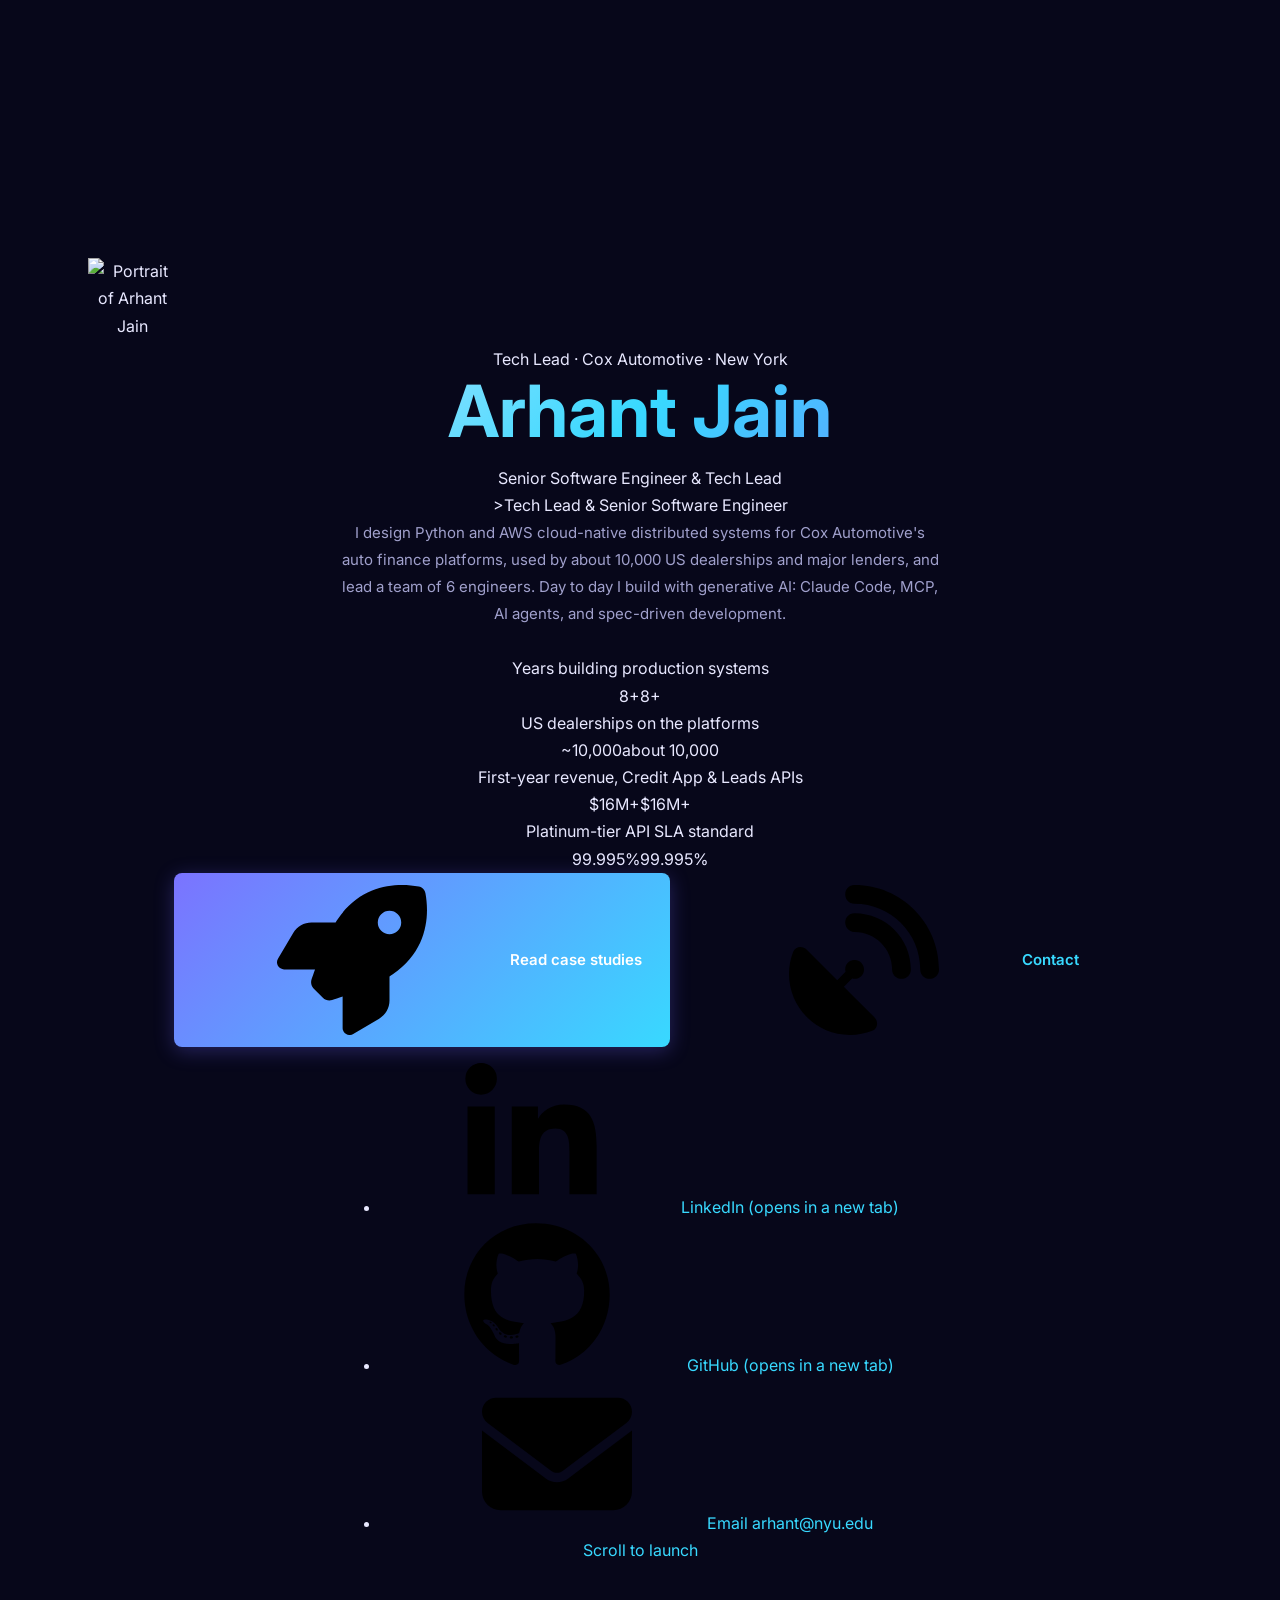
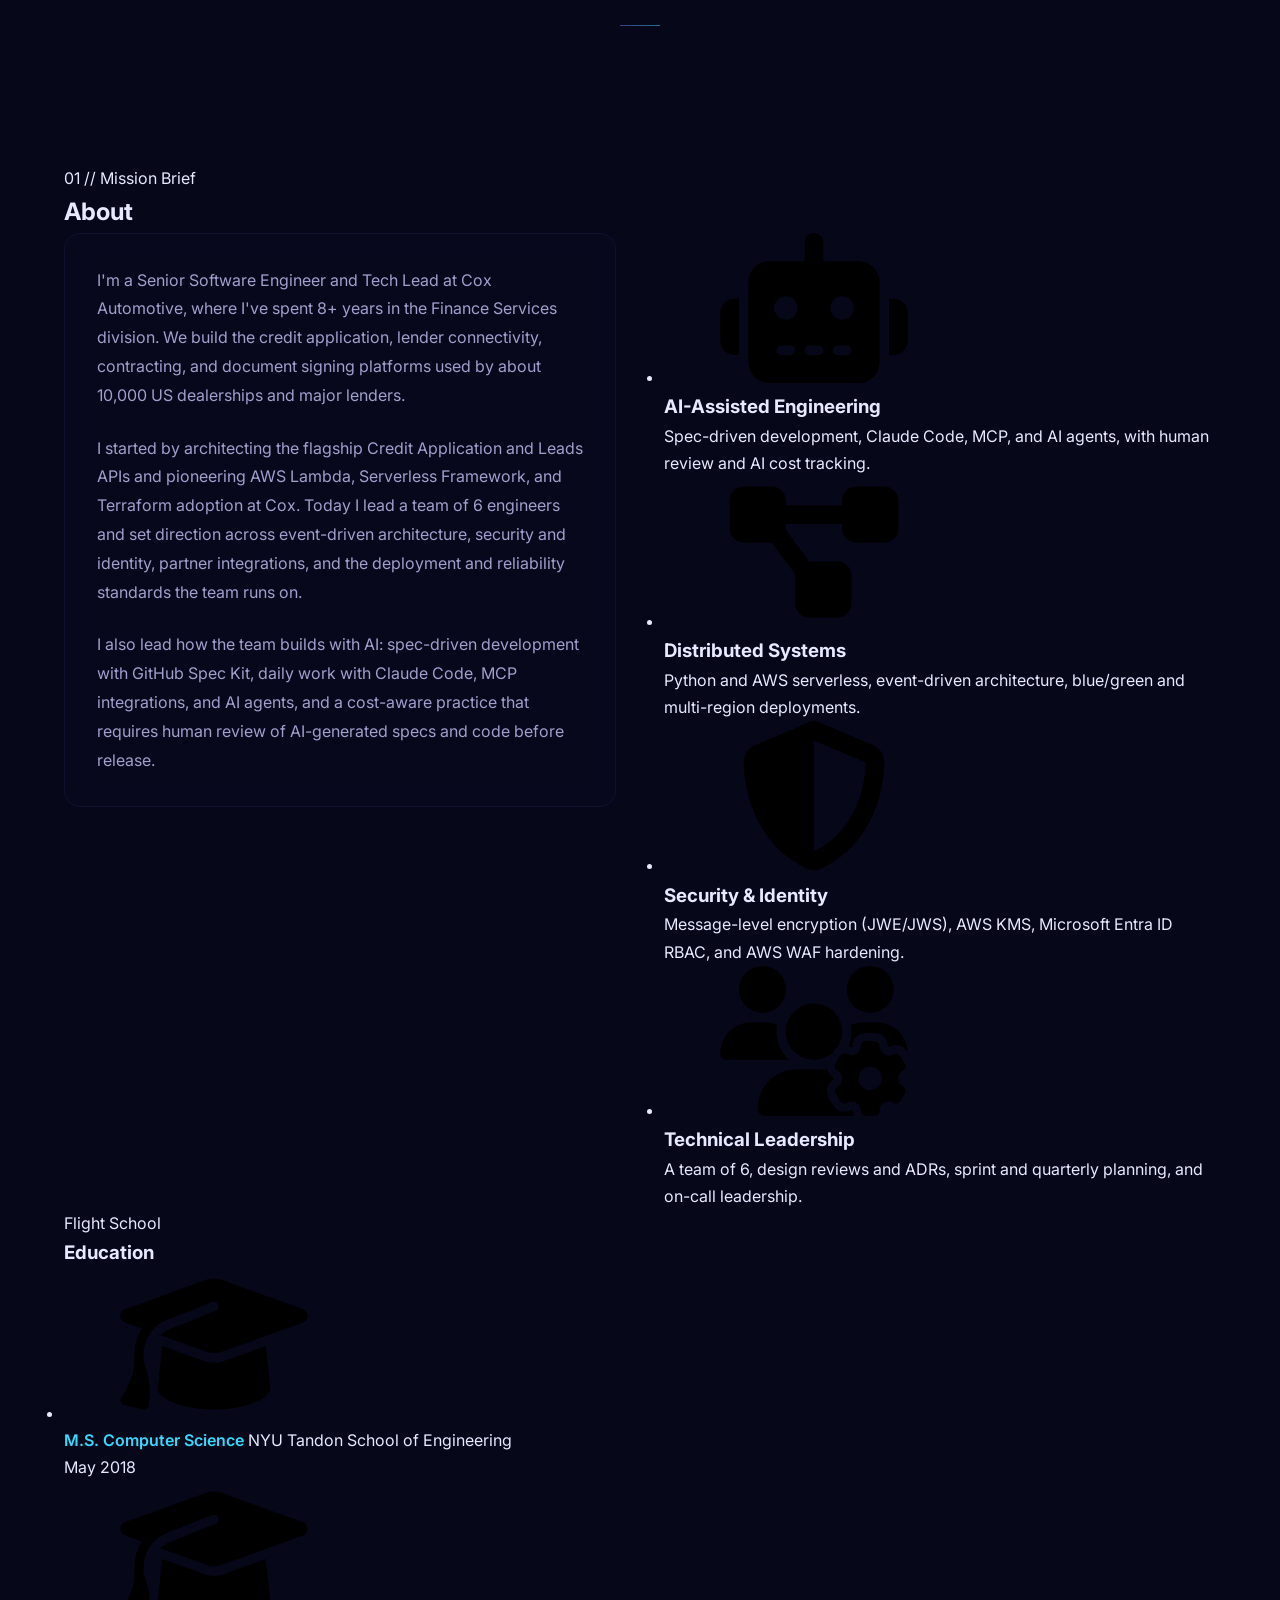
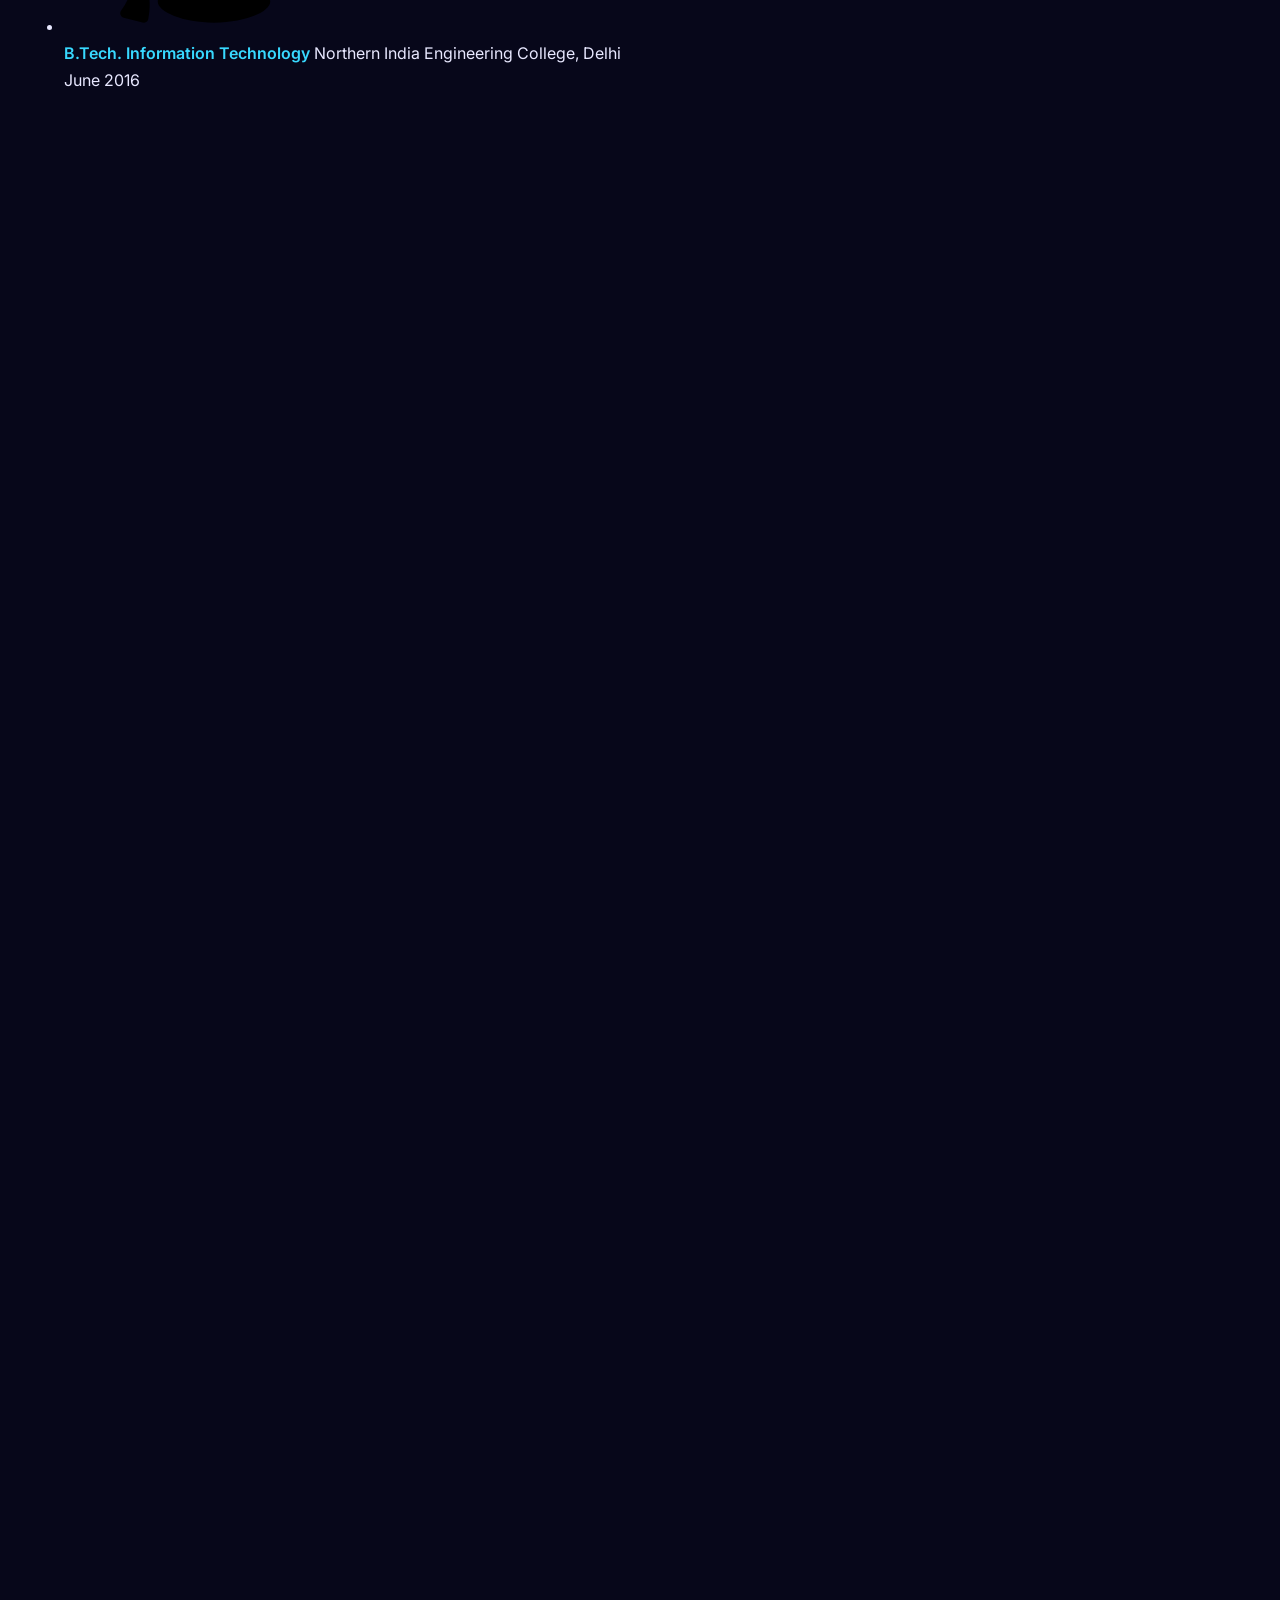
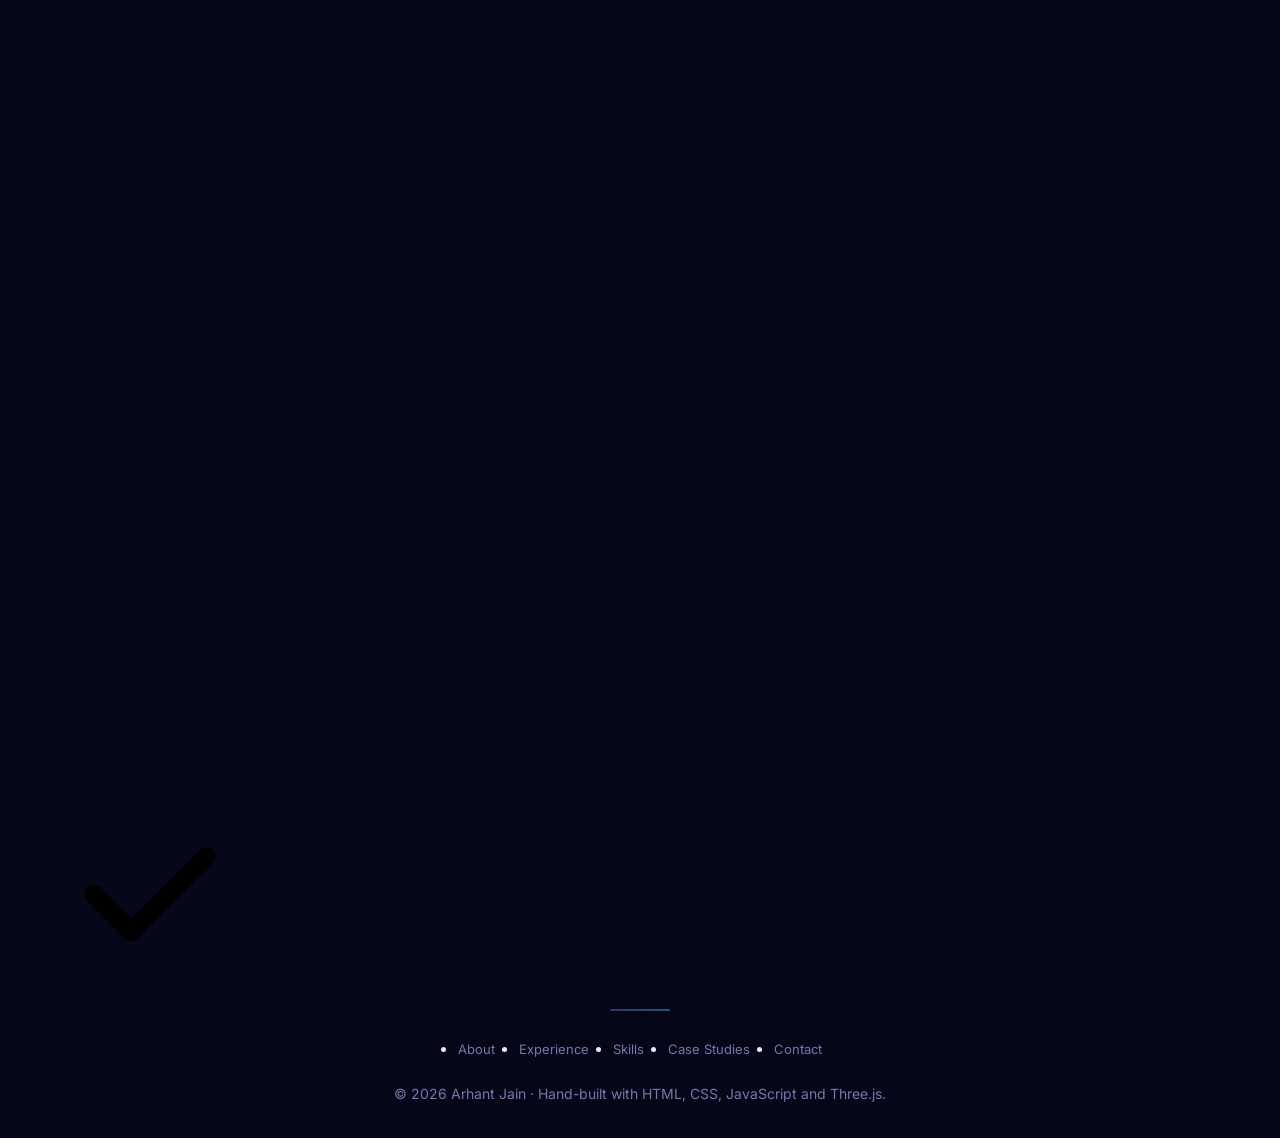
==== index.html @ b200b204 "Redesign portfolio: cinematic 3D space journey + 2026 resume refresh Redesign portfolio: cinematic 3" ====
<!DOCTYPE html>
<html lang="en">
<head>
    <meta charset="UTF-8">
    <meta name="viewport" content="width=device-width, initial-scale=1">
    <title>Arhant Jain | Senior Software Engineer &amp; Tech Lead</title>
    <meta name="description" content="Arhant Jain is a Senior Software Engineer and Tech Lead at Cox Automotive building Python and AWS distributed systems and leading AI-assisted engineering.">
    <meta name="author" content="Arhant Jain">
    <link rel="canonical" href="https://arhant.github.io/">
    <meta name="theme-color" content="#07071a">
    <meta name="color-scheme" content="dark">

    <!-- Open Graph / social -->
    <meta property="og:type" content="profile">
    <meta property="og:site_name" content="Arhant Jain">
    <meta property="og:locale" content="en_US">
    <meta property="og:url" content="https://arhant.github.io/">
    <meta property="og:title" content="Arhant Jain | Senior Software Engineer &amp; Tech Lead">
    <meta property="og:description" content="Python and AWS distributed systems for auto finance platforms used by about 10,000 US dealerships. Tech lead for a team of 6, hands-on with AI-assisted engineering.">
    <meta property="og:image" content="https://arhant.github.io/og-image.jpg">
    <meta property="og:image:width" content="1200">
    <meta property="og:image:height" content="630">
    <meta property="og:image:alt" content="Arhant Jain, Senior Software Engineer and Tech Lead, over a planet rising in space">
    <meta property="profile:first_name" content="Arhant">
    <meta property="profile:last_name" content="Jain">
    <meta name="twitter:card" content="summary_large_image">
    <meta name="twitter:image:alt" content="Arhant Jain, Senior Software Engineer and Tech Lead, over a planet rising in space">

    <link rel="icon" href="favicon.svg" type="image/svg+xml">
    <link rel="icon" href="favicon.png" sizes="32x32" type="image/png">
    <link rel="apple-touch-icon" href="apple-touch-icon.png">

    <!-- Motion mode is decided before first paint: lite never downloads the 3D scene -->
    <script>
        (function (d) {
            var m = null;
            try { m = localStorage.getItem('motion'); } catch (e) {}
            if (m !== 'full' && m !== 'lite') {
                var reduce = window.matchMedia && matchMedia('(prefers-reduced-motion: reduce)').matches;
                var save = navigator.connection && navigator.connection.saveData;
                m = (reduce || save) ? 'lite' : 'full';
            }
            d.documentElement.classList.add('js');
            d.documentElement.dataset.motion = m;
        })(document);
    </script>

    <link rel="preconnect" href="https://fonts.googleapis.com">
    <link rel="preconnect" href="https://fonts.gstatic.com" crossorigin>
    <link href="https://fonts.googleapis.com/css2?family=Inter:wght@400..700&amp;family=JetBrains+Mono:wght@400..700&amp;display=swap" rel="stylesheet">
    <link rel="stylesheet" href="css/style.css">

    <script type="importmap">
        {
            "imports": {
                "three": "./js/vendor/three/three.module.min.js",
                "three/addons/": "./js/vendor/three/addons/"
            }
        }
    </script>
    <script type="module" src="js/main.js"></script>

    <script type="application/ld+json">
        {
            "@context": "https://schema.org",
            "@type": "Person",
            "name": "Arhant Jain",
            "url": "https://arhant.github.io/",
            "image": "https://arhant.github.io/img/arhant-jain-480.jpg",
            "jobTitle": "Senior Software Engineer, Tech Lead",
            "worksFor": { "@type": "Organization", "name": "Cox Automotive" },
            "alumniOf": [
                { "@type": "CollegeOrUniversity", "name": "NYU Tandon School of Engineering" },
                { "@type": "CollegeOrUniversity", "name": "Northern India Engineering College" }
            ],
            "sameAs": ["https://www.linkedin.com/in/arhant-jain", "https://github.com/arhant"],
            "knowsAbout": ["Python", "Amazon Web Services", "Distributed systems", "Event-driven architecture",
                "AI-assisted software engineering", "Model Context Protocol", "Microsoft Entra ID", "Terraform"]
        }
    </script>

    <!-- Google Analytics: the deploy workflow replaces the placeholder with the
         GA_MEASUREMENT_ID repository secret. Left unreplaced (local dev), GA stays off. -->
    <script>
        (function () {
            var id = '__GA_MEASUREMENT_ID__';
            if (!/^G-[A-Z0-9]+$/.test(id)) return;
            var s = document.createElement('script');
            s.async = true;
            s.src = 'https://www.googletagmanager.com/gtag/js?id=' + id;
            document.head.appendChild(s);
            window.dataLayer = window.dataLayer || [];
            window.gtag = function () { window.dataLayer.push(arguments); };
            window.gtag('js', new Date());
            window.gtag('config', id);
        })();
    </script>
</head>
<body>
    <svg xmlns="http://www.w3.org/2000/svg" class="sprite" aria-hidden="true" focusable="false">
      <!-- Icons: Font Awesome Free 6.5.1 by @fontawesome, https://fontawesome.com, CC BY 4.0 -->
      <symbol id="i-bars" viewBox="0 0 448 512"><path d="M0 96C0 78.3 14.3 64 32 64H416c17.7 0 32 14.3 32 32s-14.3 32-32 32H32C14.3 128 0 113.7 0 96zM0 256c0-17.7 14.3-32 32-32H416c17.7 0 32 14.3 32 32s-14.3 32-32 32H32c-17.7 0-32-14.3-32-32zM448 416c0 17.7-14.3 32-32 32H32c-17.7 0-32-14.3-32-32s14.3-32 32-32H416c17.7 0 32 14.3 32 32z"/></symbol>
      <symbol id="i-calendar" viewBox="0 0 448 512"><path d="M96 32V64H48C21.5 64 0 85.5 0 112v48H448V112c0-26.5-21.5-48-48-48H352V32c0-17.7-14.3-32-32-32s-32 14.3-32 32V64H160V32c0-17.7-14.3-32-32-32S96 14.3 96 32zM448 192H0V464c0 26.5 21.5 48 48 48H400c26.5 0 48-21.5 48-48V192z"/></symbol>
      <symbol id="i-chart-line" viewBox="0 0 512 512"><path d="M64 64c0-17.7-14.3-32-32-32S0 46.3 0 64V400c0 44.2 35.8 80 80 80H480c17.7 0 32-14.3 32-32s-14.3-32-32-32H80c-8.8 0-16-7.2-16-16V64zm406.6 86.6c12.5-12.5 12.5-32.8 0-45.3s-32.8-12.5-45.3 0L320 210.7l-57.4-57.4c-12.5-12.5-32.8-12.5-45.3 0l-112 112c-12.5 12.5-12.5 32.8 0 45.3s32.8 12.5 45.3 0L240 221.3l57.4 57.4c12.5 12.5 32.8 12.5 45.3 0l128-128z"/></symbol>
      <symbol id="i-check" viewBox="0 0 448 512"><path d="M438.6 105.4c12.5 12.5 12.5 32.8 0 45.3l-256 256c-12.5 12.5-32.8 12.5-45.3 0l-128-128c-12.5-12.5-12.5-32.8 0-45.3s32.8-12.5 45.3 0L160 338.7 393.4 105.4c12.5-12.5 32.8-12.5 45.3 0z"/></symbol>
      <symbol id="i-chevron-down" viewBox="0 0 512 512"><path d="M233.4 406.6c12.5 12.5 32.8 12.5 45.3 0l192-192c12.5-12.5 12.5-32.8 0-45.3s-32.8-12.5-45.3 0L256 338.7 86.6 169.4c-12.5-12.5-32.8-12.5-45.3 0s-12.5 32.8 0 45.3l192 192z"/></symbol>
      <symbol id="i-cloud" viewBox="0 0 640 512"><path d="M0 336c0 79.5 64.5 144 144 144H512c70.7 0 128-57.3 128-128c0-61.9-44-113.6-102.4-125.4c4.1-10.7 6.4-22.4 6.4-34.6c0-53-43-96-96-96c-19.7 0-38.1 6-53.3 16.2C367 64.2 315.3 32 256 32C167.6 32 96 103.6 96 192c0 2.7 .1 5.4 .2 8.1C40.2 219.8 0 273.2 0 336z"/></symbol>
      <symbol id="i-code" viewBox="0 0 640 512"><path d="M392.8 1.2c-17-4.9-34.7 5-39.6 22l-128 448c-4.9 17 5 34.7 22 39.6s34.7-5 39.6-22l128-448c4.9-17-5-34.7-22-39.6zm80.6 120.1c-12.5 12.5-12.5 32.8 0 45.3L562.7 256l-89.4 89.4c-12.5 12.5-12.5 32.8 0 45.3s32.8 12.5 45.3 0l112-112c12.5-12.5 12.5-32.8 0-45.3l-112-112c-12.5-12.5-32.8-12.5-45.3 0zm-306.7 0c-12.5-12.5-32.8-12.5-45.3 0l-112 112c-12.5 12.5-12.5 32.8 0 45.3l112 112c12.5 12.5 32.8 12.5 45.3 0s12.5-32.8 0-45.3L77.3 256l89.4-89.4c12.5-12.5 12.5-32.8 0-45.3z"/></symbol>
      <symbol id="i-copy" viewBox="0 0 448 512"><path d="M208 0H332.1c12.7 0 24.9 5.1 33.9 14.1l67.9 67.9c9 9 14.1 21.2 14.1 33.9V336c0 26.5-21.5 48-48 48H208c-26.5 0-48-21.5-48-48V48c0-26.5 21.5-48 48-48zM48 128h80v64H64V448H256V416h64v48c0 26.5-21.5 48-48 48H48c-26.5 0-48-21.5-48-48V176c0-26.5 21.5-48 48-48z"/></symbol>
      <symbol id="i-diagram-project" viewBox="0 0 576 512"><path d="M0 80C0 53.5 21.5 32 48 32h96c26.5 0 48 21.5 48 48V96H384V80c0-26.5 21.5-48 48-48h96c26.5 0 48 21.5 48 48v96c0 26.5-21.5 48-48 48H432c-26.5 0-48-21.5-48-48V160H192v16c0 1.7-.1 3.4-.3 5L272 288h96c26.5 0 48 21.5 48 48v96c0 26.5-21.5 48-48 48H272c-26.5 0-48-21.5-48-48V336c0-1.7 .1-3.4 .3-5L144 224H48c-26.5 0-48-21.5-48-48V80z"/></symbol>
      <symbol id="i-envelope" viewBox="0 0 512 512"><path d="M48 64C21.5 64 0 85.5 0 112c0 15.1 7.1 29.3 19.2 38.4L236.8 313.6c11.4 8.5 27 8.5 38.4 0L492.8 150.4c12.1-9.1 19.2-23.3 19.2-38.4c0-26.5-21.5-48-48-48H48zM0 176V384c0 35.3 28.7 64 64 64H448c35.3 0 64-28.7 64-64V176L294.4 339.2c-22.8 17.1-54 17.1-76.8 0L0 176z"/></symbol>
      <symbol id="i-feather" viewBox="0 0 512 512"><path d="M278.5 215.6L23 471c-9.4 9.4-9.4 24.6 0 33.9s24.6 9.4 33.9 0l57-57h68c49.7 0 97.9-14.4 139-41c11.1-7.2 5.5-23-7.8-23c-5.1 0-9.2-4.1-9.2-9.2c0-4.1 2.7-7.6 6.5-8.8l81-24.3c2.5-.8 4.8-2.1 6.7-4l22.4-22.4c10.1-10.1 2.9-27.3-11.3-27.3l-32.2 0c-5.1 0-9.2-4.1-9.2-9.2c0-4.1 2.7-7.6 6.5-8.8l112-33.6c4-1.2 7.4-3.9 9.3-7.7C506.4 207.6 512 184.1 512 160c0-41-16.3-80.3-45.3-109.3l-5.5-5.5C432.3 16.3 393 0 352 0s-80.3 16.3-109.3 45.3L139 149C91 197 64 262.1 64 330v55.3L253.6 195.8c6.2-6.2 16.4-6.2 22.6 0c5.4 5.4 6.1 13.6 2.2 19.8z"/></symbol>
      <symbol id="i-gears" viewBox="0 0 640 512"><path d="M308.5 135.3c7.1-6.3 9.9-16.2 6.2-25c-2.3-5.3-4.8-10.5-7.6-15.5L304 89.4c-3-5-6.3-9.9-9.8-14.6c-5.7-7.6-15.7-10.1-24.7-7.1l-28.2 9.3c-10.7-8.8-23-16-36.2-20.9L199 27.1c-1.9-9.3-9.1-16.7-18.5-17.8C173.9 8.4 167.2 8 160.4 8h-.7c-6.8 0-13.5 .4-20.1 1.2c-9.4 1.1-16.6 8.6-18.5 17.8L115 56.1c-13.3 5-25.5 12.1-36.2 20.9L50.5 67.8c-9-3-19-.5-24.7 7.1c-3.5 4.7-6.8 9.6-9.9 14.6l-3 5.3c-2.8 5-5.3 10.2-7.6 15.6c-3.7 8.7-.9 18.6 6.2 25l22.2 19.8C32.6 161.9 32 168.9 32 176s.6 14.1 1.7 20.9L11.5 216.7c-7.1 6.3-9.9 16.2-6.2 25c2.3 5.3 4.8 10.5 7.6 15.6l3 5.2c3 5.1 6.3 9.9 9.9 14.6c5.7 7.6 15.7 10.1 24.7 7.1l28.2-9.3c10.7 8.8 23 16 36.2 20.9l6.1 29.1c1.9 9.3 9.1 16.7 18.5 17.8c6.7 .8 13.5 1.2 20.4 1.2s13.7-.4 20.4-1.2c9.4-1.1 16.6-8.6 18.5-17.8l6.1-29.1c13.3-5 25.5-12.1 36.2-20.9l28.2 9.3c9 3 19 .5 24.7-7.1c3.5-4.7 6.8-9.5 9.8-14.6l3.1-5.4c2.8-5 5.3-10.2 7.6-15.5c3.7-8.7 .9-18.6-6.2-25l-22.2-19.8c1.1-6.8 1.7-13.8 1.7-20.9s-.6-14.1-1.7-20.9l22.2-19.8zM112 176a48 48 0 1 1 96 0 48 48 0 1 1 -96 0zM504.7 500.5c6.3 7.1 16.2 9.9 25 6.2c5.3-2.3 10.5-4.8 15.5-7.6l5.4-3.1c5-3 9.9-6.3 14.6-9.8c7.6-5.7 10.1-15.7 7.1-24.7l-9.3-28.2c8.8-10.7 16-23 20.9-36.2l29.1-6.1c9.3-1.9 16.7-9.1 17.8-18.5c.8-6.7 1.2-13.5 1.2-20.4s-.4-13.7-1.2-20.4c-1.1-9.4-8.6-16.6-17.8-18.5L583.9 307c-5-13.3-12.1-25.5-20.9-36.2l9.3-28.2c3-9 .5-19-7.1-24.7c-4.7-3.5-9.6-6.8-14.6-9.9l-5.3-3c-5-2.8-10.2-5.3-15.6-7.6c-8.7-3.7-18.6-.9-25 6.2l-19.8 22.2c-6.8-1.1-13.8-1.7-20.9-1.7s-14.1 .6-20.9 1.7l-19.8-22.2c-6.3-7.1-16.2-9.9-25-6.2c-5.3 2.3-10.5 4.8-15.6 7.6l-5.2 3c-5.1 3-9.9 6.3-14.6 9.9c-7.6 5.7-10.1 15.7-7.1 24.7l9.3 28.2c-8.8 10.7-16 23-20.9 36.2L315.1 313c-9.3 1.9-16.7 9.1-17.8 18.5c-.8 6.7-1.2 13.5-1.2 20.4s.4 13.7 1.2 20.4c1.1 9.4 8.6 16.6 17.8 18.5l29.1 6.1c5 13.3 12.1 25.5 20.9 36.2l-9.3 28.2c-3 9-.5 19 7.1 24.7c4.7 3.5 9.5 6.8 14.6 9.8l5.4 3.1c5 2.8 10.2 5.3 15.5 7.6c8.7 3.7 18.6 .9 25-6.2l19.8-22.2c6.8 1.1 13.8 1.7 20.9 1.7s14.1-.6 20.9-1.7l19.8 22.2zM464 304a48 48 0 1 1 0 96 48 48 0 1 1 0-96z"/></symbol>
      <symbol id="i-github" viewBox="0 0 496 512"><path d="M165.9 397.4c0 2-2.3 3.6-5.2 3.6-3.3.3-5.6-1.3-5.6-3.6 0-2 2.3-3.6 5.2-3.6 3-.3 5.6 1.3 5.6 3.6zm-31.1-4.5c-.7 2 1.3 4.3 4.3 4.9 2.6 1 5.6 0 6.2-2s-1.3-4.3-4.3-5.2c-2.6-.7-5.5.3-6.2 2.3zm44.2-1.7c-2.9.7-4.9 2.6-4.6 4.9.3 2 2.9 3.3 5.9 2.6 2.9-.7 4.9-2.6 4.6-4.6-.3-1.9-3-3.2-5.9-2.9zM244.8 8C106.1 8 0 113.3 0 252c0 110.9 69.8 205.8 169.5 239.2 12.8 2.3 17.3-5.6 17.3-12.1 0-6.2-.3-40.4-.3-61.4 0 0-70 15-84.7-29.8 0 0-11.4-29.1-27.8-36.6 0 0-22.9-15.7 1.6-15.4 0 0 24.9 2 38.6 25.8 21.9 38.6 58.6 27.5 72.9 20.9 2.3-16 8.8-27.1 16-33.7-55.9-6.2-112.3-14.3-112.3-110.5 0-27.5 7.6-41.3 23.6-58.9-2.6-6.5-11.1-33.3 2.6-67.9 20.9-6.5 69 27 69 27 20-5.6 41.5-8.5 62.8-8.5s42.8 2.9 62.8 8.5c0 0 48.1-33.6 69-27 13.7 34.7 5.2 61.4 2.6 67.9 16 17.7 25.8 31.5 25.8 58.9 0 96.5-58.9 104.2-114.8 110.5 9.2 7.9 17 22.9 17 46.4 0 33.7-.3 75.4-.3 83.6 0 6.5 4.6 14.4 17.3 12.1C428.2 457.8 496 362.9 496 252 496 113.3 383.5 8 244.8 8zM97.2 352.9c-1.3 1-1 3.3.7 5.2 1.6 1.6 3.9 2.3 5.2 1 1.3-1 1-3.3-.7-5.2-1.6-1.6-3.9-2.3-5.2-1zm-10.8-8.1c-.7 1.3.3 2.9 2.3 3.9 1.6 1 3.6.7 4.3-.7.7-1.3-.3-2.9-2.3-3.9-2-.6-3.6-.3-4.3.7zm32.4 35.6c-1.6 1.3-1 4.3 1.3 6.2 2.3 2.3 5.2 2.6 6.5 1 1.3-1.3.7-4.3-1.3-6.2-2.2-2.3-5.2-2.6-6.5-1zm-11.4-14.7c-1.6 1-1.6 3.6 0 5.9 1.6 2.3 4.3 3.3 5.6 2.3 1.6-1.3 1.6-3.9 0-6.2-1.4-2.3-4-3.3-5.6-2z"/></symbol>
      <symbol id="i-graduation-cap" viewBox="0 0 640 512"><path d="M320 32c-8.1 0-16.1 1.4-23.7 4.1L15.8 137.4C6.3 140.9 0 149.9 0 160s6.3 19.1 15.8 22.6l57.9 20.9C57.3 229.3 48 259.8 48 291.9v28.1c0 28.4-10.8 57.7-22.3 80.8c-6.5 13-13.9 25.8-22.5 37.6C0 442.7-.9 448.3 .9 453.4s6 8.9 11.2 10.2l64 16c4.2 1.1 8.7 .3 12.4-2s6.3-6.1 7.1-10.4c8.6-42.8 4.3-81.2-2.1-108.7C90.3 344.3 86 329.8 80 316.5V291.9c0-30.2 10.2-58.7 27.9-81.5c12.9-15.5 29.6-28 49.2-35.7l157-61.7c8.2-3.2 17.5 .8 20.7 9s-.8 17.5-9 20.7l-157 61.7c-12.4 4.9-23.3 12.4-32.2 21.6l159.6 57.6c7.6 2.7 15.6 4.1 23.7 4.1s16.1-1.4 23.7-4.1L624.2 182.6c9.5-3.4 15.8-12.5 15.8-22.6s-6.3-19.1-15.8-22.6L343.7 36.1C336.1 33.4 328.1 32 320 32zM128 408c0 35.3 86 72 192 72s192-36.7 192-72L496.7 262.6 354.5 314c-11.1 4-22.8 6-34.5 6s-23.5-2-34.5-6L143.3 262.6 128 408z"/></symbol>
      <symbol id="i-linkedin-in" viewBox="0 0 448 512"><path d="M100.28 448H7.4V148.9h92.88zM53.79 108.1C24.09 108.1 0 83.5 0 53.8a53.79 53.79 0 0 1 107.58 0c0 29.7-24.1 54.3-53.79 54.3zM447.9 448h-92.68V302.4c0-34.7-.7-79.2-48.29-79.2-48.29 0-55.69 37.7-55.69 76.7V448h-92.78V148.9h89.08v40.8h1.3c12.4-23.5 42.69-48.3 87.88-48.3 94 0 111.28 61.9 111.28 142.3V448z"/></symbol>
      <symbol id="i-location-dot" viewBox="0 0 384 512"><path d="M215.7 499.2C267 435 384 279.4 384 192C384 86 298 0 192 0S0 86 0 192c0 87.4 117 243 168.3 307.2c12.3 15.3 35.1 15.3 47.4 0zM192 128a64 64 0 1 1 0 128 64 64 0 1 1 0-128z"/></symbol>
      <symbol id="i-magnifying-glass" viewBox="0 0 512 512"><path d="M416 208c0 45.9-14.9 88.3-40 122.7L502.6 457.4c12.5 12.5 12.5 32.8 0 45.3s-32.8 12.5-45.3 0L330.7 376c-34.4 25.2-76.8 40-122.7 40C93.1 416 0 322.9 0 208S93.1 0 208 0S416 93.1 416 208zM208 352a144 144 0 1 0 0-288 144 144 0 1 0 0 288z"/></symbol>
      <symbol id="i-robot" viewBox="0 0 640 512"><path d="M320 0c17.7 0 32 14.3 32 32V96H472c39.8 0 72 32.2 72 72V440c0 39.8-32.2 72-72 72H168c-39.8 0-72-32.2-72-72V168c0-39.8 32.2-72 72-72H288V32c0-17.7 14.3-32 32-32zM208 384c-8.8 0-16 7.2-16 16s7.2 16 16 16h32c8.8 0 16-7.2 16-16s-7.2-16-16-16H208zm96 0c-8.8 0-16 7.2-16 16s7.2 16 16 16h32c8.8 0 16-7.2 16-16s-7.2-16-16-16H304zm96 0c-8.8 0-16 7.2-16 16s7.2 16 16 16h32c8.8 0 16-7.2 16-16s-7.2-16-16-16H400zM264 256a40 40 0 1 0 -80 0 40 40 0 1 0 80 0zm152 40a40 40 0 1 0 0-80 40 40 0 1 0 0 80zM48 224H64V416H48c-26.5 0-48-21.5-48-48V272c0-26.5 21.5-48 48-48zm544 0c26.5 0 48 21.5 48 48v96c0 26.5-21.5 48-48 48H576V224h16z"/></symbol>
      <symbol id="i-rocket" viewBox="0 0 512 512"><path d="M156.6 384.9L125.7 354c-8.5-8.5-11.5-20.8-7.7-32.2c3-8.9 7-20.5 11.8-33.8L24 288c-8.6 0-16.6-4.6-20.9-12.1s-4.2-16.7 .2-24.1l52.5-88.5c13-21.9 36.5-35.3 61.9-35.3l82.3 0c2.4-4 4.8-7.7 7.2-11.3C289.1-4.1 411.1-8.1 483.9 5.3c11.6 2.1 20.6 11.2 22.8 22.8c13.4 72.9 9.3 194.8-111.4 276.7c-3.5 2.4-7.3 4.8-11.3 7.2v82.3c0 25.4-13.4 49-35.3 61.9l-88.5 52.5c-7.4 4.4-16.6 4.5-24.1 .2s-12.1-12.2-12.1-20.9V380.8c-14.1 4.9-26.4 8.9-35.7 11.9c-11.2 3.6-23.4 .5-31.8-7.8zM384 168a40 40 0 1 0 0-80 40 40 0 1 0 0 80z"/></symbol>
      <symbol id="i-satellite-dish" viewBox="0 0 512 512"><path d="M192 32c0-17.7 14.3-32 32-32C383.1 0 512 128.9 512 288c0 17.7-14.3 32-32 32s-32-14.3-32-32C448 164.3 347.7 64 224 64c-17.7 0-32-14.3-32-32zM60.6 220.6L164.7 324.7l28.4-28.4c-.7-2.6-1.1-5.4-1.1-8.3c0-17.7 14.3-32 32-32s32 14.3 32 32s-14.3 32-32 32c-2.9 0-5.6-.4-8.3-1.1l-28.4 28.4L291.4 451.4c14.5 14.5 11.8 38.8-7.3 46.3C260.5 506.9 234.9 512 208 512C93.1 512 0 418.9 0 304c0-26.9 5.1-52.5 14.4-76.1c7.5-19 31.8-21.8 46.3-7.3zM224 96c106 0 192 86 192 192c0 17.7-14.3 32-32 32s-32-14.3-32-32c0-70.7-57.3-128-128-128c-17.7 0-32-14.3-32-32s14.3-32 32-32z"/></symbol>
      <symbol id="i-shield-halved" viewBox="0 0 512 512"><path d="M256 0c4.6 0 9.2 1 13.4 2.9L457.7 82.8c22 9.3 38.4 31 38.3 57.2c-.5 99.2-41.3 280.7-213.6 363.2c-16.7 8-36.1 8-52.8 0C57.3 420.7 16.5 239.2 16 140c-.1-26.2 16.3-47.9 38.3-57.2L242.7 2.9C246.8 1 251.4 0 256 0zm0 66.8V444.8C394 378 431.1 230.1 432 141.4L256 66.8l0 0z"/></symbol>
      <symbol id="i-sitemap" viewBox="0 0 576 512"><path d="M208 80c0-26.5 21.5-48 48-48h64c26.5 0 48 21.5 48 48v64c0 26.5-21.5 48-48 48h-8v40H464c30.9 0 56 25.1 56 56v32h8c26.5 0 48 21.5 48 48v64c0 26.5-21.5 48-48 48H464c-26.5 0-48-21.5-48-48V368c0-26.5 21.5-48 48-48h8V288c0-4.4-3.6-8-8-8H312v40h8c26.5 0 48 21.5 48 48v64c0 26.5-21.5 48-48 48H256c-26.5 0-48-21.5-48-48V368c0-26.5 21.5-48 48-48h8V280H112c-4.4 0-8 3.6-8 8v32h8c26.5 0 48 21.5 48 48v64c0 26.5-21.5 48-48 48H48c-26.5 0-48-21.5-48-48V368c0-26.5 21.5-48 48-48h8V288c0-30.9 25.1-56 56-56H264V192h-8c-26.5 0-48-21.5-48-48V80z"/></symbol>
      <symbol id="i-users-gear" viewBox="0 0 640 512"><path d="M144 160A80 80 0 1 0 144 0a80 80 0 1 0 0 160zm368 0A80 80 0 1 0 512 0a80 80 0 1 0 0 160zM0 298.7C0 310.4 9.6 320 21.3 320H234.7c.2 0 .4 0 .7 0c-26.6-23.5-43.3-57.8-43.3-96c0-7.6 .7-15 1.9-22.3c-13.6-6.3-28.7-9.7-44.6-9.7H106.7C47.8 192 0 239.8 0 298.7zM320 320c24 0 45.9-8.8 62.7-23.3c2.5-3.7 5.2-7.3 8-10.7c2.7-3.3 5.7-6.1 9-8.3C410 262.3 416 243.9 416 224c0-53-43-96-96-96s-96 43-96 96s43 96 96 96zm65.4 60.2c-10.3-5.9-18.1-16.2-20.8-28.2H261.3C187.7 352 128 411.7 128 485.3c0 14.7 11.9 26.7 26.7 26.7H455.2c-2.1-5.2-3.2-10.9-3.2-16.4v-3c-1.3-.7-2.7-1.5-4-2.3l-2.6 1.5c-16.8 9.7-40.5 8-54.7-9.7c-4.5-5.6-8.6-11.5-12.4-17.6l-.1-.2-.1-.2-2.4-4.1-.1-.2-.1-.2c-3.4-6.2-6.4-12.6-9-19.3c-8.2-21.2 2.2-42.6 19-52.3l2.7-1.5c0-.8 0-1.5 0-2.3s0-1.5 0-2.3l-2.7-1.5zM533.3 192H490.7c-15.9 0-31 3.5-44.6 9.7c1.3 7.2 1.9 14.7 1.9 22.3c0 17.4-3.5 33.9-9.7 49c2.5 .9 4.9 2 7.1 3.3l2.6 1.5c1.3-.8 2.6-1.6 4-2.3v-3c0-19.4 13.3-39.1 35.8-42.6c7.9-1.2 16-1.9 24.2-1.9s16.3 .6 24.2 1.9c22.5 3.5 35.8 23.2 35.8 42.6v3c1.3 .7 2.7 1.5 4 2.3l2.6-1.5c16.8-9.7 40.5-8 54.7 9.7c2.3 2.8 4.5 5.8 6.6 8.7c-2.1-57.1-49-102.7-106.6-102.7zm91.3 163.9c6.3-3.6 9.5-11.1 6.8-18c-2.1-5.5-4.6-10.8-7.4-15.9l-2.3-4c-3.1-5.1-6.5-9.9-10.2-14.5c-4.6-5.7-12.7-6.7-19-3l-2.9 1.7c-9.2 5.3-20.4 4-29.6-1.3s-16.1-14.5-16.1-25.1v-3.4c0-7.3-4.9-13.8-12.1-14.9c-6.5-1-13.1-1.5-19.9-1.5s-13.4 .5-19.9 1.5c-7.2 1.1-12.1 7.6-12.1 14.9v3.4c0 10.6-6.9 19.8-16.1 25.1s-20.4 6.6-29.6 1.3l-2.9-1.7c-6.3-3.6-14.4-2.6-19 3c-3.7 4.6-7.1 9.5-10.2 14.6l-2.3 3.9c-2.8 5.1-5.3 10.4-7.4 15.9c-2.6 6.8 .5 14.3 6.8 17.9l2.9 1.7c9.2 5.3 13.7 15.8 13.7 26.4s-4.5 21.1-13.7 26.4l-3 1.7c-6.3 3.6-9.5 11.1-6.8 17.9c2.1 5.5 4.6 10.7 7.4 15.8l2.4 4.1c3 5.1 6.4 9.9 10.1 14.5c4.6 5.7 12.7 6.7 19 3l2.9-1.7c9.2-5.3 20.4-4 29.6 1.3s16.1 14.5 16.1 25.1v3.4c0 7.3 4.9 13.8 12.1 14.9c6.5 1 13.1 1.5 19.9 1.5s13.4-.5 19.9-1.5c7.2-1.1 12.1-7.6 12.1-14.9v-3.4c0-10.6 6.9-19.8 16.1-25.1s20.4-6.6 29.6-1.3l2.9 1.7c6.3 3.6 14.4 2.6 19-3c3.7-4.6 7.1-9.4 10.1-14.5l2.4-4.2c2.8-5.1 5.3-10.3 7.4-15.8c2.6-6.8-.5-14.3-6.8-17.9l-3-1.7c-9.2-5.3-13.7-15.8-13.7-26.4s4.5-21.1 13.7-26.4l3-1.7zM472 384a40 40 0 1 1 80 0 40 40 0 1 1 -80 0z"/></symbol>
      <symbol id="i-xmark" viewBox="0 0 384 512"><path d="M342.6 150.6c12.5-12.5 12.5-32.8 0-45.3s-32.8-12.5-45.3 0L192 210.7 86.6 105.4c-12.5-12.5-32.8-12.5-45.3 0s-12.5 32.8 0 45.3L146.7 256 41.4 361.4c-12.5 12.5-12.5 32.8 0 45.3s32.8 12.5 45.3 0L192 301.3 297.4 406.6c12.5 12.5 32.8 12.5 45.3 0s12.5-32.8 0-45.3L237.3 256 342.6 150.6z"/></symbol>
      <symbol id="i-youtube" viewBox="0 0 576 512"><path d="M549.655 124.083c-6.281-23.65-24.787-42.276-48.284-48.597C458.781 64 288 64 288 64S117.22 64 74.629 75.486c-23.497 6.322-42.003 24.947-48.284 48.597-11.412 42.867-11.412 132.305-11.412 132.305s0 89.438 11.412 132.305c6.281 23.65 24.787 41.5 48.284 47.821C117.22 448 288 448 288 448s170.78 0 213.371-11.486c23.497-6.321 42.003-24.171 48.284-47.821 11.412-42.867 11.412-132.305 11.412-132.305s0-89.438-11.412-132.305zm-317.51 213.508V175.185l142.739 81.205-142.739 81.201z"/></symbol>
    </svg>

    <a href="#main" class="skip-link">Skip to content</a>

    <!-- Static space backdrop: shown in lite mode, without JS, and until the 3D scene is ready -->
    <div class="backdrop" aria-hidden="true">
        <div class="backdrop-band"></div>
        <div class="backdrop-stars backdrop-stars--near"></div>
        <div class="backdrop-stars backdrop-stars--far"></div>
    </div>
    <canvas id="space-canvas" aria-hidden="true"></canvas>

    <!-- ==================== HUD / NAVIGATION ==================== -->
    <header class="hud">
        <nav class="nav" aria-label="Primary">
            <div class="nav-inner">
                <a href="#hero" class="nav-logo" aria-label="Arhant Jain, back to top">AJ</a>
                <ul class="nav-links" role="list">
                    <li><a href="#about" data-nav="about">About</a></li>
                    <li><a href="#experience" data-nav="experience">Experience</a></li>
                    <li><a href="#skills" data-nav="skills">Skills</a></li>
                    <li><a href="#projects" data-nav="projects">Case Studies</a></li>
                    <li><a href="#contact" data-nav="contact">Contact</a></li>
                </ul>
                <div class="nav-actions">
                    <button type="button" class="hud-btn" id="palette-btn" hidden aria-keyshortcuts="Control+K Meta+K">
                        <svg class="icon" aria-hidden="true" focusable="false"><use href="#i-magnifying-glass"/></svg>
                        <kbd class="kbd-hint">Ctrl K</kbd>
                        <span class="sr-only">Open command palette</span>
                    </button>
                    <button type="button" class="hud-btn" id="motion-toggle" aria-pressed="false" hidden>
                        <svg class="icon" aria-hidden="true" focusable="false"><use href="#i-feather"/></svg>
                        <span class="hud-btn-label">Lite mode</span>
                    </button>
                    <button type="button" class="nav-toggle" aria-expanded="false" aria-controls="mobile-menu" hidden>
                        <span class="sr-only">Menu</span>
                        <svg class="icon icon-open" aria-hidden="true" focusable="false"><use href="#i-bars"/></svg>
                        <svg class="icon icon-close" aria-hidden="true" focusable="false"><use href="#i-xmark"/></svg>
                    </button>
                </div>
            </div>
            <div class="mobile-menu" id="mobile-menu">
                <ul role="list">
                    <li><a href="#about">About</a></li>
                    <li><a href="#experience">Experience</a></li>
                    <li><a href="#skills">Skills</a></li>
                    <li><a href="#projects">Case Studies</a></li>
                    <li><a href="#contact">Contact</a></li>
                </ul>
            </div>
        </nav>
        <div class="flight-track" aria-hidden="true">
            <div class="flight-fill"></div>
            <div class="flight-ship"></div>
            <ol class="flight-ticks"></ol>
        </div>
    </header>

    <main id="main" tabindex="-1">

        <!-- ==================== HERO ==================== -->
        <section id="hero" class="hero" data-scene="planet" aria-labelledby="hero-title">
            <div class="container">
                <div class="hero-panel" data-readable>
                    <div class="hero-id">
                        <div class="avatar">
                            <picture>
                                <source type="image/avif" srcset="img/arhant-jain-320.avif 320w, img/arhant-jain-480.avif 480w" sizes="(min-width: 769px) 88px, 76px">
                                <source type="image/webp" srcset="img/arhant-jain-320.webp 320w, img/arhant-jain-480.webp 480w" sizes="(min-width: 769px) 88px, 76px">
                                <img src="img/arhant-jain-320.jpg" width="88" height="88" alt="Portrait of Arhant Jain" decoding="async" fetchpriority="high">
                            </picture>
                            <span class="avatar-orbit" aria-hidden="true"></span>
                        </div>
                        <p class="mono-label">Tech Lead · Cox Automotive · New York</p>
                    </div>

                    <h1 id="hero-title" class="hero-name" tabindex="-1">Arhant Jain</h1>
                    <p class="hero-role">Senior Software Engineer &amp; Tech Lead</p>
                    <p class="hero-typer" aria-hidden="true"><span class="typer-prompt">&gt;</span><span id="typewriter">Python + AWS distributed systems</span><span class="typer-caret"></span></p>

                    <p class="hero-summary">
                        I design Python and AWS cloud-native distributed systems for Cox Automotive's auto finance
                        platforms, used by about 10,000 US dealerships and major lenders, and lead a team of 6 engineers.
                        Day to day I build with generative AI: Claude Code, MCP, AI agents, and spec-driven development.
                    </p>

                    <dl class="readouts">
                        <div class="readout">
                            <dt>Years building production systems</dt>
                            <dd><span class="readout-value" data-count data-to="8" data-suffix="+" aria-hidden="true">8+</span><span class="sr-only">8+</span></dd>
                        </div>
                        <div class="readout">
                            <dt>US dealerships on the platforms</dt>
                            <dd><span class="readout-value" data-count data-to="10000" data-prefix="~" aria-hidden="true">~10,000</span><span class="sr-only">about 10,000</span></dd>
                        </div>
                        <div class="readout">
                            <dt>First-year revenue, Credit App &amp; Leads APIs</dt>
                            <dd><span class="readout-value" data-count data-to="16" data-prefix="$" data-suffix="M+" aria-hidden="true">$16M+</span><span class="sr-only">$16M+</span></dd>
                        </div>
                        <div class="readout">
                            <dt>Platinum-tier API SLA standard</dt>
                            <dd><span class="readout-value" data-count data-to="99.995" data-from="90" data-decimals="3" data-suffix="%" aria-hidden="true">99.995%</span><span class="sr-only">99.995%</span></dd>
                        </div>
                    </dl>

                    <div class="hero-cta">
                        <a href="#projects" class="btn btn-primary">
                            <svg class="icon" aria-hidden="true" focusable="false"><use href="#i-rocket"/></svg>
                            Read case studies
                        </a>
                        <a href="#contact" class="btn btn-ghost">
                            <svg class="icon" aria-hidden="true" focusable="false"><use href="#i-satellite-dish"/></svg>
                            Contact
                        </a>
                        <ul class="social" role="list">
                            <li><a href="https://www.linkedin.com/in/arhant-jain" target="_blank" rel="noopener" data-track="linkedin"><svg class="icon" aria-hidden="true" focusable="false"><use href="#i-linkedin-in"/></svg><span class="sr-only">LinkedIn (opens in a new tab)</span></a></li>
                            <li><a href="https://github.com/arhant" target="_blank" rel="noopener" data-track="github"><svg class="icon" aria-hidden="true" focusable="false"><use href="#i-github"/></svg><span class="sr-only">GitHub (opens in a new tab)</span></a></li>
                            <li><a href="mailto:arhant@nyu.edu" data-copy-email data-track="copy_email"><svg class="icon" aria-hidden="true" focusable="false"><use href="#i-envelope"/></svg><span class="sr-only">Email arhant@nyu.edu</span></a></li>
                        </ul>
                    </div>
                </div>
            </div>
            <a href="#about" class="scroll-cue">
                <span>Scroll to launch</span>
                <span class="scroll-cue-line" aria-hidden="true"></span>
            </a>
        </section>

        <!-- ==================== 01 ABOUT ==================== -->
        <section id="about" class="section" data-scene="nebula" aria-labelledby="about-title">
            <div class="container">
                <header class="section-head" data-readable>
                    <p class="mono-label"><span class="sec-num">01</span> // Mission Brief</p>
                    <h2 id="about-title">About</h2>
                </header>

                <div class="about-grid">
                    <div class="panel about-text" data-reveal data-readable>
                        <p>
                            I'm a Senior Software Engineer and Tech Lead at Cox Automotive, where I've spent 8+ years in
                            the Finance Services division. We build the credit application, lender connectivity,
                            contracting, and document signing platforms used by about 10,000 US dealerships and major lenders.
                        </p>
                        <p>
                            I started by architecting the flagship Credit Application and Leads APIs and pioneering AWS Lambda,
                            Serverless Framework, and Terraform adoption at Cox. Today I lead a team of 6 engineers and set
                            direction across event-driven architecture, security and identity, partner integrations, and the
                            deployment and reliability standards the team runs on.
                        </p>
                        <p>
                            I also lead how the team builds with AI: spec-driven development with GitHub Spec Kit, daily work
                            with Claude Code, MCP integrations, and AI agents, and a cost-aware practice that requires human
                            review of AI-generated specs and code before release.
                        </p>
                    </div>

                    <ul class="focus-grid" role="list">
                        <li class="panel focus-card" data-reveal data-readable>
                            <svg class="icon focus-icon" aria-hidden="true" focusable="false"><use href="#i-robot"/></svg>
                            <h3>AI-Assisted Engineering</h3>
                            <p>Spec-driven development, Claude Code, MCP, and AI agents, with human review and AI cost tracking.</p>
                        </li>
                        <li class="panel focus-card" data-reveal data-readable>
                            <svg class="icon focus-icon" aria-hidden="true" focusable="false"><use href="#i-diagram-project"/></svg>
                            <h3>Distributed Systems</h3>
                            <p>Python and AWS serverless, event-driven architecture, blue/green and multi-region deployments.</p>
                        </li>
                        <li class="panel focus-card" data-reveal data-readable>
                            <svg class="icon focus-icon" aria-hidden="true" focusable="false"><use href="#i-shield-halved"/></svg>
                            <h3>Security &amp; Identity</h3>
                            <p>Message-level encryption (JWE/JWS), AWS KMS, Microsoft Entra ID RBAC, and AWS WAF hardening.</p>
                        </li>
                        <li class="panel focus-card" data-reveal data-readable>
                            <svg class="icon focus-icon" aria-hidden="true" focusable="false"><use href="#i-users-gear"/></svg>
                            <h3>Technical Leadership</h3>
                            <p>A team of 6, design reviews and ADRs, sprint and quarterly planning, and on-call leadership.</p>
                        </li>
                    </ul>
                </div>

                <div id="education" class="panel edu" data-reveal data-readable>
                    <div class="edu-head">
                        <p class="mono-label">Flight School</p>
                        <h3>Education</h3>
                    </div>
                    <ul class="edu-list" role="list">
                        <li>
                            <svg class="icon" aria-hidden="true" focusable="false"><use href="#i-graduation-cap"/></svg>
                            <div><strong>M.S. Computer Science</strong> <span>NYU Tandon School of Engineering</span></div>
                            <span class="edu-date">May 2018</span>
                        </li>
                        <li>
                            <svg class="icon" aria-hidden="true" focusable="false"><use href="#i-graduation-cap"/></svg>
                            <div><strong>B.Tech. Information Technology</strong> <span>Northern India Engineering College, Delhi</span></div>
                            <span class="edu-date">June 2016</span>
                        </li>
                    </ul>
                </div>
            </div>
        </section>

        <!-- ==================== 02 EXPERIENCE ==================== -->
        <section id="experience" class="section" data-scene="gas-giant" aria-labelledby="experience-title">
            <div class="container">
                <header class="section-head" data-readable>
                    <p class="mono-label"><span class="sec-num">02</span> // Flight Record</p>
                    <h2 id="experience-title">Experience</h2>
                </header>

                <article class="panel role" data-reveal data-readable>
                    <header class="role-head">
                        <div>
                            <h3>Senior Software Engineer, Tech Lead</h3>
                            <p class="role-org">Cox Automotive · Finance Services</p>
                        </div>
                        <div class="role-meta">
                            <span class="badge badge--live">Current</span>
                            <span><svg class="icon" aria-hidden="true" focusable="false"><use href="#i-location-dot"/></svg> New Hyde Park, NY</span>
                            <span><svg class="icon" aria-hidden="true" focusable="false"><use href="#i-calendar"/></svg> Jul 2018 – Present</span>
                        </div>
                    </header>
                    <p class="role-context">
                        Finance Services division: credit application, lender connectivity, contracting, and document signing
                        platforms for about 10,000 US dealerships and major lenders.
                    </p>

                    <div class="timeline-tools">
                        <button type="button" class="text-btn" id="expand-all" hidden>Expand all</button>
                    </div>

                    <ol class="timeline" role="list">
                        <li>
                            <details class="mission" open>
                                <summary>
                                    <span class="mission-top">
                                        <span class="mission-title">AI-Assisted Engineering &amp; Technical Leadership</span>
                                        <span class="mission-period">Now</span>
                                    </span>
                                    <span class="chips chips--metric">
                                        <span>Spec Kit: team standard</span><span>10+ microservices</span><span>Team of 6</span>
                                    </span>
                                    <svg class="icon mission-chevron" aria-hidden="true" focusable="false"><use href="#i-chevron-down"/></svg>
                                </summary>
                                <ul class="bullets">
                                    <li><strong>Led the team's adoption of AI-assisted development:</strong> introduced spec-driven development with GitHub Spec Kit and wrote the team's first specifications, now the standard way new features are planned. <a class="cs-link" href="#ml-spec-driven">Case study<span class="sr-only">: spec-driven development</span> →</a></li>
                                    <li>Use <strong>Claude Code, MCP integrations, and AI agents</strong> daily to design, build, test, and review production code across 10+ microservices.</li>
                                    <li><strong>Promote responsible, cost-aware AI use:</strong> track AI spend on enterprise dashboards, match the model to the task, and require human review of AI-generated specs and code before release.</li>
                                    <li><strong>Lead and mentor a team of 6 engineers;</strong> run sprint and quarterly planning, design reviews, and production support; work with compliance, security, and partners including AutoTrader, VinSolutions, Amazon, RouteOne, Honda, and Subaru.</li>
                                    <li>Author and review <strong>design proposals and ADRs</strong> across data platform, event-driven architecture, identity, and partner integration, including the plan to retire a legacy .NET/Oracle email service, delivered by 11 engineers.</li>
                                </ul>
                            </details>
                        </li>
                        <li>
                            <details class="mission">
                                <summary>
                                    <span class="mission-top">
                                        <span class="mission-title">Security &amp; Identity</span>
                                        <span class="mission-period">Recent</span>
                                    </span>
                                    <span class="chips chips--metric">
                                        <span>JWE/JWS for Amazon launch</span><span>45 security groups</span><span>libRefresh: 50+ repos</span>
                                    </span>
                                    <svg class="icon mission-chevron" aria-hidden="true" focusable="false"><use href="#i-chevron-down"/></svg>
                                </summary>
                                <ul class="bullets">
                                    <li><strong>Designed message-level encryption (JWE/JWS)</strong> for Finance Services APIs on top of TLS to meet <strong>Amazon's</strong> production launch security requirements; defined key management with AWS KMS, key rotation, and partner onboarding, with backward compatibility and a full automated security test suite. <a class="cs-link" href="#ml-mle">Case study<span class="sr-only">: message-level encryption</span> →</a></li>
                                    <li><strong>Leading the Settings platform identity redesign</strong> (Phase 1 role-based access control) on Microsoft Entra ID: 5 isolated environments, 9 roles per environment, 45 security groups, and MFA through conditional access. <a class="cs-link" href="#ml-rbac">Case study<span class="sr-only">: identity redesign</span> →</a></li>
                                    <li><strong>Led security hardening across public APIs:</strong> fixed third-party penetration test findings, modernized AWS WAF rules, added PII protection to logs and partner emails, and built supply chain safeguards into automated dependency updates.</li>
                                    <li>Built <strong>libRefresh</strong>, a GitHub Action that automates Python and Node dependency security updates, rolled out across <strong>50+ repositories</strong>. <a class="cs-link" href="#ml-librefresh">Case study<span class="sr-only">: libRefresh</span> →</a></li>
                                </ul>
                            </details>
                        </li>
                        <li>
                            <details class="mission">
                                <summary>
                                    <span class="mission-top">
                                        <span class="mission-title">Architecture, Integrations &amp; Reliability</span>
                                        <span class="mission-period">Recent</span>
                                    </span>
                                    <span class="chips chips--metric">
                                        <span>$730 → $80/mo target</span><span>Zero-downtime blue/green</span><span>Jenkins → GitHub Actions</span>
                                    </span>
                                    <svg class="icon mission-chevron" aria-hidden="true" focusable="false"><use href="#i-chevron-down"/></svg>
                                </summary>
                                <ul class="bullets">
                                    <li><strong>Tech lead for cross-platform deal synchronization:</strong> led a multi-service integration that keeps deal records in sync between Dealertrack and a partner platform for regulatory record keeping, now live for all dealers.</li>
                                    <li><strong>Architected an event-driven state machine</strong> for the credit decision pipeline (pre-qualification, credit bureau pull, red flag verification) with partner-driven routing and reprocessing from failure, removing manual configuration handoffs. Part of the .NET to Python serverless migration, designed to cut infrastructure cost per service from about <strong>$730 to $80 per month</strong>. <a class="cs-link" href="#ml-credit-decision">Case study<span class="sr-only">: credit decision pipeline</span> →</a></li>
                                    <li><strong>Redesigned deal lookup on the Deal Data API</strong> so partners such as RouteOne and Honda can retrieve deals by any identifier through a single schema contract.</li>
                                    <li><strong>Designed the team's blue/green deployment pattern</strong> with health-checked cutover and automated failover, now the standard for zero-downtime releases; diagnosed the root cause of a latency regression during the move to an active-active, two-region setup. <a class="cs-link" href="#ml-blue-green">Case study<span class="sr-only">: blue/green deployments</span> →</a></li>
                                    <li><strong>Resolved a high-severity production incident</strong> on the Credit Application Lambda during a partner traffic surge by tracing TCP connection resets, Lambda timeouts, and exhausted retries; shipped persistent HTTP sessions with exponential backoff and wrote the runbook now reused across services.</li>
                                    <li>Moved CI/CD from <strong>Jenkins to GitHub Actions</strong> with multi-region deployments ahead of schedule, and led the <strong>Splunk to New Relic</strong> observability migration with proactive dashboards and alerts.</li>
                                </ul>
                            </details>
                        </li>
                        <li>
                            <details class="mission">
                                <summary>
                                    <span class="mission-top">
                                        <span class="mission-title">Founding Platform Work</span>
                                        <span class="mission-period">2018 – 2021</span>
                                    </span>
                                    <span class="chips chips--metric">
                                        <span>$16M+ first year</span><span>800 dealerships</span><span>99.995% SLA</span><span>Monthly → every sprint</span>
                                    </span>
                                    <svg class="icon mission-chevron" aria-hidden="true" focusable="false"><use href="#i-chevron-down"/></svg>
                                </summary>
                                <ul class="bullets">
                                    <li><strong>Architected and shipped the flagship Credit Application and Leads APIs,</strong> connecting 800 dealerships to a centralized lender network and generating <strong>$16M+ in first-year revenue</strong>. <a class="cs-link" href="#ml-credit-app">Case study<span class="sr-only">: Credit Application and Leads APIs</span> →</a></li>
                                    <li>Built the original <strong>Deal Data API</strong>, the Deal Events and Decisions architecture behind RouteOne and Honda integrations, and a document upload service with virus scanning and two-factor authentication.</li>
                                    <li><strong>Pioneered adoption of AWS Lambda, Serverless Framework, and Terraform</strong> at Cox; introduced a CI/CD pipeline that moved production releases from monthly to every sprint (about <strong>150% more throughput</strong>).</li>
                                    <li>Set the operational standard for Finance Services APIs at a <strong>99.995% Platinum-tier SLA</strong> with automated failover, PagerDuty alerting, and resiliency game days.</li>
                                </ul>
                            </details>
                        </li>
                    </ol>
                </article>

                <article class="panel role role--compact" data-reveal data-readable>
                    <header class="role-head">
                        <div>
                            <h3>Data Analyst &amp; Lead Instructor</h3>
                            <p class="role-org">NYU Center for K12 STEM Education</p>
                        </div>
                        <div class="role-meta">
                            <span><svg class="icon" aria-hidden="true" focusable="false"><use href="#i-location-dot"/></svg> New York, NY</span>
                            <span><svg class="icon" aria-hidden="true" focusable="false"><use href="#i-calendar"/></svg> May 2017 – May 2018</span>
                        </div>
                    </header>
                    <ul class="bullets">
                        <li>Automated a 1,000+ applicant intake pipeline with Python and Google Apps Script (<strong>4x faster</strong>) and led 5 instructors teaching Arduino and C++.</li>
                    </ul>
                    <ul class="tags" role="list">
                        <li>Python</li><li>Google Apps Script</li><li>Arduino</li><li>C++</li>
                    </ul>
                </article>
            </div>
        </section>

        <!-- ==================== 03 SKILLS ==================== -->
        <section id="skills" class="section" data-scene="star" aria-labelledby="skills-title">
            <div class="container">
                <header class="section-head" data-readable>
                    <p class="mono-label"><span class="sec-num">03</span> // Onboard Systems</p>
                    <h2 id="skills-title">Skills</h2>
                </header>

                <div class="systems-grid">
                    <article class="panel system" data-reveal data-readable>
                        <header class="system-head">
                            <svg class="icon" aria-hidden="true" focusable="false"><use href="#i-code"/></svg>
                            <h3>Languages &amp; Frameworks</h3>
                            <span class="sys-code" aria-hidden="true">SYS-01</span>
                        </header>
                        <ul class="chips" role="list">
                            <li>Python</li><li>FastAPI</li><li>Django</li><li>SQLAlchemy</li><li>Pytest</li><li>SQL</li><li>REST APIs</li><li>OpenAPI</li>
                        </ul>
                    </article>
                    <article class="panel system system--wide" data-reveal data-readable>
                        <header class="system-head">
                            <svg class="icon" aria-hidden="true" focusable="false"><use href="#i-cloud"/></svg>
                            <h3>Cloud (AWS)</h3>
                            <span class="sys-code" aria-hidden="true">SYS-02</span>
                        </header>
                        <ul class="chips" role="list">
                            <li>Lambda</li><li>DynamoDB</li><li>API Gateway</li><li>SQS</li><li>S3</li><li>IAM</li><li>KMS</li><li>WAF</li><li>ECS</li><li>Fargate</li><li>CloudWatch</li><li>X-Ray</li>
                        </ul>
                    </article>
                    <article class="panel system system--wide" data-reveal data-readable>
                        <header class="system-head">
                            <svg class="icon" aria-hidden="true" focusable="false"><use href="#i-robot"/></svg>
                            <h3>AI &amp; Generative AI</h3>
                            <span class="sys-code" aria-hidden="true">SYS-03</span>
                        </header>
                        <ul class="chips" role="list">
                            <li>Claude Code</li><li>Model Context Protocol (MCP)</li><li>AI agents</li><li>LLMs</li><li>Spec-driven development (GitHub Spec Kit)</li><li>Prompt &amp; context engineering</li><li>AI-assisted code review</li><li>AI cost management</li>
                        </ul>
                    </article>
                    <article class="panel system" data-reveal data-readable>
                        <header class="system-head">
                            <svg class="icon" aria-hidden="true" focusable="false"><use href="#i-shield-halved"/></svg>
                            <h3>Security &amp; Identity</h3>
                            <span class="sys-code" aria-hidden="true">SYS-04</span>
                        </header>
                        <ul class="chips" role="list">
                            <li>Microsoft Entra ID</li><li>RBAC</li><li>MFA</li><li>OAuth 2.0</li><li>TLS</li><li>Message-level encryption (JWE/JWS)</li>
                        </ul>
                    </article>
                    <article class="panel system" data-reveal data-readable>
                        <header class="system-head">
                            <svg class="icon" aria-hidden="true" focusable="false"><use href="#i-gears"/></svg>
                            <h3>DevOps &amp; Infrastructure</h3>
                            <span class="sys-code" aria-hidden="true">SYS-05</span>
                        </header>
                        <ul class="chips" role="list">
                            <li>Terraform</li><li>GitHub Actions</li><li>Docker</li><li>Serverless Framework</li><li>Infrastructure as Code</li><li>CI/CD</li><li>Blue/green deployments</li><li>Multi-region deployments</li>
                        </ul>
                    </article>
                    <article class="panel system" data-reveal data-readable>
                        <header class="system-head">
                            <svg class="icon" aria-hidden="true" focusable="false"><use href="#i-chart-line"/></svg>
                            <h3>Observability</h3>
                            <span class="sys-code" aria-hidden="true">SYS-06</span>
                        </header>
                        <ul class="chips" role="list">
                            <li>New Relic</li><li>Splunk</li><li>PagerDuty</li><li>Distributed tracing</li><li>k6 performance testing</li><li>On-call leadership</li>
                        </ul>
                    </article>
                    <article class="panel system" data-reveal data-readable>
                        <header class="system-head">
                            <svg class="icon" aria-hidden="true" focusable="false"><use href="#i-sitemap"/></svg>
                            <h3>Practices</h3>
                            <span class="sys-code" aria-hidden="true">SYS-07</span>
                        </header>
                        <ul class="chips" role="list">
                            <li>System design</li><li>Microservices</li><li>Event-driven architecture</li><li>Architecture Decision Records (ADRs)</li><li>Agile/Scrum</li><li>Technical leadership</li><li>Mentoring</li>
                        </ul>
                    </article>
                </div>
            </div>
        </section>

        <!-- ==================== 04 MISSION LOG ==================== -->
        <section id="projects" class="section" data-scene="galaxy" aria-labelledby="projects-title">
            <div class="container">
                <header class="section-head" data-readable>
                    <p class="mono-label"><span class="sec-num">04</span> // Mission Log</p>
                    <h2 id="projects-title">Case Studies</h2>
                    <p class="section-intro">Seven missions from Cox Automotive's Finance Services platforms: the problem, the approach, and the impact.</p>
                </header>

                <ol class="missions" role="list">
                    <li class="missions-featured">
                        <article id="ml-spec-driven" class="panel case case--featured" data-reveal data-readable>
                            <header class="case-head">
                                <p class="case-code">ML-01 · AI-assisted engineering</p>
                                <h3>Spec-driven development with AI agents</h3>
                            </header>
                            <dl class="readouts readouts--compact">
                                <div class="readout"><dt>Feature planning</dt><dd>Team standard</dd></div>
                                <div class="readout"><dt>Microservices</dt><dd>10+</dd></div>
                            </dl>
                            <dl class="case-body">
                                <div><dt>Problem</dt><dd>The team needed a consistent, reviewable way to plan and build features with AI tools, with quality and cost kept under control.</dd></div>
                                <div><dt>Approach</dt><dd>Introduced spec-driven development with GitHub Spec Kit and wrote the team's first specifications. Use Claude Code, MCP integrations, and AI agents daily to design, build, test, and review production code across 10+ microservices, with human review of AI-generated specs and code before release, AI spend tracked on enterprise dashboards, and the model matched to the task.</dd></div>
                                <div><dt>Impact</dt><dd>Spec-driven development is now the standard way new features are planned.</dd></div>
                            </dl>
                            <ul class="tags" role="list"><li>Claude Code</li><li>MCP</li><li>AI agents</li><li>GitHub Spec Kit</li><li>AI cost management</li></ul>
                        </article>
                    </li>
                    <li>
                        <article id="ml-credit-decision" class="panel case" data-reveal data-readable>
                            <header class="case-head">
                                <p class="case-code">ML-02 · Architecture</p>
                                <h3>Event-driven credit decision pipeline</h3>
                            </header>
                            <dl class="readouts readouts--compact">
                                <div class="readout"><dt>Infra cost per service / month (design target)</dt><dd>$730 → $80</dd></div>
                            </dl>
                            <dl class="case-body">
                                <div><dt>Problem</dt><dd>Credit decisioning (pre-qualification, credit bureau pull, red flag verification) depended on manual configuration handoffs between steps.</dd></div>
                                <div><dt>Approach</dt><dd>Architected an event-driven state machine with partner-driven routing and reprocessing from failure, as part of the .NET to Python serverless migration.</dd></div>
                                <div><dt>Impact</dt><dd>Removed manual configuration handoffs; designed to cut infrastructure cost per service from about $730 to $80 per month.</dd></div>
                            </dl>
                            <ul class="tags" role="list"><li>Python</li><li>Serverless</li><li>Event-driven architecture</li><li>State machine</li></ul>
                        </article>
                    </li>
                    <li>
                        <article id="ml-mle" class="panel case" data-reveal data-readable>
                            <header class="case-head">
                                <p class="case-code">ML-03 · Security</p>
                                <h3>Message-level encryption for the Amazon launch</h3>
                            </header>
                            <dl class="readouts readouts--compact">
                                <div class="readout"><dt>Layered on top of TLS</dt><dd>JWE + JWS</dd></div>
                            </dl>
                            <dl class="case-body">
                                <div><dt>Problem</dt><dd>Amazon's production launch set security requirements for Finance Services APIs beyond transport-level TLS.</dd></div>
                                <div><dt>Approach</dt><dd>Designed message-level encryption (JWE/JWS) on top of TLS, and defined key management with AWS KMS, key rotation, and partner onboarding, with backward compatibility.</dd></div>
                                <div><dt>Impact</dt><dd>Designed to meet Amazon's production launch security requirements, backed by a full automated security test suite.</dd></div>
                            </dl>
                            <ul class="tags" role="list"><li>JWE/JWS</li><li>AWS KMS</li><li>TLS</li><li>Key rotation</li></ul>
                        </article>
                    </li>
                    <li>
                        <article id="ml-rbac" class="panel case" data-reveal data-readable>
                            <header class="case-head">
                                <p class="case-code">ML-04 · Identity <span class="badge badge--progress">In progress</span></p>
                                <h3>Settings platform identity redesign</h3>
                            </header>
                            <dl class="readouts readouts--compact">
                                <div class="readout"><dt>Isolated environments</dt><dd>5</dd></div>
                                <div class="readout"><dt>Roles per environment</dt><dd>9</dd></div>
                                <div class="readout"><dt>Security groups</dt><dd>45</dd></div>
                            </dl>
                            <dl class="case-body">
                                <div><dt>Problem</dt><dd>The Settings platform needed role-based access across isolated environments, with MFA enforced.</dd></div>
                                <div><dt>Approach</dt><dd>Leading Phase 1 role-based access control on Microsoft Entra ID: 5 isolated environments, 9 roles per environment, 45 security groups, and MFA through conditional access.</dd></div>
                                <div><dt>Status</dt><dd>Phase 1 in progress.</dd></div>
                            </dl>
                            <ul class="tags" role="list"><li>Microsoft Entra ID</li><li>RBAC</li><li>MFA</li><li>Conditional access</li></ul>
                        </article>
                    </li>
                    <li>
                        <article id="ml-librefresh" class="panel case" data-reveal data-readable>
                            <header class="case-head">
                                <p class="case-code">ML-05 · Supply chain security</p>
                                <h3>libRefresh</h3>
                            </header>
                            <dl class="readouts readouts--compact">
                                <div class="readout"><dt>Repositories</dt><dd>50+</dd></div>
                            </dl>
                            <dl class="case-body">
                                <div><dt>Problem</dt><dd>Keeping Python and Node dependencies patched for security across dozens of repositories was manual, repetitive work.</dd></div>
                                <div><dt>Approach</dt><dd>Built libRefresh, a GitHub Action that automates Python and Node dependency security updates, with supply chain safeguards built into the automated updates.</dd></div>
                                <div><dt>Impact</dt><dd>Rolled out across 50+ repositories.</dd></div>
                            </dl>
                            <ul class="tags" role="list"><li>GitHub Actions</li><li>Python</li><li>Node</li><li>Dependency security</li></ul>
                        </article>
                    </li>
                    <li>
                        <article id="ml-blue-green" class="panel case" data-reveal data-readable>
                            <header class="case-head">
                                <p class="case-code">ML-06 · Reliability</p>
                                <h3>Blue/green deployment standard</h3>
                            </header>
                            <dl class="readouts readouts--compact">
                                <div class="readout"><dt>Release standard</dt><dd>Zero-downtime</dd></div>
                            </dl>
                            <dl class="case-body">
                                <div><dt>Problem</dt><dd>APIs held to a 99.995% Platinum-tier SLA needed a repeatable way to release without downtime.</dd></div>
                                <div><dt>Approach</dt><dd>Designed the team's blue/green deployment pattern with health-checked cutover and automated failover, and diagnosed the root cause of a latency regression during the move to an active-active, two-region setup.</dd></div>
                                <div><dt>Impact</dt><dd>Now the team's standard for zero-downtime releases.</dd></div>
                            </dl>
                            <ul class="tags" role="list"><li>Blue/green</li><li>Multi-region</li><li>Automated failover</li><li>CI/CD</li></ul>
                        </article>
                    </li>
                    <li>
                        <article id="ml-credit-app" class="panel case" data-reveal data-readable>
                            <header class="case-head">
                                <p class="case-code">ML-07 · Founding platform, 2018 – 2021</p>
                                <h3>Credit Application &amp; Leads APIs</h3>
                            </header>
                            <dl class="readouts readouts--compact">
                                <div class="readout"><dt>First-year revenue</dt><dd>$16M+</dd></div>
                                <div class="readout"><dt>Dealerships connected</dt><dd>800</dd></div>
                            </dl>
                            <dl class="case-body">
                                <div><dt>Problem</dt><dd>Dealerships needed a single way to reach a centralized lender network with credit applications and leads.</dd></div>
                                <div><dt>Approach</dt><dd>Architected and shipped the flagship Credit Application and Leads APIs while pioneering AWS Lambda, Serverless Framework, and Terraform at Cox, and introduced a CI/CD pipeline that moved production releases from monthly to every sprint.</dd></div>
                                <div><dt>Impact</dt><dd>Connected 800 dealerships to a centralized lender network and generated $16M+ in first-year revenue.</dd></div>
                            </dl>
                            <ul class="tags" role="list"><li>REST APIs</li><li>AWS Lambda</li><li>Serverless Framework</li><li>Terraform</li></ul>
                        </article>
                    </li>
                </ol>

                <section class="panel archive" aria-labelledby="archive-title" data-reveal data-readable>
                    <h3 id="archive-title" class="archive-title">Archive · NYU, 2016 – 2018</h3>
                    <ul class="archive-list" role="list">
                        <!-- TODO: replace https://github.com/arhant with each project's repo URL -->
                        <li>
                            <a href="https://github.com/arhant" target="_blank" rel="noopener">360FITNESS<span class="sr-only"> on GitHub (opens in a new tab)</span></a>
                            <span class="archive-desc">Fitness web app with an AI chatbot, SMS alerts, and gym search.</span>
                            <span class="archive-stack">AWS · Lex · DynamoDB · Twilio</span>
                            <a class="archive-extra" href="https://www.youtube.com/watch?v=aJV5kJzVFGo" target="_blank" rel="noopener"><svg class="icon" aria-hidden="true" focusable="false"><use href="#i-youtube"/></svg> 360FITNESS demo video<span class="sr-only"> (opens in a new tab)</span></a>
                        </li>
                        <li>
                            <a href="https://github.com/arhant" target="_blank" rel="noopener">Tweet Map<span class="sr-only"> on GitHub (opens in a new tab)</span></a>
                            <span class="archive-desc">Real-time tweet heatmaps with instant search.</span>
                            <span class="archive-stack">Elasticsearch · Django · Python</span>
                        </li>
                        <li>
                            <a href="https://github.com/arhant" target="_blank" rel="noopener">NYC Crime Analysis<span class="sr-only"> on GitHub (opens in a new tab)</span></a>
                            <span class="archive-desc">Patterns across 7M+ NYPD crime records.</span>
                            <span class="archive-stack">Python · Spark · MapReduce</span>
                        </li>
                        <li>
                            <a href="https://github.com/arhant" target="_blank" rel="noopener">Tennis 360<span class="sr-only"> on GitHub (opens in a new tab)</span></a>
                            <span class="archive-desc">Swing tracking and analysis with computer vision.</span>
                            <span class="archive-stack">Python · OpenCV</span>
                        </li>
                        <li>
                            <a href="https://github.com/arhant" target="_blank" rel="noopener">Ethereum Ticketing<span class="sr-only"> on GitHub (opens in a new tab)</span></a>
                            <span class="archive-desc">Smart contracts against ticket duplication and bots.</span>
                            <span class="archive-stack">Solidity · Ethereum</span>
                        </li>
                        <li>
                            <a href="https://github.com/arhant" target="_blank" rel="noopener">Gaming Culture<span class="sr-only"> on GitHub (opens in a new tab)</span></a>
                            <span class="archive-desc">Social platform with matchmaking and team formation.</span>
                            <span class="archive-stack">Web · Matchmaking</span>
                        </li>
                    </ul>
                </section>
            </div>
        </section>

        <!-- ==================== 05 CONTACT ==================== -->
        <section id="contact" class="section section--last" data-scene="black-hole" aria-labelledby="contact-title">
            <div class="container">
                <header class="section-head section-head--center" data-readable>
                    <p class="mono-label"><span class="sec-num">05</span> // Open Channel</p>
                    <h2 id="contact-title">Contact</h2>
                </header>
                <div class="panel contact" data-reveal data-readable>
                    <p class="contact-text">
                        Happy to talk about distributed systems, AI-assisted engineering, security and identity, or growing
                        engineering teams. Email or LinkedIn is the best way to reach me.
                    </p>
                    <div class="contact-actions">
                        <a class="btn btn-primary btn-large" href="mailto:arhant@nyu.edu" data-copy-email data-track="copy_email">
                            <svg class="icon" aria-hidden="true" focusable="false"><use href="#i-envelope"/></svg>
                            <span class="email-text">arhant@nyu.edu</span>
                            <svg class="icon email-copy-icon" aria-hidden="true" focusable="false"><use href="#i-copy"/></svg>
                        </a>
                    </div>
                    <ul class="contact-links" role="list">
                        <li><a class="btn btn-ghost" href="https://www.linkedin.com/in/arhant-jain" target="_blank" rel="noopener" data-track="linkedin"><svg class="icon" aria-hidden="true" focusable="false"><use href="#i-linkedin-in"/></svg> LinkedIn<span class="sr-only"> (opens in a new tab)</span></a></li>
                        <li><a class="btn btn-ghost" href="https://github.com/arhant" target="_blank" rel="noopener" data-track="github"><svg class="icon" aria-hidden="true" focusable="false"><use href="#i-github"/></svg> GitHub<span class="sr-only"> (opens in a new tab)</span></a></li>
                    </ul>
                </div>
            </div>
        </section>
    </main>

    <a href="#hero" class="back-to-top" id="back-to-top">
        <svg class="icon" aria-hidden="true" focusable="false"><use href="#i-rocket"/></svg>
        <span class="sr-only">Return to launch (back to top)</span>
    </a>

    <!-- Copy confirmation: the toast is visual only; screen readers hear the live region -->
    <div class="toast" id="toast" aria-hidden="true">
        <svg class="icon" aria-hidden="true" focusable="false"><use href="#i-check"/></svg>
        <span class="toast-msg"></span>
        <span class="toast-detail"></span>
    </div>
    <p class="sr-only" id="live-status" role="status" aria-live="polite"></p>

    <footer class="footer">
        <nav aria-label="Footer">
            <ul class="footer-links" role="list">
                <li><a href="#about">About</a></li>
                <li><a href="#experience">Experience</a></li>
                <li><a href="#skills">Skills</a></li>
                <li><a href="#projects">Case Studies</a></li>
                <li><a href="#contact">Contact</a></li>
            </ul>
        </nav>
        <p>© 2026 Arhant Jain · Hand-built with HTML, CSS, JavaScript and Three.js.</p>
    </footer>
</body>
</html>
---- css/style.css ----
/* ========================================
   ARHANT JAIN - SPACE THEME PORTFOLIO
   ======================================== */

/* ---------- CSS Variables ---------- */
:root {
    --bg-primary: #07071a;
    --bg-secondary: #0b0b28;
    --bg-card: rgba(10, 10, 35, 0.4);
    --bg-card-hover: rgba(18, 18, 50, 0.5);
    --text-primary: #e8e8ff;
    --text-secondary: #a0a0cc;
    --text-muted: #7878aa;
    --accent-1: #7b73ff;
    --accent-2: #38d9ff;
    --accent-3: #ff7bab;
    --accent-gradient: linear-gradient(135deg, #7b73ff 0%, #38d9ff 100%);
    --accent-gradient-2: linear-gradient(135deg, #ff7bab 0%, #7b73ff 100%);
    --border-color: rgba(123, 115, 255, 0.12);
    --border-glow: rgba(123, 115, 255, 0.25);
    --glass-bg: rgba(12, 12, 40, 0.6);
    --glass-border: rgba(123, 115, 255, 0.08);
    --shadow-glow: 0 0 30px rgba(123, 115, 255, 0.12);
    --shadow-card: 0 8px 32px rgba(0, 0, 0, 0.4);
    --font-primary: 'Inter', -apple-system, BlinkMacSystemFont, sans-serif;
    --font-mono: 'JetBrains Mono', 'Fira Code', monospace;
    --nav-height: 70px;
    --container-max: 1200px;
    --transition: 0.3s cubic-bezier(0.4, 0, 0.2, 1);
}

/* ---------- Reset & Base ---------- */
*, *::before, *::after { box-sizing: border-box; margin: 0; padding: 0; }

html {
    scroll-behavior: smooth;
    scroll-padding-top: var(--nav-height);
    -webkit-text-size-adjust: 100%;
}

body {
    font-family: var(--font-primary);
    background: var(--bg-primary);
    color: var(--text-primary);
    line-height: 1.7;
    overflow-x: hidden;
    -webkit-font-smoothing: antialiased;
}

::selection {
    background: var(--accent-1);
    color: #fff;
}

a { color: var(--accent-2); text-decoration: none; transition: color var(--transition); }
a:hover { color: var(--accent-1); }
strong { color: var(--accent-2); font-weight: 600; }
img { max-width: 100%; display: block; }

.container {
    max-width: var(--container-max);
    margin: 0 auto;
    padding: 0 24px;
}

/* ---------- Loading Screen ---------- */
#loader {
    position: fixed;
    inset: 0;
    z-index: 10000;
    background: var(--bg-primary);
    display: flex;
    align-items: center;
    justify-content: center;
    transition: opacity 0.6s, visibility 0.6s;
}

#loader.hidden {
    opacity: 0;
    visibility: hidden;
}

.loader-content { text-align: center; }

.loader-ring {
    width: 50px;
    height: 50px;
    border: 3px solid var(--border-color);
    border-top-color: var(--accent-2);
    border-radius: 50%;
    animation: spin 1s linear infinite;
    margin: 0 auto 16px;
}

.loader-text {
    font-family: var(--font-mono);
    font-size: 14px;
    color: var(--text-secondary);
}

.loader-dots::after {
    content: '';
    animation: dots 1.5s steps(4, end) infinite;
}

@keyframes spin { to { transform: rotate(360deg); } }
@keyframes dots {
    0% { content: ''; }
    25% { content: '.'; }
    50% { content: '..'; }
    75% { content: '...'; }
}

/* ---------- Three.js Canvas ---------- */
#space-canvas {
    position: fixed;
    top: 0;
    left: 0;
    width: 100%;
    height: 100%;
    z-index: 0;
    pointer-events: none;
}

/* ---------- Navigation ---------- */
.nav {
    position: fixed;
    top: 0;
    left: 0;
    right: 0;
    z-index: 1000;
    padding: 0 24px;
    transition: background var(--transition), box-shadow var(--transition);
}

.nav.scrolled {
    background: rgba(7, 7, 26, 0.92);
    backdrop-filter: blur(20px);
    -webkit-backdrop-filter: blur(20px);
    box-shadow: 0 1px 0 var(--border-color);
}

.nav-inner {
    max-width: var(--container-max);
    margin: 0 auto;
    height: var(--nav-height);
    display: flex;
    align-items: center;
    justify-content: space-between;
}

.nav-logo {
    font-family: var(--font-mono);
    font-size: 20px;
    font-weight: 700;
    background: var(--accent-gradient);
    -webkit-background-clip: text;
    -webkit-text-fill-color: transparent;
    background-clip: text;
}

.nav-links { display: flex; gap: 32px; }

.nav-link {
    font-size: 14px;
    font-weight: 500;
    color: var(--text-secondary);
    position: relative;
    padding: 4px 0;
    transition: color var(--transition);
}

.nav-link:hover, .nav-link.active {
    color: var(--accent-2);
}

.nav-link::after {
    content: '';
    position: absolute;
    bottom: -2px;
    left: 0;
    width: 0;
    height: 2px;
    background: var(--accent-gradient);
    transition: width var(--transition);
}

.nav-link:hover::after, .nav-link.active::after { width: 100%; }

/* Hamburger */
.nav-toggle {
    display: none;
    background: none;
    border: none;
    cursor: pointer;
    padding: 8px;
    flex-direction: column;
    gap: 5px;
}

.nav-toggle span {
    width: 24px;
    height: 2px;
    background: var(--text-primary);
    transition: var(--transition);
    display: block;
}

.nav-toggle.active span:nth-child(1) { transform: rotate(45deg) translate(5px, 5px); }
.nav-toggle.active span:nth-child(2) { opacity: 0; }
.nav-toggle.active span:nth-child(3) { transform: rotate(-45deg) translate(5px, -5px); }

/* Mobile Menu */
.mobile-menu {
    position: fixed;
    top: var(--nav-height);
    left: 0;
    right: 0;
    background: rgba(7, 7, 26, 0.95);
    backdrop-filter: blur(20px);
    padding: 24px;
    display: flex;
    flex-direction: column;
    gap: 16px;
    z-index: 999;
    transform: translateY(-100%);
    opacity: 0;
    transition: transform var(--transition), opacity var(--transition);
    pointer-events: none;
}

.mobile-menu.open {
    transform: translateY(0);
    opacity: 1;
    pointer-events: auto;
}

.mobile-link {
    font-size: 18px;
    color: var(--text-secondary);
    padding: 12px 0;
    border-bottom: 1px solid var(--border-color);
}

/* ---------- Buttons ---------- */
.btn {
    display: inline-flex;
    align-items: center;
    gap: 8px;
    padding: 12px 28px;
    border-radius: 8px;
    font-size: 15px;
    font-weight: 600;
    cursor: pointer;
    transition: all var(--transition);
    border: none;
    text-decoration: none;
}

.btn-primary {
    background: var(--accent-gradient);
    color: #fff;
    box-shadow: 0 4px 20px rgba(108, 99, 255, 0.3);
}

.btn-primary:hover {
    transform: translateY(-2px);
    box-shadow: 0 8px 30px rgba(108, 99, 255, 0.5);
    color: #fff;
}

.btn-outline {
    background: transparent;
    color: var(--accent-2);
    border: 1px solid var(--accent-2);
}

.btn-outline:hover {
    background: rgba(0, 212, 255, 0.1);
    transform: translateY(-2px);
    color: var(--accent-2);
}

.btn-large { padding: 16px 40px; font-size: 16px; }

/* ---------- HERO ---------- */
.hero {
    min-height: 100vh;
    display: flex;
    flex-direction: column;
    align-items: center;
    justify-content: center;
    padding: 100px 24px 60px;
    position: relative;
    z-index: 1;
    text-align: center;
    max-width: var(--container-max);
    margin: 0 auto;
}

/* Profile image on top */
.hero-image {
    position: relative;
    width: 160px;
    height: 160px;
    margin-bottom: 32px;
    animation: fadeIn 0.8s ease both;
    order: -1;
}

.profile-img {
    width: 100%;
    height: 100%;
    object-fit: cover;
    border-radius: 50%;
    border: 2px solid rgba(123, 115, 255, 0.3);
    position: relative;
    z-index: 2;
    transition: transform 0.4s ease, box-shadow 0.4s ease;
}

.profile-img:hover {
    transform: scale(1.05);
    box-shadow: 0 0 40px rgba(123, 115, 255, 0.25);
}

.image-orbit {
    position: absolute;
    inset: -15px;
    z-index: 1;
}

.orbit-ring {
    position: absolute;
    inset: 0;
    border-radius: 50%;
    border: 1px solid rgba(123, 115, 255, 0.12);
}

.orbit-ring:nth-child(1) {
    inset: -8px;
    animation: orbit 20s linear infinite;
    border-color: rgba(123, 115, 255, 0.18);
}
.orbit-ring:nth-child(2) {
    inset: -20px;
    animation: orbit 28s linear infinite reverse;
    border-color: rgba(56, 217, 255, 0.12);
}
.orbit-ring:nth-child(3) {
    inset: -32px;
    animation: orbit 36s linear infinite;
    border-color: rgba(255, 123, 171, 0.08);
}

.orbit-ring::before {
    content: '';
    position: absolute;
    width: 5px;
    height: 5px;
    border-radius: 50%;
    top: 50%;
    left: -2.5px;
}
.orbit-ring:nth-child(1)::before { background: var(--accent-1); box-shadow: 0 0 8px var(--accent-1); }
.orbit-ring:nth-child(2)::before { background: var(--accent-2); box-shadow: 0 0 8px var(--accent-2); }
.orbit-ring:nth-child(3)::before { background: var(--accent-3); box-shadow: 0 0 8px var(--accent-3); }

@keyframes orbit { to { transform: rotate(360deg); } }

/* Hero text content */
.hero-content {
    max-width: 700px;
    background: rgba(7, 7, 26, 0.35);
    backdrop-filter: blur(12px);
    -webkit-backdrop-filter: blur(12px);
    border: 1px solid rgba(123, 115, 255, 0.06);
    border-radius: 24px;
    padding: 44px 40px;
}

.hero-badge {
    display: inline-block;
    padding: 6px 18px;
    border-radius: 20px;
    font-size: 13px;
    font-weight: 500;
    color: var(--accent-2);
    border: 1px solid rgba(56, 217, 255, 0.25);
    background: rgba(56, 217, 255, 0.05);
    margin-bottom: 20px;
    animation: fadeInUp 0.8s ease both;
}

.hero-greeting {
    display: block;
    font-size: 15px;
    font-weight: 400;
    color: var(--accent-2);
    font-family: var(--font-mono);
    margin-bottom: 4px;
    letter-spacing: 1px;
}

.hero-name {
    font-size: clamp(40px, 7vw, 72px);
    font-weight: 700;
    line-height: 1.05;
    margin-bottom: 16px;
    background: linear-gradient(135deg, var(--text-primary) 0%, var(--accent-2) 50%, var(--accent-1) 100%);
    -webkit-background-clip: text;
    -webkit-text-fill-color: transparent;
    background-clip: text;
    animation: fadeInUp 0.8s ease 0.1s both;
}

.hero-title {
    font-size: clamp(16px, 2.5vw, 22px);
    font-weight: 300;
    color: var(--text-secondary);
    margin-bottom: 20px;
    min-height: 30px;
    animation: fadeInUp 0.8s ease 0.2s both;
}

.typewriter-cursor {
    animation: blink 1s step-end infinite;
    color: var(--accent-2);
}

@keyframes blink { 50% { opacity: 0; } }

.hero-summary {
    font-size: 15px;
    color: var(--text-secondary);
    line-height: 1.8;
    margin-bottom: 28px;
    max-width: 600px;
    margin-left: auto;
    margin-right: auto;
    animation: fadeInUp 0.8s ease 0.3s both;
}

.hero-stats {
    display: flex;
    gap: 32px;
    justify-content: center;
    margin-bottom: 32px;
    animation: fadeInUp 0.8s ease 0.4s both;
}

.stat { text-align: center; }

.stat-number {
    font-size: 32px;
    font-weight: 700;
    background: var(--accent-gradient);
    -webkit-background-clip: text;
    -webkit-text-fill-color: transparent;
    background-clip: text;
}

.stat-suffix {
    font-size: 20px;
    font-weight: 700;
    background: var(--accent-gradient);
    -webkit-background-clip: text;
    -webkit-text-fill-color: transparent;
    background-clip: text;
}

.stat-label {
    display: block;
    font-size: 11px;
    color: var(--text-muted);
    text-transform: uppercase;
    letter-spacing: 1px;
    margin-top: 4px;
}

.hero-cta {
    display: flex;
    gap: 16px;
    justify-content: center;
    flex-wrap: wrap;
    animation: fadeInUp 0.8s ease 0.5s both;
}

/* Scroll Indicator */
.scroll-indicator {
    position: absolute;
    bottom: 32px;
    left: 50%;
    transform: translateX(-50%);
    text-align: center;
    animation: fadeIn 1s ease 1s both;
    background: rgba(7, 7, 26, 0.5);
    backdrop-filter: blur(8px);
    -webkit-backdrop-filter: blur(8px);
    padding: 10px 20px 14px;
    border-radius: 20px;
    border: 1px solid rgba(123, 115, 255, 0.1);
}

.scroll-indicator span {
    font-size: 12px;
    color: var(--text-secondary);
    letter-spacing: 2px;
    text-transform: uppercase;
    font-weight: 500;
}

.scroll-arrow {
    width: 16px;
    height: 16px;
    margin: 8px auto 0;
    border-right: 2px solid var(--accent-2);
    border-bottom: 2px solid var(--accent-2);
    transform: rotate(45deg);
    animation: scrollBounce 2s infinite;
}

@keyframes scrollBounce {
    0%, 100% { transform: rotate(45deg) translate(0, 0); opacity: 0.5; }
    50% { transform: rotate(45deg) translate(5px, 5px); opacity: 1; }
}

/* ---------- Sections Common ---------- */
.section {
    padding: 140px 0;
    position: relative;
    z-index: 1;
}

/* No section-level backdrop — let space show between cards */
.section > .container {
    position: relative;
}

.section-title {
    font-size: clamp(28px, 4vw, 36px);
    font-weight: 700;
    margin-bottom: 48px;
    display: inline-block;
    background: rgba(7, 7, 26, 0.35);
    backdrop-filter: blur(8px);
    -webkit-backdrop-filter: blur(8px);
    padding: 12px 24px;
    border-radius: 12px;
    border: 1px solid rgba(123, 115, 255, 0.05);
}

.section-number {
    font-family: var(--font-mono);
    font-size: 18px;
    color: var(--accent-2);
    margin-right: 12px;
}

.section-subtitle {
    color: var(--text-secondary);
    font-size: 16px;
    margin-top: -32px;
    margin-bottom: 40px;
}

/* ---------- Scroll Animations ---------- */
.reveal {
    opacity: 0;
    transform: translateY(30px);
    transition: opacity 0.6s ease, transform 0.6s ease;
}

.reveal.visible {
    opacity: 1;
    transform: translateY(0);
}

/* ---------- ABOUT ---------- */
.about-grid {
    display: grid;
    grid-template-columns: 1fr 1fr;
    gap: 48px;
    align-items: start;
}

.about-text {
    background: var(--bg-card);
    backdrop-filter: blur(12px);
    -webkit-backdrop-filter: blur(12px);
    border: 1px solid var(--glass-border);
    border-radius: 16px;
    padding: 32px;
}

.about-text p {
    color: var(--text-secondary);
    margin-bottom: 24px;
    font-size: 16px;
    line-height: 1.8;
}

.about-text p:last-child { margin-bottom: 0; }

.about-highlights {
    display: grid;
    grid-template-columns: 1fr 1fr;
    gap: 16px;
}

.highlight-card {
    background: var(--bg-card);
    backdrop-filter: blur(12px);
    -webkit-backdrop-filter: blur(12px);
    border: 1px solid var(--glass-border);
    border-radius: 12px;
    padding: 24px;
    transition: all var(--transition);
}

.highlight-card:hover {
    background: var(--bg-card-hover);
    border-color: var(--border-glow);
    transform: translateY(-4px);
    box-shadow: var(--shadow-glow);
}

.highlight-card i {
    font-size: 24px;
    background: var(--accent-gradient);
    -webkit-background-clip: text;
    -webkit-text-fill-color: transparent;
    background-clip: text;
    margin-bottom: 12px;
}

.highlight-card h3 {
    font-size: 14px;
    font-weight: 600;
    margin-bottom: 8px;
}

.highlight-card p {
    font-size: 13px;
    color: var(--text-muted);
    line-height: 1.5;
}

/* ---------- EXPERIENCE ---------- */
.exp-card {
    background: var(--bg-card);
    backdrop-filter: blur(12px);
    -webkit-backdrop-filter: blur(12px);
    border: 1px solid var(--glass-border);
    border-radius: 16px;
    padding: 40px;
    margin-bottom: 40px;
    transition: border-color var(--transition);
}

.exp-card:hover {
    border-color: var(--border-glow);
}

.exp-card-main {
    border-left: 3px solid var(--accent-1);
}

.exp-header {
    display: flex;
    justify-content: space-between;
    align-items: flex-start;
    margin-bottom: 16px;
    flex-wrap: wrap;
    gap: 12px;
}

.exp-role {
    font-size: 22px;
    font-weight: 700;
    margin-bottom: 6px;
}

.exp-company {
    color: var(--accent-2);
    font-size: 15px;
    margin-bottom: 4px;
}

.exp-company i, .exp-meta i {
    margin-right: 6px;
    width: 16px;
    text-align: center;
}

.exp-meta {
    font-size: 13px;
    color: var(--text-muted);
}

.exp-divider {
    margin: 0 12px;
    color: var(--border-color);
}

.exp-badge {
    background: var(--accent-gradient);
    color: #fff;
    padding: 4px 14px;
    border-radius: 20px;
    font-size: 12px;
    font-weight: 600;
    white-space: nowrap;
}

.exp-desc {
    color: var(--text-secondary);
    font-size: 15px;
    margin-bottom: 24px;
    padding-bottom: 24px;
    border-bottom: 1px solid var(--border-color);
}

.exp-impacts {
    display: grid;
    grid-template-columns: 1fr;
    gap: 32px;
    margin-bottom: 28px;
}

.impact-group { margin-bottom: 8px; }

.impact-title {
    font-size: 15px;
    font-weight: 600;
    margin-bottom: 12px;
    color: var(--text-primary);
}

.impact-title i {
    color: var(--accent-2);
    margin-right: 8px;
    width: 18px;
    text-align: center;
}

.impact-list {
    list-style: none;
    padding: 0;
}

.impact-list li {
    position: relative;
    padding-left: 20px;
    margin-bottom: 14px;
    font-size: 15px;
    color: var(--text-secondary);
    line-height: 1.7;
}

.impact-list li::before {
    content: '';
    position: absolute;
    left: 0;
    top: 10px;
    width: 6px;
    height: 6px;
    border-radius: 50%;
    background: var(--accent-1);
}

.exp-tech {
    display: flex;
    flex-wrap: wrap;
    gap: 8px;
    padding-top: 20px;
    border-top: 1px solid var(--border-color);
}

.tech-tag {
    padding: 4px 12px;
    border-radius: 4px;
    font-size: 12px;
    font-family: var(--font-mono);
    background: rgba(108, 99, 255, 0.1);
    color: var(--accent-2);
    border: 1px solid rgba(108, 99, 255, 0.15);
}

/* ---------- SKILLS ---------- */
.skills-grid {
    display: grid;
    grid-template-columns: repeat(3, 1fr);
    gap: 24px;
}

.skill-card {
    background: var(--bg-card);
    backdrop-filter: blur(12px);
    -webkit-backdrop-filter: blur(12px);
    border: 1px solid var(--glass-border);
    border-radius: 16px;
    padding: 28px;
    transition: all var(--transition);
    position: relative;
    overflow: hidden;
}

.skill-card::before {
    content: '';
    position: absolute;
    top: 0;
    left: 0;
    right: 0;
    height: 3px;
    background: var(--accent-gradient);
    opacity: 0;
    transition: opacity var(--transition);
}

.skill-card:hover {
    transform: translateY(-6px);
    border-color: var(--border-glow);
    box-shadow: var(--shadow-glow);
}

.skill-card:hover::before { opacity: 1; }

.skill-icon {
    font-size: 32px;
    margin-bottom: 16px;
    background: var(--accent-gradient);
    -webkit-background-clip: text;
    -webkit-text-fill-color: transparent;
    background-clip: text;
}

.skill-card h3 {
    font-size: 16px;
    font-weight: 600;
    margin-bottom: 16px;
}

.skill-items {
    display: flex;
    flex-wrap: wrap;
    gap: 8px;
}

.skill-item {
    padding: 4px 10px;
    border-radius: 4px;
    font-size: 13px;
    background: rgba(255, 255, 255, 0.03);
    color: var(--text-secondary);
    border: 1px solid var(--border-color);
    transition: all var(--transition);
}

.skill-item.proficient {
    background: rgba(108, 99, 255, 0.1);
    color: var(--accent-2);
    border-color: rgba(108, 99, 255, 0.2);
}

.skill-item:hover {
    background: rgba(108, 99, 255, 0.15);
    border-color: var(--accent-1);
    color: var(--text-primary);
}

/* ---------- PROJECTS ---------- */
.projects-grid {
    display: grid;
    grid-template-columns: repeat(3, 1fr);
    gap: 24px;
}

.project-card {
    background: var(--bg-card);
    backdrop-filter: blur(12px);
    -webkit-backdrop-filter: blur(12px);
    border: 1px solid var(--glass-border);
    border-radius: 16px;
    padding: 28px;
    display: flex;
    flex-direction: column;
    transition: all var(--transition);
    position: relative;
}

.project-card:hover {
    transform: translateY(-6px);
    border-color: var(--border-glow);
    box-shadow: var(--shadow-glow);
}

.project-top {
    display: flex;
    justify-content: space-between;
    align-items: center;
    margin-bottom: 20px;
}

.project-icon {
    font-size: 28px;
    color: var(--accent-2);
}

.project-links {
    display: flex;
    gap: 12px;
}

.project-links a {
    color: var(--text-muted);
    font-size: 18px;
    transition: color var(--transition);
}

.project-links a:hover { color: var(--accent-2); }

.project-card h3 {
    font-size: 18px;
    font-weight: 600;
    margin-bottom: 12px;
}

.project-card p {
    font-size: 14px;
    color: var(--text-secondary);
    line-height: 1.6;
    flex: 1;
    margin-bottom: 20px;
}

.project-tech {
    display: flex;
    flex-wrap: wrap;
    gap: 6px;
    margin-top: auto;
}

.project-tech span {
    font-size: 12px;
    font-family: var(--font-mono);
    color: var(--text-muted);
}

.project-tech span + span::before {
    content: ' / ';
    color: var(--border-color);
}

/* ---------- EDUCATION ---------- */
.edu-timeline {
    position: relative;
    padding-left: 40px;
}

.edu-timeline::before {
    content: '';
    position: absolute;
    left: 15px;
    top: 0;
    bottom: 0;
    width: 2px;
    background: var(--border-color);
}

.edu-card {
    position: relative;
    display: flex;
    gap: 24px;
    margin-bottom: 40px;
    align-items: flex-start;
}

.edu-icon {
    position: absolute;
    left: -40px;
    width: 32px;
    height: 32px;
    border-radius: 50%;
    background: var(--bg-primary);
    border: 2px solid var(--accent-1);
    display: flex;
    align-items: center;
    justify-content: center;
    z-index: 2;
}

.edu-icon i {
    font-size: 12px;
    color: var(--accent-2);
}

.edu-content {
    background: var(--bg-card);
    backdrop-filter: blur(12px);
    -webkit-backdrop-filter: blur(12px);
    border: 1px solid var(--glass-border);
    border-radius: 12px;
    padding: 24px;
    flex: 1;
    transition: all var(--transition);
}

.edu-content:hover {
    border-color: var(--border-glow);
    box-shadow: var(--shadow-glow);
}

.edu-content h3 {
    font-size: 18px;
    font-weight: 600;
    margin-bottom: 6px;
}

.edu-school {
    color: var(--accent-2);
    font-size: 14px;
    margin-bottom: 8px;
}

.edu-meta {
    display: flex;
    gap: 24px;
    font-size: 13px;
    color: var(--text-muted);
    margin-bottom: 12px;
}

.edu-meta i { margin-right: 6px; }

.edu-desc {
    font-size: 14px;
    color: var(--text-secondary);
    line-height: 1.6;
}

/* ---------- CONTACT ---------- */
.contact {
    text-align: center;
    padding-bottom: 60px;
}

.contact .section-title { text-align: center; display: block; }
.contact > .container { max-width: 700px; }

.contact-content {
    background: var(--bg-card);
    backdrop-filter: blur(12px);
    -webkit-backdrop-filter: blur(12px);
    border: 1px solid var(--glass-border);
    border-radius: 16px;
    padding: 40px;
}

.contact-content {
    max-width: 600px;
    margin: 0 auto;
}

.contact-text {
    font-size: 16px;
    color: var(--text-secondary);
    line-height: 1.8;
    margin-bottom: 36px;
}

.contact-links {
    display: flex;
    justify-content: center;
    gap: 16px;
    margin-bottom: 36px;
    flex-wrap: wrap;
}

.contact-card {
    display: flex;
    flex-direction: column;
    align-items: center;
    gap: 8px;
    padding: 20px 28px;
    background: var(--bg-card);
    border: 1px solid var(--glass-border);
    border-radius: 12px;
    transition: all var(--transition);
    min-width: 100px;
}

.contact-card:hover {
    transform: translateY(-4px);
    border-color: var(--border-glow);
    box-shadow: var(--shadow-glow);
    color: var(--accent-2);
}

.contact-card i { font-size: 24px; }
.contact-card span { font-size: 13px; color: var(--text-secondary); }

/* ---------- FOOTER ---------- */
.footer {
    text-align: center;
    padding: 32px 24px;
    position: relative;
    z-index: 1;
    background: rgba(7, 7, 26, 0.4);
    backdrop-filter: blur(10px);
    -webkit-backdrop-filter: blur(10px);
}

.footer p {
    font-size: 14px;
    color: var(--text-muted);
}

.footer-sub {
    font-size: 12px;
    margin-top: 4px;
    color: var(--text-muted);
    opacity: 0.6;
}

/* ---------- Animations ---------- */
@keyframes fadeIn {
    from { opacity: 0; }
    to { opacity: 1; }
}

@keyframes fadeInUp {
    from { opacity: 0; transform: translateY(20px); }
    to { opacity: 1; transform: translateY(0); }
}

/* ---------- Responsive ---------- */
@media (max-width: 1024px) {
    .hero { padding-top: 90px; }
    .hero-content { padding: 32px 24px; }
    .hero-image { width: 130px; height: 130px; }

    .about-grid { grid-template-columns: 1fr; }
    /* exp-impacts already single column */
    .skills-grid { grid-template-columns: repeat(2, 1fr); }
    .projects-grid { grid-template-columns: repeat(2, 1fr); }
}

@media (max-width: 768px) {
    .nav-links { display: none; }
    .nav-toggle { display: flex; }

    .hero { padding-top: 90px; min-height: auto; padding-bottom: 40px; }
    .hero-image { width: 120px; height: 120px; }
    .hero-stats { gap: 20px; }
    .stat-number { font-size: 26px; }

    .section { padding: 50px 0; margin-bottom: 24px; }
    .section-title { margin-bottom: 32px; }

    /* More transparent cards on mobile — let the space shine through */
    .exp-card, .skill-card, .project-card, .highlight-card, .edu-card {
        background: rgba(10, 10, 35, 0.3);
        backdrop-filter: blur(6px);
        -webkit-backdrop-filter: blur(6px);
    }
    .about-text, .exp-desc, .contact-text { background: transparent; }

    .exp-card { padding: 24px; }
    .exp-role { font-size: 18px; }
    .skills-grid { grid-template-columns: 1fr; }
    .projects-grid { grid-template-columns: 1fr; }

    /* Show scroll indicator on mobile — reflow below hero content instead of absolute overlap */
    .scroll-indicator {
        display: block !important;
        position: relative;
        bottom: auto;
        left: auto;
        transform: none;
        margin: 24px auto 0;
        font-size: 11px;
        padding: 8px 16px 10px;
        text-align: center;
        width: fit-content;
    }
}

@media (max-width: 480px) {
    .hero-name { font-size: 36px; }
    .hero-stats { gap: 16px; }
    .hero-cta { flex-direction: column; align-items: center; }
    .btn { width: 100%; justify-content: center; }
    .contact-links { flex-direction: column; align-items: center; }
    .about-highlights { grid-template-columns: 1fr; }
    .edu-meta { flex-direction: column; gap: 8px; }

    /* Even more transparent on small phones */
    .exp-card, .skill-card, .project-card, .highlight-card, .edu-card {
        background: rgba(10, 10, 35, 0.25);
        backdrop-filter: blur(4px);
        -webkit-backdrop-filter: blur(4px);
    }

    .section { margin-bottom: 32px; }
}

/* ---------- Cursor Glow on Cards ---------- */
.project-card::after,
.highlight-card::after {
    content: '';
    position: absolute;
    inset: 0;
    border-radius: inherit;
    background: radial-gradient(
        300px circle at var(--glow-x, 50%) var(--glow-y, 50%),
        rgba(108, 99, 255, 0.06),
        transparent 60%
    );
    pointer-events: none;
    z-index: 0;
}

.project-card > *, .highlight-card > * {
    position: relative;
    z-index: 1;
}

.highlight-card, .project-card {
    position: relative;
    overflow: hidden;
}

/* ---------- Section Divider Stars ---------- */
.section::before {
    content: '';
    position: absolute;
    top: 0;
    left: 50%;
    transform: translateX(-50%);
    width: 40px;
    height: 1px;
    background: var(--accent-gradient);
    opacity: 0.5;
}

/* ---------- Skip Link (Accessibility) ---------- */
.skip-link {
    position: fixed;
    top: -100%;
    left: 16px;
    z-index: 99999;
    padding: 8px 16px;
    background: var(--accent-1);
    color: #fff;
    border-radius: 0 0 8px 8px;
    font-size: 14px;
    transition: top 0.2s;
}
.skip-link:focus { top: 0; }

/* ---------- Scroll Progress Bar ---------- */
#scroll-progress {
    position: fixed;
    top: 0;
    left: 0;
    height: 3px;
    width: 0%;
    background: var(--accent-gradient);
    z-index: 10001;
    transition: none;
    border-radius: 0 2px 2px 0;
    box-shadow: 0 0 8px rgba(123, 115, 255, 0.4);
}

/* ---------- Back to Top ---------- */
#back-to-top {
    position: fixed;
    bottom: 32px;
    right: 32px;
    width: 48px;
    height: 48px;
    border-radius: 50%;
    border: 1px solid var(--border-glow);
    background: rgba(7, 7, 26, 0.7);
    backdrop-filter: blur(10px);
    color: var(--accent-2);
    font-size: 18px;
    cursor: pointer;
    z-index: 999;
    opacity: 0;
    transform: translateY(20px);
    pointer-events: none;
    transition: all var(--transition);
    display: flex;
    align-items: center;
    justify-content: center;
}
#back-to-top.visible {
    opacity: 1;
    transform: translateY(0);
    pointer-events: auto;
}
#back-to-top:hover {
    background: rgba(123, 115, 255, 0.2);
    border-color: var(--accent-1);
    transform: translateY(-4px);
    box-shadow: 0 4px 20px rgba(123, 115, 255, 0.3);
}

/* ---------- Custom Cursor Glow ---------- */
#cursor-glow {
    position: fixed;
    width: 24px;
    height: 24px;
    border-radius: 50%;
    background: radial-gradient(circle, rgba(123, 115, 255, 0.3) 0%, transparent 70%);
    pointer-events: none;
    z-index: 99998;
    mix-blend-mode: screen;
    opacity: 0;
    transition: width 0.3s, height 0.3s, opacity 0.3s;
    transform: translate(-50%, -50%);
}
#cursor-glow.active { opacity: 1; }
#cursor-glow.hovering {
    width: 48px;
    height: 48px;
    background: radial-gradient(circle, rgba(56, 217, 255, 0.25) 0%, transparent 70%);
}

/* ---------- Click Sparkles ---------- */
.sparkle {
    position: fixed;
    width: 4px;
    height: 4px;
    border-radius: 50%;
    pointer-events: none;
    z-index: 99997;
    animation: sparkle-burst 0.6s ease-out forwards;
}
@keyframes sparkle-burst {
    0% { opacity: 1; transform: translate(0, 0) scale(1); }
    100% { opacity: 0; transform: translate(var(--sx), var(--sy)) scale(0); }
}

/* ---------- Skill Proficiency Pulse ---------- */
.skill-item.proficient {
    position: relative;
    animation: proficiency-pulse 3s ease-in-out infinite;
}
.skill-item.proficient::before {
    content: '\2605 ';
    font-size: 10px;
}
@keyframes proficiency-pulse {
    0%, 100% { box-shadow: 0 0 0 rgba(123, 115, 255, 0); }
    50% { box-shadow: 0 0 10px rgba(123, 115, 255, 0.2); }
}

/* ---------- Project Card Hover Overlay ---------- */
.project-card::before {
    content: 'View Project \2192';
    position: absolute;
    bottom: 0;
    left: 0;
    right: 0;
    height: 0%;
    background: linear-gradient(to top, rgba(123, 115, 255, 0.15), transparent);
    display: flex;
    align-items: flex-end;
    justify-content: center;
    padding-bottom: 16px;
    font-size: 13px;
    font-weight: 500;
    color: var(--accent-2);
    letter-spacing: 1px;
    border-radius: 0 0 16px 16px;
    overflow: hidden;
    opacity: 0;
    transition: all 0.4s ease;
    z-index: 3;
    pointer-events: none;
}
.project-card:hover::before {
    height: 35%;
    opacity: 1;
}

/* ---------- Stat Hover Glow ---------- */
.stat {
    padding: 12px 16px;
    border-radius: 12px;
    transition: all var(--transition);
    cursor: default;
}
.stat:hover {
    background: rgba(123, 115, 255, 0.06);
    transform: translateY(-4px);
    box-shadow: 0 4px 20px rgba(123, 115, 255, 0.15);
}

/* ---------- Section Title Hover ---------- */
.section-title {
    transition: letter-spacing 0.4s ease;
    cursor: default;
}
.section-title:hover {
    letter-spacing: 1px;
}

/* ---------- Copy Email Toast ---------- */
.copy-toast {
    position: absolute;
    top: -28px;
    left: 50%;
    transform: translateX(-50%) translateY(4px);
    background: var(--accent-1);
    color: #fff;
    padding: 4px 12px;
    border-radius: 6px;
    font-size: 12px;
    font-weight: 600;
    white-space: nowrap;
    opacity: 0;
    pointer-events: none;
    transition: all 0.3s ease;
}
.copy-toast.show {
    opacity: 1;
    transform: translateX(-50%) translateY(0);
}
.contact-card { position: relative; }

/* ---------- Footer Enhancement ---------- */
.footer-links {
    display: flex;
    justify-content: center;
    gap: 24px;
    margin-bottom: 20px;
    flex-wrap: wrap;
}
.footer-links a {
    font-size: 13px;
    color: var(--text-muted);
    transition: color var(--transition);
}
.footer-links a:hover { color: var(--accent-2); }

.footer::before {
    content: '';
    display: block;
    width: 60px;
    height: 2px;
    background: var(--accent-gradient);
    margin: 0 auto 24px;
    border-radius: 2px;
    opacity: 0.4;
}

/* ---------- Focus Visible (Accessibility) ---------- */
a:focus-visible,
button:focus-visible,
.btn:focus-visible,
.nav-link:focus-visible,
.contact-card:focus-visible,
.skill-card:focus-visible {
    outline: 2px solid var(--accent-2);
    outline-offset: 3px;
    border-radius: 4px;
}

/* ---------- Warp Speed (fast scroll hides content) ---------- */
.warp-speed .section,
.warp-speed .hero-content,
.warp-speed .hero-image,
.warp-speed .nav,
.warp-speed .scroll-indicator,
.warp-speed #back-to-top,
.warp-speed #scroll-progress {
    opacity: 0 !important;
    transition: opacity 0.3s ease !important;
}

.warp-speed-exit .section,
.warp-speed-exit .hero-content,
.warp-speed-exit .hero-image,
.warp-speed-exit .nav,
.warp-speed-exit .scroll-indicator,
.warp-speed-exit #back-to-top,
.warp-speed-exit #scroll-progress {
    transition: opacity 0.8s ease 0.1s !important;
}

/* ---------- Reduced Motion ---------- */
@media (prefers-reduced-motion: reduce) {
    *, *::before, *::after {
        animation-duration: 0.01ms !important;
        animation-iteration-count: 1 !important;
        transition-duration: 0.01ms !important;
    }
    html { scroll-behavior: auto; }
}
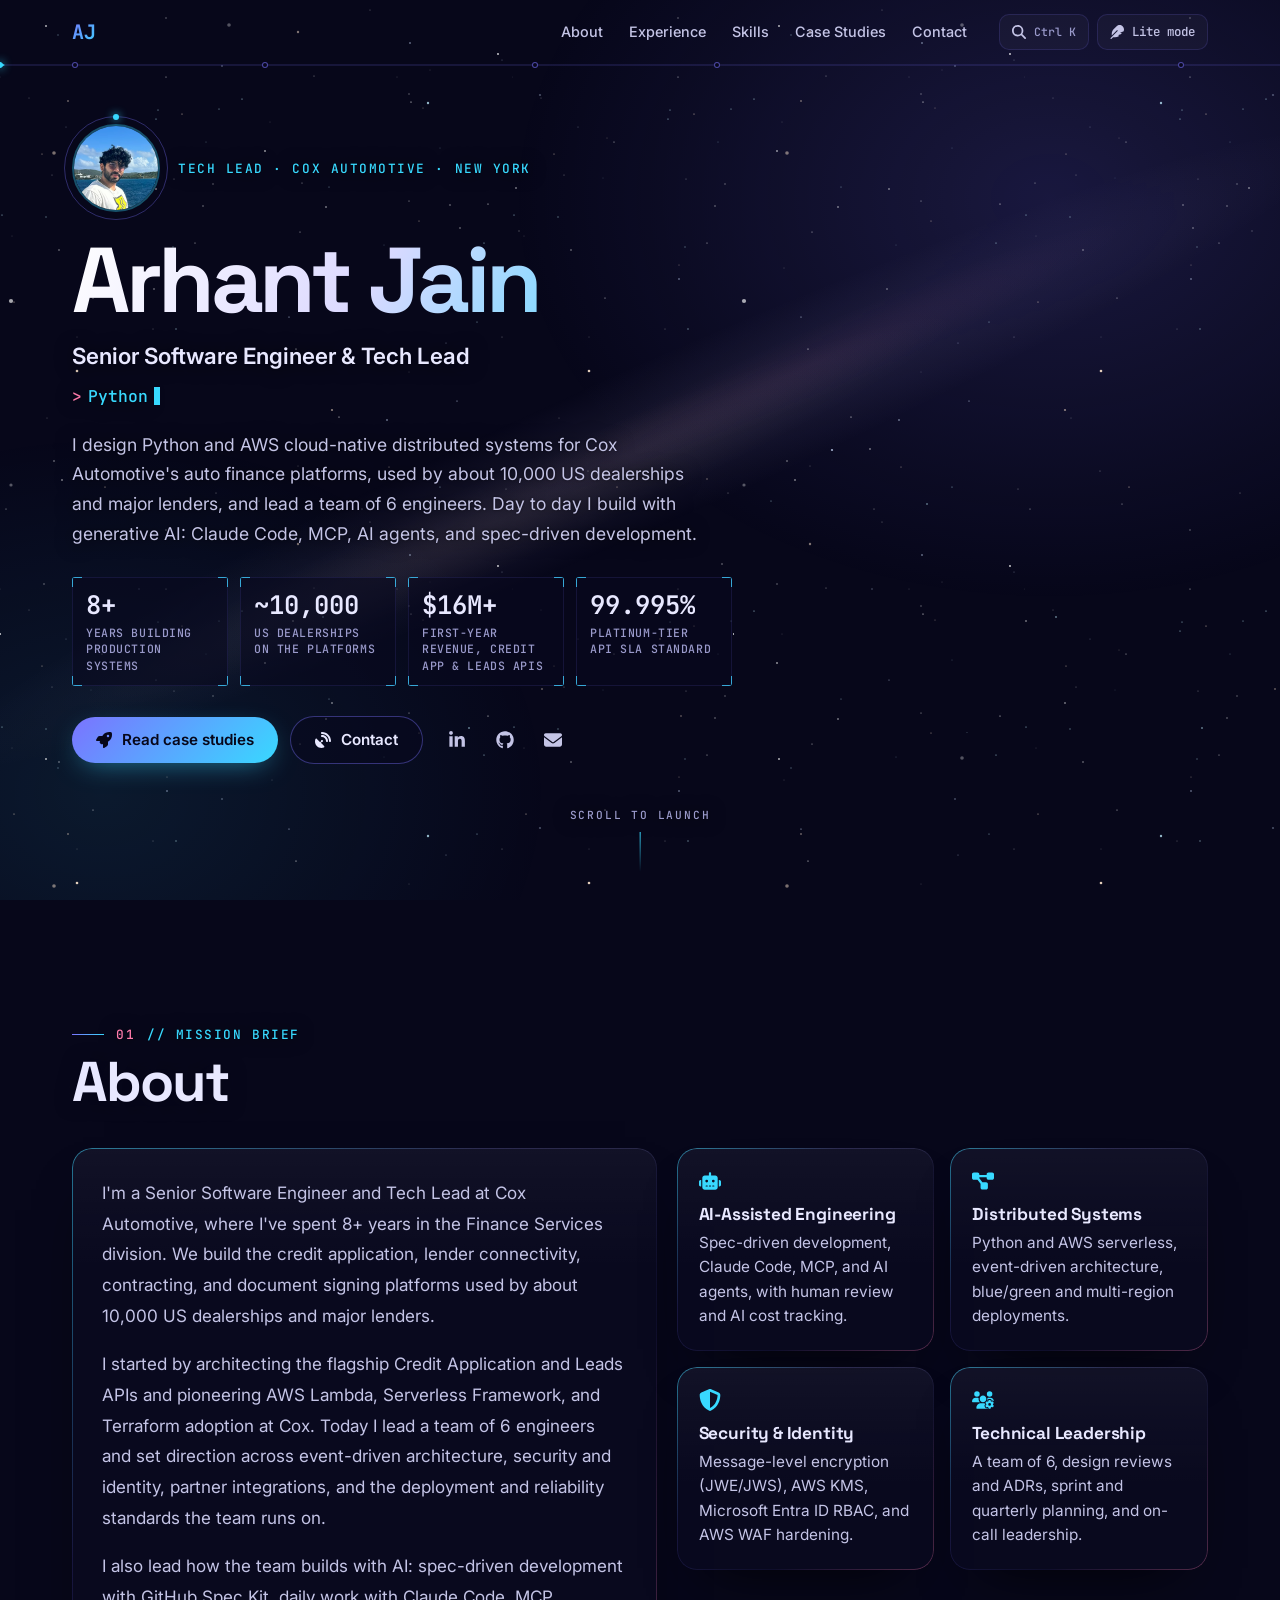
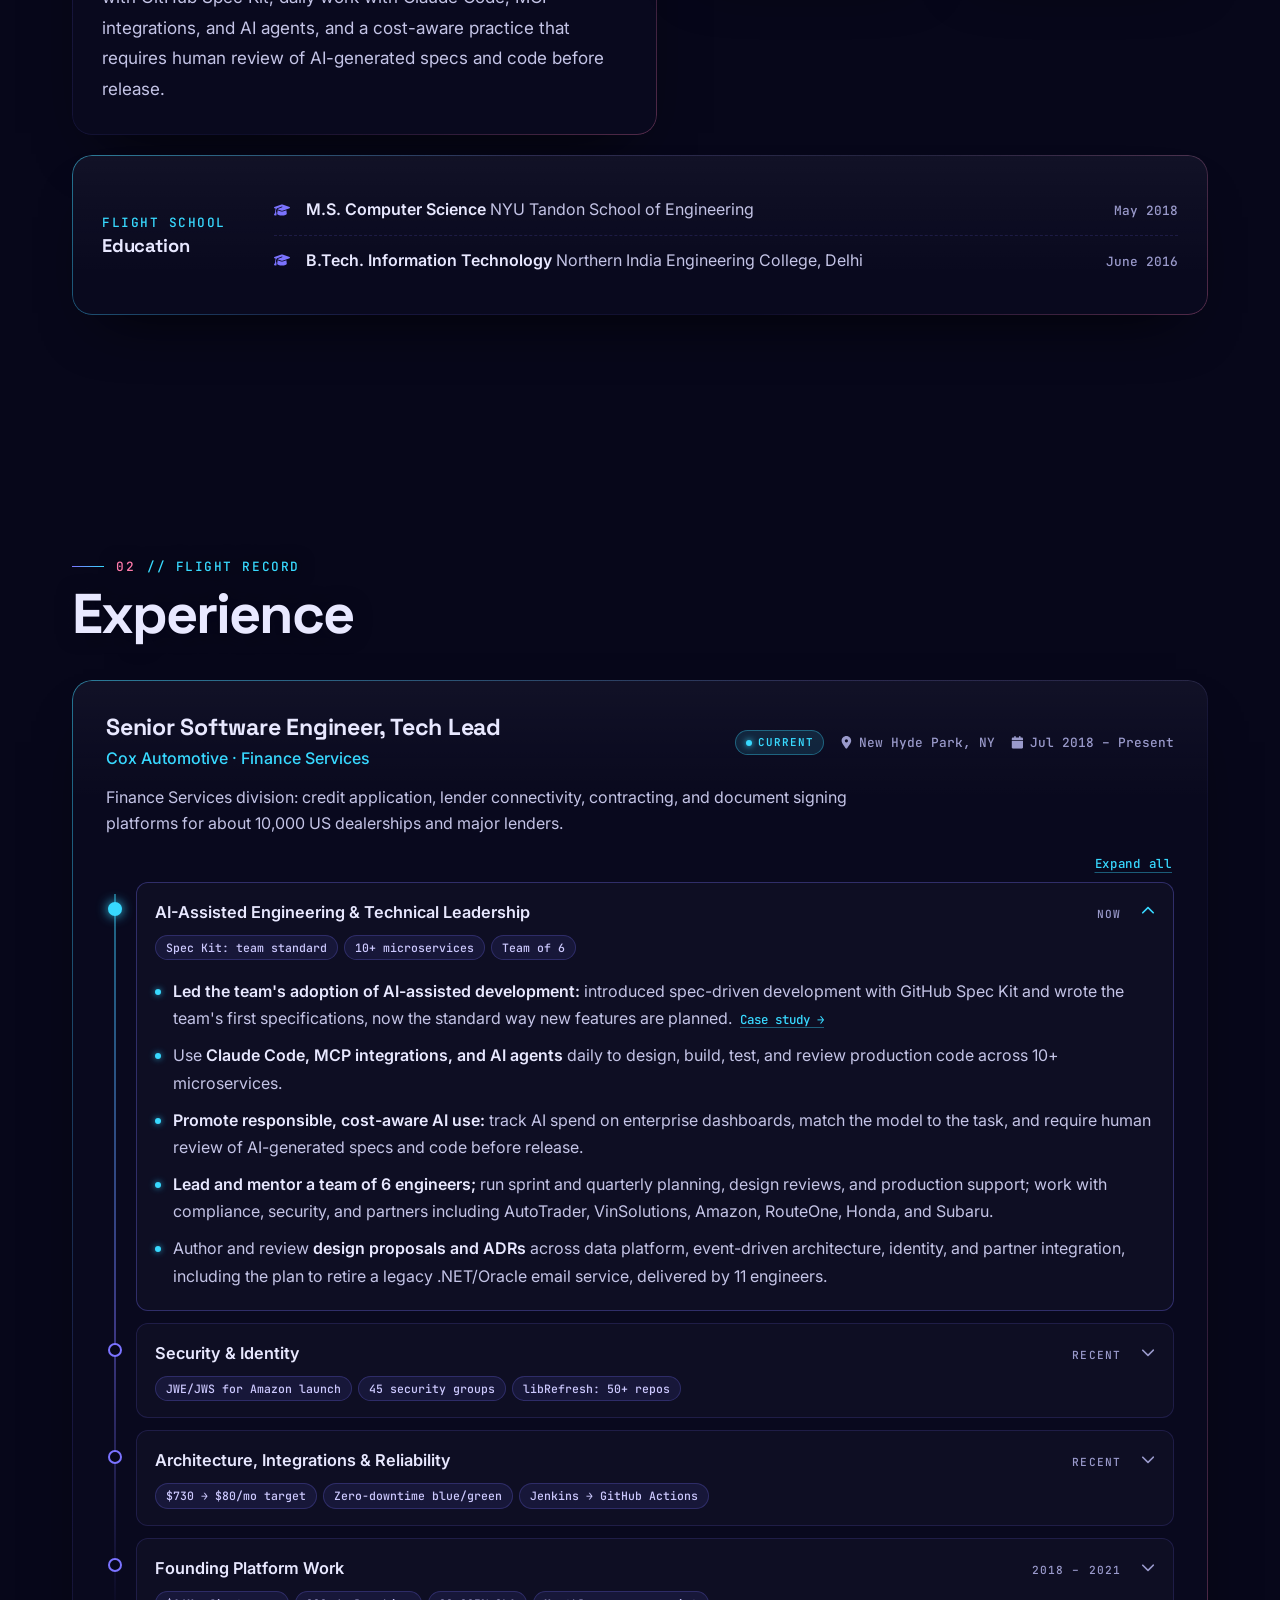
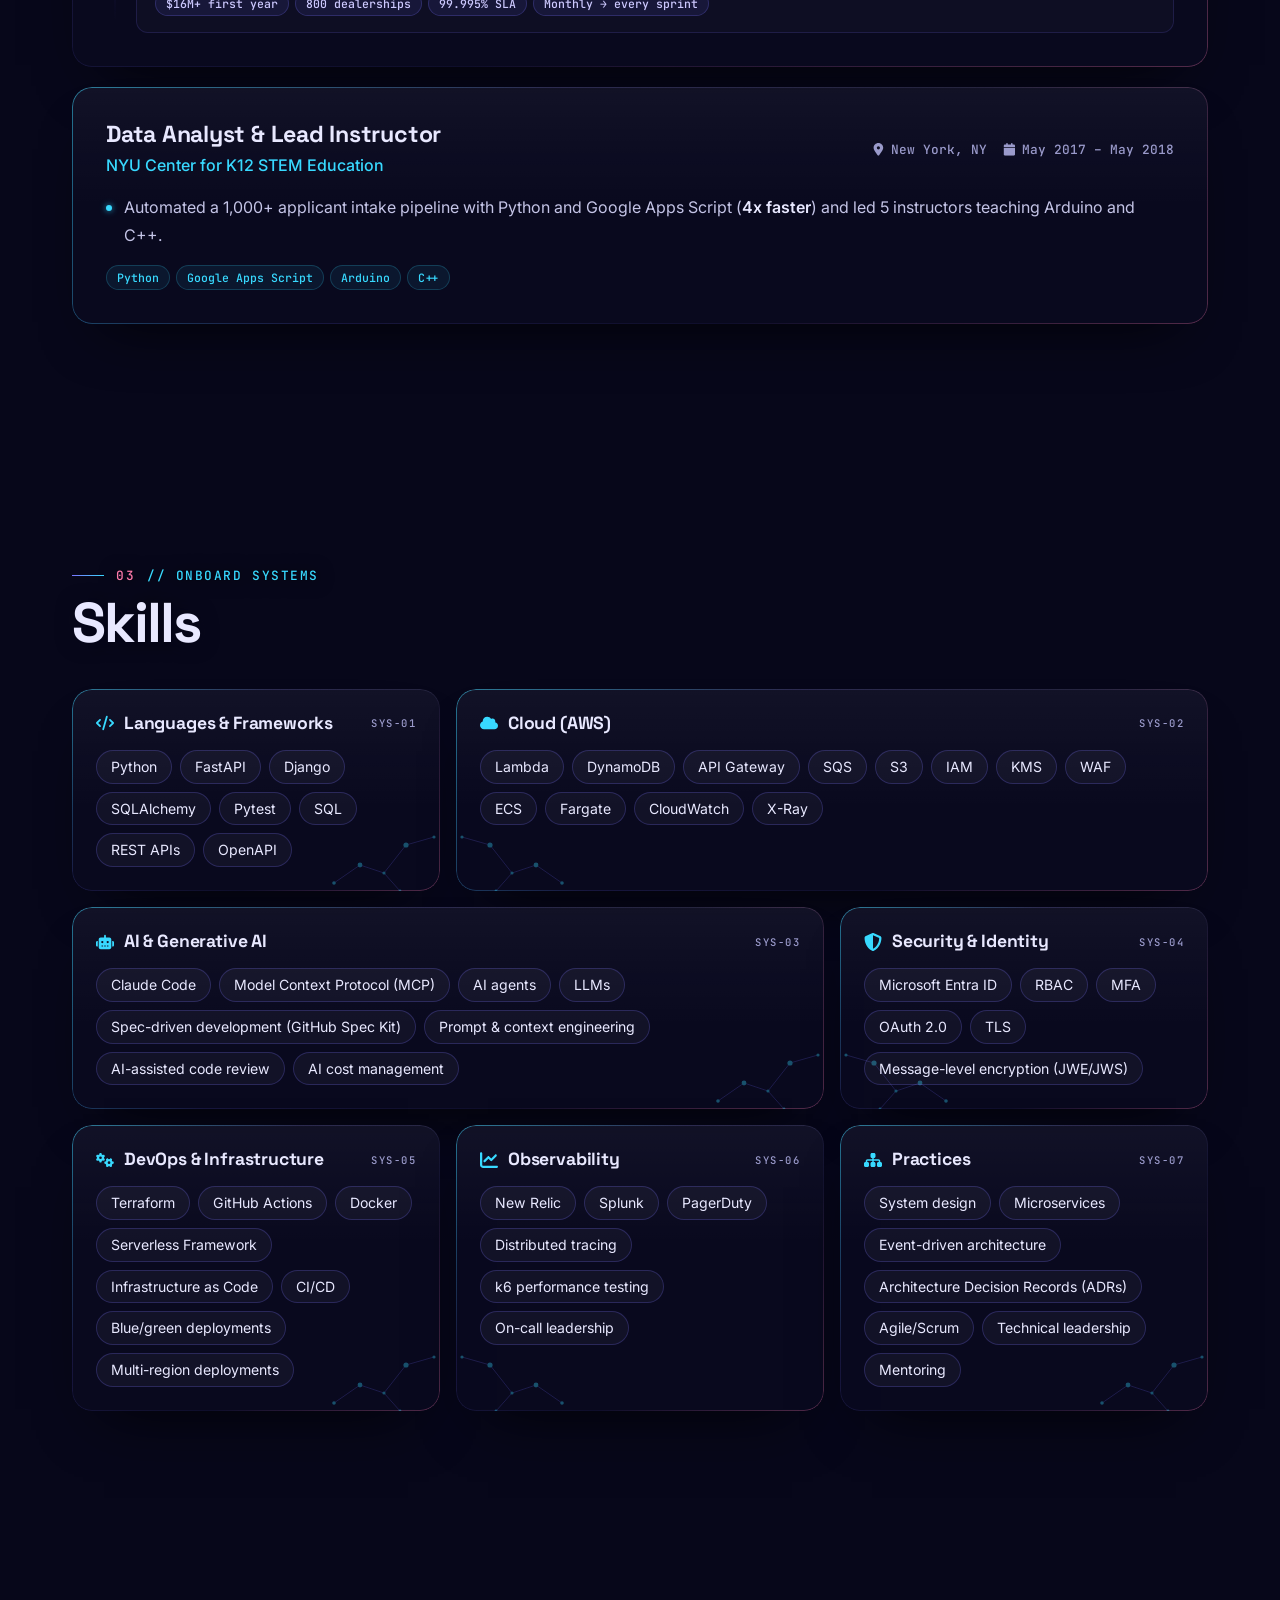
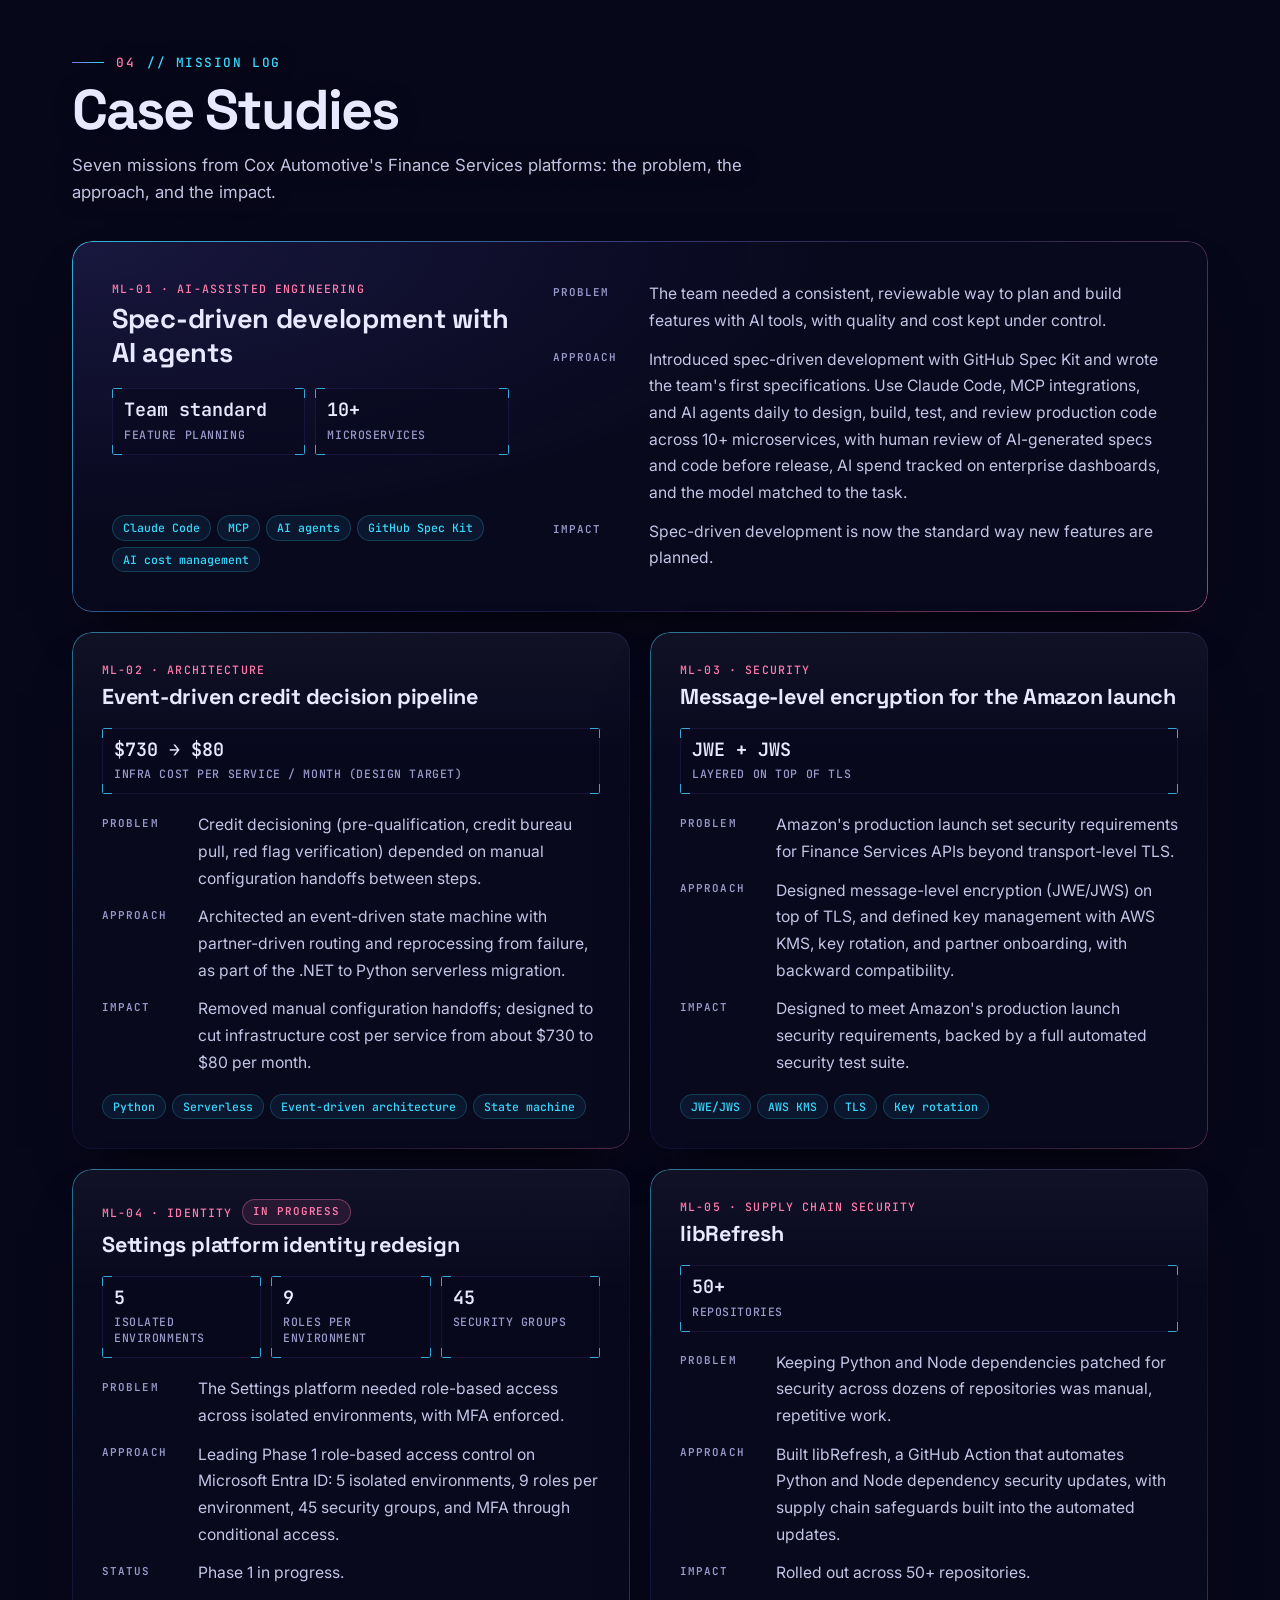
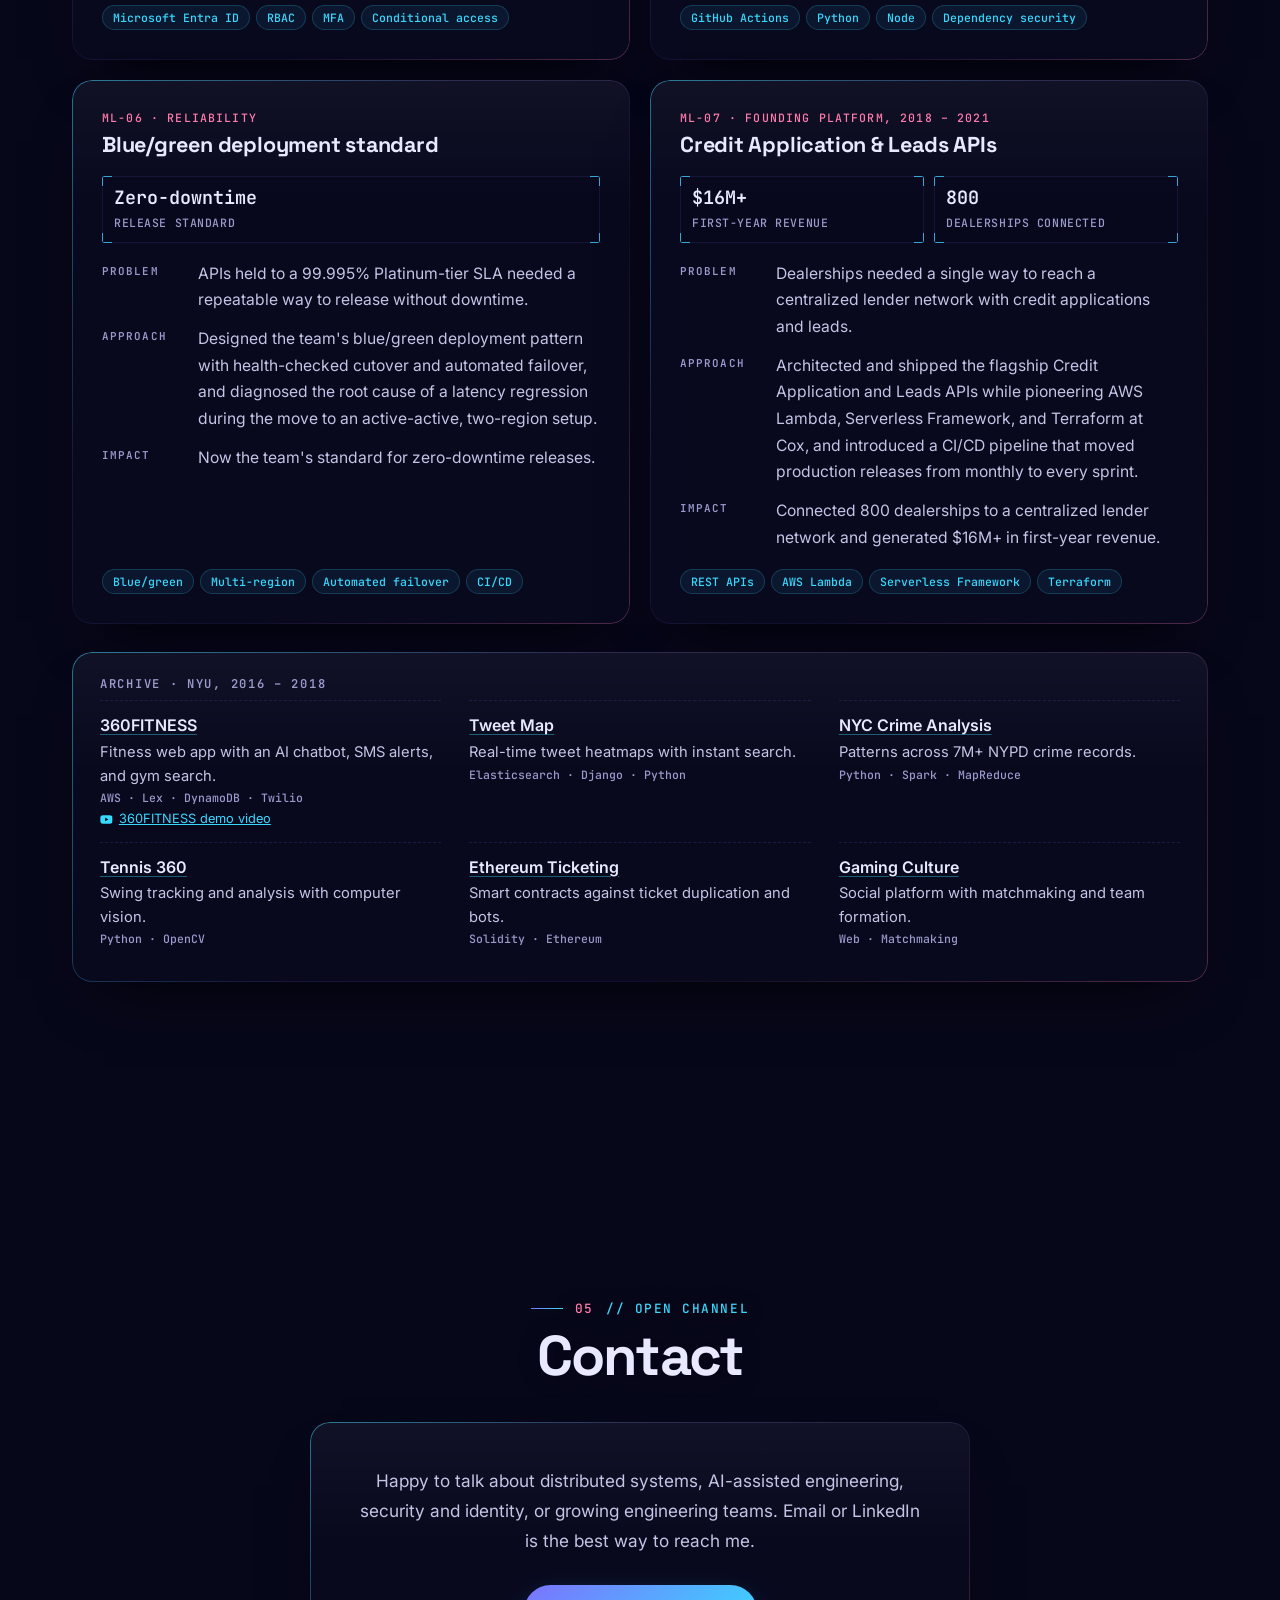
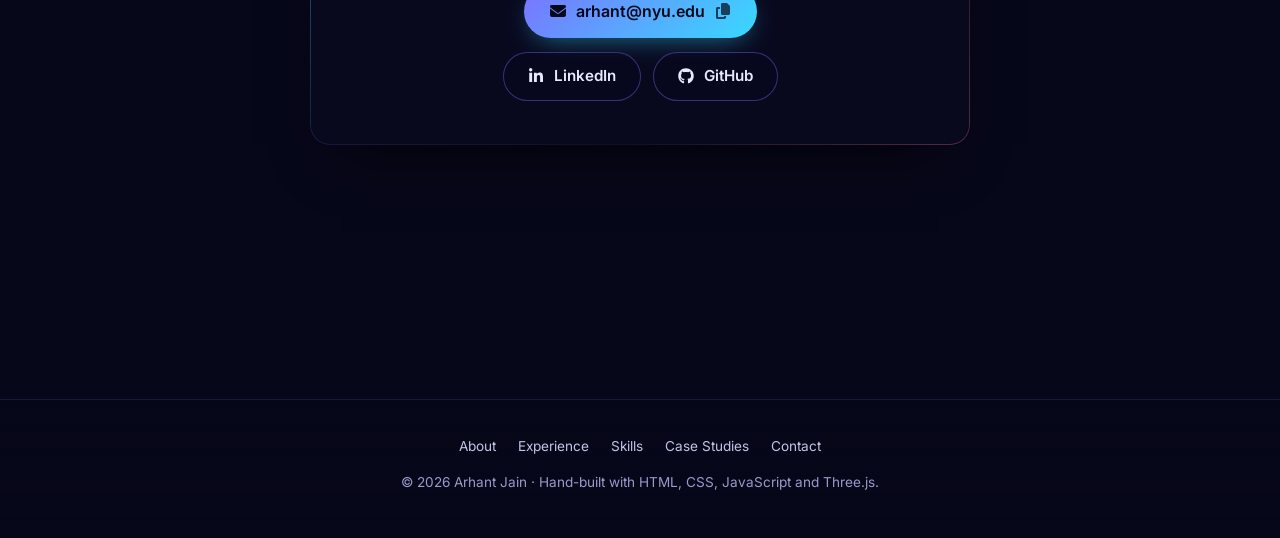
==== commit 95aaa44a: "Readability pass, more space elements, fix squares and layout Fixes - The inline icon sprite took a " ====
--- a/index.html
+++ b/index.html
@@ -47,7 +47,7 @@
 
     <link rel="preconnect" href="https://fonts.googleapis.com">
     <link rel="preconnect" href="https://fonts.gstatic.com" crossorigin>
-    <link href="https://fonts.googleapis.com/css2?family=Inter:wght@400..700&amp;family=JetBrains+Mono:wght@400..700&amp;display=swap" rel="stylesheet">
+    <link href="https://fonts.googleapis.com/css2?family=Inter:wght@400..700&amp;family=JetBrains+Mono:wght@400..700&amp;family=Space+Grotesk:wght@500..700&amp;display=swap" rel="stylesheet">
     <link rel="stylesheet" href="css/style.css">
 
     <script type="importmap">
@@ -97,7 +97,7 @@
     </script>
 </head>
 <body>
-    <svg xmlns="http://www.w3.org/2000/svg" class="sprite" aria-hidden="true" focusable="false">
+    <svg xmlns="http://www.w3.org/2000/svg" class="sprite" width="0" height="0" aria-hidden="true" focusable="false">
       <!-- Icons: Font Awesome Free 6.5.1 by @fontawesome, https://fontawesome.com, CC BY 4.0 -->
       <symbol id="i-bars" viewBox="0 0 448 512"><path d="M0 96C0 78.3 14.3 64 32 64H416c17.7 0 32 14.3 32 32s-14.3 32-32 32H32C14.3 128 0 113.7 0 96zM0 256c0-17.7 14.3-32 32-32H416c17.7 0 32 14.3 32 32s-14.3 32-32 32H32c-17.7 0-32-14.3-32-32zM448 416c0 17.7-14.3 32-32 32H32c-17.7 0-32-14.3-32-32s14.3-32 32-32H416c17.7 0 32 14.3 32 32z"/></symbol>
       <symbol id="i-calendar" viewBox="0 0 448 512"><path d="M96 32V64H48C21.5 64 0 85.5 0 112v48H448V112c0-26.5-21.5-48-48-48H352V32c0-17.7-14.3-32-32-32s-32 14.3-32 32V64H160V32c0-17.7-14.3-32-32-32S96 14.3 96 32zM448 192H0V464c0 26.5 21.5 48 48 48H400c26.5 0 48-21.5 48-48V192z"/></symbol>
--- a/css/style.css
+++ b/css/style.css
@@ -1,1503 +1,1180 @@
-/* ========================================
-   ARHANT JAIN - SPACE THEME PORTFOLIO
-   ======================================== */
-
-/* ---------- CSS Variables ---------- */
-:root {
-    --bg-primary: #07071a;
-    --bg-secondary: #0b0b28;
-    --bg-card: rgba(10, 10, 35, 0.4);
-    --bg-card-hover: rgba(18, 18, 50, 0.5);
-    --text-primary: #e8e8ff;
-    --text-secondary: #a0a0cc;
-    --text-muted: #7878aa;
-    --accent-1: #7b73ff;
-    --accent-2: #38d9ff;
-    --accent-3: #ff7bab;
-    --accent-gradient: linear-gradient(135deg, #7b73ff 0%, #38d9ff 100%);
-    --accent-gradient-2: linear-gradient(135deg, #ff7bab 0%, #7b73ff 100%);
-    --border-color: rgba(123, 115, 255, 0.12);
-    --border-glow: rgba(123, 115, 255, 0.25);
-    --glass-bg: rgba(12, 12, 40, 0.6);
-    --glass-border: rgba(123, 115, 255, 0.08);
-    --shadow-glow: 0 0 30px rgba(123, 115, 255, 0.12);
-    --shadow-card: 0 8px 32px rgba(0, 0, 0, 0.4);
-    --font-primary: 'Inter', -apple-system, BlinkMacSystemFont, sans-serif;
-    --font-mono: 'JetBrains Mono', 'Fira Code', monospace;
-    --nav-height: 70px;
-    --container-max: 1200px;
-    --transition: 0.3s cubic-bezier(0.4, 0, 0.2, 1);
+/* ==========================================================================
+   Arhant Jain: portfolio
+   Layers: reset → tokens → base → layout → components → motion → utilities.
+   All non-essential animation lives under html[data-motion="full"], so lite
+   mode, no-JS and prefers-reduced-motion all get the calm version by default.
+   ========================================================================== */
+
+@layer reset, tokens, base, layout, components, motion, utilities;
+
+/* Registered so the backdrop's per-section glow can transition smoothly */
+@property --glow-a { syntax: '<color>'; inherits: true; initial-value: rgb(123 115 255 / 0.16); }
+@property --glow-b { syntax: '<color>'; inherits: true; initial-value: rgb(56 217 255 / 0.09); }
+
+/* ==================== RESET ==================== */
+@layer reset {
+    *, *::before, *::after { box-sizing: border-box; margin: 0; padding: 0; }
+    [hidden] { display: none !important; }
+    svg.sprite { position: absolute; width: 0; height: 0; overflow: hidden; }
+    ul[role="list"], ol[role="list"] { list-style: none; }
+    img, picture, svg, canvas { display: block; max-width: 100%; }
+    button { font: inherit; color: inherit; background: none; border: 0; cursor: pointer; }
+    a { color: inherit; }
+    dd { margin: 0; }
 }
 
-/* ---------- Reset & Base ---------- */
-*, *::before, *::after { box-sizing: border-box; margin: 0; padding: 0; }
-
-html {
-    scroll-behavior: smooth;
-    scroll-padding-top: var(--nav-height);
-    -webkit-text-size-adjust: 100%;
+/* ==================== TOKENS ==================== */
+@layer tokens {
+    :root {
+        --bg: #07071a;
+        --surface: rgb(10 10 32 / 0.86);
+        --surface-raised: rgb(14 14 42 / 0.9);
+        --surface-inset: rgb(255 255 255 / 0.025);
+
+        --text: #e8e8ff;
+        --text-2: #c4c4e6;
+        --text-muted: #9a9acb;
+
+        --accent-1-rgb: 123 115 255;
+        --accent-2-rgb: 56 217 255;
+        --accent-3-rgb: 255 123 171;
+        --accent-1: rgb(var(--accent-1-rgb));
+        --accent-2: rgb(var(--accent-2-rgb));
+        --accent-3: rgb(var(--accent-3-rgb));
+        --gradient: linear-gradient(135deg, var(--accent-1), var(--accent-2));
+
+        --border: rgb(var(--accent-1-rgb) / 0.16);
+        --edge: linear-gradient(135deg,
+            rgb(var(--accent-2-rgb) / 0.5),
+            rgb(var(--accent-1-rgb) / 0.14) 35%,
+            rgb(var(--accent-1-rgb) / 0.06) 65%,
+            rgb(var(--accent-3-rgb) / 0.3));
+
+        --font: 'Inter', system-ui, -apple-system, 'Segoe UI', Roboto, sans-serif;
+        --display: 'Space Grotesk', 'Inter', system-ui, sans-serif;
+        --mono: 'JetBrains Mono', ui-monospace, 'Cascadia Code', Consolas, monospace;
+
+        --nav-h: 64px;
+        --container: 1200px;
+        --gutter: clamp(16px, 4vw, 32px);
+        --radius: 20px;
+        --ease: cubic-bezier(0.4, 0, 0.2, 1);
+        --ease-out: cubic-bezier(0.16, 1, 0.3, 1);
+
+        --stars-near: url("data:image/svg+xml,%3Csvg xmlns='http://www.w3.org/2000/svg' width='512' height='512'%3E%3Cg fill='%23fff'%3E%3Ccircle cx='166' cy='77' r='0.6' opacity='0.70'/%3E%3Ccircle cx='298' cy='466' r='0.4' opacity='0.62'/%3E%3Ccircle cx='46' cy='217' r='0.7' opacity='0.50' fill='%23bfefff'/%3E%3Ccircle cx='298' cy='32' r='1.2' opacity='0.49' fill='%23ffe6cf'/%3E%3Ccircle cx='440' cy='148' r='0.4' opacity='0.55' fill='%23bfefff'/%3E%3Ccircle cx='93' cy='298' r='0.6' opacity='0.71'/%3E%3Ccircle cx='289' cy='317' r='0.6' opacity='0.86' fill='%23cfe0ff'/%3E%3Ccircle cx='300' cy='232' r='0.5' opacity='0.80'/%3E%3Ccircle cx='42' cy='154' r='0.6' opacity='0.64' fill='%23ffe6cf'/%3E%3Ccircle cx='502' cy='60' r='0.5' opacity='0.45' fill='%23cfe0ff'/%3E%3Ccircle cx='216' cy='493' r='0.4' opacity='0.86'/%3E%3Ccircle cx='174' cy='179' r='0.6' opacity='0.39'/%3E%3Ccircle cx='484' cy='243' r='0.6' opacity='0.81' fill='%23bfefff'/%3E%3Ccircle cx='296' cy='349' r='0.6' opacity='0.93'/%3E%3Ccircle cx='12' cy='236' r='0.4' opacity='0.39'/%3E%3Ccircle cx='66' cy='127' r='0.5' opacity='0.40' fill='%23cfe0ff'/%3E%3Ccircle cx='206' cy='142' r='0.4' opacity='0.71' fill='%23bfefff'/%3E%3Ccircle cx='213' cy='184' r='0.7' opacity='0.45'/%3E%3Ccircle cx='77' cy='337' r='0.4' opacity='0.47'/%3E%3Ccircle cx='2' cy='215' r='0.5' opacity='0.97' fill='%23bfefff'/%3E%3Ccircle cx='440' cy='487' r='0.6' opacity='0.65' fill='%23bfefff'/%3E%3Ccircle cx='409' cy='201' r='0.5' opacity='0.76'/%3E%3Ccircle cx='98' cy='504' r='0.5' opacity='0.74'/%3E%3Ccircle cx='0' cy='77' r='0.4' opacity='0.37'/%3E%3Ccircle cx='314' cy='76' r='0.5' opacity='0.59'/%3E%3Ccircle cx='59' cy='250' r='0.8' opacity='0.55'/%3E%3Ccircle cx='52' cy='175' r='0.5' opacity='0.45'/%3E%3Ccircle cx='105' cy='487' r='0.5' opacity='0.94' fill='%23ffe6cf'/%3E%3Ccircle cx='153' cy='329' r='0.4' opacity='0.69'/%3E%3Ccircle cx='182' cy='114' r='0.6' opacity='0.76' fill='%23ffe6cf'/%3E%3Ccircle cx='415' cy='504' r='0.7' opacity='0.88' fill='%23bfefff'/%3E%3Ccircle cx='411' cy='102' r='0.6' opacity='0.99'/%3E%3Ccircle cx='242' cy='99' r='0.6' opacity='0.88' fill='%23bfefff'/%3E%3Ccircle cx='506' cy='489' r='0.5' opacity='0.50'/%3E%3Ccircle cx='173' cy='247' r='0.8' opacity='0.35' fill='%23bfefff'/%3E%3Ccircle cx='176' cy='329' r='0.7' opacity='0.60' fill='%23bfefff'/%3E%3Ccircle cx='384' cy='245' r='0.4' opacity='0.57' fill='%23bfefff'/%3E%3Ccircle cx='203' cy='206' r='0.8' opacity='0.46'/%3E%3Ccircle cx='14' cy='302' r='0.6' opacity='0.75' fill='%23ffe6cf'/%3E%3Ccircle cx='502' cy='337' r='0.5' opacity='0.44'/%3E%3Ccircle cx='409' cy='372' r='0.4' opacity='0.44'/%3E%3Ccircle cx='423' cy='108' r='0.5' opacity='0.51' fill='%23ffe6cf'/%3E%3Ccircle cx='167' cy='279' r='0.7' opacity='0.83' fill='%23cfe0ff'/%3E%3Ccircle cx='339' cy='417' r='0.6' opacity='0.92'/%3E%3Ccircle cx='272' cy='268' r='0.4' opacity='0.47'/%3E%3Ccircle cx='397' cy='77' r='0.4' opacity='0.43'/%3E%3Ccircle cx='167' cy='265' r='0.6' opacity='0.42' fill='%23ffe6cf'/%3E%3Ccircle cx='29' cy='98' r='0.4' opacity='0.64'/%3E%3Ccircle cx='389' cy='467' r='0.5' opacity='0.68' fill='%23ffe6cf'/%3E%3Ccircle cx='102' cy='142' r='0.6' opacity='0.68'/%3E%3Ccircle cx='358' cy='449' r='0.8' opacity='0.71'/%3E%3Ccircle cx='430' cy='70' r='0.4' opacity='0.40'/%3E%3Ccircle cx='219' cy='109' r='0.5' opacity='0.86' fill='%23bfefff'/%3E%3Ccircle cx='329' cy='187' r='0.5' opacity='0.65' fill='%23bfefff'/%3E%3Ccircle cx='488' cy='204' r='0.6' opacity='0.89'/%3E%3Ccircle cx='362' cy='509' r='0.5' opacity='0.58'/%3E%3Ccircle cx='370' cy='10' r='0.6' opacity='0.36'/%3E%3Ccircle cx='265' cy='151' r='0.8' opacity='0.95'/%3E%3Ccircle cx='498' cy='54' r='0.9' opacity='0.86'/%3E%3Ccircle cx='387' cy='420' r='0.7' opacity='0.96' fill='%23cfe0ff'/%3E%3Ccircle cx='76' cy='471' r='0.6' opacity='0.41'/%3E%3Ccircle cx='409' cy='94' r='0.8' opacity='0.36'/%3E%3Ccircle cx='410' cy='43' r='0.7' opacity='0.91' fill='%23cfe0ff'/%3E%3Ccircle cx='6' cy='509' r='0.5' opacity='0.75'/%3E%3Ccircle cx='270' cy='122' r='0.4' opacity='0.38'/%3E%3Ccircle cx='477' cy='322' r='0.6' opacity='0.64' fill='%23bfefff'/%3E%3Ccircle cx='91' cy='178' r='0.4' opacity='0.36' fill='%23bfefff'/%3E%3Ccircle cx='259' cy='501' r='0.6' opacity='0.64' fill='%23bfefff'/%3E%3Ccircle cx='419' cy='221' r='0.6' opacity='0.61' fill='%23ffe6cf'/%3E%3Ccircle cx='158' cy='110' r='0.5' opacity='0.92' fill='%23bfefff'/%3E%3Ccircle cx='326' cy='207' r='1.0' opacity='0.43'/%3E%3Ccircle cx='320' cy='450' r='1.1' opacity='0.78' fill='%23cfe0ff'/%3E%3Ccircle cx='446' cy='343' r='0.5' opacity='0.54' fill='%23cfe0ff'/%3E%3Ccircle cx='95' cy='138' r='0.4' opacity='0.56' fill='%23ffe6cf'/%3E%3Ccircle cx='166' cy='18' r='0.7' opacity='0.47'/%3E%3Ccircle cx='195' cy='243' r='0.6' opacity='0.68'/%3E%3Ccircle cx='47' cy='418' r='0.4' opacity='0.61'/%3E%3Ccircle cx='156' cy='119' r='0.6' opacity='0.84' fill='%23bfefff'/%3E%3Ccircle cx='457' cy='401' r='0.6' opacity='0.82' fill='%23cfe0ff'/%3E%3Ccircle cx='77' cy='371' r='1.3' opacity='0.89' fill='%23ffe6cf'/%3E%3C/g%3E%3C/svg%3E");
+        --stars-far: url("data:image/svg+xml,%3Csvg xmlns='http://www.w3.org/2000/svg' width='733' height='733'%3E%3Cg fill='%23fff'%3E%3Ccircle cx='332' cy='410' r='1.1' opacity='0.68' fill='%23ffe6cf'/%3E%3Ccircle cx='139' cy='589' r='0.8' opacity='0.47' fill='%23cfe0ff'/%3E%3Ccircle cx='222' cy='66' r='1.0' opacity='0.38' fill='%23cfe0ff'/%3E%3Ccircle cx='707' cy='479' r='0.9' opacity='0.36' fill='%23ffe6cf'/%3E%3Ccircle cx='46' cy='26' r='1.0' opacity='0.86'/%3E%3Ccircle cx='323' cy='617' r='0.9' opacity='0.67' fill='%23bfefff'/%3E%3Ccircle cx='62' cy='480' r='0.8' opacity='0.96'/%3E%3Ccircle cx='519' cy='231' r='0.7' opacity='0.40'/%3E%3Ccircle cx='293' cy='621' r='0.8' opacity='0.90'/%3E%3Ccircle cx='156' cy='680' r='0.6' opacity='0.81' fill='%23cfe0ff'/%3E%3Ccircle cx='54' cy='461' r='1.0' opacity='0.41'/%3E%3Ccircle cx='11' cy='301' r='2.1' opacity='0.81'/%3E%3Ccircle cx='44' cy='584' r='0.7' opacity='0.64'/%3E%3Ccircle cx='722' cy='564' r='0.8' opacity='0.61'/%3E%3Ccircle cx='0' cy='634' r='1.1' opacity='1.00'/%3E%3Ccircle cx='154' cy='289' r='1.0' opacity='0.42'/%3E%3Ccircle cx='156' cy='189' r='1.0' opacity='0.54'/%3E%3Ccircle cx='54' cy='153' r='1.8' opacity='0.59' fill='%23ffe6cf'/%3E%3Ccircle cx='332' cy='703' r='0.8' opacity='0.91'/%3E%3Ccircle cx='460' cy='228' r='0.7' opacity='0.82'/%3E%3Ccircle cx='542' cy='689' r='0.7' opacity='0.92' fill='%23ffe6cf'/%3E%3Ccircle cx='58' cy='35' r='0.7' opacity='0.52' fill='%23bfefff'/%3E%3Ccircle cx='516' cy='188' r='1.0' opacity='0.54'/%3E%3Ccircle cx='681' cy='716' r='0.7' opacity='0.77' fill='%23ffe6cf'/%3E%3Ccircle cx='450' cy='205' r='1.1' opacity='0.36'/%3E%3Ccircle cx='302' cy='183' r='0.6' opacity='0.70'/%3E%3Ccircle cx='68' cy='101' r='0.8' opacity='0.83' fill='%23ffe6cf'/%3E%3Ccircle cx='428' cy='103' r='1.2' opacity='0.94' fill='%23bfefff'/%3E%3Ccircle cx='229' cy='25' r='1.8' opacity='0.39'/%3E%3Ccircle cx='234' cy='733' r='0.6' opacity='0.83' fill='%23bfefff'/%3E%3Ccircle cx='540' cy='95' r='1.1' opacity='0.41' fill='%23cfe0ff'/%3E%3Ccircle cx='660' cy='639' r='0.8' opacity='0.91' fill='%23ffe6cf'/%3E%3Ccircle cx='11' cy='485' r='1.6' opacity='0.40'/%3E%3Ccircle cx='469' cy='728' r='1.0' opacity='0.60' fill='%23bfefff'/%3E%3C/g%3E%3C/svg%3E");
+    }
+
+    html[data-section="about"]      { --glow-a: rgb(255 123 171 / 0.15); --glow-b: rgb(56 217 255 / 0.10); }
+    html[data-section="experience"] { --glow-a: rgb(232 176 120 / 0.12); --glow-b: rgb(123 115 255 / 0.12); }
+    html[data-section="skills"]     { --glow-a: rgb(150 205 255 / 0.18); --glow-b: rgb(56 217 255 / 0.08); }
+    html[data-section="projects"]   { --glow-a: rgb(160 140 255 / 0.16); --glow-b: rgb(255 123 171 / 0.10); }
+    html[data-section="contact"]    { --glow-a: rgb(255 168 96 / 0.12);  --glow-b: rgb(123 115 255 / 0.08); }
+
+    @media (prefers-reduced-transparency: reduce) {
+        :root { --surface: rgb(9 9 30); --surface-raised: rgb(14 14 42); }
+    }
 }
 
-body {
-    font-family: var(--font-primary);
-    background: var(--bg-primary);
-    color: var(--text-primary);
-    line-height: 1.7;
-    overflow-x: hidden;
-    -webkit-font-smoothing: antialiased;
+/* ==================== BASE ==================== */
+@layer base {
+    html {
+        /* Only <html> gets a background so the fixed canvas (z-index -1) is never covered by body. */
+        background: var(--bg);
+        color: var(--text);
+        font-family: var(--font);
+        font-size: 100%;
+        line-height: 1.6;
+        -webkit-font-smoothing: antialiased;
+        -moz-osx-font-smoothing: grayscale;
+        text-size-adjust: 100%;
+        scroll-padding-top: calc(var(--nav-h) + 16px);
+    }
+
+    body { min-height: 100vh; overflow-x: hidden; }
+
+    ::selection { background: var(--accent-2); color: var(--bg); }
+
+    h1, h2, h3 { line-height: 1.2; font-weight: 700; color: var(--text); font-family: var(--display); letter-spacing: -0.01em; }
+    strong { color: var(--text); font-weight: 600; }
+    p a, dd a, li > a:not([class]) { text-decoration: underline; text-underline-offset: 3px; }
+
+    .icon { width: 1em; height: 1em; fill: currentColor; flex-shrink: 0; }
+
+    :focus-visible { outline: 2px solid var(--accent-2); outline-offset: 3px; border-radius: 4px; }
+    main:focus, h1:focus { outline: none; }
+
+    kbd { font-family: var(--mono); }
 }
 
-::selection {
-    background: var(--accent-1);
-    color: #fff;
+/* ==================== LAYOUT ==================== */
+@layer layout {
+    .container { width: 100%; max-width: var(--container); margin-inline: auto; padding-inline: var(--gutter); }
+
+    .section { position: relative; padding-block: clamp(88px, 13vh, 150px); }
+    .section--last { min-height: 100svh; display: flex; align-items: center; padding-bottom: clamp(120px, 20vh, 200px); }
+    .section--last > .container { width: 100%; }
+
+    .section-head { margin-bottom: 36px; max-width: 760px; }
+    .section-head--center { text-align: center; margin-inline: auto; }
+    .section-head h2 { font-size: clamp(2.3rem, 5vw, 3.5rem); letter-spacing: -0.035em; margin-top: 10px; line-height: 1.05; }
+    .section-intro { color: var(--text-2); font-size: 1.05rem; margin-top: 12px; max-width: 62ch; }
 }
 
-a { color: var(--accent-2); text-decoration: none; transition: color var(--transition); }
-a:hover { color: var(--accent-1); }
-strong { color: var(--accent-2); font-weight: 600; }
-img { max-width: 100%; display: block; }
-
-.container {
-    max-width: var(--container-max);
-    margin: 0 auto;
-    padding: 0 24px;
+/* ==================== COMPONENTS ==================== */
+@layer components {
+
+    /* ---------- Space backdrop + canvas ---------- */
+    .backdrop {
+        position: fixed;
+        inset: 0;
+        z-index: -2;
+        overflow: hidden;
+        background:
+            radial-gradient(60vmax 45vmax at 82% 22%, var(--glow-a), transparent 70%),
+            radial-gradient(50vmax 40vmax at 8% 88%, var(--glow-b), transparent 70%);
+        transition: --glow-a 1.4s var(--ease), --glow-b 1.4s var(--ease);
+    }
+    .backdrop-band {
+        position: absolute;
+        inset: -40%;
+        transform: rotate(-24deg);
+        background:
+            radial-gradient(ellipse 48% 7% at 50% 50%, rgb(200 190 255 / 0.10), transparent 70%),
+            radial-gradient(ellipse 30% 4% at 44% 50.5%, rgb(255 214 180 / 0.07), transparent 70%),
+            radial-gradient(ellipse 22% 3% at 58% 49.5%, rgb(var(--accent-3-rgb) / 0.05), transparent 70%);
+    }
+    .backdrop-stars { position: absolute; inset: 0; background-repeat: repeat; }
+    .backdrop-stars--near { background-image: var(--stars-near); }
+    .backdrop-stars--far { background-image: var(--stars-far); opacity: 0.8; }
+
+    #space-canvas {
+        position: fixed;
+        inset: 0;
+        width: 100%;
+        height: 100%;
+        z-index: -1;
+        opacity: 0;
+        pointer-events: none;
+        transition: opacity 1.4s var(--ease);
+    }
+    html[data-motion="full"].scene-ready #space-canvas { opacity: 1; }
+    html[data-motion="full"].scene-ready .backdrop { visibility: hidden; transition: visibility 0s 1.5s; }
+
+    /* Low tier has no post-processing: a CSS vignette stands in */
+    html[data-space-tier="low"][data-motion="full"].scene-ready body::after {
+        content: '';
+        position: fixed;
+        inset: 0;
+        z-index: -1;
+        pointer-events: none;
+        background: radial-gradient(ellipse at 50% 45%, transparent 50%, rgb(7 7 26 / 0.6));
+    }
+
+    /* ---------- Skip link ---------- */
+    .skip-link {
+        position: fixed;
+        top: 12px;
+        left: 12px;
+        z-index: 1000;
+        padding: 10px 16px;
+        border-radius: 8px;
+        background: var(--accent-2);
+        color: var(--bg);
+        font-weight: 600;
+        text-decoration: none;
+        translate: 0 -200%;
+    }
+    .skip-link:focus { translate: 0 0; }
+
+    /* ---------- HUD / Navigation ---------- */
+    .hud { position: fixed; inset: 0 0 auto; z-index: 100; }
+
+    .nav {
+        position: relative;
+        height: var(--nav-h);
+        border-bottom: 1px solid transparent;
+        transition: background-color 0.3s var(--ease), border-color 0.3s var(--ease);
+    }
+    .hud.is-scrolled .nav,
+    html:not(.js) .nav,
+    .nav.menu-open {
+        background: rgb(7 7 26 / 0.74);
+        -webkit-backdrop-filter: blur(14px) saturate(140%);
+        backdrop-filter: blur(14px) saturate(140%);
+        border-bottom-color: var(--border);
+    }
+
+    .nav-inner {
+        height: 100%;
+        max-width: var(--container);
+        margin-inline: auto;
+        padding-inline: var(--gutter);
+        display: flex;
+        align-items: center;
+        gap: 20px;
+    }
+
+    .nav-logo {
+        font-family: var(--mono);
+        font-weight: 700;
+        font-size: 1.25rem;
+        letter-spacing: 0.02em;
+        text-decoration: none;
+        background: var(--gradient);
+        -webkit-background-clip: text;
+        background-clip: text;
+        color: transparent;
+    }
+
+    .nav-links { display: flex; gap: 2px; margin-left: auto; }
+    .nav-links a {
+        position: relative;
+        display: block;
+        padding: 8px 12px;
+        border-radius: 8px;
+        color: var(--text-2);
+        font-size: 0.9rem;
+        font-weight: 500;
+        text-decoration: none;
+        transition: color 0.2s var(--ease), background-color 0.2s var(--ease);
+    }
+    .nav-links a:hover { color: var(--text); background: rgb(255 255 255 / 0.04); }
+    .nav-links a[aria-current] { color: var(--text); }
+    .nav-links a[aria-current]::after {
+        content: '';
+        position: absolute;
+        left: 50%;
+        bottom: 1px;
+        width: 4px;
+        height: 4px;
+        border-radius: 50%;
+        translate: -50% 0;
+        background: var(--accent-2);
+        box-shadow: 0 0 8px var(--accent-2);
+    }
+
+    .nav-actions { display: flex; align-items: center; gap: 8px; }
+
+    .hud-btn {
+        display: inline-flex;
+        align-items: center;
+        gap: 8px;
+        height: 36px;
+        padding-inline: 12px;
+        border: 1px solid var(--border);
+        border-radius: 10px;
+        background: rgb(255 255 255 / 0.03);
+        color: var(--text-2);
+        font: 500 0.78rem var(--mono);
+        white-space: nowrap;
+        transition: color 0.2s var(--ease), border-color 0.2s var(--ease), background-color 0.2s var(--ease);
+    }
+    .hud-btn:hover { color: var(--text); border-color: rgb(var(--accent-2-rgb) / 0.4); }
+    .hud-btn .icon { width: 14px; height: 14px; }
+    .hud-btn[aria-pressed="true"] {
+        color: var(--accent-2);
+        border-color: rgb(var(--accent-2-rgb) / 0.5);
+        background: rgb(var(--accent-2-rgb) / 0.08);
+    }
+    .kbd-hint { font-size: 0.72rem; color: var(--text-muted); }
+
+    .nav-toggle {
+        display: none;
+        width: 44px;
+        height: 44px;
+        place-items: center;
+        border-radius: 10px;
+        color: var(--text);
+    }
+    .nav-toggle .icon { width: 20px; height: 20px; }
+    .nav-toggle .icon-close,
+    .nav-toggle[aria-expanded="true"] .icon-open { display: none; }
+    .nav-toggle[aria-expanded="true"] .icon-close { display: block; }
+
+    .mobile-menu { display: none; }
+
+    /* Flight track: page progress with a waypoint per section */
+    .flight-track {
+        position: relative;
+        height: 2px;
+        background: rgb(var(--accent-1-rgb) / 0.14);
+    }
+    html:not(.js) .flight-track { display: none; }
+    .flight-fill {
+        position: absolute;
+        inset: 0;
+        transform-origin: 0 50%;
+        transform: scaleX(0);
+        background: var(--gradient);
+        box-shadow: 0 0 10px rgb(var(--accent-2-rgb) / 0.6);
+    }
+    .flight-ship {
+        position: absolute;
+        top: -4px;
+        left: 0;
+        width: 10px;
+        height: 10px;
+        transform: translateX(-5px);
+        clip-path: polygon(0 0, 100% 50%, 0 100%, 25% 50%);
+        background: var(--accent-2);
+        filter: drop-shadow(0 0 4px var(--accent-2));
+    }
+    .flight-ticks { position: absolute; inset: 0; list-style: none; }
+    .flight-ticks li {
+        position: absolute;
+        top: -2px;
+        width: 6px;
+        height: 6px;
+        margin-left: -3px;
+        border-radius: 50%;
+        background: var(--bg);
+        border: 1px solid rgb(var(--accent-1-rgb) / 0.6);
+        transition: background-color 0.3s var(--ease), box-shadow 0.3s var(--ease), border-color 0.3s var(--ease);
+    }
+    .flight-ticks li.is-passed { background: var(--accent-1); border-color: var(--accent-1); }
+    .flight-ticks li.is-active {
+        background: var(--accent-2);
+        border-color: var(--accent-2);
+        box-shadow: 0 0 10px var(--accent-2);
+    }
+    .is-warping .flight-fill { box-shadow: 0 0 18px var(--accent-2), 0 0 32px rgb(var(--accent-1-rgb) / 0.8); }
+
+    /* ---------- Shared: labels, panels, chips, readouts, buttons ---------- */
+    .mono-label {
+        font: 500 0.8rem var(--mono);
+        letter-spacing: 0.12em;
+        text-transform: uppercase;
+        color: var(--accent-2);
+    }
+    .sec-num { color: var(--accent-3); }
+    .section-head .mono-label { display: inline-flex; align-items: center; gap: 12px; }
+    .section-head .mono-label::before { content: ''; width: 32px; height: 1px; background: var(--gradient); }
+
+    /* Text that sits straight on the scene gets a soft dark halo */
+    .hero-panel .mono-label, .hero-role, .hero-typer, .hero-summary, .section-head, .scroll-cue {
+        text-shadow: 0 1px 18px rgb(7 7 26 / 0.85), 0 0 3px rgb(7 7 26 / 0.6);
+    }
+
+    .panel {
+        position: relative;
+        isolation: isolate;
+        padding: 30px;
+        border-radius: var(--radius);
+        background: linear-gradient(180deg, rgb(255 255 255 / 0.04), rgb(255 255 255 / 0) 120px), var(--surface);
+        box-shadow: inset 0 1px 0 rgb(255 255 255 / 0.06), 0 30px 60px -32px rgb(0 0 0 / 0.85);
+    }
+    .panel::before {
+        content: '';
+        position: absolute;
+        inset: 0;
+        z-index: -1;
+        padding: 1px;
+        border-radius: inherit;
+        background: var(--edge);
+        -webkit-mask: linear-gradient(#000 0 0) content-box, linear-gradient(#000 0 0);
+        -webkit-mask-composite: xor;
+        mask: linear-gradient(#000 0 0) content-box exclude, linear-gradient(#000 0 0);
+        pointer-events: none;
+    }
+
+    .chips { display: flex; flex-wrap: wrap; gap: 8px; list-style: none; }
+    .chips li {
+        padding: 6px 14px;
+        border-radius: 999px;
+        border: 1px solid rgb(var(--accent-1-rgb) / 0.24);
+        background: rgb(255 255 255 / 0.045);
+        color: var(--text);
+        font-size: 0.88rem;
+        line-height: 1.4;
+    }
+    .chips--metric { gap: 6px; }
+    .chips--metric span {
+        padding: 3px 10px;
+        border-radius: 999px;
+        border: 1px solid rgb(var(--accent-1-rgb) / 0.24);
+        background: rgb(var(--accent-1-rgb) / 0.1);
+        color: #cdc9ff;
+        font: 500 0.72rem/1.5 var(--mono);
+    }
+
+    .tags { display: flex; flex-wrap: wrap; gap: 6px; list-style: none; }
+    .tags li {
+        padding: 3px 10px;
+        border-radius: 999px;
+        border: 1px solid rgb(var(--accent-2-rgb) / 0.2);
+        background: rgb(var(--accent-2-rgb) / 0.07);
+        color: var(--accent-2);
+        font: 500 0.72rem/1.5 var(--mono);
+    }
+
+    .badge {
+        display: inline-flex;
+        align-items: center;
+        gap: 6px;
+        padding: 3px 10px;
+        border-radius: 999px;
+        font: 600 0.68rem/1.6 var(--mono);
+        letter-spacing: 0.08em;
+        text-transform: uppercase;
+    }
+    .badge--live {
+        color: var(--accent-2);
+        background: rgb(var(--accent-2-rgb) / 0.12);
+        border: 1px solid rgb(var(--accent-2-rgb) / 0.35);
+    }
+    .badge--live::before {
+        content: '';
+        width: 6px;
+        height: 6px;
+        border-radius: 50%;
+        background: var(--accent-2);
+        box-shadow: 0 0 6px var(--accent-2);
+    }
+    .badge--progress {
+        color: var(--accent-3);
+        background: rgb(var(--accent-3-rgb) / 0.1);
+        border: 1px solid rgb(var(--accent-3-rgb) / 0.35);
+    }
+
+    /* Mission-control readout with corner brackets */
+    .readouts { display: grid; grid-template-columns: repeat(4, minmax(0, 1fr)); gap: 12px; }
+    .readout {
+        --bracket: rgb(var(--accent-2-rgb) / 0.8);
+        display: flex;
+        flex-direction: column;
+        gap: 6px;
+        padding: 14px 14px 12px;
+        border-radius: 3px;
+        background:
+            linear-gradient(var(--bracket), var(--bracket)) 0 0 / 10px 1px,
+            linear-gradient(var(--bracket), var(--bracket)) 0 0 / 1px 10px,
+            linear-gradient(var(--bracket), var(--bracket)) 100% 0 / 10px 1px,
+            linear-gradient(var(--bracket), var(--bracket)) 100% 0 / 1px 10px,
+            linear-gradient(var(--bracket), var(--bracket)) 0 100% / 10px 1px,
+            linear-gradient(var(--bracket), var(--bracket)) 0 100% / 1px 10px,
+            linear-gradient(var(--bracket), var(--bracket)) 100% 100% / 10px 1px,
+            linear-gradient(var(--bracket), var(--bracket)) 100% 100% / 1px 10px,
+            rgb(9 9 30 / 0.6);
+        background-repeat: no-repeat;
+        box-shadow: inset 0 0 0 1px rgb(var(--accent-1-rgb) / 0.12);
+    }
+    .readout dt {
+        order: 2;
+        color: var(--text-muted);
+        font: 500 0.72rem/1.4 var(--mono);
+        letter-spacing: 0.05em;
+        text-transform: uppercase;
+    }
+    .readout dd {
+        order: 1;
+        color: var(--text);
+        font: 600 clamp(1.25rem, 2.2vw, 1.6rem)/1.1 var(--mono);
+        font-variant-numeric: tabular-nums;
+        white-space: nowrap;
+    }
+    .readout-value { display: inline-block; }
+    .readouts--compact { grid-template-columns: repeat(auto-fit, minmax(110px, 1fr)); gap: 10px; }
+    .readouts--compact .readout { padding: 12px; }
+    .readouts--compact dd { font-size: 1.15rem; white-space: normal; }
+
+    .btn {
+        display: inline-flex;
+        align-items: center;
+        justify-content: center;
+        gap: 10px;
+        min-height: 44px;
+        padding: 11px 24px;
+        border-radius: 999px;
+        font-size: 0.95rem;
+        font-weight: 600;
+        text-decoration: none;
+        transition: transform 0.2s var(--ease), box-shadow 0.2s var(--ease),
+                    border-color 0.2s var(--ease), color 0.2s var(--ease), background-color 0.2s var(--ease);
+    }
+    .btn .icon { width: 16px; height: 16px; }
+    .btn-primary {
+        background: var(--gradient);
+        color: var(--bg);
+        box-shadow: 0 8px 28px -10px rgb(var(--accent-2-rgb) / 0.6);
+    }
+    .btn-primary:hover { transform: translateY(-2px); box-shadow: 0 14px 34px -10px rgb(var(--accent-2-rgb) / 0.75); }
+    .btn-ghost {
+        border: 1px solid rgb(var(--accent-1-rgb) / 0.4);
+        background: rgb(9 9 30 / 0.55);
+        color: var(--text);
+    }
+    .btn-ghost:hover { border-color: var(--accent-2); color: var(--accent-2); }
+    .btn-large { padding: 14px 26px; font-size: 1rem; }
+
+    .text-btn {
+        font: 500 0.78rem var(--mono);
+        letter-spacing: 0.06em;
+        color: var(--accent-2);
+        padding: 6px 2px;
+        text-decoration: underline;
+        text-underline-offset: 4px;
+        text-decoration-color: rgb(var(--accent-2-rgb) / 0.4);
+    }
+
+    /* ---------- Hero ---------- */
+    .hero {
+        position: relative;
+        min-height: 100svh;
+        display: flex;
+        align-items: center;
+        padding-block: calc(var(--nav-h) + 36px) 112px;
+    }
+    .hero-panel { max-width: 660px; }
+    .hero-id { display: flex; align-items: center; gap: 18px; margin-bottom: 22px; }
+
+    .avatar { position: relative; width: 88px; height: 88px; flex-shrink: 0; }
+    .avatar img {
+        width: 100%;
+        height: 100%;
+        object-fit: cover;
+        border-radius: 50%;
+        border: 2px solid rgb(var(--accent-2-rgb) / 0.35);
+    }
+    .avatar-orbit {
+        position: absolute;
+        inset: -8px;
+        border-radius: 50%;
+        border: 1px solid rgb(var(--accent-1-rgb) / 0.35);
+    }
+    .avatar-orbit::after {
+        content: '';
+        position: absolute;
+        top: -3px;
+        left: 50%;
+        width: 6px;
+        height: 6px;
+        margin-left: -3px;
+        border-radius: 50%;
+        background: var(--accent-2);
+        box-shadow: 0 0 8px var(--accent-2);
+    }
+
+    .hero-name {
+        font-size: clamp(3rem, 8vw, 5.75rem);
+        font-weight: 700;
+        line-height: 1;
+        letter-spacing: -0.045em;
+        background: linear-gradient(120deg, #ffffff 0%, #dcd9ff 45%, var(--accent-2) 100%);
+        -webkit-background-clip: text;
+        background-clip: text;
+        color: transparent;
+    }
+    .hero-role { margin-top: 12px; font-size: clamp(1.1rem, 2.2vw, 1.4rem); font-weight: 600; }
+    .hero-typer {
+        display: flex;
+        align-items: center;
+        gap: 0.6ch;
+        min-height: 1.7em;
+        margin-top: 8px;
+        color: var(--accent-2);
+        font: 500 clamp(0.88rem, 1.6vw, 1.02rem) var(--mono);
+        white-space: nowrap;
+    }
+    .typer-prompt { color: var(--accent-3); }
+    .typer-caret { width: 0.55ch; height: 1.1em; background: var(--accent-2); }
+    .hero-summary { margin-top: 20px; max-width: 58ch; color: var(--text-2); font-size: 1.1rem; line-height: 1.7; }
+    .hero .readouts { margin-top: 28px; }
+
+    .hero-cta { display: flex; flex-wrap: wrap; align-items: center; gap: 12px; margin-top: 30px; }
+    .social { display: flex; gap: 4px; }
+    .social a {
+        display: grid;
+        place-items: center;
+        width: 44px;
+        height: 44px;
+        border-radius: 12px;
+        border: 1px solid transparent;
+        color: var(--text-2);
+        transition: color 0.2s var(--ease), border-color 0.2s var(--ease);
+    }
+    .social a:hover { color: var(--accent-2); border-color: var(--border); }
+    .social .icon { width: 18px; height: 18px; }
+
+    .scroll-cue {
+        position: absolute;
+        left: 50%;
+        bottom: 28px;
+        translate: -50% 0;
+        display: flex;
+        flex-direction: column;
+        align-items: center;
+        gap: 10px;
+        color: var(--text-muted);
+        font: 500 0.7rem var(--mono);
+        letter-spacing: 0.16em;
+        text-transform: uppercase;
+        text-decoration: none;
+    }
+    .scroll-cue:hover { color: var(--accent-2); }
+    @media (max-height: 760px) { .scroll-cue { display: none; } }
+    .scroll-cue-line {
+        width: 1px;
+        height: 40px;
+        transform-origin: top;
+        background: linear-gradient(var(--accent-2), transparent);
+    }
+
+    /* ---------- About ---------- */
+    .about-grid { display: grid; grid-template-columns: 1.1fr 1fr; gap: 20px; align-items: start; }
+    .about-text p { color: var(--text-2); font-size: 1.07rem; line-height: 1.8; }
+    .about-text p + p { margin-top: 1em; }
+
+    .focus-grid { display: grid; grid-template-columns: 1fr 1fr; gap: 16px; }
+    .focus-card { padding: 22px; }
+    .focus-icon { width: 22px; height: 22px; color: var(--accent-2); }
+    .focus-card h3 { margin: 12px 0 6px; font-size: 1.08rem; }
+    .focus-card p { color: var(--text-2); font-size: 0.96rem; line-height: 1.6; }
+
+    .edu {
+        display: grid;
+        grid-template-columns: auto 1fr;
+        align-items: center;
+        gap: 16px 48px;
+        margin-top: 20px;
+    }
+    .edu-head h3 { margin-top: 4px; font-size: 1.15rem; }
+    .edu-list li {
+        display: grid;
+        grid-template-columns: 18px 1fr auto;
+        align-items: baseline;
+        gap: 14px;
+        padding: 12px 0;
+        border-bottom: 1px dashed var(--border);
+    }
+    .edu-list li:last-child { border-bottom: 0; }
+    .edu-list .icon { color: var(--accent-1); align-self: center; }
+    .edu-list span { color: var(--text-2); }
+    .edu-list .edu-date { color: var(--text-muted); font: 500 0.8rem var(--mono); white-space: nowrap; }
+
+    /* ---------- Experience: mission timeline ---------- */
+    .role { padding: clamp(22px, 3vw, 34px); }
+    .role + .role { margin-top: 20px; }
+    .role-head { display: flex; flex-wrap: wrap; justify-content: space-between; gap: 12px 24px; }
+    .role-head h3 { font-size: 1.45rem; }
+    .role-org { margin-top: 4px; color: var(--accent-2); font-weight: 500; }
+    .role-meta {
+        display: flex;
+        flex-wrap: wrap;
+        align-items: center;
+        gap: 8px 16px;
+        color: var(--text-muted);
+        font: 500 0.8rem var(--mono);
+    }
+    .role-meta > span:not(.badge) { display: inline-flex; align-items: center; gap: 6px; }
+    .role-context { margin-top: 14px; color: var(--text-2); max-width: 80ch; }
+
+    .timeline-tools { display: flex; justify-content: flex-end; margin-top: 12px; min-height: 8px; }
+
+    .timeline { position: relative; display: grid; gap: 12px; margin-top: 4px; padding-left: 30px; }
+    .timeline::before {
+        content: '';
+        position: absolute;
+        left: 8px;
+        top: 12px;
+        bottom: 12px;
+        width: 2px;
+        background: linear-gradient(var(--accent-2), var(--accent-1) 60%, transparent);
+        opacity: 0.45;
+    }
+    .timeline > li { position: relative; }
+    .timeline > li::before {
+        content: '';
+        position: absolute;
+        left: -28px;
+        top: 20px;
+        width: 14px;
+        height: 14px;
+        border-radius: 50%;
+        background: var(--bg);
+        border: 2px solid var(--accent-1);
+        transition: background-color 0.3s var(--ease), box-shadow 0.3s var(--ease), border-color 0.3s var(--ease);
+    }
+    .timeline > li:has(.mission[open])::before {
+        background: var(--accent-2);
+        border-color: var(--accent-2);
+        box-shadow: 0 0 12px var(--accent-2);
+    }
+
+    .mission {
+        border: 1px solid var(--border);
+        border-radius: 12px;
+        background: var(--surface-inset);
+        transition: border-color 0.2s var(--ease), background-color 0.2s var(--ease);
+    }
+    .mission:hover, .mission[open] { border-color: rgb(var(--accent-1-rgb) / 0.32); }
+    .mission summary {
+        position: relative;
+        display: flex;
+        flex-direction: column;
+        gap: 10px;
+        padding: 16px 52px 16px 18px;
+        cursor: pointer;
+        list-style: none;
+        border-radius: 12px;
+    }
+    .mission summary::-webkit-details-marker { display: none; }
+    .mission-top { display: flex; flex-wrap: wrap; justify-content: space-between; align-items: baseline; gap: 4px 12px; }
+    .mission-title { font-weight: 600; font-size: 1.02rem; }
+    .mission-period {
+        color: var(--text-muted);
+        font: 500 0.7rem var(--mono);
+        letter-spacing: 0.1em;
+        text-transform: uppercase;
+        white-space: nowrap;
+    }
+    .mission-chevron {
+        position: absolute;
+        right: 18px;
+        top: 21px;
+        width: 14px;
+        height: 14px;
+        color: var(--text-muted);
+        transition: rotate 0.3s var(--ease);
+    }
+    .mission[open] .mission-chevron { rotate: 180deg; color: var(--accent-2); }
+
+    .bullets { display: grid; gap: 10px; list-style: none; }
+    .mission .bullets { padding: 2px 22px 20px 18px; }
+    .bullets li { position: relative; padding-left: 18px; color: var(--text-2); font-size: 1rem; line-height: 1.7; }
+    .bullets li::before {
+        content: '';
+        position: absolute;
+        left: 0;
+        top: 0.68em;
+        width: 6px;
+        height: 6px;
+        border-radius: 50%;
+        background: var(--accent-2);
+        box-shadow: 0 0 6px rgb(var(--accent-2-rgb) / 0.8);
+    }
+    .cs-link {
+        margin-left: 4px;
+        color: var(--accent-2);
+        font: 500 0.78rem var(--mono);
+        white-space: nowrap;
+        text-decoration: underline;
+        text-underline-offset: 3px;
+        text-decoration-color: rgb(var(--accent-2-rgb) / 0.4);
+    }
+    .cs-link:hover { text-decoration-color: currentColor; }
+
+    .role--compact .bullets { margin-top: 16px; }
+    .role--compact .tags { margin-top: 16px; }
+
+    /* ---------- Skills: onboard systems ---------- */
+    .systems-grid { display: grid; grid-template-columns: repeat(3, minmax(0, 1fr)); gap: 16px; }
+    .system { padding: 24px; overflow: hidden; }
+    .system--wide { grid-column: span 2; }
+    .system::after {
+        /* Decorative constellation glyph */
+        content: '';
+        position: absolute;
+        right: -6px;
+        bottom: -10px;
+        z-index: -1;
+        width: 120px;
+        height: 80px;
+        opacity: 0.35;
+        background: url("data:image/svg+xml,%3Csvg xmlns='http://www.w3.org/2000/svg' viewBox='0 0 120 80'%3E%3Cg stroke='%237b73ff' stroke-width='.8' fill='none' opacity='.7'%3E%3Cpath d='M8 62 34 44 58 52 80 24 108 16M58 52 74 70'/%3E%3C/g%3E%3Cg fill='%2338d9ff'%3E%3Ccircle cx='8' cy='62' r='1.8'/%3E%3Ccircle cx='34' cy='44' r='2.4'/%3E%3Ccircle cx='58' cy='52' r='1.6'/%3E%3Ccircle cx='80' cy='24' r='2.6'/%3E%3Ccircle cx='108' cy='16' r='1.6'/%3E%3Ccircle cx='74' cy='70' r='1.4'/%3E%3C/g%3E%3C/svg%3E") no-repeat center / contain;
+    }
+    .system:nth-child(even)::after { transform: scaleX(-1); right: auto; left: -6px; }
+    .system-head { display: flex; align-items: center; gap: 10px; margin-bottom: 16px; }
+    .system-head .icon { width: 18px; height: 18px; color: var(--accent-2); }
+    .system-head h3 { font-size: 1.1rem; }
+    .sys-code { margin-left: auto; color: var(--text-muted); font: 500 0.66rem var(--mono); letter-spacing: 0.14em; }
+
+    /* ---------- Mission Log: case studies ---------- */
+    .missions { display: grid; grid-template-columns: repeat(2, minmax(0, 1fr)); gap: 20px; }
+    .missions > li { display: flex; }
+    .missions-featured { grid-column: 1 / -1; }
+
+    .case { display: flex; flex-direction: column; gap: 18px; width: 100%; overflow: hidden; }
+    .case-code {
+        display: flex;
+        flex-wrap: wrap;
+        align-items: center;
+        gap: 10px;
+        color: var(--accent-3);
+        font: 500 0.72rem var(--mono);
+        letter-spacing: 0.1em;
+        text-transform: uppercase;
+    }
+    .case-head h3 { margin-top: 6px; font-size: 1.35rem; line-height: 1.25; }
+    .case-body { display: grid; gap: 12px; }
+    .case-body > div { display: grid; grid-template-columns: 84px minmax(0, 1fr); gap: 12px; }
+    .case-body dt {
+        padding-top: 0.3em;
+        color: var(--text-muted);
+        font: 600 0.68rem var(--mono);
+        letter-spacing: 0.1em;
+        text-transform: uppercase;
+    }
+    .case-body dd { color: var(--text-2); font-size: 0.98rem; line-height: 1.7; }
+    .case .tags { margin-top: auto; }
+
+    .case--featured {
+        display: grid;
+        grid-template-columns: minmax(0, 1fr) minmax(0, 1.55fr);
+        grid-template-rows: auto auto 1fr;
+        gap: 18px 44px;
+        padding: clamp(24px, 3.4vw, 40px);
+        --edge: linear-gradient(135deg, rgb(var(--accent-2-rgb) / 0.8), rgb(var(--accent-1-rgb) / 0.3) 40%,
+                                rgb(var(--accent-1-rgb) / 0.12) 60%, rgb(var(--accent-3-rgb) / 0.6));
+        background:
+            radial-gradient(120% 140% at 0% 0%, rgb(var(--accent-1-rgb) / 0.14), transparent 55%),
+            var(--surface);
+    }
+    .case--featured .case-head,
+    .case--featured .readouts,
+    .case--featured .tags { grid-column: 1; }
+    .case--featured .case-body { grid-column: 2; grid-row: 1 / span 3; align-content: start; }
+    .case--featured .case-head h3 { font-size: clamp(1.35rem, 2.4vw, 1.7rem); }
+    .case--featured .tags { align-self: end; }
+
+    /* Pointer spotlight (enabled in the motion layer only) */
+    .case::after {
+        content: '';
+        position: absolute;
+        inset: 0;
+        z-index: -1;
+        border-radius: inherit;
+        background: radial-gradient(420px circle at var(--mx, 50%) var(--my, 50%), rgb(var(--accent-2-rgb) / 0.08), transparent 60%);
+        opacity: 0;
+        transition: opacity 0.3s var(--ease);
+        pointer-events: none;
+    }
+
+    .archive { margin-top: 28px; padding: 24px 28px; }
+    .archive-title {
+        margin-bottom: 8px;
+        color: var(--text-muted);
+        font: 600 0.76rem var(--mono);
+        letter-spacing: 0.14em;
+        text-transform: uppercase;
+    }
+    .archive-list { display: grid; grid-template-columns: repeat(3, minmax(0, 1fr)); gap: 0 28px; }
+    .archive-list li { display: flex; flex-direction: column; gap: 2px; padding: 12px 0; border-top: 1px dashed var(--border); }
+    .archive-list li > a:first-child {
+        align-self: flex-start;
+        color: var(--text);
+        font-weight: 600;
+        text-decoration-color: rgb(var(--accent-2-rgb) / 0.4);
+    }
+    .archive-list li > a:first-child:hover { color: var(--accent-2); }
+    .archive-desc { color: var(--text-2); font-size: 0.92rem; }
+    .archive-stack { color: var(--text-muted); font: 500 0.72rem var(--mono); }
+    .archive-extra {
+        display: inline-flex;
+        align-items: center;
+        gap: 6px;
+        align-self: flex-start;
+        margin-top: 2px;
+        color: var(--accent-2);
+        font-size: 0.8rem;
+    }
+
+    /* ---------- Contact ---------- */
+    .contact { max-width: 660px; margin-inline: auto; padding: clamp(28px, 4vw, 44px); text-align: center; }
+    .contact-text { color: var(--text-2); font-size: 1.08rem; line-height: 1.75; }
+    .contact-actions { display: flex; flex-wrap: wrap; justify-content: center; gap: 12px; margin-top: 28px; }
+    .contact-links { display: flex; flex-wrap: wrap; justify-content: center; gap: 12px; margin-top: 14px; }
+    .email-copy-icon { display: none; opacity: 0.7; }
+    html.js .email-copy-icon { display: inline-block; }
+
+    /* ---------- Toast ---------- */
+    .toast {
+        position: fixed;
+        left: 50%;
+        bottom: max(28px, env(safe-area-inset-bottom));
+        z-index: 200;
+        display: flex;
+        align-items: center;
+        gap: 10px;
+        max-width: calc(100vw - 32px);
+        padding: 12px 18px;
+        border-radius: 12px;
+        border: 1px solid rgb(var(--accent-2-rgb) / 0.45);
+        background: var(--surface-raised);
+        box-shadow: 0 18px 40px -12px rgb(0 0 0 / 0.75), 0 0 28px -8px rgb(var(--accent-2-rgb) / 0.5);
+        color: var(--text);
+        font-size: 0.92rem;
+        font-weight: 500;
+        translate: -50% 0;
+        opacity: 0;
+        visibility: hidden;
+        pointer-events: none;
+        transition: opacity 0.25s var(--ease), visibility 0.25s, translate 0.3s var(--ease-out);
+    }
+    .toast.is-visible { opacity: 1; visibility: visible; }
+    .toast .icon { width: 16px; height: 16px; color: var(--accent-2); }
+    .toast-detail { color: var(--text-muted); font: 500 0.8rem var(--mono); }
+    .toast-detail:empty { display: none; }
+
+    /* ---------- Back to top + footer ---------- */
+    .back-to-top {
+        position: fixed;
+        right: max(20px, env(safe-area-inset-right));
+        bottom: max(20px, env(safe-area-inset-bottom));
+        z-index: 90;
+        display: grid;
+        place-items: center;
+        width: 48px;
+        height: 48px;
+        border-radius: 14px;
+        border: 1px solid var(--border);
+        background: var(--surface-raised);
+        color: var(--accent-2);
+        transition: opacity 0.3s var(--ease), visibility 0.3s, translate 0.3s var(--ease), border-color 0.2s var(--ease);
+    }
+    .back-to-top .icon { width: 18px; height: 18px; rotate: -45deg; }
+    .back-to-top:hover { border-color: var(--accent-2); }
+    html.js .back-to-top:not(.is-visible) { opacity: 0; visibility: hidden; translate: 0 12px; }
+
+    .footer {
+        padding: 36px var(--gutter) 44px;
+        border-top: 1px solid var(--border);
+        background: linear-gradient(transparent, rgb(7 7 26 / 0.85));
+        color: var(--text-muted);
+        font-size: 0.85rem;
+        text-align: center;
+    }
+    .footer-links { display: flex; flex-wrap: wrap; justify-content: center; gap: 6px 22px; margin-bottom: 14px; }
+    .footer-links a { color: var(--text-2); text-decoration: none; }
+    .footer-links a:hover { color: var(--accent-2); }
+
+    /* ---------- Command palette ---------- */
+    .palette {
+        width: min(640px, calc(100vw - 32px));
+        max-height: min(560px, calc(100vh - 120px));
+        margin: 12vh auto auto;
+        padding: 0;
+        border: 0;
+        border-radius: var(--radius);
+        background: var(--surface-raised);
+        color: var(--text);
+        box-shadow: 0 30px 80px -20px rgb(0 0 0 / 0.8), 0 0 0 1px rgb(var(--accent-2-rgb) / 0.25);
+        overflow: hidden;
+    }
+    .palette::backdrop {
+        background: rgb(7 7 26 / 0.6);
+        -webkit-backdrop-filter: blur(6px);
+        backdrop-filter: blur(6px);
+    }
+    .palette-inner { display: flex; flex-direction: column; max-height: inherit; }
+    .palette-search {
+        display: flex;
+        align-items: center;
+        gap: 12px;
+        padding: 14px 18px;
+        border-bottom: 1px solid var(--border);
+    }
+    .palette-search .icon { width: 16px; height: 16px; color: var(--accent-2); }
+    .palette-search input {
+        flex: 1;
+        min-width: 0;
+        border: 0;
+        background: none;
+        color: var(--text);
+        font: 500 1rem var(--font);
+        outline: none;
+    }
+    .palette-search input::placeholder { color: var(--text-muted); }
+    .palette kbd {
+        padding: 2px 6px;
+        border: 1px solid var(--border);
+        border-radius: 5px;
+        color: var(--text-muted);
+        font-size: 0.7rem;
+    }
+    .palette-list { flex: 1; overflow-y: auto; padding: 8px; list-style: none; }
+    .palette-group {
+        padding: 10px 10px 4px;
+        color: var(--text-muted);
+        font: 600 0.66rem var(--mono);
+        letter-spacing: 0.14em;
+        text-transform: uppercase;
+    }
+    .palette-item {
+        display: flex;
+        justify-content: space-between;
+        gap: 16px;
+        padding: 10px 12px;
+        border-radius: 10px;
+        color: var(--text-2);
+        cursor: pointer;
+    }
+    .palette-item[aria-selected="true"] { background: rgb(var(--accent-2-rgb) / 0.1); color: var(--text); box-shadow: inset 2px 0 0 var(--accent-2); }
+    .palette-hint-text { color: var(--text-muted); font: 500 0.72rem var(--mono); white-space: nowrap; }
+    .palette-empty { padding: 18px 12px; color: var(--text-muted); }
+    .palette-foot {
+        display: flex;
+        align-items: center;
+        gap: 6px;
+        padding: 10px 18px;
+        border-top: 1px solid var(--border);
+        color: var(--text-muted);
+        font-size: 0.75rem;
+    }
+    .palette-foot kbd + kbd { margin-left: -2px; }
+
+    /* ---------- Responsive ---------- */
+    @media (max-width: 1024px) {
+        .about-grid { grid-template-columns: 1fr; }
+        .systems-grid { grid-template-columns: repeat(2, minmax(0, 1fr)); }
+        .system--wide { grid-column: auto; }
+        .case--featured { grid-template-columns: 1fr; grid-template-rows: none; }
+        .case--featured .case-head, .case--featured .readouts, .case--featured .tags,
+        .case--featured .case-body { grid-column: 1; grid-row: auto; }
+        .archive-list { grid-template-columns: repeat(2, minmax(0, 1fr)); }
+    }
+
+    @media (max-width: 860px) {
+        .nav-links { display: none; }
+        .nav-actions { margin-left: auto; }
+        html.js .nav-toggle { display: inline-grid; }
+        html:not(.js) .nav-links { display: flex; margin-left: auto; overflow-x: auto; }
+        .mobile-menu {
+            display: block;
+            position: absolute;
+            top: 100%;
+            left: 0;
+            right: 0;
+            padding: 8px var(--gutter) 20px;
+            border-bottom: 1px solid var(--border);
+            background: rgb(7 7 26 / 0.97);
+            opacity: 0;
+            visibility: hidden;
+            transform: translateY(-8px);
+            transition: opacity 0.25s var(--ease), transform 0.25s var(--ease), visibility 0.25s;
+        }
+        .nav.menu-open .mobile-menu { opacity: 1; visibility: visible; transform: none; }
+        .mobile-menu a {
+            display: block;
+            padding: 14px 4px;
+            border-bottom: 1px solid rgb(var(--accent-1-rgb) / 0.1);
+            color: var(--text);
+            font-size: 1.05rem;
+            font-weight: 500;
+            text-decoration: none;
+        }
+        .mobile-menu a[aria-current] { color: var(--accent-2); }
+        .hud-btn-label, .kbd-hint { display: none; }
+        .hud-btn { width: 40px; height: 40px; justify-content: center; padding: 0; }
+        .hud-btn .icon { width: 16px; height: 16px; }
+    }
+
+    @media (max-width: 768px) {
+        .readouts { grid-template-columns: repeat(2, minmax(0, 1fr)); }
+        .missions { grid-template-columns: 1fr; }
+        .missions-featured { grid-column: auto; }
+        .edu { grid-template-columns: 1fr; }
+        .avatar { width: 76px; height: 76px; }
+    }
+
+    @media (max-width: 560px) {
+        .systems-grid, .focus-grid, .archive-list { grid-template-columns: 1fr; }
+        .hero { padding-bottom: 100px; }
+        .hero-typer { min-height: 1.7em; font-size: 0.85rem; }
+        .case-body > div { grid-template-columns: 1fr; gap: 2px; }
+        .edu-list li { grid-template-columns: 18px 1fr; }
+        .edu-list .edu-date { grid-column: 2; }
+        .panel { padding: 22px; }
+        .timeline { padding-left: 24px; }
+        .timeline > li::before { left: -24px; }
+        .timeline::before { left: 5px; }
+        .mission summary { padding-right: 44px; }
+    }
+
+    /* ---------- Forced colors + print ---------- */
+    @media (forced-colors: active) {
+        .hero-name, .nav-logo {
+            background: none;
+            -webkit-text-fill-color: currentColor;
+            color: CanvasText;
+        }
+        .panel::before { display: none; }
+        .panel, .mission, .readout { border: 1px solid CanvasText; }
+    }
+
+    @media print {
+        .backdrop, #space-canvas, .hud, .back-to-top, .scroll-cue, .skip-link, .timeline-tools { display: none !important; }
+        html { background: #fff; color: #000; }
+        .hero { min-height: 0; padding-top: 0; }
+        .hero-name { background: none; color: #000; -webkit-text-fill-color: #000; }
+        .panel { background: none; border: 1px solid #bbb; break-inside: avoid; }
+        .panel::before, .system::after { display: none; }
+        h1, h2, h3, strong, .hero-role { color: #000; }
+        p, li, dd, .bullets li, .case-body dd, .about-text p { color: #222; }
+        .section { padding-block: 24px; }
+        .section--last { min-height: 0; }
+    }
 }
 
-/* ---------- Loading Screen ---------- */
-#loader {
-    position: fixed;
-    inset: 0;
-    z-index: 10000;
-    background: var(--bg-primary);
-    display: flex;
-    align-items: center;
-    justify-content: center;
-    transition: opacity 0.6s, visibility 0.6s;
+/* ==================== MOTION (full mode only) ==================== */
+@layer motion {
+    html[data-motion="full"] { scroll-behavior: smooth; }
+
+    @keyframes reveal { from { opacity: 0; translate: 0 24px; } to { opacity: 1; translate: 0 0; } }
+    html.reveal-ready[data-motion="full"] [data-reveal]:not(.is-revealed) { opacity: 0; translate: 0 24px; }
+    html.reveal-ready[data-motion="full"] [data-reveal].is-revealed {
+        animation: reveal 0.7s var(--ease-out) var(--reveal-delay, 0ms) both;
+    }
+
+    @keyframes spin { to { rotate: 360deg; } }
+    html[data-motion="full"] .avatar-orbit { animation: spin 14s linear infinite; }
+    html[data-motion="full"] .toast:not(.is-visible) { translate: -50% 16px; }
+
+    @keyframes blink { 50% { opacity: 0; } }
+    html[data-motion="full"] .typer-caret { animation: blink 1.05s steps(1) infinite; }
+
+    @keyframes pulse { 50% { box-shadow: 0 0 2px var(--accent-2); opacity: 0.55; } }
+    html[data-motion="full"] .badge--live::before { animation: pulse 2s var(--ease) infinite; }
+
+    @keyframes cue { 0% { transform: scaleY(0); opacity: 1; } 70% { transform: scaleY(1); opacity: 1; } 100% { transform: scaleY(1); opacity: 0; } }
+    html[data-motion="full"] .scroll-cue-line { animation: cue 2.2s var(--ease-out) infinite; }
+
+    @supports selector(::details-content) {
+        html[data-motion="full"] { interpolate-size: allow-keywords; }
+        html[data-motion="full"] .mission::details-content {
+            block-size: 0;
+            overflow-y: clip;
+            transition: block-size 0.35s var(--ease), content-visibility 0.35s allow-discrete;
+        }
+        html[data-motion="full"] .mission[open]::details-content { block-size: auto; }
+    }
+
+    @media (hover: hover) and (pointer: fine) {
+        html[data-motion="full"] .case:hover::after { opacity: 1; }
+        html[data-motion="full"] .panel.case,
+        html[data-motion="full"] .panel.system,
+        html[data-motion="full"] .panel.focus-card { transition: transform 0.25s var(--ease); }
+        html[data-motion="full"] .panel.case:hover,
+        html[data-motion="full"] .panel.focus-card:hover { transform: translateY(-3px); }
+    }
+
+    /* Warp: content almost disappears while the scene streaks past; the HUD stays visible */
+    main, .footer { transition: opacity 0.6s var(--ease); }
+    html[data-motion="full"].is-warping main,
+    html[data-motion="full"].is-warping .footer { opacity: 0.04; transition-duration: 0.2s; }
 }
 
-#loader.hidden {
-    opacity: 0;
-    visibility: hidden;
+/* ==================== UTILITIES ==================== */
+@layer utilities {
+    .sr-only {
+        position: absolute !important;
+        width: 1px !important;
+        height: 1px !important;
+        padding: 0 !important;
+        margin: -1px !important;
+        overflow: hidden !important;
+        clip: rect(0 0 0 0) !important;
+        white-space: nowrap !important;
+        border: 0 !important;
+    }
 }
-
-.loader-content { text-align: center; }
-
-.loader-ring {
-    width: 50px;
-    height: 50px;
-    border: 3px solid var(--border-color);
-    border-top-color: var(--accent-2);
-    border-radius: 50%;
-    animation: spin 1s linear infinite;
-    margin: 0 auto 16px;
-}
-
-.loader-text {
-    font-family: var(--font-mono);
-    font-size: 14px;
-    color: var(--text-secondary);
-}
-
-.loader-dots::after {
-    content: '';
-    animation: dots 1.5s steps(4, end) infinite;
-}
-
-@keyframes spin { to { transform: rotate(360deg); } }
-@keyframes dots {
-    0% { content: ''; }
-    25% { content: '.'; }
-    50% { content: '..'; }
-    75% { content: '...'; }
-}
-
-/* ---------- Three.js Canvas ---------- */
-#space-canvas {
-    position: fixed;
-    top: 0;
-    left: 0;
-    width: 100%;
-    height: 100%;
-    z-index: 0;
-    pointer-events: none;
-}
-
-/* ---------- Navigation ---------- */
-.nav {
-    position: fixed;
-    top: 0;
-    left: 0;
-    right: 0;
-    z-index: 1000;
-    padding: 0 24px;
-    transition: background var(--transition), box-shadow var(--transition);
-}
-
-.nav.scrolled {
-    background: rgba(7, 7, 26, 0.92);
-    backdrop-filter: blur(20px);
-    -webkit-backdrop-filter: blur(20px);
-    box-shadow: 0 1px 0 var(--border-color);
-}
-
-.nav-inner {
-    max-width: var(--container-max);
-    margin: 0 auto;
-    height: var(--nav-height);
-    display: flex;
-    align-items: center;
-    justify-content: space-between;
-}
-
-.nav-logo {
-    font-family: var(--font-mono);
-    font-size: 20px;
-    font-weight: 700;
-    background: var(--accent-gradient);
-    -webkit-background-clip: text;
-    -webkit-text-fill-color: transparent;
-    background-clip: text;
-}
-
-.nav-links { display: flex; gap: 32px; }
-
-.nav-link {
-    font-size: 14px;
-    font-weight: 500;
-    color: var(--text-secondary);
-    position: relative;
-    padding: 4px 0;
-    transition: color var(--transition);
-}
-
-.nav-link:hover, .nav-link.active {
-    color: var(--accent-2);
-}
-
-.nav-link::after {
-    content: '';
-    position: absolute;
-    bottom: -2px;
-    left: 0;
-    width: 0;
-    height: 2px;
-    background: var(--accent-gradient);
-    transition: width var(--transition);
-}
-
-.nav-link:hover::after, .nav-link.active::after { width: 100%; }
-
-/* Hamburger */
-.nav-toggle {
-    display: none;
-    background: none;
-    border: none;
-    cursor: pointer;
-    padding: 8px;
-    flex-direction: column;
-    gap: 5px;
-}
-
-.nav-toggle span {
-    width: 24px;
-    height: 2px;
-    background: var(--text-primary);
-    transition: var(--transition);
-    display: block;
-}
-
-.nav-toggle.active span:nth-child(1) { transform: rotate(45deg) translate(5px, 5px); }
-.nav-toggle.active span:nth-child(2) { opacity: 0; }
-.nav-toggle.active span:nth-child(3) { transform: rotate(-45deg) translate(5px, -5px); }
-
-/* Mobile Menu */
-.mobile-menu {
-    position: fixed;
-    top: var(--nav-height);
-    left: 0;
-    right: 0;
-    background: rgba(7, 7, 26, 0.95);
-    backdrop-filter: blur(20px);
-    padding: 24px;
-    display: flex;
-    flex-direction: column;
-    gap: 16px;
-    z-index: 999;
-    transform: translateY(-100%);
-    opacity: 0;
-    transition: transform var(--transition), opacity var(--transition);
-    pointer-events: none;
-}
-
-.mobile-menu.open {
-    transform: translateY(0);
-    opacity: 1;
-    pointer-events: auto;
-}
-
-.mobile-link {
-    font-size: 18px;
-    color: var(--text-secondary);
-    padding: 12px 0;
-    border-bottom: 1px solid var(--border-color);
-}
-
-/* ---------- Buttons ---------- */
-.btn {
-    display: inline-flex;
-    align-items: center;
-    gap: 8px;
-    padding: 12px 28px;
-    border-radius: 8px;
-    font-size: 15px;
-    font-weight: 600;
-    cursor: pointer;
-    transition: all var(--transition);
-    border: none;
-    text-decoration: none;
-}
-
-.btn-primary {
-    background: var(--accent-gradient);
-    color: #fff;
-    box-shadow: 0 4px 20px rgba(108, 99, 255, 0.3);
-}
-
-.btn-primary:hover {
-    transform: translateY(-2px);
-    box-shadow: 0 8px 30px rgba(108, 99, 255, 0.5);
-    color: #fff;
-}
-
-.btn-outline {
-    background: transparent;
-    color: var(--accent-2);
-    border: 1px solid var(--accent-2);
-}
-
-.btn-outline:hover {
-    background: rgba(0, 212, 255, 0.1);
-    transform: translateY(-2px);
-    color: var(--accent-2);
-}
-
-.btn-large { padding: 16px 40px; font-size: 16px; }
-
-/* ---------- HERO ---------- */
-.hero {
-    min-height: 100vh;
-    display: flex;
-    flex-direction: column;
-    align-items: center;
-    justify-content: center;
-    padding: 100px 24px 60px;
-    position: relative;
-    z-index: 1;
-    text-align: center;
-    max-width: var(--container-max);
-    margin: 0 auto;
-}
-
-/* Profile image on top */
-.hero-image {
-    position: relative;
-    width: 160px;
-    height: 160px;
-    margin-bottom: 32px;
-    animation: fadeIn 0.8s ease both;
-    order: -1;
-}
-
-.profile-img {
-    width: 100%;
-    height: 100%;
-    object-fit: cover;
-    border-radius: 50%;
-    border: 2px solid rgba(123, 115, 255, 0.3);
-    position: relative;
-    z-index: 2;
-    transition: transform 0.4s ease, box-shadow 0.4s ease;
-}
-
-.profile-img:hover {
-    transform: scale(1.05);
-    box-shadow: 0 0 40px rgba(123, 115, 255, 0.25);
-}
-
-.image-orbit {
-    position: absolute;
-    inset: -15px;
-    z-index: 1;
-}
-
-.orbit-ring {
-    position: absolute;
-    inset: 0;
-    border-radius: 50%;
-    border: 1px solid rgba(123, 115, 255, 0.12);
-}
-
-.orbit-ring:nth-child(1) {
-    inset: -8px;
-    animation: orbit 20s linear infinite;
-    border-color: rgba(123, 115, 255, 0.18);
-}
-.orbit-ring:nth-child(2) {
-    inset: -20px;
-    animation: orbit 28s linear infinite reverse;
-    border-color: rgba(56, 217, 255, 0.12);
-}
-.orbit-ring:nth-child(3) {
-    inset: -32px;
-    animation: orbit 36s linear infinite;
-    border-color: rgba(255, 123, 171, 0.08);
-}
-
-.orbit-ring::before {
-    content: '';
-    position: absolute;
-    width: 5px;
-    height: 5px;
-    border-radius: 50%;
-    top: 50%;
-    left: -2.5px;
-}
-.orbit-ring:nth-child(1)::before { background: var(--accent-1); box-shadow: 0 0 8px var(--accent-1); }
-.orbit-ring:nth-child(2)::before { background: var(--accent-2); box-shadow: 0 0 8px var(--accent-2); }
-.orbit-ring:nth-child(3)::before { background: var(--accent-3); box-shadow: 0 0 8px var(--accent-3); }
-
-@keyframes orbit { to { transform: rotate(360deg); } }
-
-/* Hero text content */
-.hero-content {
-    max-width: 700px;
-    background: rgba(7, 7, 26, 0.35);
-    backdrop-filter: blur(12px);
-    -webkit-backdrop-filter: blur(12px);
-    border: 1px solid rgba(123, 115, 255, 0.06);
-    border-radius: 24px;
-    padding: 44px 40px;
-}
-
-.hero-badge {
-    display: inline-block;
-    padding: 6px 18px;
-    border-radius: 20px;
-    font-size: 13px;
-    font-weight: 500;
-    color: var(--accent-2);
-    border: 1px solid rgba(56, 217, 255, 0.25);
-    background: rgba(56, 217, 255, 0.05);
-    margin-bottom: 20px;
-    animation: fadeInUp 0.8s ease both;
-}
-
-.hero-greeting {
-    display: block;
-    font-size: 15px;
-    font-weight: 400;
-    color: var(--accent-2);
-    font-family: var(--font-mono);
-    margin-bottom: 4px;
-    letter-spacing: 1px;
-}
-
-.hero-name {
-    font-size: clamp(40px, 7vw, 72px);
-    font-weight: 700;
-    line-height: 1.05;
-    margin-bottom: 16px;
-    background: linear-gradient(135deg, var(--text-primary) 0%, var(--accent-2) 50%, var(--accent-1) 100%);
-    -webkit-background-clip: text;
-    -webkit-text-fill-color: transparent;
-    background-clip: text;
-    animation: fadeInUp 0.8s ease 0.1s both;
-}
-
-.hero-title {
-    font-size: clamp(16px, 2.5vw, 22px);
-    font-weight: 300;
-    color: var(--text-secondary);
-    margin-bottom: 20px;
-    min-height: 30px;
-    animation: fadeInUp 0.8s ease 0.2s both;
-}
-
-.typewriter-cursor {
-    animation: blink 1s step-end infinite;
-    color: var(--accent-2);
-}
-
-@keyframes blink { 50% { opacity: 0; } }
-
-.hero-summary {
-    font-size: 15px;
-    color: var(--text-secondary);
-    line-height: 1.8;
-    margin-bottom: 28px;
-    max-width: 600px;
-    margin-left: auto;
-    margin-right: auto;
-    animation: fadeInUp 0.8s ease 0.3s both;
-}
-
-.hero-stats {
-    display: flex;
-    gap: 32px;
-    justify-content: center;
-    margin-bottom: 32px;
-    animation: fadeInUp 0.8s ease 0.4s both;
-}
-
-.stat { text-align: center; }
-
-.stat-number {
-    font-size: 32px;
-    font-weight: 700;
-    background: var(--accent-gradient);
-    -webkit-background-clip: text;
-    -webkit-text-fill-color: transparent;
-    background-clip: text;
-}
-
-.stat-suffix {
-    font-size: 20px;
-    font-weight: 700;
-    background: var(--accent-gradient);
-    -webkit-background-clip: text;
-    -webkit-text-fill-color: transparent;
-    background-clip: text;
-}
-
-.stat-label {
-    display: block;
-    font-size: 11px;
-    color: var(--text-muted);
-    text-transform: uppercase;
-    letter-spacing: 1px;
-    margin-top: 4px;
-}
-
-.hero-cta {
-    display: flex;
-    gap: 16px;
-    justify-content: center;
-    flex-wrap: wrap;
-    animation: fadeInUp 0.8s ease 0.5s both;
-}
-
-/* Scroll Indicator */
-.scroll-indicator {
-    position: absolute;
-    bottom: 32px;
-    left: 50%;
-    transform: translateX(-50%);
-    text-align: center;
-    animation: fadeIn 1s ease 1s both;
-    background: rgba(7, 7, 26, 0.5);
-    backdrop-filter: blur(8px);
-    -webkit-backdrop-filter: blur(8px);
-    padding: 10px 20px 14px;
-    border-radius: 20px;
-    border: 1px solid rgba(123, 115, 255, 0.1);
-}
-
-.scroll-indicator span {
-    font-size: 12px;
-    color: var(--text-secondary);
-    letter-spacing: 2px;
-    text-transform: uppercase;
-    font-weight: 500;
-}
-
-.scroll-arrow {
-    width: 16px;
-    height: 16px;
-    margin: 8px auto 0;
-    border-right: 2px solid var(--accent-2);
-    border-bottom: 2px solid var(--accent-2);
-    transform: rotate(45deg);
-    animation: scrollBounce 2s infinite;
-}
-
-@keyframes scrollBounce {
-    0%, 100% { transform: rotate(45deg) translate(0, 0); opacity: 0.5; }
-    50% { transform: rotate(45deg) translate(5px, 5px); opacity: 1; }
-}
-
-/* ---------- Sections Common ---------- */
-.section {
-    padding: 140px 0;
-    position: relative;
-    z-index: 1;
-}
-
-/* No section-level backdrop — let space show between cards */
-.section > .container {
-    position: relative;
-}
-
-.section-title {
-    font-size: clamp(28px, 4vw, 36px);
-    font-weight: 700;
-    margin-bottom: 48px;
-    display: inline-block;
-    background: rgba(7, 7, 26, 0.35);
-    backdrop-filter: blur(8px);
-    -webkit-backdrop-filter: blur(8px);
-    padding: 12px 24px;
-    border-radius: 12px;
-    border: 1px solid rgba(123, 115, 255, 0.05);
-}
-
-.section-number {
-    font-family: var(--font-mono);
-    font-size: 18px;
-    color: var(--accent-2);
-    margin-right: 12px;
-}
-
-.section-subtitle {
-    color: var(--text-secondary);
-    font-size: 16px;
-    margin-top: -32px;
-    margin-bottom: 40px;
-}
-
-/* ---------- Scroll Animations ---------- */
-.reveal {
-    opacity: 0;
-    transform: translateY(30px);
-    transition: opacity 0.6s ease, transform 0.6s ease;
-}
-
-.reveal.visible {
-    opacity: 1;
-    transform: translateY(0);
-}
-
-/* ---------- ABOUT ---------- */
-.about-grid {
-    display: grid;
-    grid-template-columns: 1fr 1fr;
-    gap: 48px;
-    align-items: start;
-}
-
-.about-text {
-    background: var(--bg-card);
-    backdrop-filter: blur(12px);
-    -webkit-backdrop-filter: blur(12px);
-    border: 1px solid var(--glass-border);
-    border-radius: 16px;
-    padding: 32px;
-}
-
-.about-text p {
-    color: var(--text-secondary);
-    margin-bottom: 24px;
-    font-size: 16px;
-    line-height: 1.8;
-}
-
-.about-text p:last-child { margin-bottom: 0; }
-
-.about-highlights {
-    display: grid;
-    grid-template-columns: 1fr 1fr;
-    gap: 16px;
-}
-
-.highlight-card {
-    background: var(--bg-card);
-    backdrop-filter: blur(12px);
-    -webkit-backdrop-filter: blur(12px);
-    border: 1px solid var(--glass-border);
-    border-radius: 12px;
-    padding: 24px;
-    transition: all var(--transition);
-}
-
-.highlight-card:hover {
-    background: var(--bg-card-hover);
-    border-color: var(--border-glow);
-    transform: translateY(-4px);
-    box-shadow: var(--shadow-glow);
-}
-
-.highlight-card i {
-    font-size: 24px;
-    background: var(--accent-gradient);
-    -webkit-background-clip: text;
-    -webkit-text-fill-color: transparent;
-    background-clip: text;
-    margin-bottom: 12px;
-}
-
-.highlight-card h3 {
-    font-size: 14px;
-    font-weight: 600;
-    margin-bottom: 8px;
-}
-
-.highlight-card p {
-    font-size: 13px;
-    color: var(--text-muted);
-    line-height: 1.5;
-}
-
-/* ---------- EXPERIENCE ---------- */
-.exp-card {
-    background: var(--bg-card);
-    backdrop-filter: blur(12px);
-    -webkit-backdrop-filter: blur(12px);
-    border: 1px solid var(--glass-border);
-    border-radius: 16px;
-    padding: 40px;
-    margin-bottom: 40px;
-    transition: border-color var(--transition);
-}
-
-.exp-card:hover {
-    border-color: var(--border-glow);
-}
-
-.exp-card-main {
-    border-left: 3px solid var(--accent-1);
-}
-
-.exp-header {
-    display: flex;
-    justify-content: space-between;
-    align-items: flex-start;
-    margin-bottom: 16px;
-    flex-wrap: wrap;
-    gap: 12px;
-}
-
-.exp-role {
-    font-size: 22px;
-    font-weight: 700;
-    margin-bottom: 6px;
-}
-
-.exp-company {
-    color: var(--accent-2);
-    font-size: 15px;
-    margin-bottom: 4px;
-}
-
-.exp-company i, .exp-meta i {
-    margin-right: 6px;
-    width: 16px;
-    text-align: center;
-}
-
-.exp-meta {
-    font-size: 13px;
-    color: var(--text-muted);
-}
-
-.exp-divider {
-    margin: 0 12px;
-    color: var(--border-color);
-}
-
-.exp-badge {
-    background: var(--accent-gradient);
-    color: #fff;
-    padding: 4px 14px;
-    border-radius: 20px;
-    font-size: 12px;
-    font-weight: 600;
-    white-space: nowrap;
-}
-
-.exp-desc {
-    color: var(--text-secondary);
-    font-size: 15px;
-    margin-bottom: 24px;
-    padding-bottom: 24px;
-    border-bottom: 1px solid var(--border-color);
-}
-
-.exp-impacts {
-    display: grid;
-    grid-template-columns: 1fr;
-    gap: 32px;
-    margin-bottom: 28px;
-}
-
-.impact-group { margin-bottom: 8px; }
-
-.impact-title {
-    font-size: 15px;
-    font-weight: 600;
-    margin-bottom: 12px;
-    color: var(--text-primary);
-}
-
-.impact-title i {
-    color: var(--accent-2);
-    margin-right: 8px;
-    width: 18px;
-    text-align: center;
-}
-
-.impact-list {
-    list-style: none;
-    padding: 0;
-}
-
-.impact-list li {
-    position: relative;
-    padding-left: 20px;
-    margin-bottom: 14px;
-    font-size: 15px;
-    color: var(--text-secondary);
-    line-height: 1.7;
-}
-
-.impact-list li::before {
-    content: '';
-    position: absolute;
-    left: 0;
-    top: 10px;
-    width: 6px;
-    height: 6px;
-    border-radius: 50%;
-    background: var(--accent-1);
-}
-
-.exp-tech {
-    display: flex;
-    flex-wrap: wrap;
-    gap: 8px;
-    padding-top: 20px;
-    border-top: 1px solid var(--border-color);
-}
-
-.tech-tag {
-    padding: 4px 12px;
-    border-radius: 4px;
-    font-size: 12px;
-    font-family: var(--font-mono);
-    background: rgba(108, 99, 255, 0.1);
-    color: var(--accent-2);
-    border: 1px solid rgba(108, 99, 255, 0.15);
-}
-
-/* ---------- SKILLS ---------- */
-.skills-grid {
-    display: grid;
-    grid-template-columns: repeat(3, 1fr);
-    gap: 24px;
-}
-
-.skill-card {
-    background: var(--bg-card);
-    backdrop-filter: blur(12px);
-    -webkit-backdrop-filter: blur(12px);
-    border: 1px solid var(--glass-border);
-    border-radius: 16px;
-    padding: 28px;
-    transition: all var(--transition);
-    position: relative;
-    overflow: hidden;
-}
-
-.skill-card::before {
-    content: '';
-    position: absolute;
-    top: 0;
-    left: 0;
-    right: 0;
-    height: 3px;
-    background: var(--accent-gradient);
-    opacity: 0;
-    transition: opacity var(--transition);
-}
-
-.skill-card:hover {
-    transform: translateY(-6px);
-    border-color: var(--border-glow);
-    box-shadow: var(--shadow-glow);
-}
-
-.skill-card:hover::before { opacity: 1; }
-
-.skill-icon {
-    font-size: 32px;
-    margin-bottom: 16px;
-    background: var(--accent-gradient);
-    -webkit-background-clip: text;
-    -webkit-text-fill-color: transparent;
-    background-clip: text;
-}
-
-.skill-card h3 {
-    font-size: 16px;
-    font-weight: 600;
-    margin-bottom: 16px;
-}
-
-.skill-items {
-    display: flex;
-    flex-wrap: wrap;
-    gap: 8px;
-}
-
-.skill-item {
-    padding: 4px 10px;
-    border-radius: 4px;
-    font-size: 13px;
-    background: rgba(255, 255, 255, 0.03);
-    color: var(--text-secondary);
-    border: 1px solid var(--border-color);
-    transition: all var(--transition);
-}
-
-.skill-item.proficient {
-    background: rgba(108, 99, 255, 0.1);
-    color: var(--accent-2);
-    border-color: rgba(108, 99, 255, 0.2);
-}
-
-.skill-item:hover {
-    background: rgba(108, 99, 255, 0.15);
-    border-color: var(--accent-1);
-    color: var(--text-primary);
-}
-
-/* ---------- PROJECTS ---------- */
-.projects-grid {
-    display: grid;
-    grid-template-columns: repeat(3, 1fr);
-    gap: 24px;
-}
-
-.project-card {
-    background: var(--bg-card);
-    backdrop-filter: blur(12px);
-    -webkit-backdrop-filter: blur(12px);
-    border: 1px solid var(--glass-border);
-    border-radius: 16px;
-    padding: 28px;
-    display: flex;
-    flex-direction: column;
-    transition: all var(--transition);
-    position: relative;
-}
-
-.project-card:hover {
-    transform: translateY(-6px);
-    border-color: var(--border-glow);
-    box-shadow: var(--shadow-glow);
-}
-
-.project-top {
-    display: flex;
-    justify-content: space-between;
-    align-items: center;
-    margin-bottom: 20px;
-}
-
-.project-icon {
-    font-size: 28px;
-    color: var(--accent-2);
-}
-
-.project-links {
-    display: flex;
-    gap: 12px;
-}
-
-.project-links a {
-    color: var(--text-muted);
-    font-size: 18px;
-    transition: color var(--transition);
-}
-
-.project-links a:hover { color: var(--accent-2); }
-
-.project-card h3 {
-    font-size: 18px;
-    font-weight: 600;
-    margin-bottom: 12px;
-}
-
-.project-card p {
-    font-size: 14px;
-    color: var(--text-secondary);
-    line-height: 1.6;
-    flex: 1;
-    margin-bottom: 20px;
-}
-
-.project-tech {
-    display: flex;
-    flex-wrap: wrap;
-    gap: 6px;
-    margin-top: auto;
-}
-
-.project-tech span {
-    font-size: 12px;
-    font-family: var(--font-mono);
-    color: var(--text-muted);
-}
-
-.project-tech span + span::before {
-    content: ' / ';
-    color: var(--border-color);
-}
-
-/* ---------- EDUCATION ---------- */
-.edu-timeline {
-    position: relative;
-    padding-left: 40px;
-}
-
-.edu-timeline::before {
-    content: '';
-    position: absolute;
-    left: 15px;
-    top: 0;
-    bottom: 0;
-    width: 2px;
-    background: var(--border-color);
-}
-
-.edu-card {
-    position: relative;
-    display: flex;
-    gap: 24px;
-    margin-bottom: 40px;
-    align-items: flex-start;
-}
-
-.edu-icon {
-    position: absolute;
-    left: -40px;
-    width: 32px;
-    height: 32px;
-    border-radius: 50%;
-    background: var(--bg-primary);
-    border: 2px solid var(--accent-1);
-    display: flex;
-    align-items: center;
-    justify-content: center;
-    z-index: 2;
-}
-
-.edu-icon i {
-    font-size: 12px;
-    color: var(--accent-2);
-}
-
-.edu-content {
-    background: var(--bg-card);
-    backdrop-filter: blur(12px);
-    -webkit-backdrop-filter: blur(12px);
-    border: 1px solid var(--glass-border);
-    border-radius: 12px;
-    padding: 24px;
-    flex: 1;
-    transition: all var(--transition);
-}
-
-.edu-content:hover {
-    border-color: var(--border-glow);
-    box-shadow: var(--shadow-glow);
-}
-
-.edu-content h3 {
-    font-size: 18px;
-    font-weight: 600;
-    margin-bottom: 6px;
-}
-
-.edu-school {
-    color: var(--accent-2);
-    font-size: 14px;
-    margin-bottom: 8px;
-}
-
-.edu-meta {
-    display: flex;
-    gap: 24px;
-    font-size: 13px;
-    color: var(--text-muted);
-    margin-bottom: 12px;
-}
-
-.edu-meta i { margin-right: 6px; }
-
-.edu-desc {
-    font-size: 14px;
-    color: var(--text-secondary);
-    line-height: 1.6;
-}
-
-/* ---------- CONTACT ---------- */
-.contact {
-    text-align: center;
-    padding-bottom: 60px;
-}
-
-.contact .section-title { text-align: center; display: block; }
-.contact > .container { max-width: 700px; }
-
-.contact-content {
-    background: var(--bg-card);
-    backdrop-filter: blur(12px);
-    -webkit-backdrop-filter: blur(12px);
-    border: 1px solid var(--glass-border);
-    border-radius: 16px;
-    padding: 40px;
-}
-
-.contact-content {
-    max-width: 600px;
-    margin: 0 auto;
-}
-
-.contact-text {
-    font-size: 16px;
-    color: var(--text-secondary);
-    line-height: 1.8;
-    margin-bottom: 36px;
-}
-
-.contact-links {
-    display: flex;
-    justify-content: center;
-    gap: 16px;
-    margin-bottom: 36px;
-    flex-wrap: wrap;
-}
-
-.contact-card {
-    display: flex;
-    flex-direction: column;
-    align-items: center;
-    gap: 8px;
-    padding: 20px 28px;
-    background: var(--bg-card);
-    border: 1px solid var(--glass-border);
-    border-radius: 12px;
-    transition: all var(--transition);
-    min-width: 100px;
-}
-
-.contact-card:hover {
-    transform: translateY(-4px);
-    border-color: var(--border-glow);
-    box-shadow: var(--shadow-glow);
-    color: var(--accent-2);
-}
-
-.contact-card i { font-size: 24px; }
-.contact-card span { font-size: 13px; color: var(--text-secondary); }
-
-/* ---------- FOOTER ---------- */
-.footer {
-    text-align: center;
-    padding: 32px 24px;
-    position: relative;
-    z-index: 1;
-    background: rgba(7, 7, 26, 0.4);
-    backdrop-filter: blur(10px);
-    -webkit-backdrop-filter: blur(10px);
-}
-
-.footer p {
-    font-size: 14px;
-    color: var(--text-muted);
-}
-
-.footer-sub {
-    font-size: 12px;
-    margin-top: 4px;
-    color: var(--text-muted);
-    opacity: 0.6;
-}
-
-/* ---------- Animations ---------- */
-@keyframes fadeIn {
-    from { opacity: 0; }
-    to { opacity: 1; }
-}
-
-@keyframes fadeInUp {
-    from { opacity: 0; transform: translateY(20px); }
-    to { opacity: 1; transform: translateY(0); }
-}
-
-/* ---------- Responsive ---------- */
-@media (max-width: 1024px) {
-    .hero { padding-top: 90px; }
-    .hero-content { padding: 32px 24px; }
-    .hero-image { width: 130px; height: 130px; }
-
-    .about-grid { grid-template-columns: 1fr; }
-    /* exp-impacts already single column */
-    .skills-grid { grid-template-columns: repeat(2, 1fr); }
-    .projects-grid { grid-template-columns: repeat(2, 1fr); }
-}
-
-@media (max-width: 768px) {
-    .nav-links { display: none; }
-    .nav-toggle { display: flex; }
-
-    .hero { padding-top: 90px; min-height: auto; padding-bottom: 40px; }
-    .hero-image { width: 120px; height: 120px; }
-    .hero-stats { gap: 20px; }
-    .stat-number { font-size: 26px; }
-
-    .section { padding: 50px 0; margin-bottom: 24px; }
-    .section-title { margin-bottom: 32px; }
-
-    /* More transparent cards on mobile — let the space shine through */
-    .exp-card, .skill-card, .project-card, .highlight-card, .edu-card {
-        background: rgba(10, 10, 35, 0.3);
-        backdrop-filter: blur(6px);
-        -webkit-backdrop-filter: blur(6px);
-    }
-    .about-text, .exp-desc, .contact-text { background: transparent; }
-
-    .exp-card { padding: 24px; }
-    .exp-role { font-size: 18px; }
-    .skills-grid { grid-template-columns: 1fr; }
-    .projects-grid { grid-template-columns: 1fr; }
-
-    /* Show scroll indicator on mobile — reflow below hero content instead of absolute overlap */
-    .scroll-indicator {
-        display: block !important;
-        position: relative;
-        bottom: auto;
-        left: auto;
-        transform: none;
-        margin: 24px auto 0;
-        font-size: 11px;
-        padding: 8px 16px 10px;
-        text-align: center;
-        width: fit-content;
-    }
-}
-
-@media (max-width: 480px) {
-    .hero-name { font-size: 36px; }
-    .hero-stats { gap: 16px; }
-    .hero-cta { flex-direction: column; align-items: center; }
-    .btn { width: 100%; justify-content: center; }
-    .contact-links { flex-direction: column; align-items: center; }
-    .about-highlights { grid-template-columns: 1fr; }
-    .edu-meta { flex-direction: column; gap: 8px; }
-
-    /* Even more transparent on small phones */
-    .exp-card, .skill-card, .project-card, .highlight-card, .edu-card {
-        background: rgba(10, 10, 35, 0.25);
-        backdrop-filter: blur(4px);
-        -webkit-backdrop-filter: blur(4px);
-    }
-
-    .section { margin-bottom: 32px; }
-}
-
-/* ---------- Cursor Glow on Cards ---------- */
-.project-card::after,
-.highlight-card::after {
-    content: '';
-    position: absolute;
-    inset: 0;
-    border-radius: inherit;
-    background: radial-gradient(
-        300px circle at var(--glow-x, 50%) var(--glow-y, 50%),
-        rgba(108, 99, 255, 0.06),
-        transparent 60%
-    );
-    pointer-events: none;
-    z-index: 0;
-}
-
-.project-card > *, .highlight-card > * {
-    position: relative;
-    z-index: 1;
-}
-
-.highlight-card, .project-card {
-    position: relative;
-    overflow: hidden;
-}
-
-/* ---------- Section Divider Stars ---------- */
-.section::before {
-    content: '';
-    position: absolute;
-    top: 0;
-    left: 50%;
-    transform: translateX(-50%);
-    width: 40px;
-    height: 1px;
-    background: var(--accent-gradient);
-    opacity: 0.5;
-}
-
-/* ---------- Skip Link (Accessibility) ---------- */
-.skip-link {
-    position: fixed;
-    top: -100%;
-    left: 16px;
-    z-index: 99999;
-    padding: 8px 16px;
-    background: var(--accent-1);
-    color: #fff;
-    border-radius: 0 0 8px 8px;
-    font-size: 14px;
-    transition: top 0.2s;
-}
-.skip-link:focus { top: 0; }
-
-/* ---------- Scroll Progress Bar ---------- */
-#scroll-progress {
-    position: fixed;
-    top: 0;
-    left: 0;
-    height: 3px;
-    width: 0%;
-    background: var(--accent-gradient);
-    z-index: 10001;
-    transition: none;
-    border-radius: 0 2px 2px 0;
-    box-shadow: 0 0 8px rgba(123, 115, 255, 0.4);
-}
-
-/* ---------- Back to Top ---------- */
-#back-to-top {
-    position: fixed;
-    bottom: 32px;
-    right: 32px;
-    width: 48px;
-    height: 48px;
-    border-radius: 50%;
-    border: 1px solid var(--border-glow);
-    background: rgba(7, 7, 26, 0.7);
-    backdrop-filter: blur(10px);
-    color: var(--accent-2);
-    font-size: 18px;
-    cursor: pointer;
-    z-index: 999;
-    opacity: 0;
-    transform: translateY(20px);
-    pointer-events: none;
-    transition: all var(--transition);
-    display: flex;
-    align-items: center;
-    justify-content: center;
-}
-#back-to-top.visible {
-    opacity: 1;
-    transform: translateY(0);
-    pointer-events: auto;
-}
-#back-to-top:hover {
-    background: rgba(123, 115, 255, 0.2);
-    border-color: var(--accent-1);
-    transform: translateY(-4px);
-    box-shadow: 0 4px 20px rgba(123, 115, 255, 0.3);
-}
-
-/* ---------- Custom Cursor Glow ---------- */
-#cursor-glow {
-    position: fixed;
-    width: 24px;
-    height: 24px;
-    border-radius: 50%;
-    background: radial-gradient(circle, rgba(123, 115, 255, 0.3) 0%, transparent 70%);
-    pointer-events: none;
-    z-index: 99998;
-    mix-blend-mode: screen;
-    opacity: 0;
-    transition: width 0.3s, height 0.3s, opacity 0.3s;
-    transform: translate(-50%, -50%);
-}
-#cursor-glow.active { opacity: 1; }
-#cursor-glow.hovering {
-    width: 48px;
-    height: 48px;
-    background: radial-gradient(circle, rgba(56, 217, 255, 0.25) 0%, transparent 70%);
-}
-
-/* ---------- Click Sparkles ---------- */
-.sparkle {
-    position: fixed;
-    width: 4px;
-    height: 4px;
-    border-radius: 50%;
-    pointer-events: none;
-    z-index: 99997;
-    animation: sparkle-burst 0.6s ease-out forwards;
-}
-@keyframes sparkle-burst {
-    0% { opacity: 1; transform: translate(0, 0) scale(1); }
-    100% { opacity: 0; transform: translate(var(--sx), var(--sy)) scale(0); }
-}
-
-/* ---------- Skill Proficiency Pulse ---------- */
-.skill-item.proficient {
-    position: relative;
-    animation: proficiency-pulse 3s ease-in-out infinite;
-}
-.skill-item.proficient::before {
-    content: '\2605 ';
-    font-size: 10px;
-}
-@keyframes proficiency-pulse {
-    0%, 100% { box-shadow: 0 0 0 rgba(123, 115, 255, 0); }
-    50% { box-shadow: 0 0 10px rgba(123, 115, 255, 0.2); }
-}
-
-/* ---------- Project Card Hover Overlay ---------- */
-.project-card::before {
-    content: 'View Project \2192';
-    position: absolute;
-    bottom: 0;
-    left: 0;
-    right: 0;
-    height: 0%;
-    background: linear-gradient(to top, rgba(123, 115, 255, 0.15), transparent);
-    display: flex;
-    align-items: flex-end;
-    justify-content: center;
-    padding-bottom: 16px;
-    font-size: 13px;
-    font-weight: 500;
-    color: var(--accent-2);
-    letter-spacing: 1px;
-    border-radius: 0 0 16px 16px;
-    overflow: hidden;
-    opacity: 0;
-    transition: all 0.4s ease;
-    z-index: 3;
-    pointer-events: none;
-}
-.project-card:hover::before {
-    height: 35%;
-    opacity: 1;
-}
-
-/* ---------- Stat Hover Glow ---------- */
-.stat {
-    padding: 12px 16px;
-    border-radius: 12px;
-    transition: all var(--transition);
-    cursor: default;
-}
-.stat:hover {
-    background: rgba(123, 115, 255, 0.06);
-    transform: translateY(-4px);
-    box-shadow: 0 4px 20px rgba(123, 115, 255, 0.15);
-}
-
-/* ---------- Section Title Hover ---------- */
-.section-title {
-    transition: letter-spacing 0.4s ease;
-    cursor: default;
-}
-.section-title:hover {
-    letter-spacing: 1px;
-}
-
-/* ---------- Copy Email Toast ---------- */
-.copy-toast {
-    position: absolute;
-    top: -28px;
-    left: 50%;
-    transform: translateX(-50%) translateY(4px);
-    background: var(--accent-1);
-    color: #fff;
-    padding: 4px 12px;
-    border-radius: 6px;
-    font-size: 12px;
-    font-weight: 600;
-    white-space: nowrap;
-    opacity: 0;
-    pointer-events: none;
-    transition: all 0.3s ease;
-}
-.copy-toast.show {
-    opacity: 1;
-    transform: translateX(-50%) translateY(0);
-}
-.contact-card { position: relative; }
-
-/* ---------- Footer Enhancement ---------- */
-.footer-links {
-    display: flex;
-    justify-content: center;
-    gap: 24px;
-    margin-bottom: 20px;
-    flex-wrap: wrap;
-}
-.footer-links a {
-    font-size: 13px;
-    color: var(--text-muted);
-    transition: color var(--transition);
-}
-.footer-links a:hover { color: var(--accent-2); }
-
-.footer::before {
-    content: '';
-    display: block;
-    width: 60px;
-    height: 2px;
-    background: var(--accent-gradient);
-    margin: 0 auto 24px;
-    border-radius: 2px;
-    opacity: 0.4;
-}
-
-/* ---------- Focus Visible (Accessibility) ---------- */
-a:focus-visible,
-button:focus-visible,
-.btn:focus-visible,
-.nav-link:focus-visible,
-.contact-card:focus-visible,
-.skill-card:focus-visible {
-    outline: 2px solid var(--accent-2);
-    outline-offset: 3px;
-    border-radius: 4px;
-}
-
-/* ---------- Warp Speed (fast scroll hides content) ---------- */
-.warp-speed .section,
-.warp-speed .hero-content,
-.warp-speed .hero-image,
-.warp-speed .nav,
-.warp-speed .scroll-indicator,
-.warp-speed #back-to-top,
-.warp-speed #scroll-progress {
-    opacity: 0 !important;
-    transition: opacity 0.3s ease !important;
-}
-
-.warp-speed-exit .section,
-.warp-speed-exit .hero-content,
-.warp-speed-exit .hero-image,
-.warp-speed-exit .nav,
-.warp-speed-exit .scroll-indicator,
-.warp-speed-exit #back-to-top,
-.warp-speed-exit #scroll-progress {
-    transition: opacity 0.8s ease 0.1s !important;
-}
-
-/* ---------- Reduced Motion ---------- */
-@media (prefers-reduced-motion: reduce) {
-    *, *::before, *::after {
-        animation-duration: 0.01ms !important;
-        animation-iteration-count: 1 !important;
-        transition-duration: 0.01ms !important;
-    }
-    html { scroll-behavior: auto; }
-}
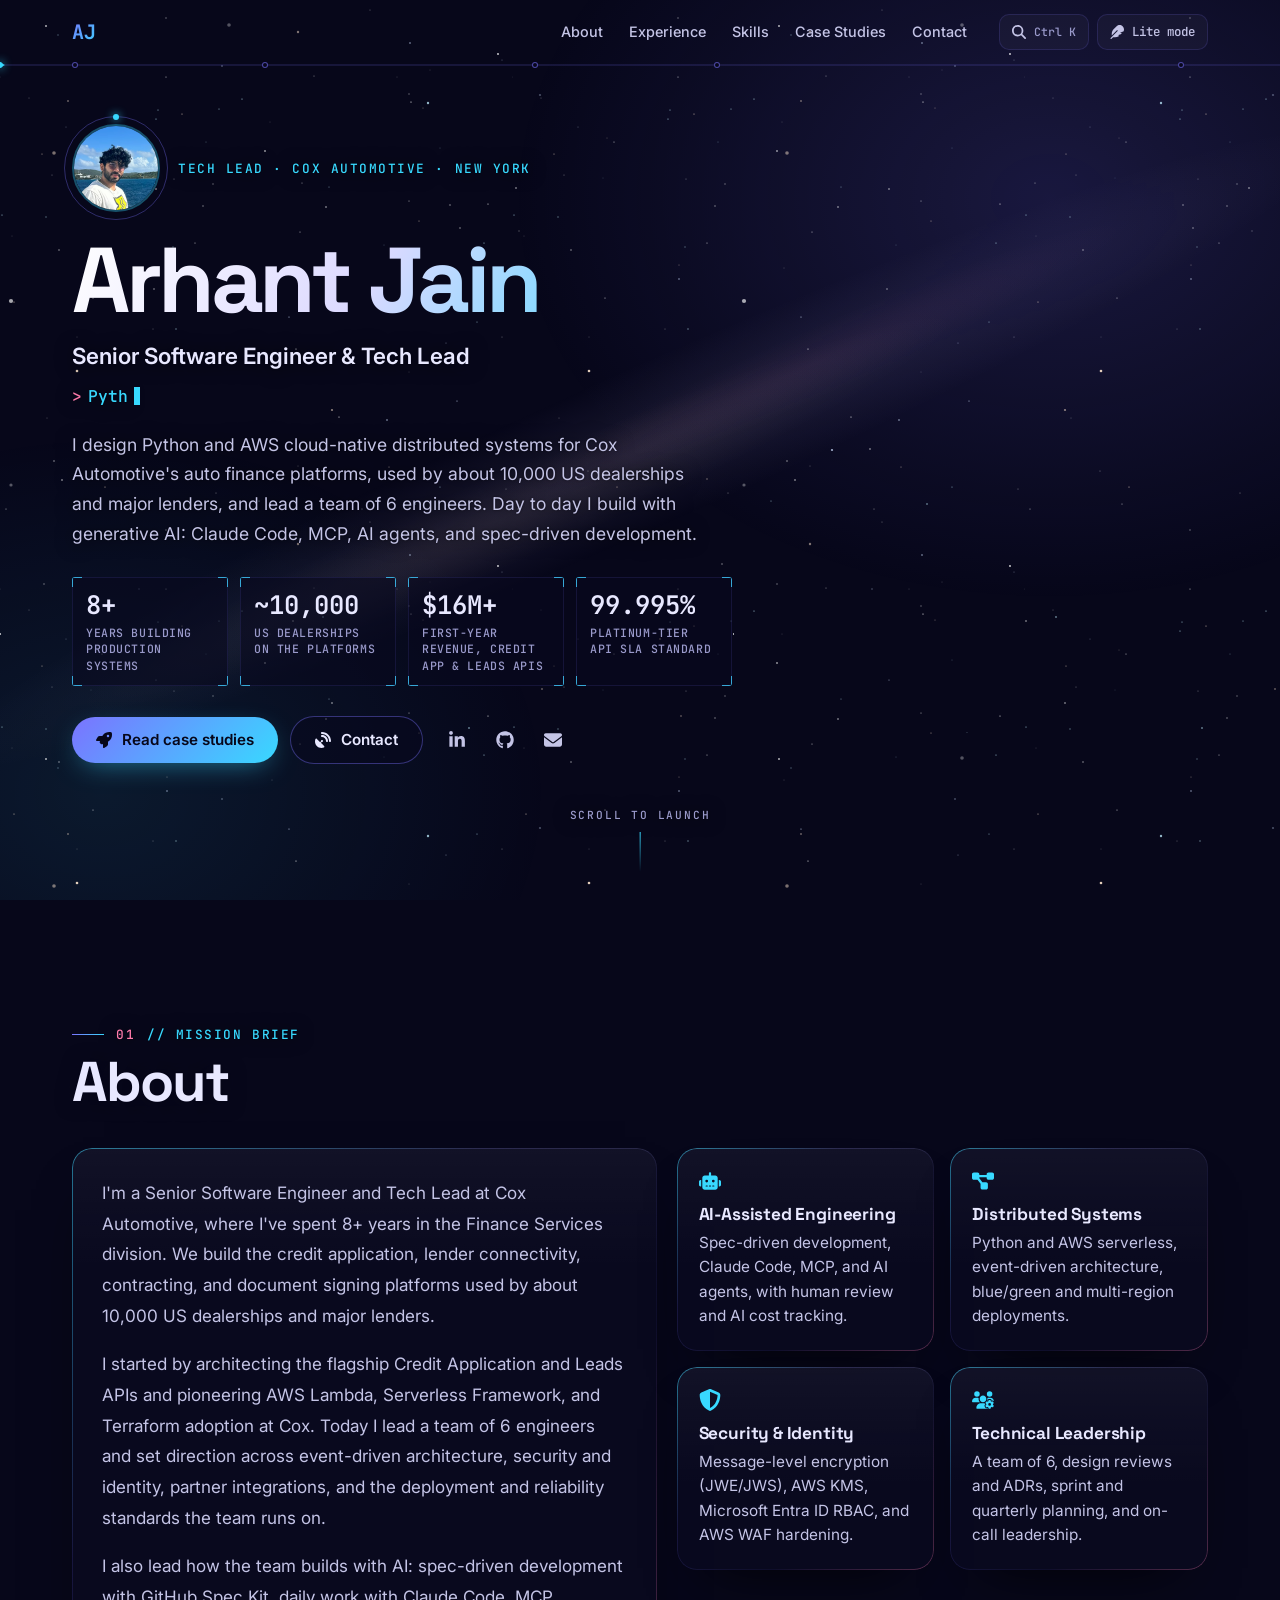
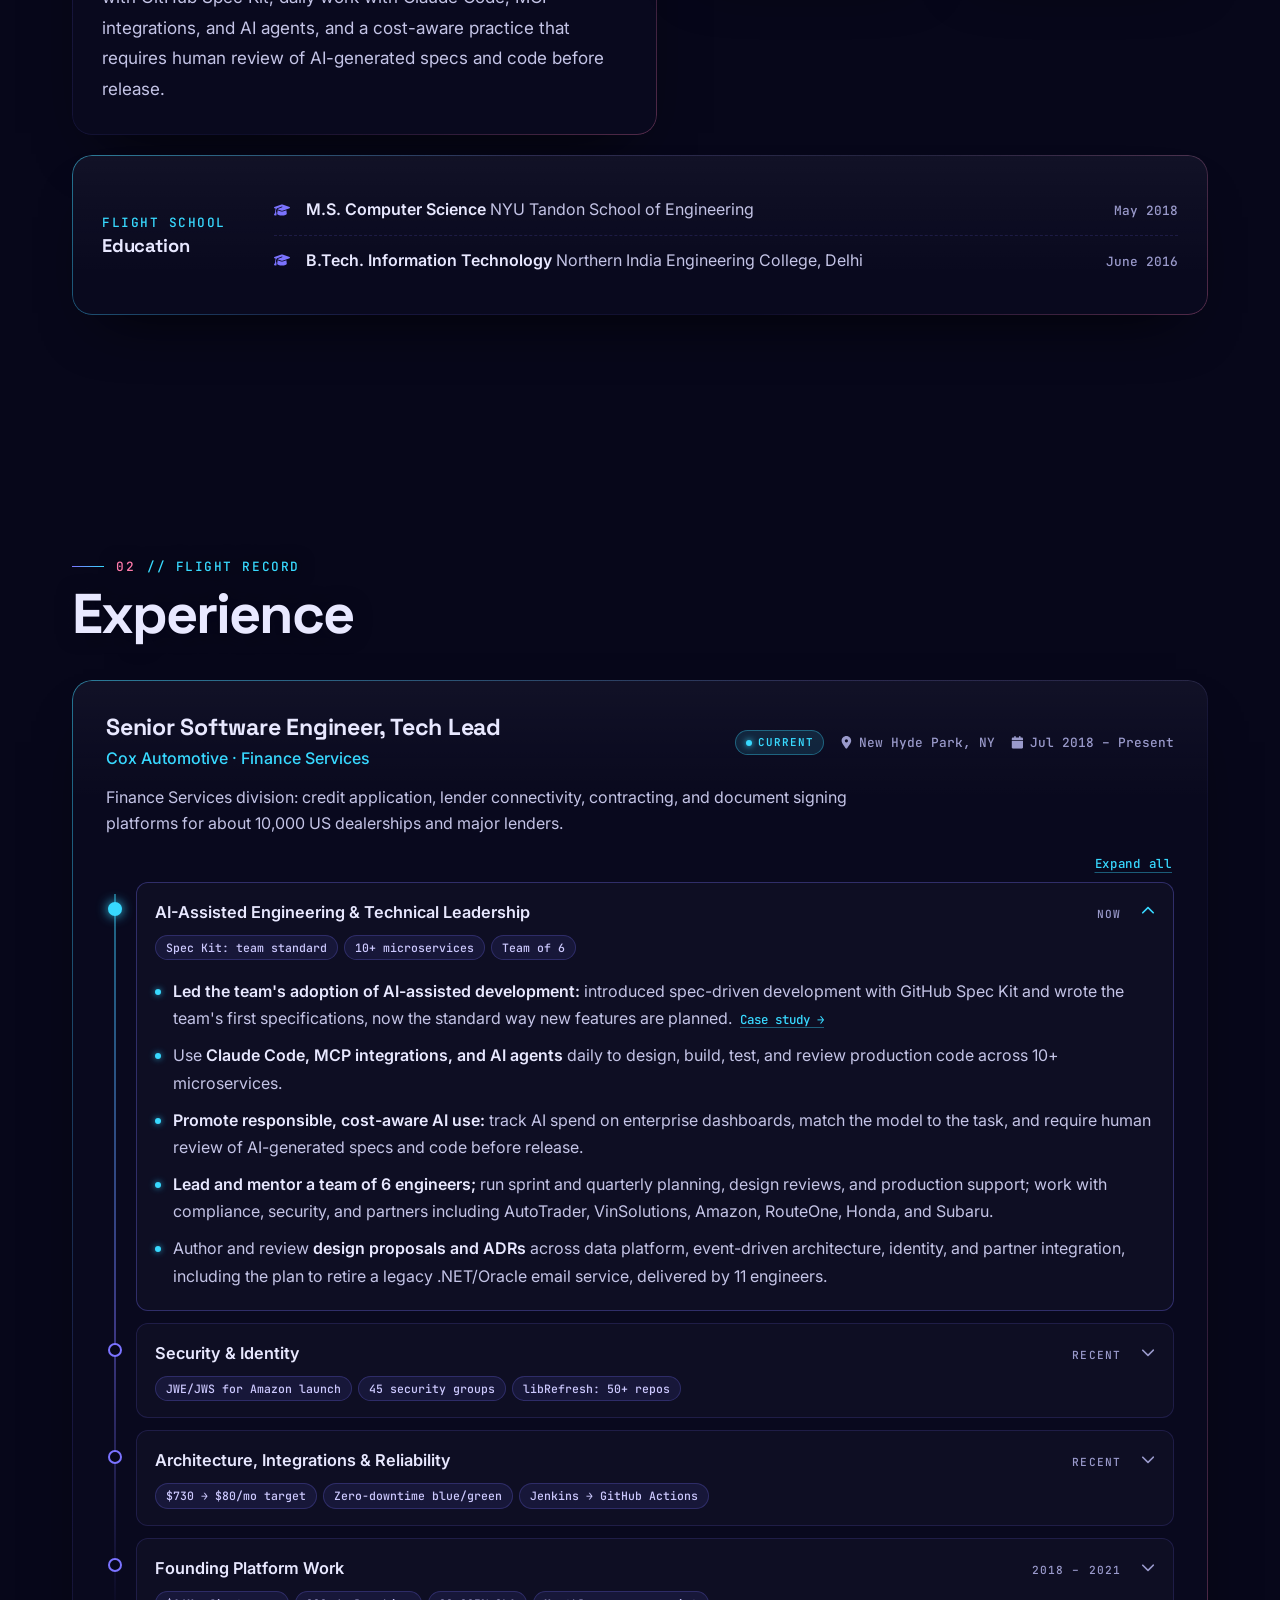
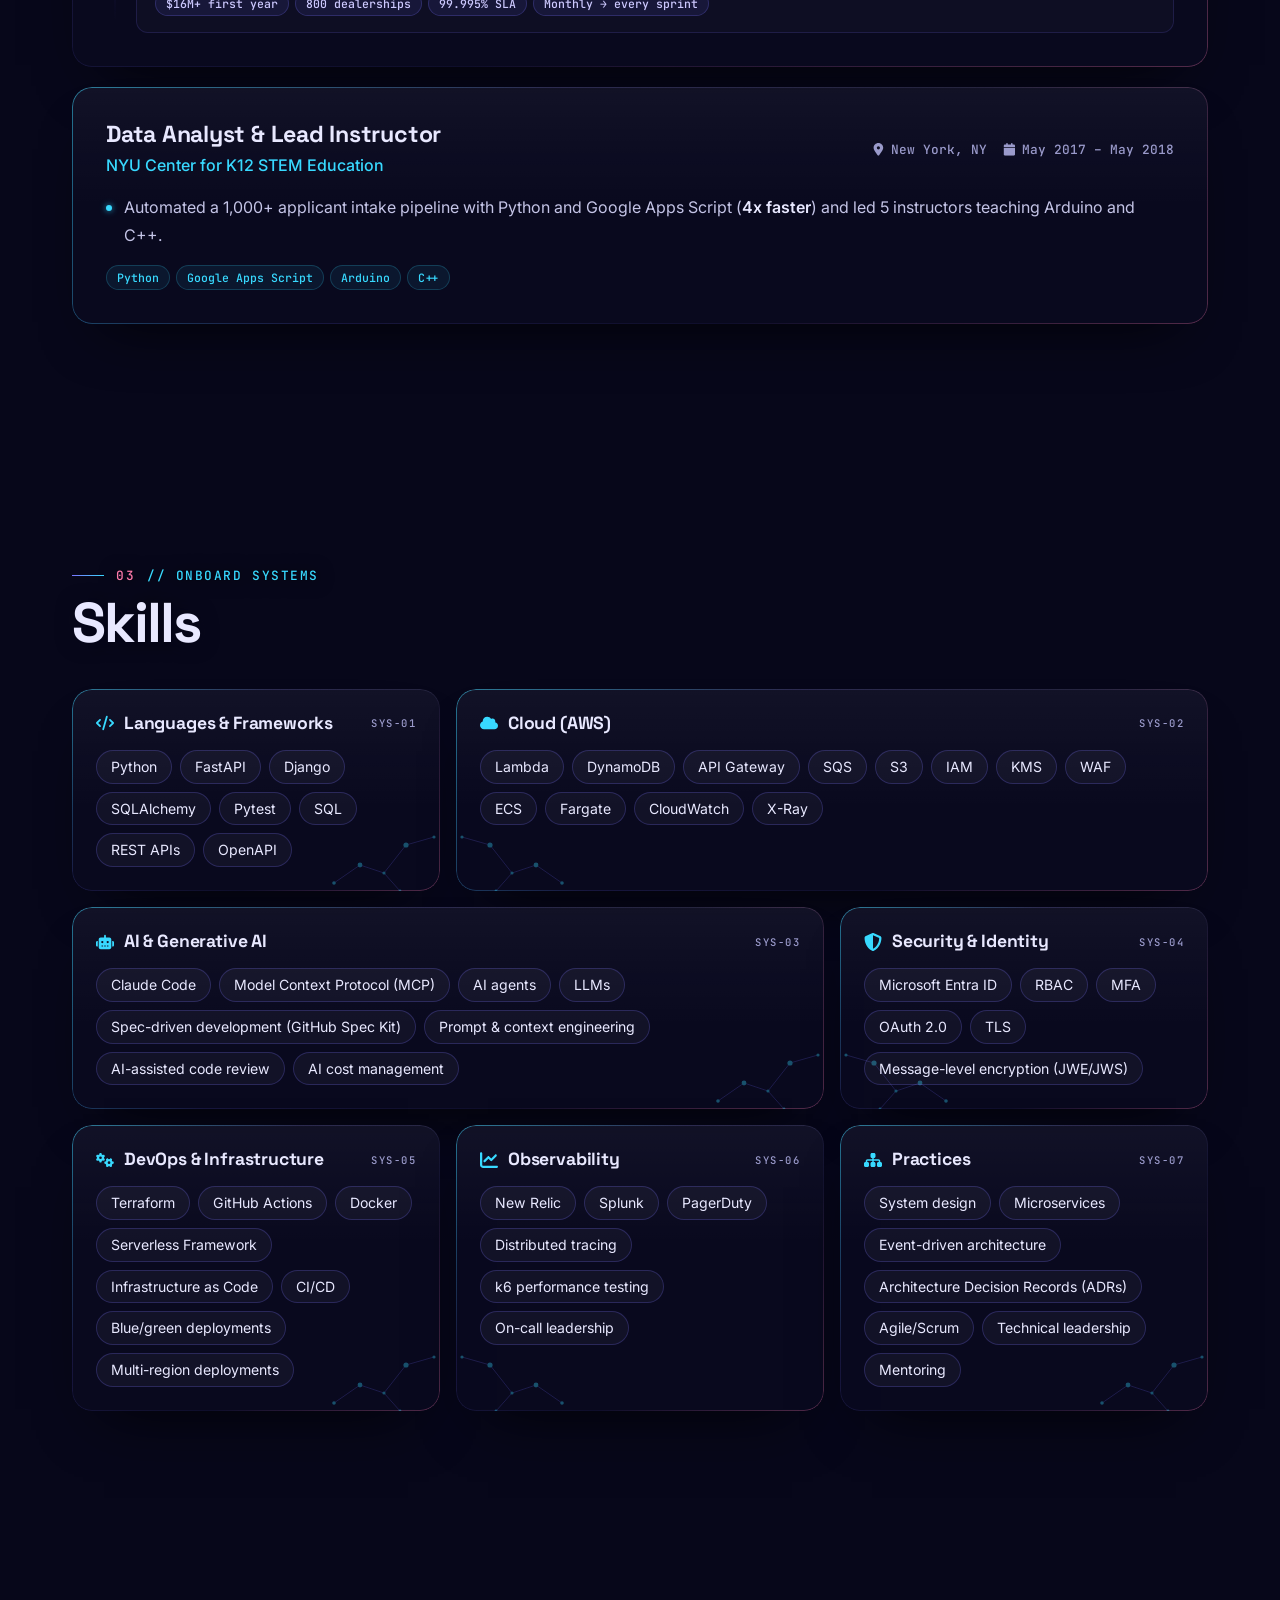
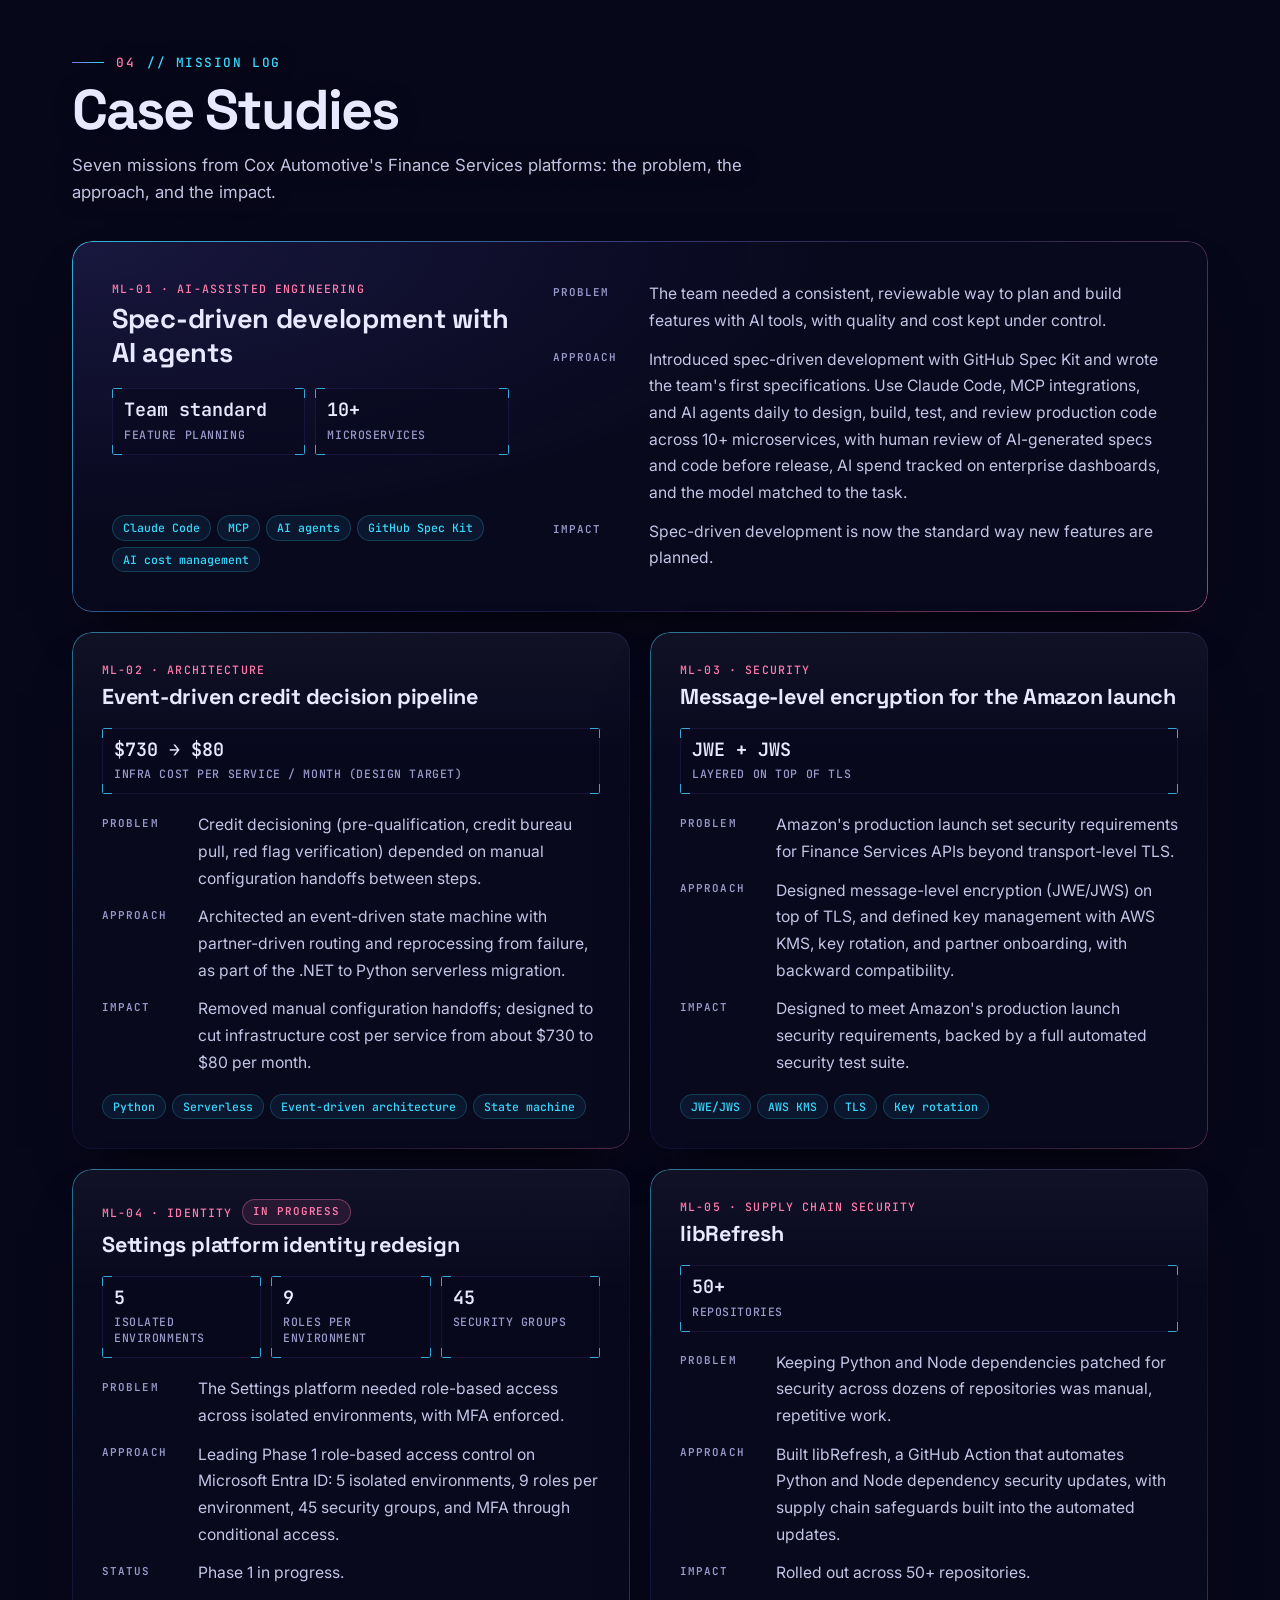
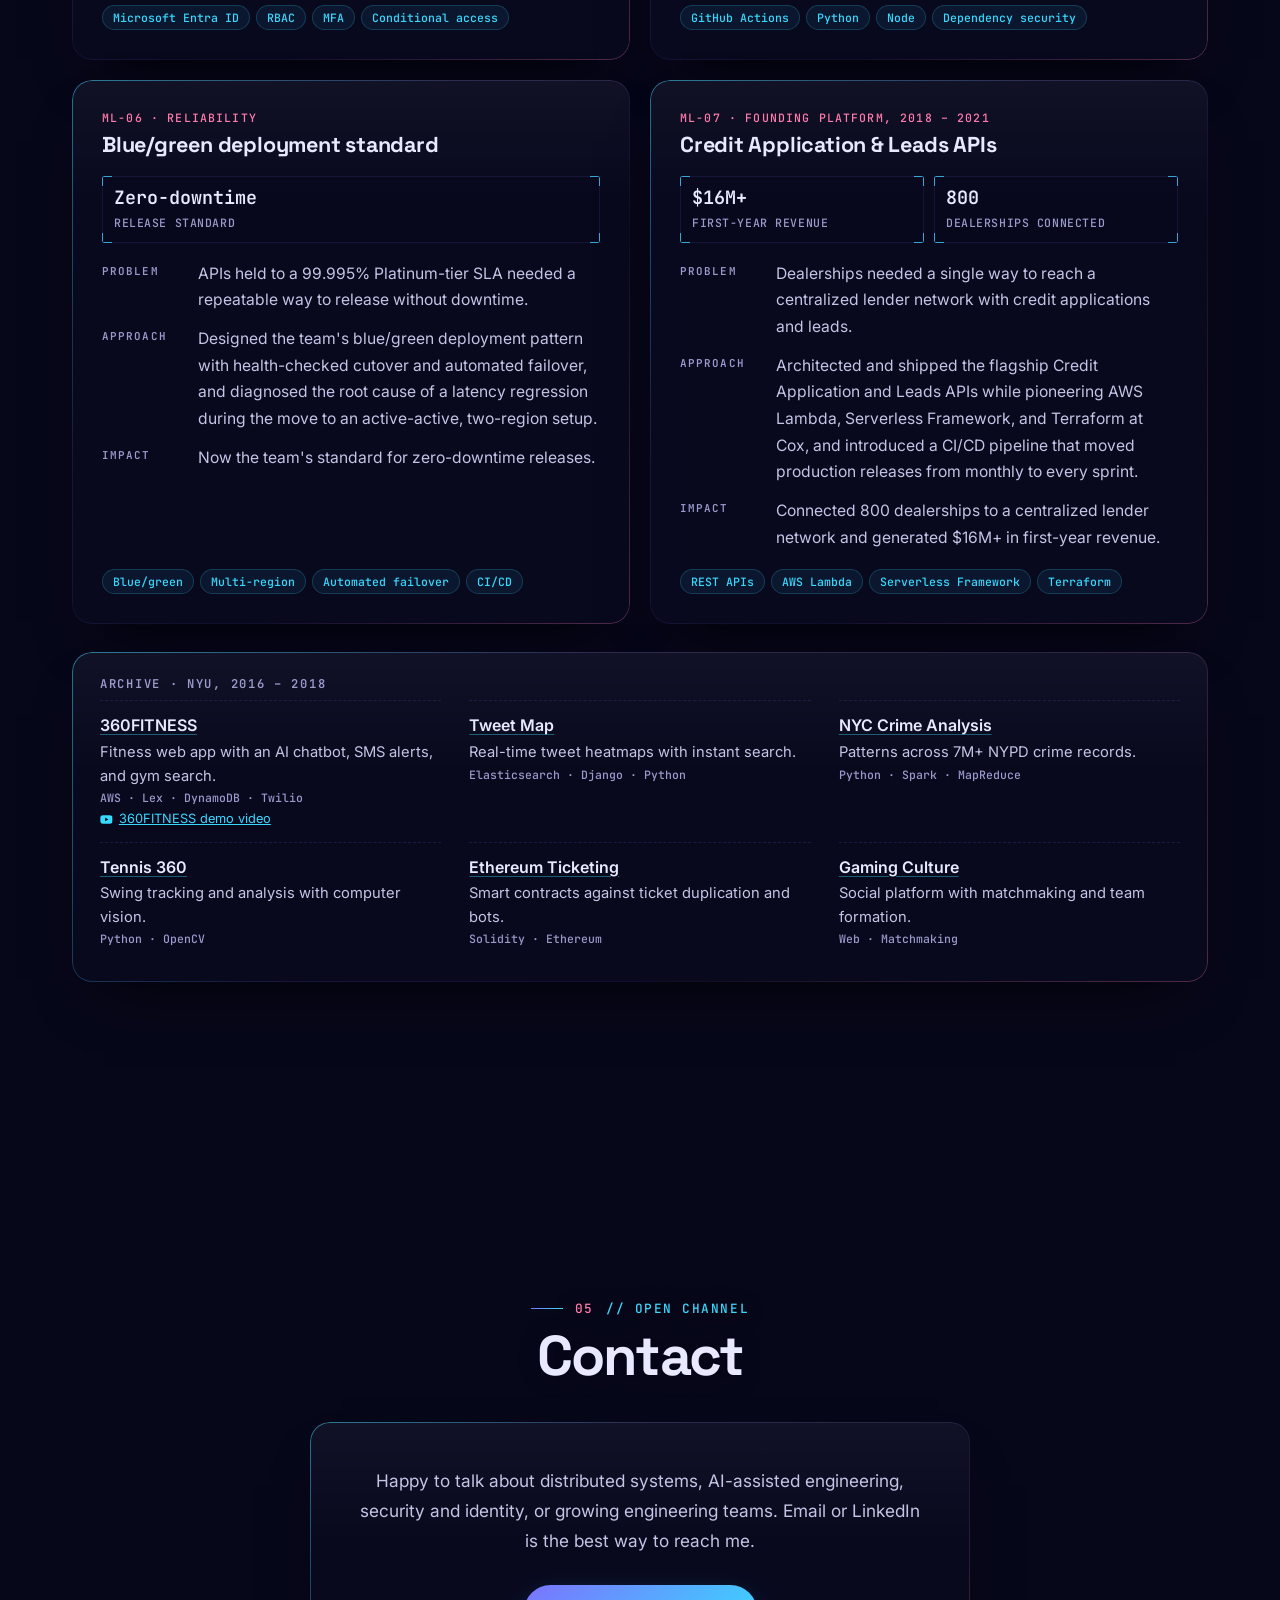
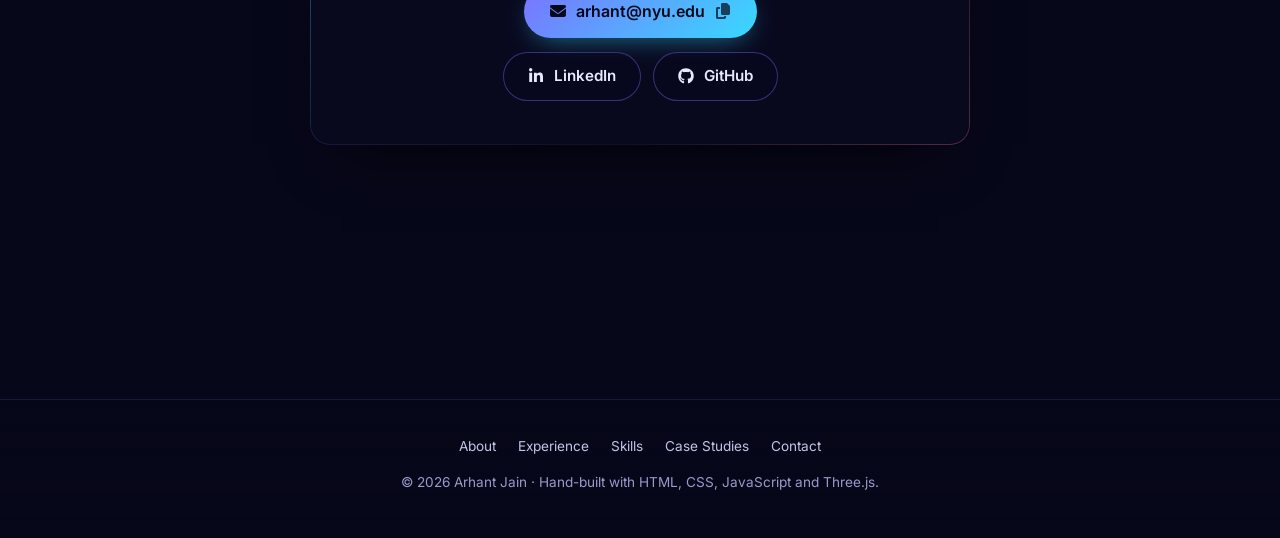
==== commit 439ac074: "Add event-horizon plunge; fix scene dying after idle and lite toggle Event horizon - Keep scrolling " ====
--- a/index.html
+++ b/index.html
@@ -761,6 +761,29 @@
     </div>
     <p class="sr-only" id="live-status" role="status" aria-live="polite"></p>
 
+    <!-- Event-horizon plunge (full motion only): keep scrolling at the very bottom to fall in -->
+    <p class="plunge-hint" id="plunge-hint" aria-hidden="true">Keep scrolling to cross the event horizon</p>
+    <div class="plunge-hud" id="plunge-hud" aria-hidden="true">
+        <span class="plunge-phase" id="plunge-phase">Free fall</span>
+        <span class="plunge-r" id="plunge-r">r = 19.4 r<sub>s</sub></span>
+        <span class="plunge-v" id="plunge-v">v = 0.23 c</span>
+        <span class="plunge-exit">Click, tap or press Esc to return</span>
+    </div>
+    <div class="plunge-end" id="plunge-end" role="dialog" aria-labelledby="plunge-end-title" hidden>
+        <div class="plunge-end-inner">
+            <p class="mono-label"><span class="sec-num">r &rarr; 0</span> // Singularity</p>
+            <h2 id="plunge-end-title">You crossed the event horizon.</h2>
+            <p>Past the horizon every path leads inward, and nothing gets back out. Messages to me still do.</p>
+            <div class="contact-actions">
+                <button type="button" class="btn btn-primary" data-plunge-exit>Fly back out</button>
+                <a class="btn btn-ghost" href="mailto:arhant@nyu.edu" data-copy-email data-track="copy_email">
+                    <svg class="icon" aria-hidden="true" focusable="false"><use href="#i-envelope"/></svg>
+                    <span>arhant@nyu.edu</span>
+                </a>
+            </div>
+        </div>
+    </div>
+
     <footer class="footer">
         <nav aria-label="Footer">
             <ul class="footer-links" role="list">
--- a/css/style.css
+++ b/css/style.css
@@ -1022,6 +1022,78 @@
         font-size: 0.75rem;
     }
     .palette-foot kbd + kbd { margin-left: -2px; }
+
+    /* ---------- Event-horizon plunge ---------- */
+    .plunge-hint {
+        position: fixed;
+        left: 50%;
+        bottom: max(22px, env(safe-area-inset-bottom));
+        z-index: 95;
+        padding: 8px 16px;
+        border-radius: 999px;
+        border: 1px solid rgb(var(--accent-2-rgb) / 0.35);
+        background: rgb(7 7 26 / 0.65);
+        color: var(--accent-2);
+        font: 500 0.74rem var(--mono);
+        letter-spacing: 0.12em;
+        text-transform: uppercase;
+        white-space: nowrap;
+        translate: -50% 0;
+        opacity: 0;
+        visibility: hidden;
+        pointer-events: none;
+        transition: opacity 0.4s var(--ease), visibility 0.4s;
+    }
+    .plunge-hint.is-visible { opacity: 1; visibility: visible; }
+
+    html.is-plunging { overflow: hidden; overscroll-behavior: none; }
+    html.is-plunging main,
+    html.is-plunging .footer,
+    html.is-plunging .hud,
+    html.is-plunging .back-to-top,
+    html.is-plunging .plunge-hint {
+        opacity: 0 !important;
+        pointer-events: none;
+        transition: opacity 0.9s var(--ease) !important;
+    }
+
+    .plunge-hud {
+        position: fixed;
+        left: max(var(--gutter), env(safe-area-inset-left));
+        bottom: max(24px, env(safe-area-inset-bottom));
+        z-index: 120;
+        display: grid;
+        gap: 4px;
+        color: var(--text-2);
+        font: 500 0.8rem var(--mono);
+        letter-spacing: 0.04em;
+        text-shadow: 0 1px 12px #000, 0 0 2px #000;
+        opacity: 0;
+        visibility: hidden;
+        pointer-events: none;
+        transition: opacity 0.8s var(--ease) 0.4s, visibility 0.8s 0.4s;
+    }
+    html.is-plunging .plunge-hud { opacity: 1; visibility: visible; }
+    .plunge-phase { color: var(--accent-2); font-size: 0.72rem; letter-spacing: 0.16em; text-transform: uppercase; }
+    .plunge-r { color: var(--text); font-size: 1.05rem; font-variant-numeric: tabular-nums; }
+    .plunge-v { font-variant-numeric: tabular-nums; }
+    .plunge-exit { margin-top: 10px; color: var(--text-muted); font-size: 0.7rem; }
+
+    .plunge-end {
+        position: fixed;
+        inset: 0;
+        z-index: 130;
+        display: grid;
+        place-items: center;
+        padding: var(--gutter);
+        text-align: center;
+        opacity: 0;
+        transition: opacity 1.4s var(--ease);
+    }
+    .plunge-end.is-visible { opacity: 1; }
+    .plunge-end-inner { max-width: 580px; }
+    .plunge-end h2 { margin: 12px 0 14px; font-size: clamp(2rem, 5vw, 3.1rem); letter-spacing: -0.03em; }
+    .plunge-end p:not(.mono-label) { color: var(--text-2); font-size: 1.08rem; line-height: 1.7; }
 
     /* ---------- Responsive ---------- */
     @media (max-width: 1024px) {
@@ -1127,6 +1199,8 @@
     }
 
     @keyframes spin { to { rotate: 360deg; } }
+    @keyframes bob { 50% { translate: -50% 5px; } }
+    html[data-motion="full"] .plunge-hint.is-visible { animation: bob 2.4s var(--ease) infinite; }
     html[data-motion="full"] .avatar-orbit { animation: spin 14s linear infinite; }
     html[data-motion="full"] .toast:not(.is-visible) { translate: -50% 16px; }
 
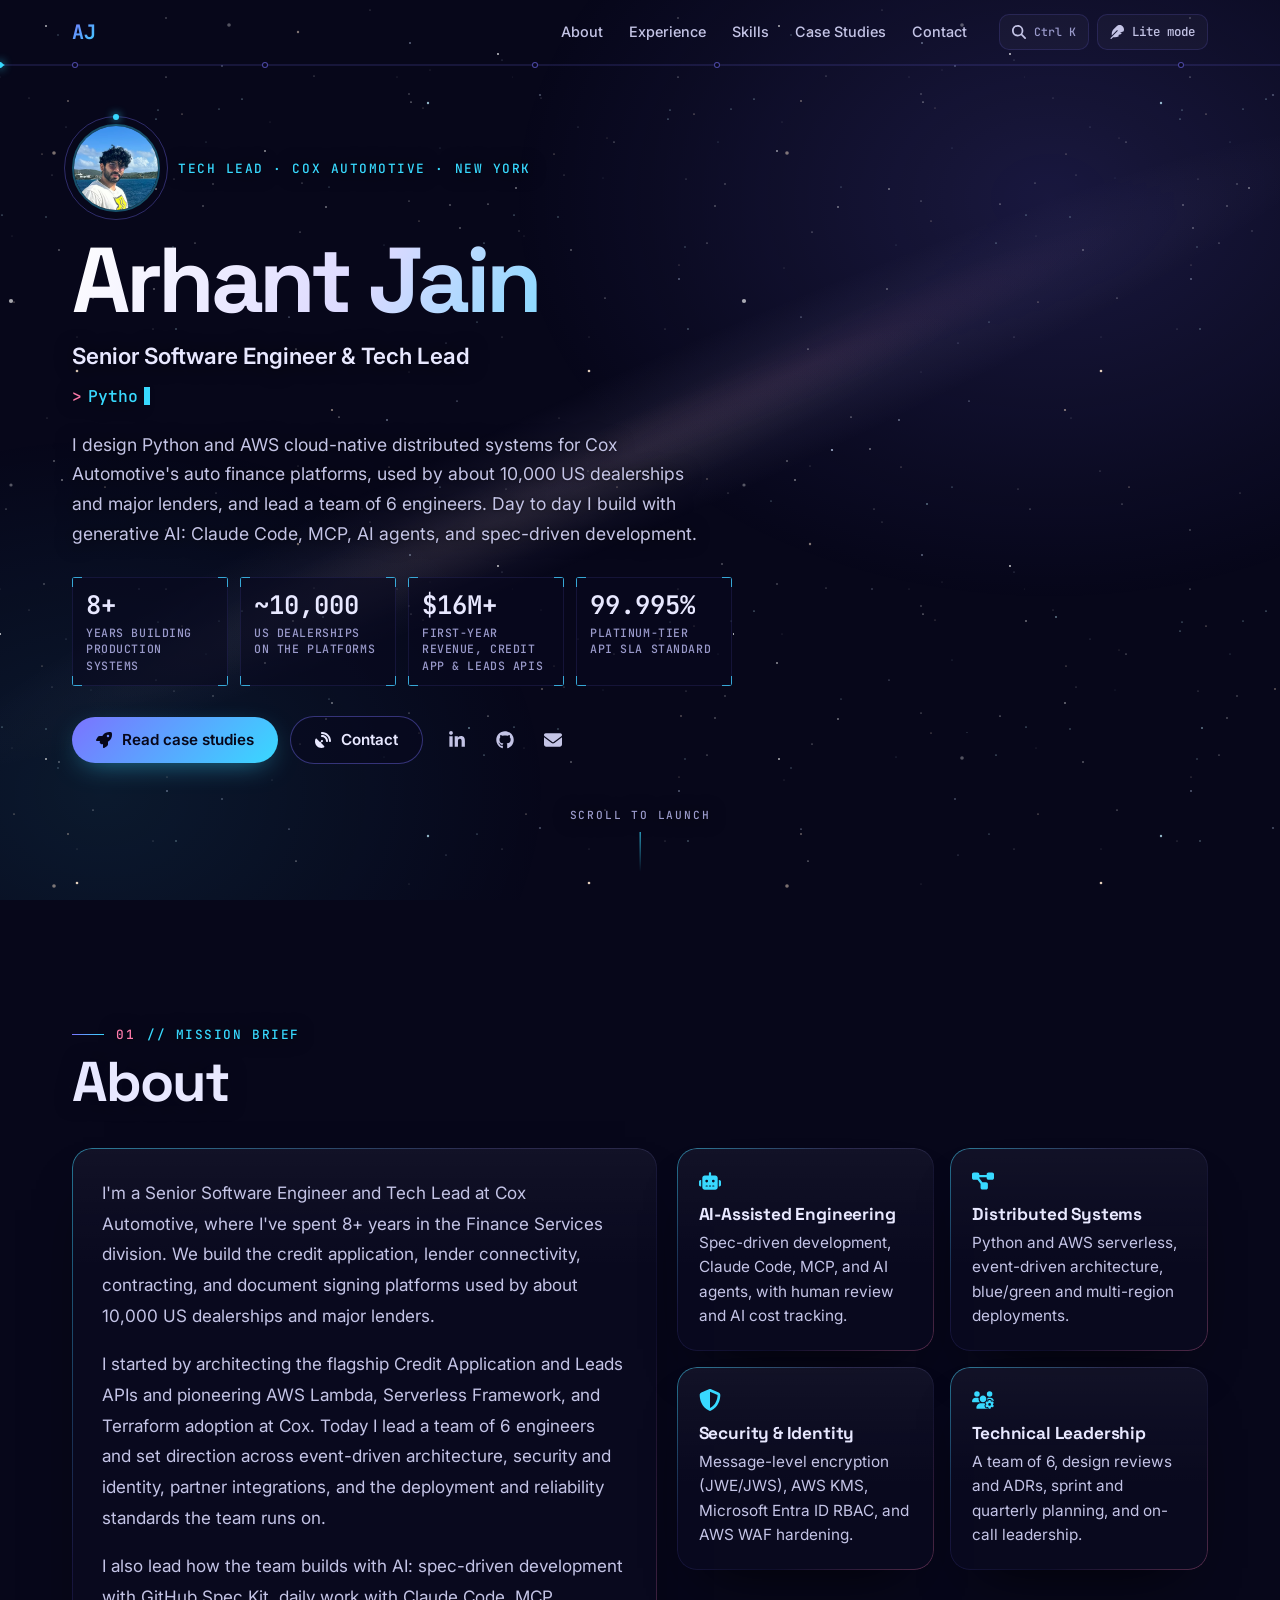
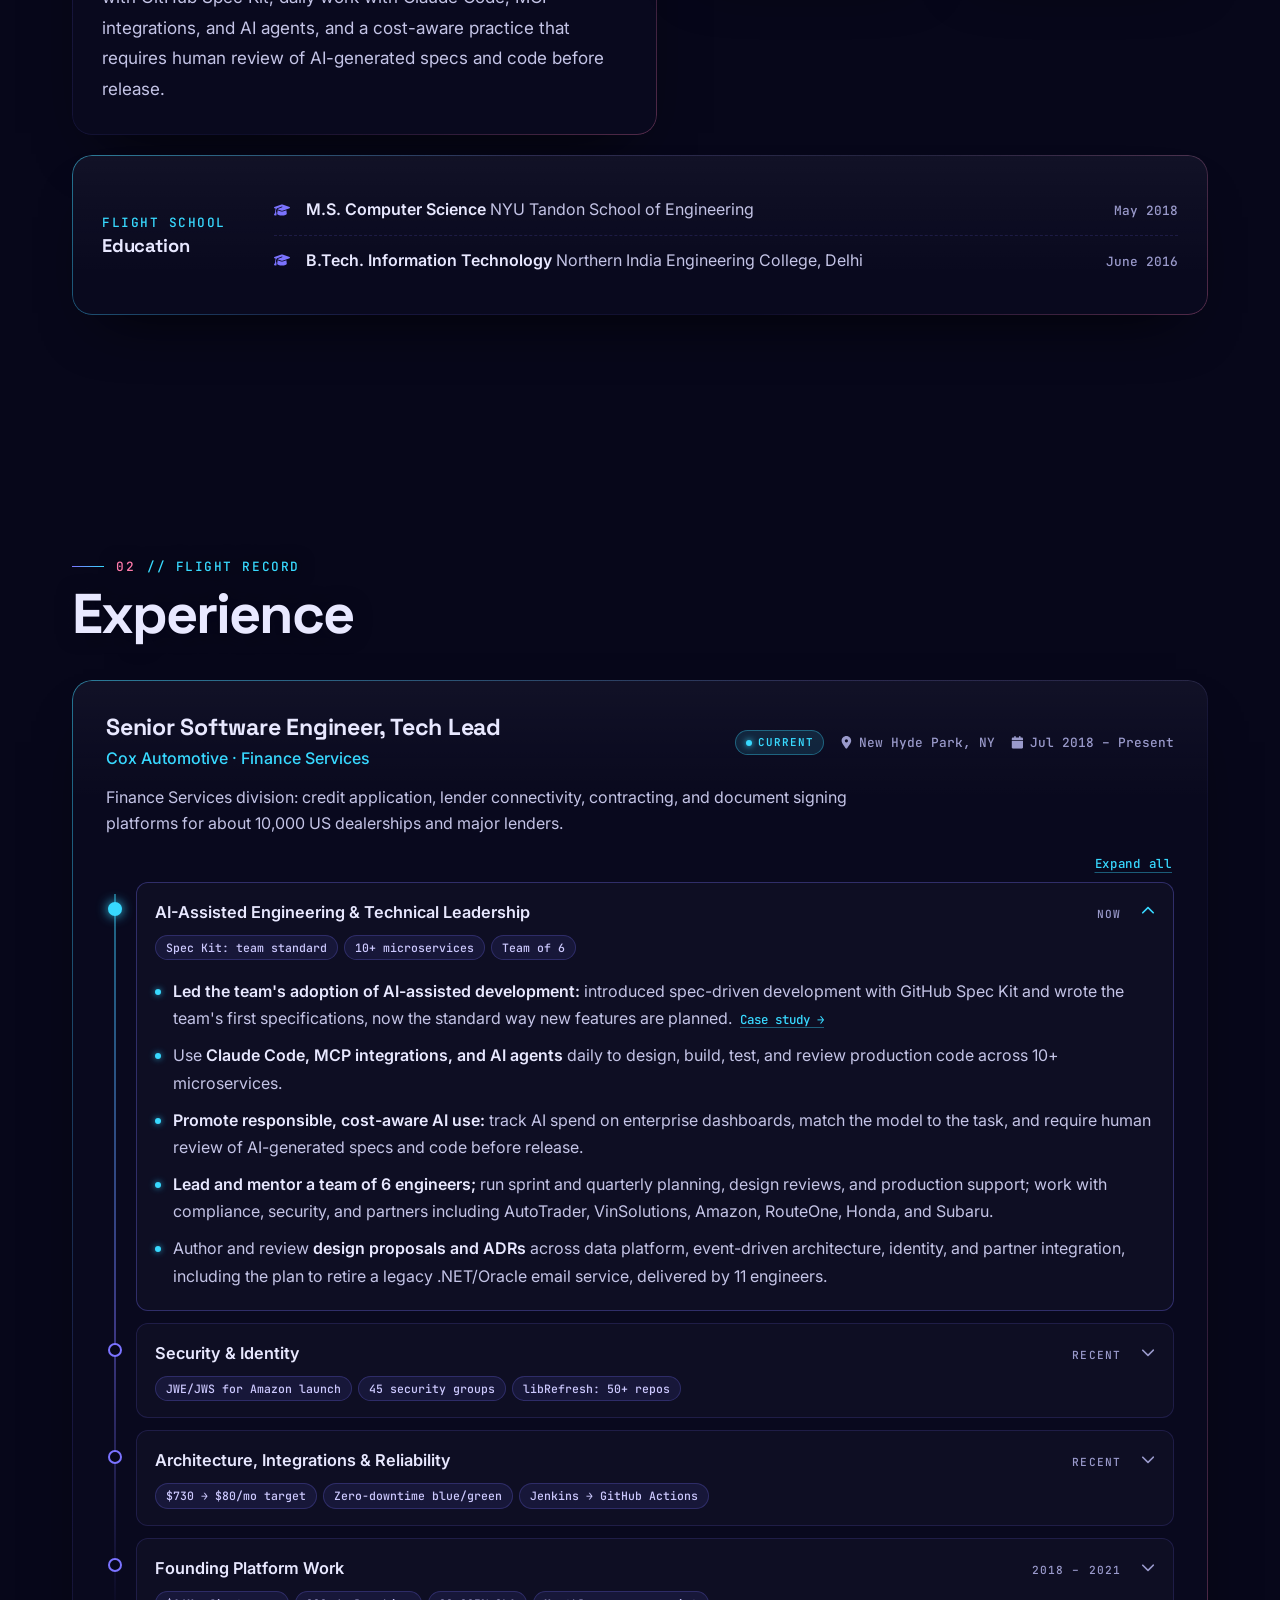
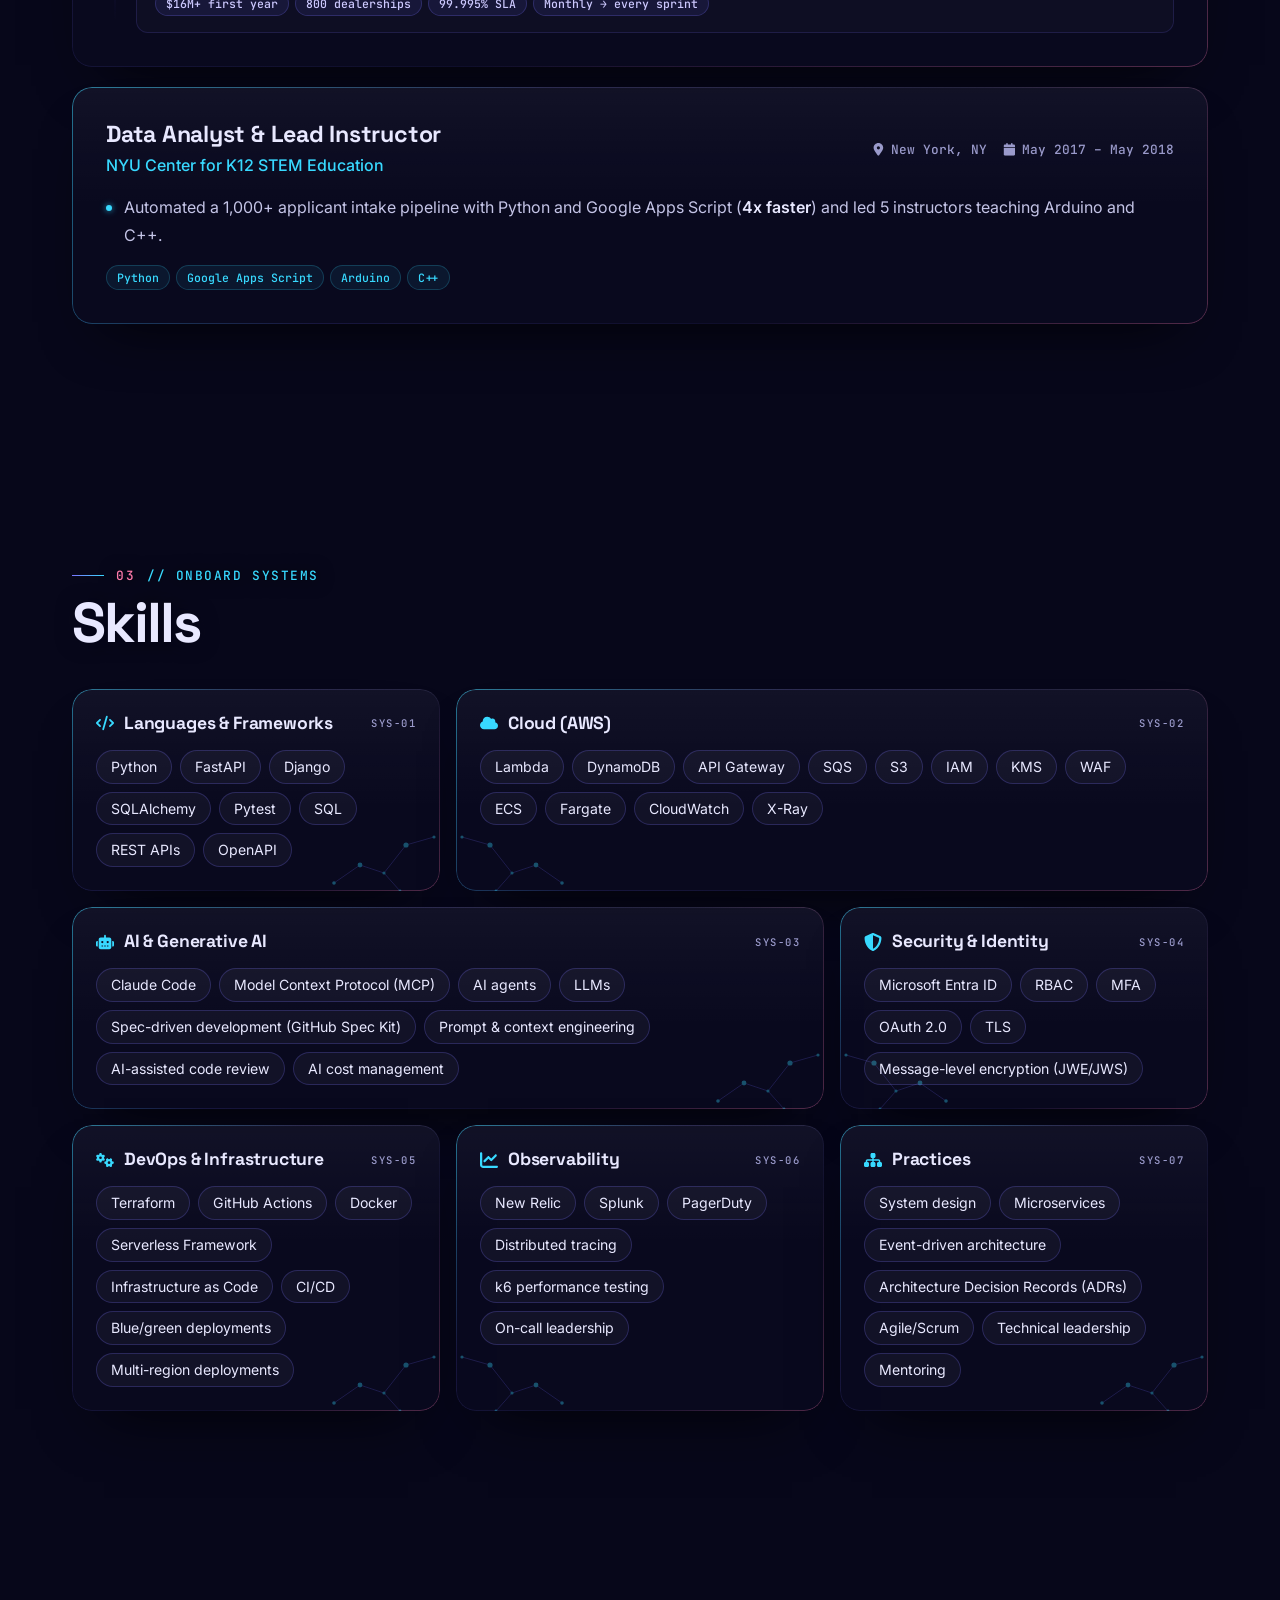
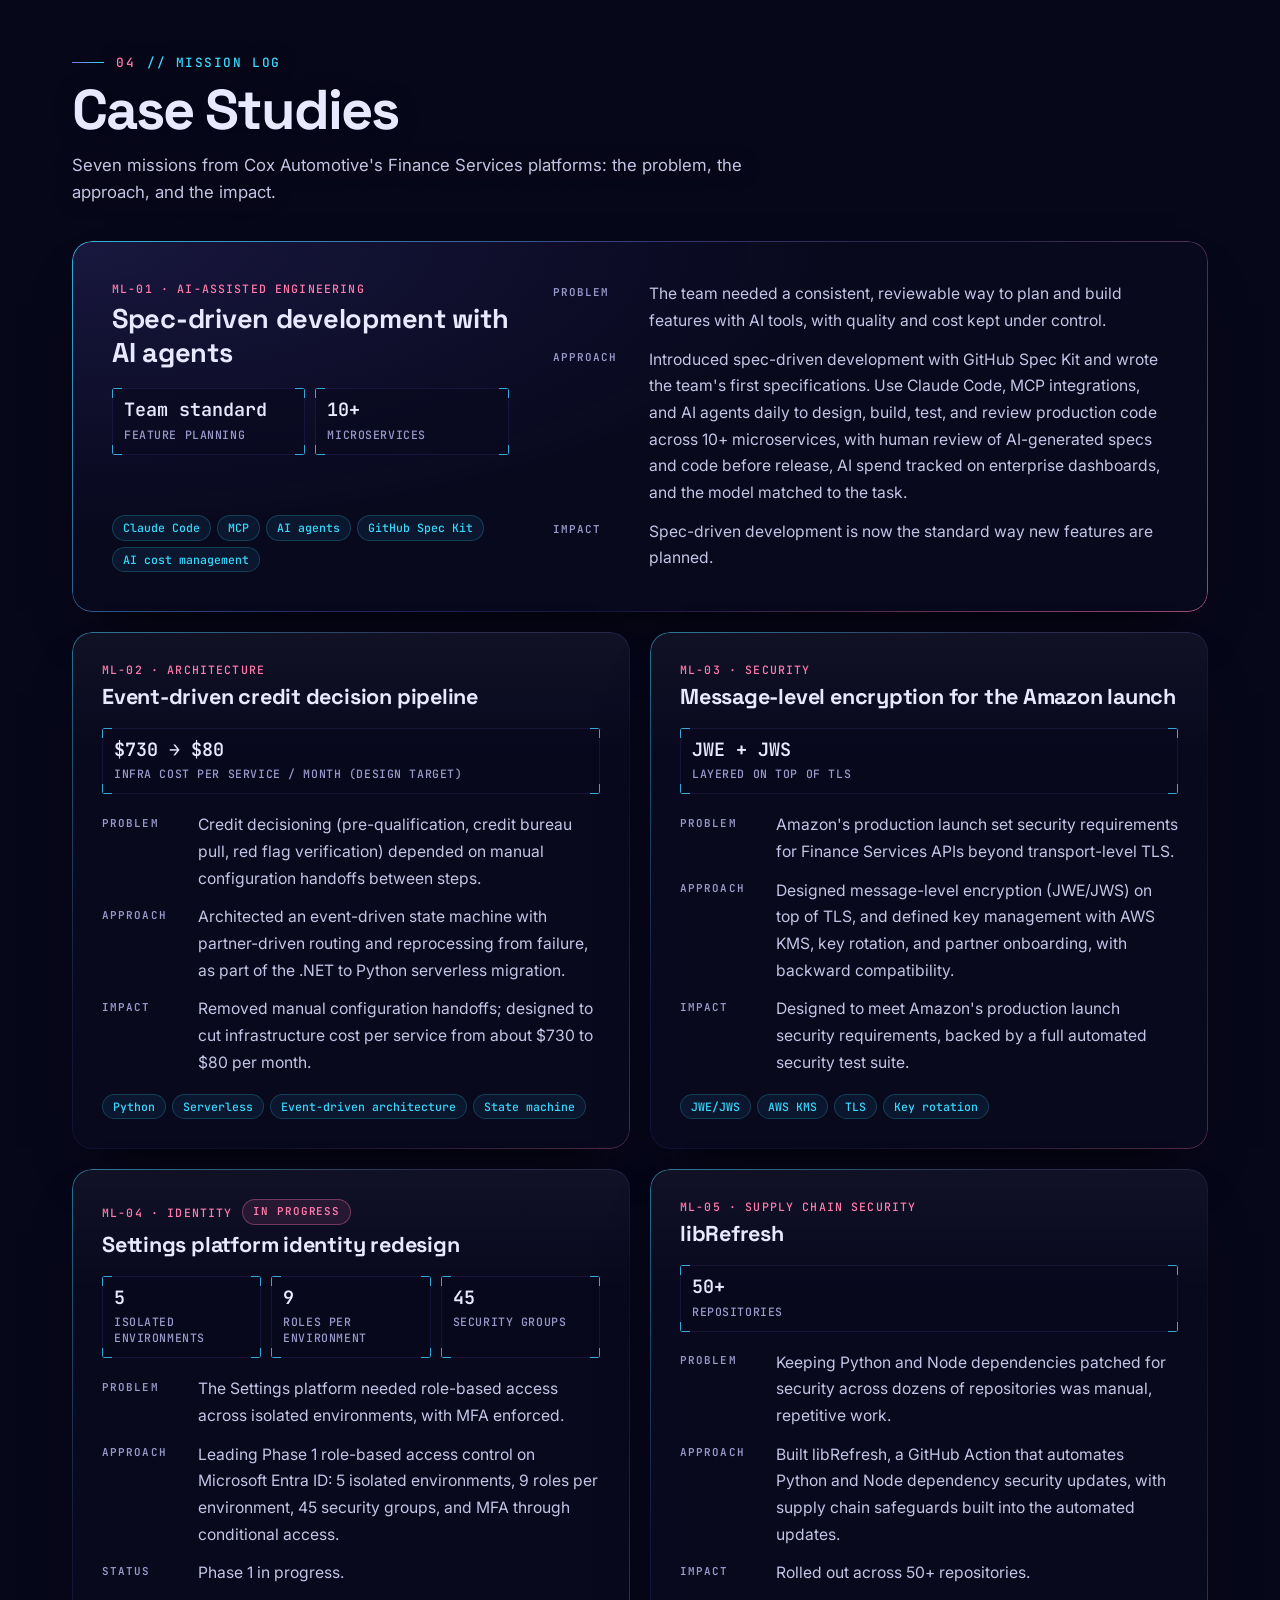
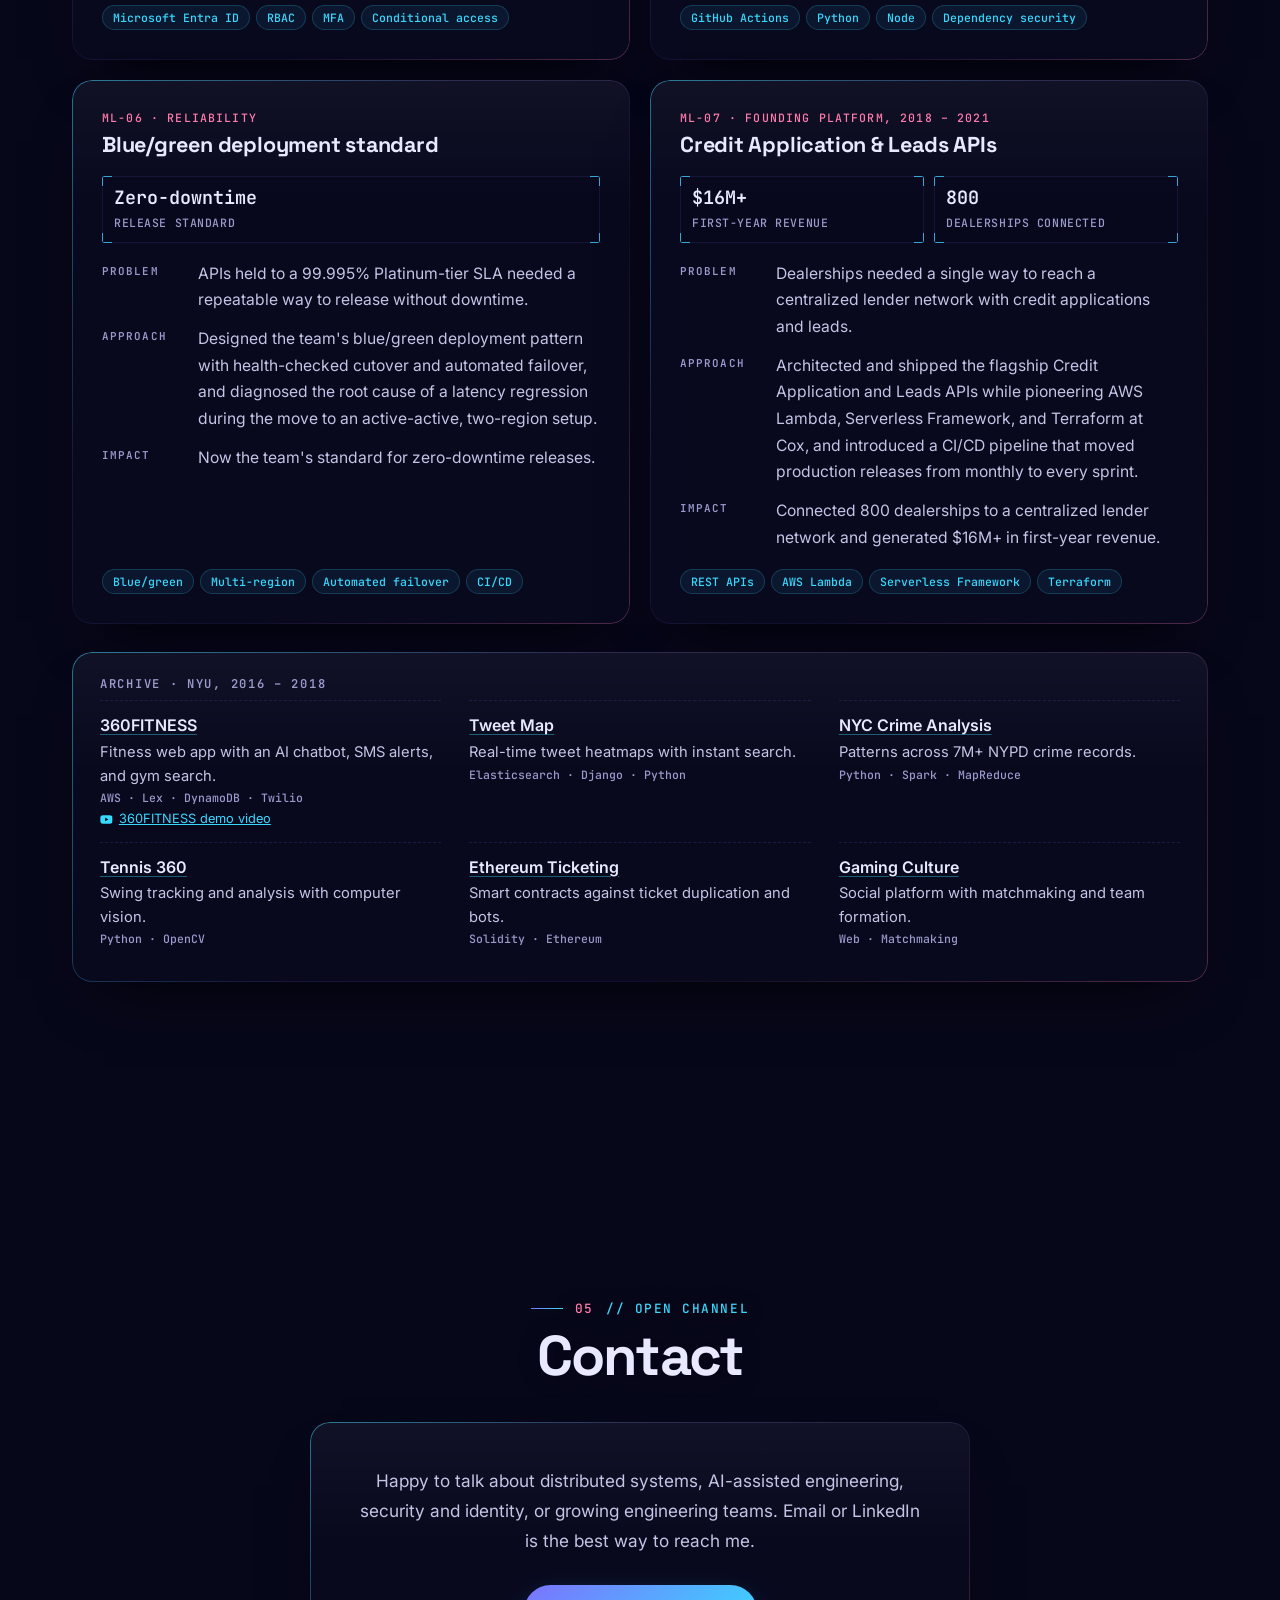
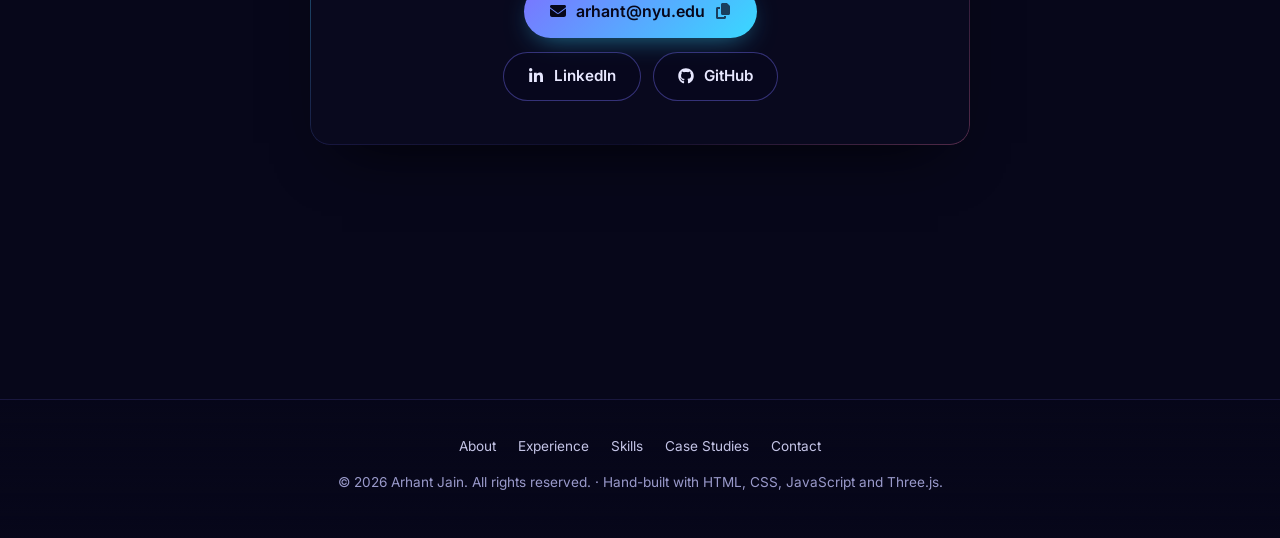
==== commit fb678008: "Add all-rights-reserved license and third-party notices - LICENSE: copyright notice reserving all ri" ====
--- a/index.html
+++ b/index.html
@@ -794,7 +794,7 @@
                 <li><a href="#contact">Contact</a></li>
             </ul>
         </nav>
-        <p>© 2026 Arhant Jain · Hand-built with HTML, CSS, JavaScript and Three.js.</p>
+        <p>© 2026 Arhant Jain. All rights reserved. · Hand-built with HTML, CSS, JavaScript and Three.js.</p>
     </footer>
 </body>
 </html>
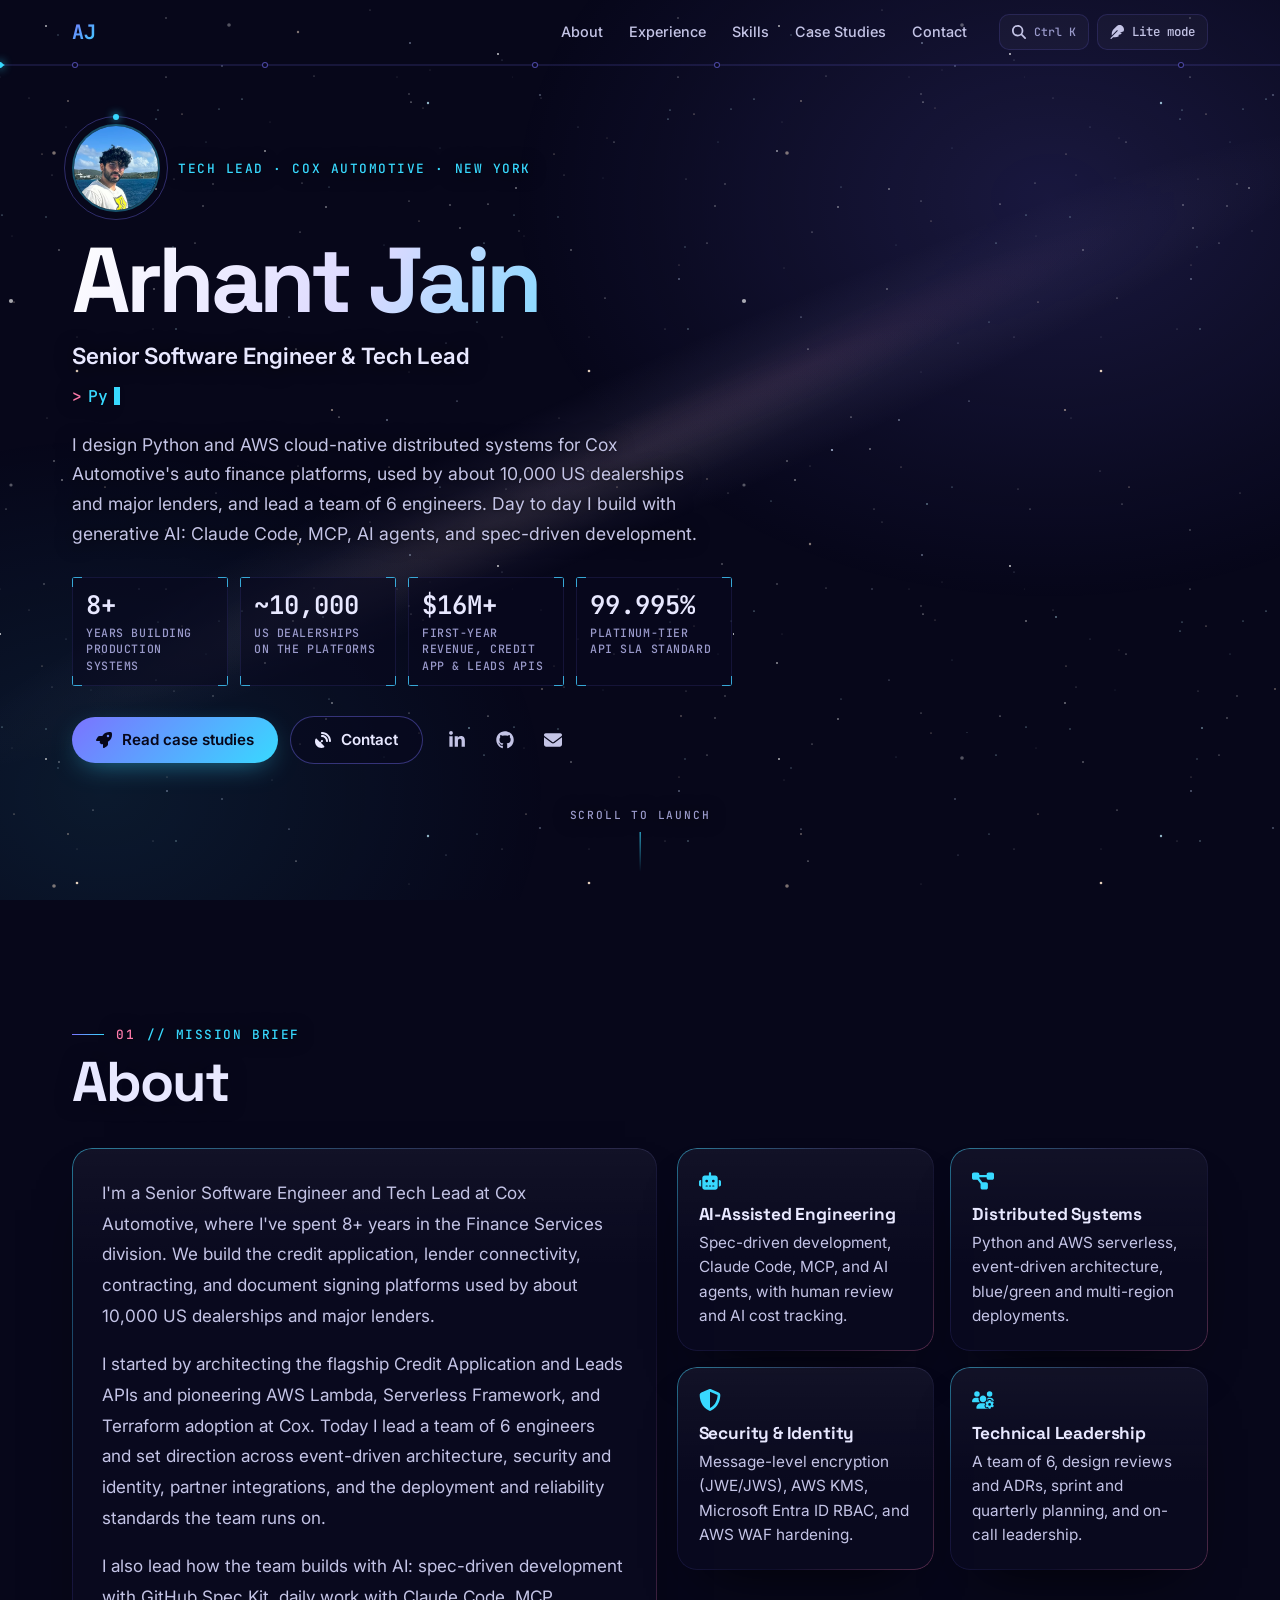
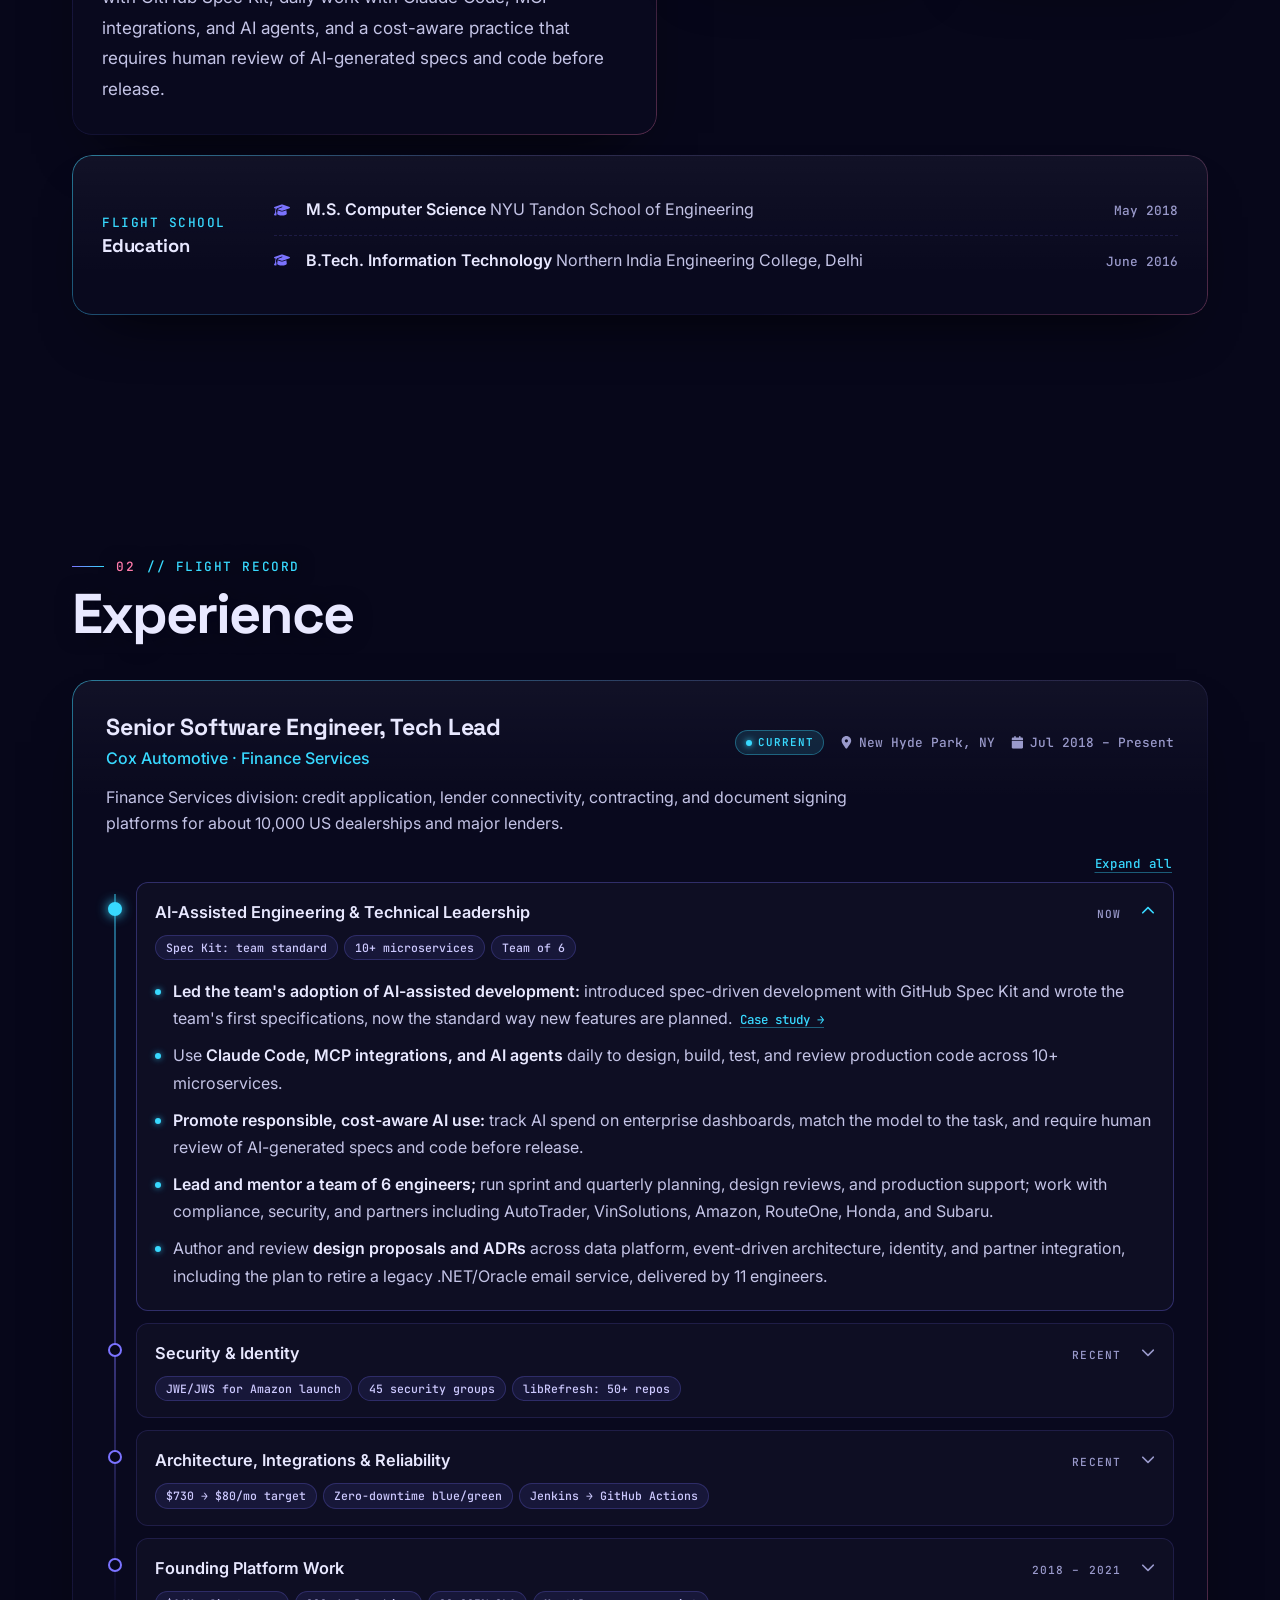
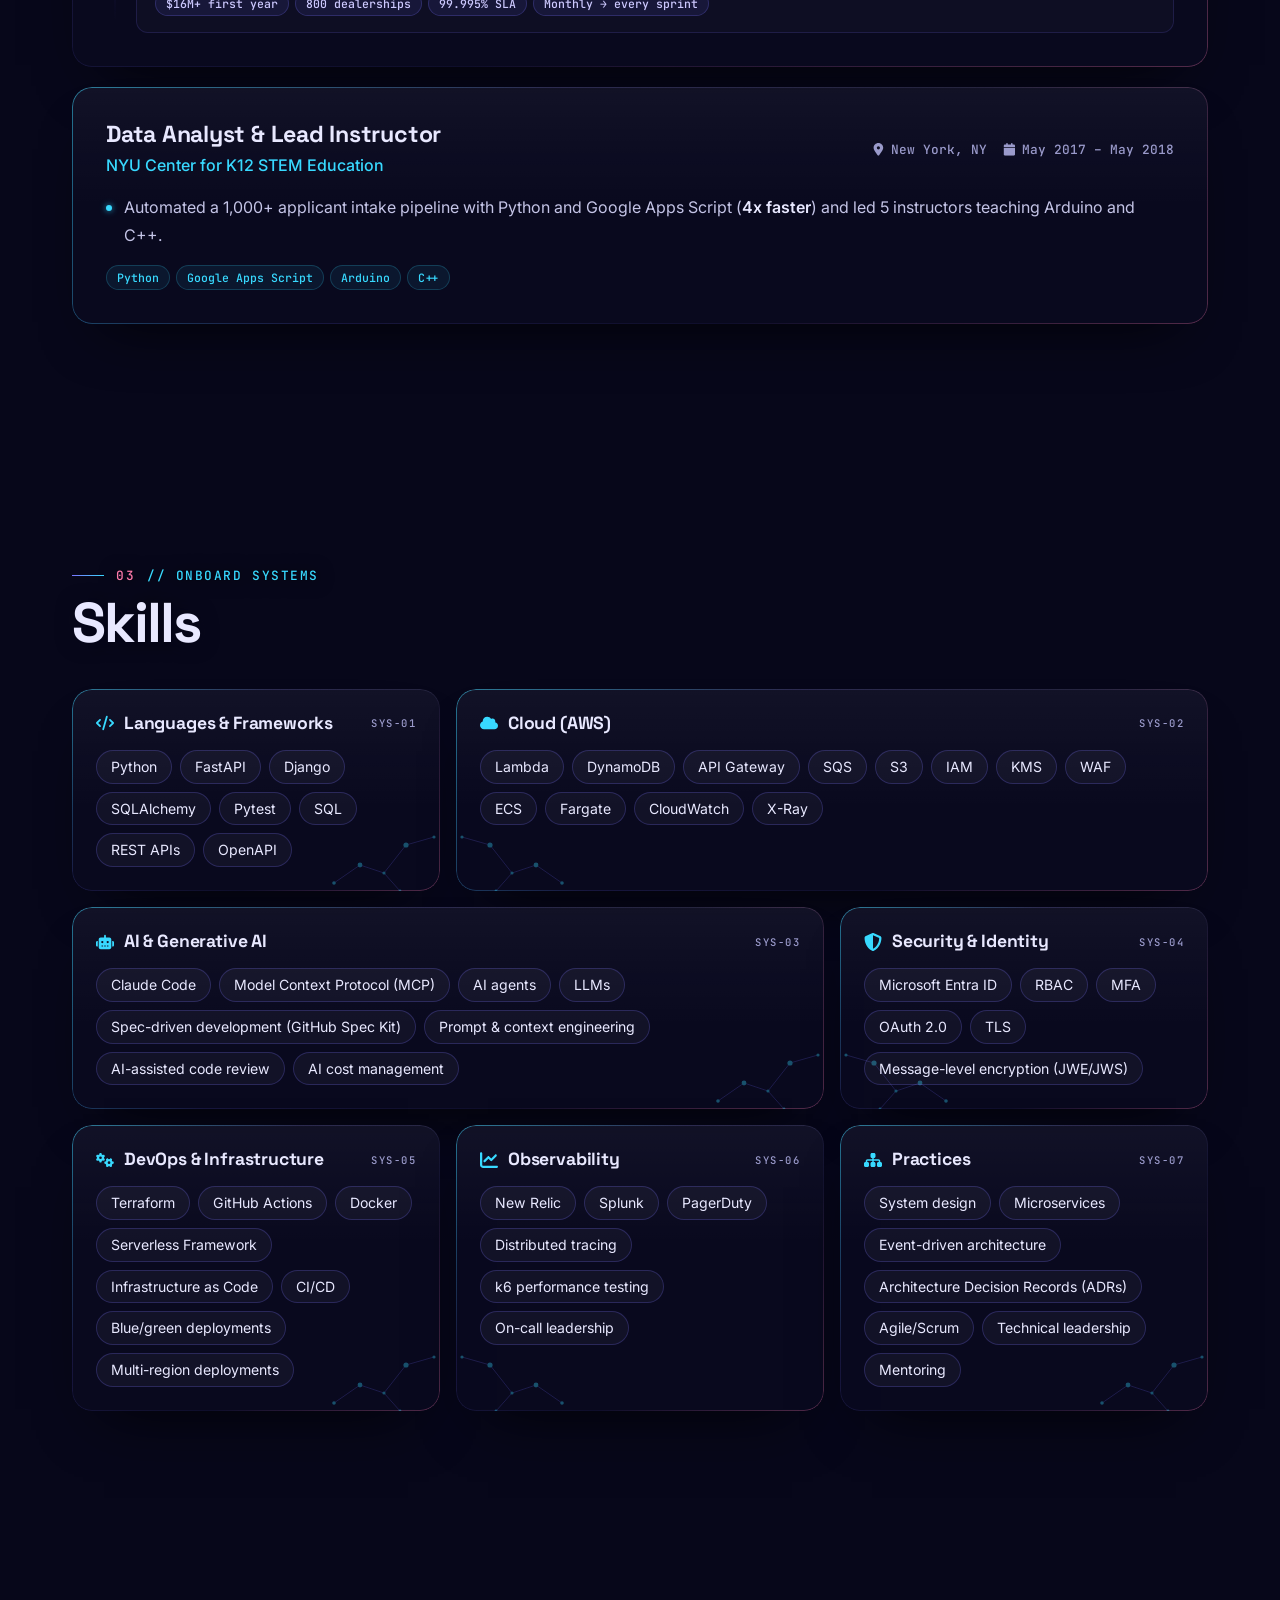
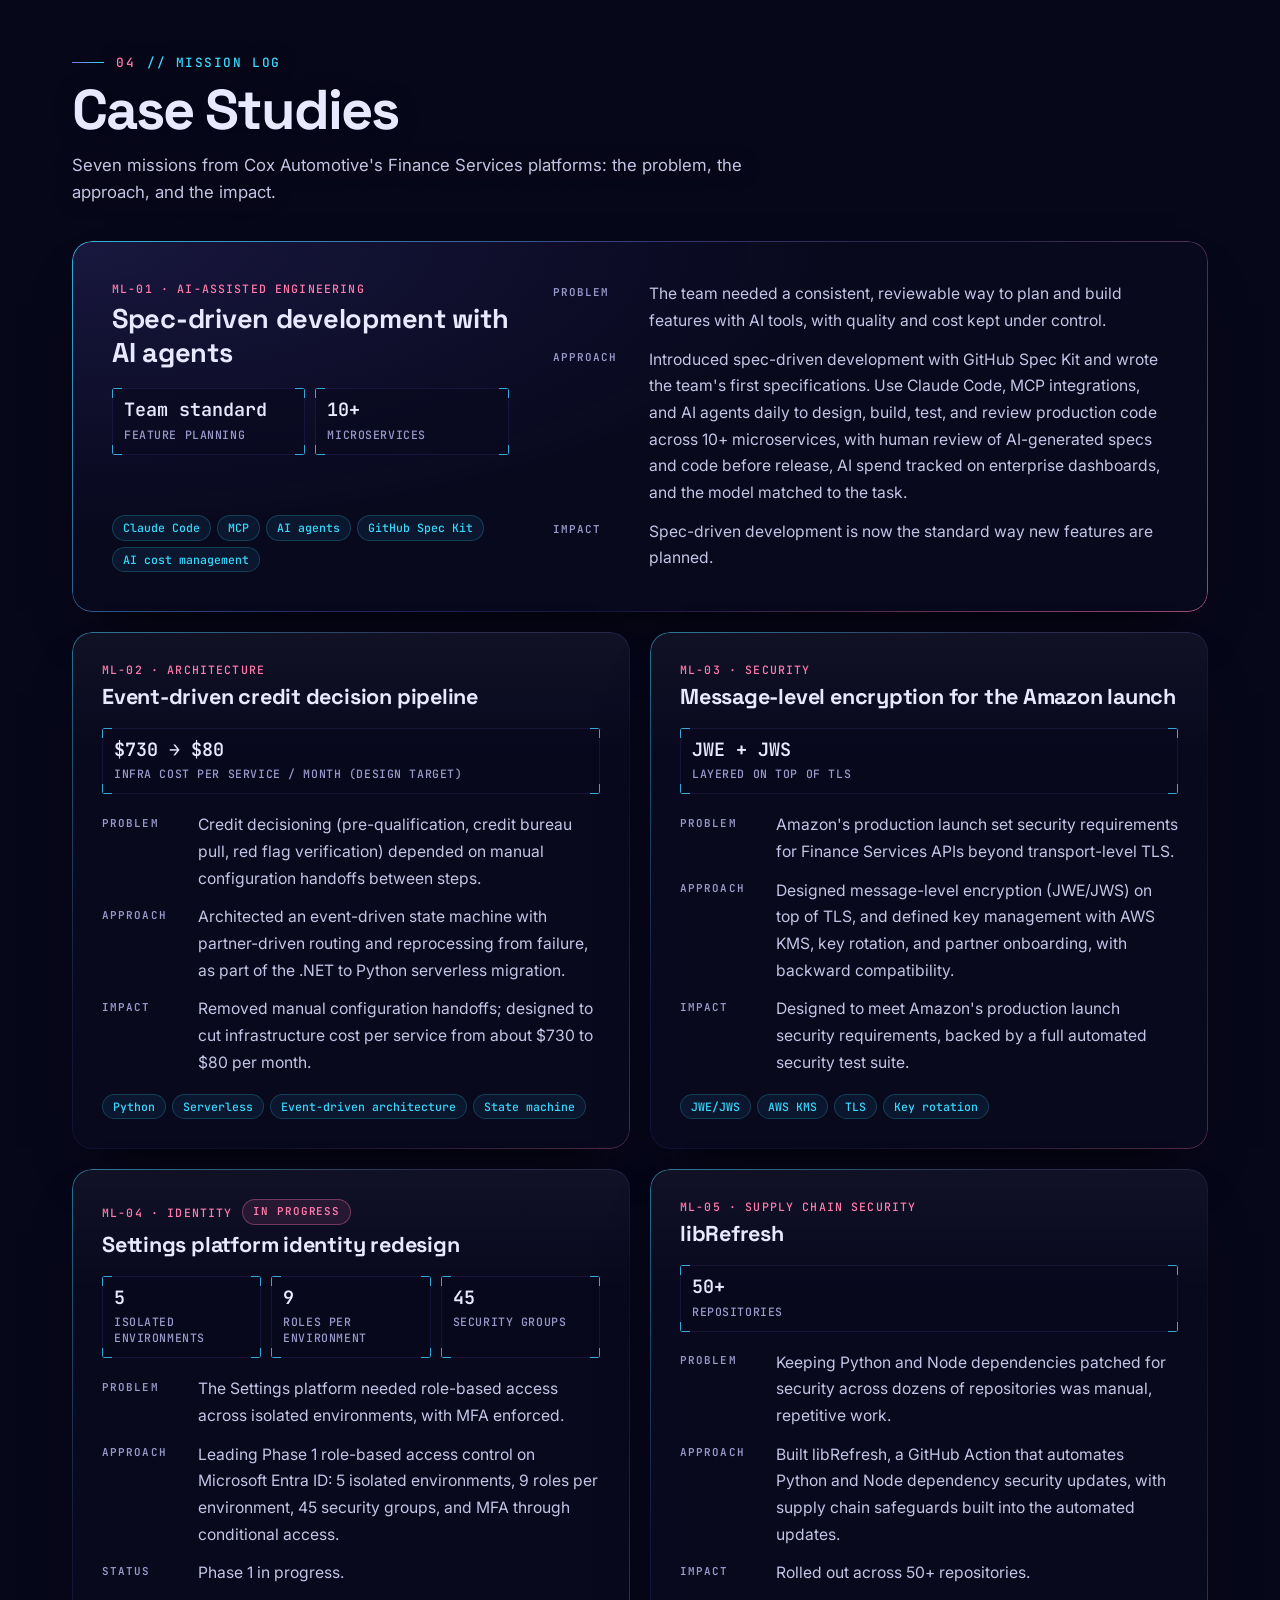
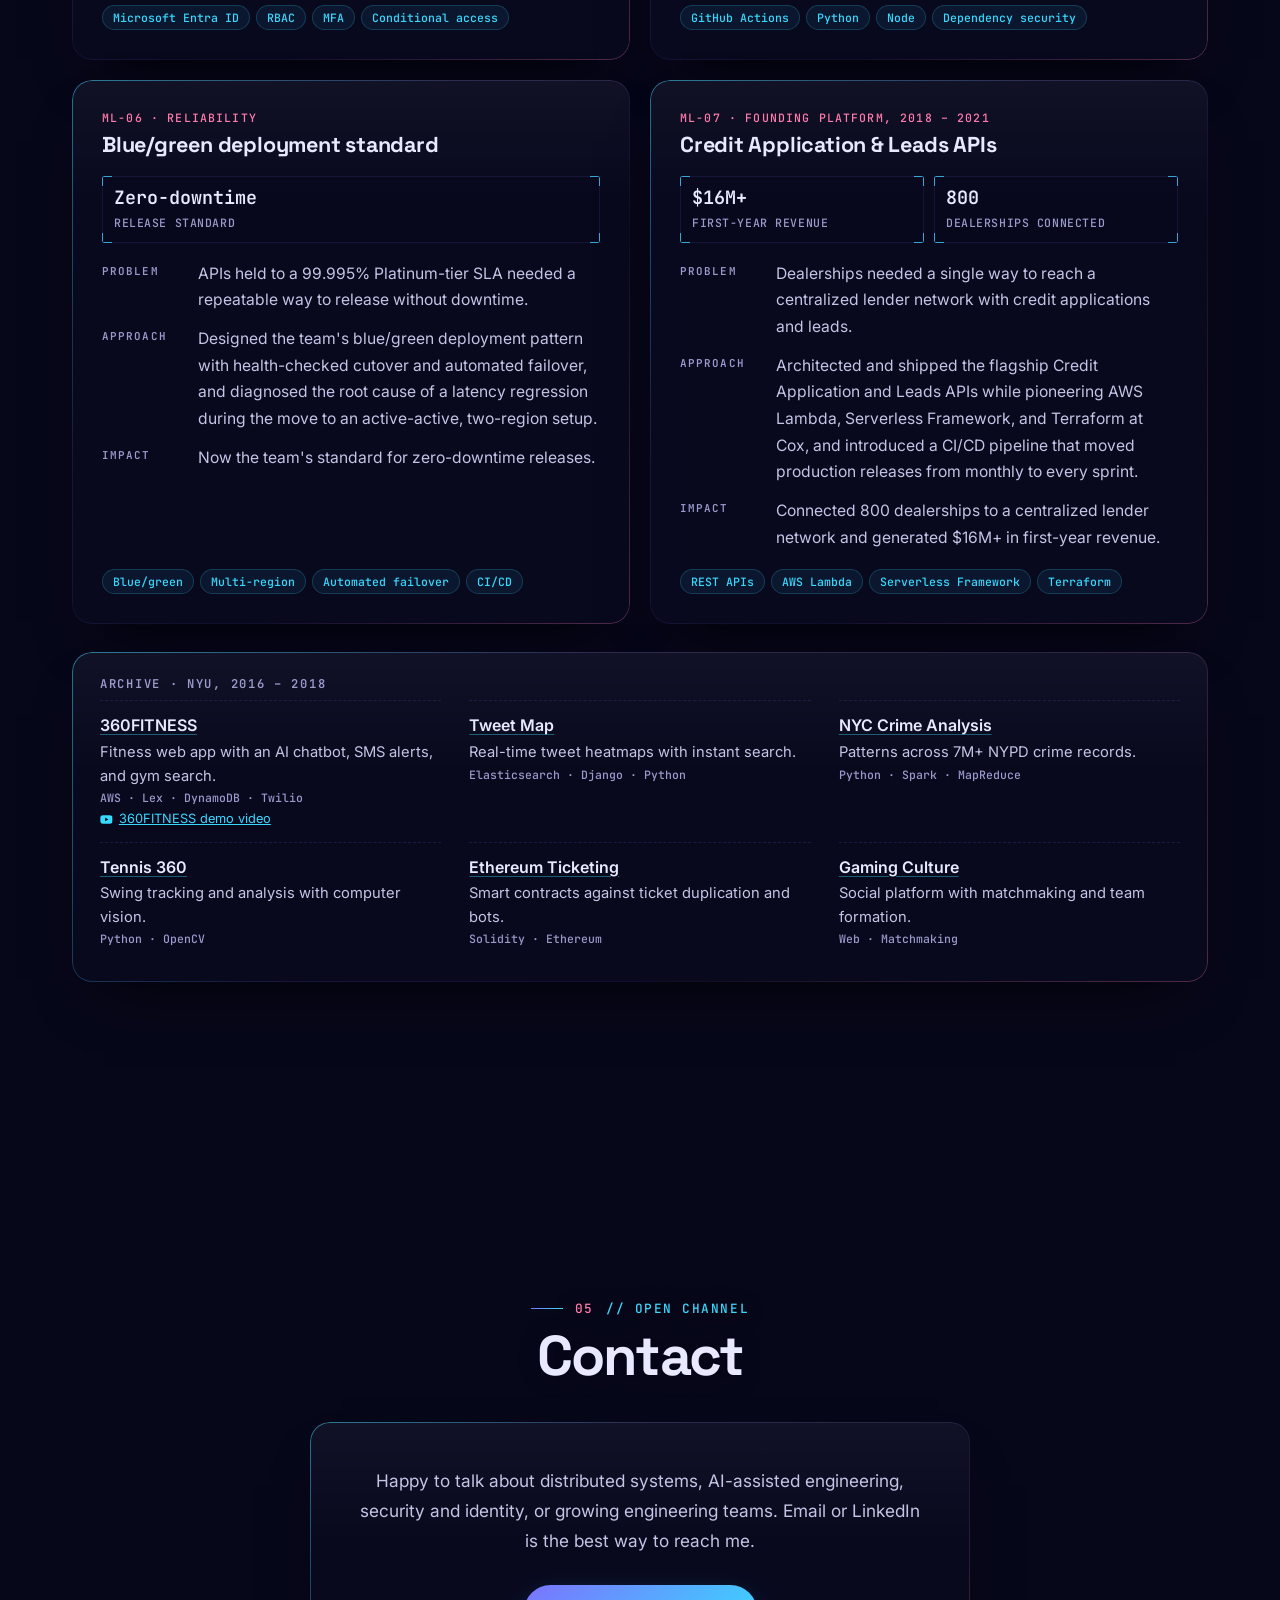
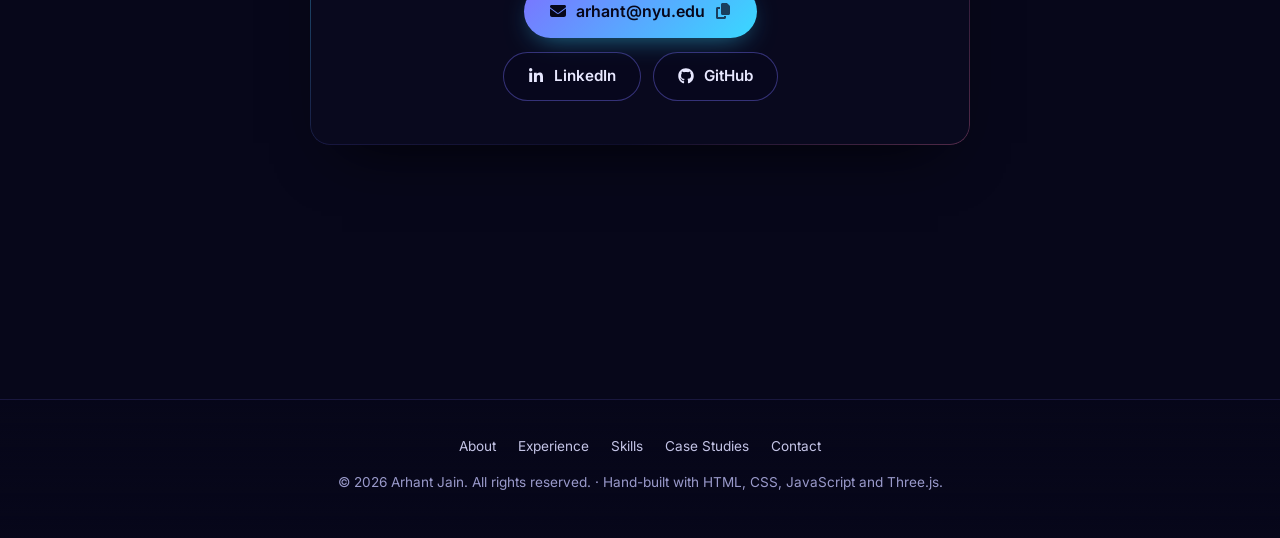
==== commit 9e9f0ca2: "Add Google Search Console verification tag Co-Authored-By: Claude Opus 5.5 <noreply@anthropic.com>" ====
--- a/index.html
+++ b/index.html
@@ -7,6 +7,7 @@
     <meta name="description" content="Arhant Jain is a Senior Software Engineer and Tech Lead at Cox Automotive building Python and AWS distributed systems and leading AI-assisted engineering.">
     <meta name="author" content="Arhant Jain">
     <link rel="canonical" href="https://arhant.github.io/">
+    <meta name="google-site-verification" content="xbwDL2es9Ts2Sa5QCIH2RNsp12OOqBlCKlvZD2_yLmo">
     <meta name="theme-color" content="#07071a">
     <meta name="color-scheme" content="dark">
 
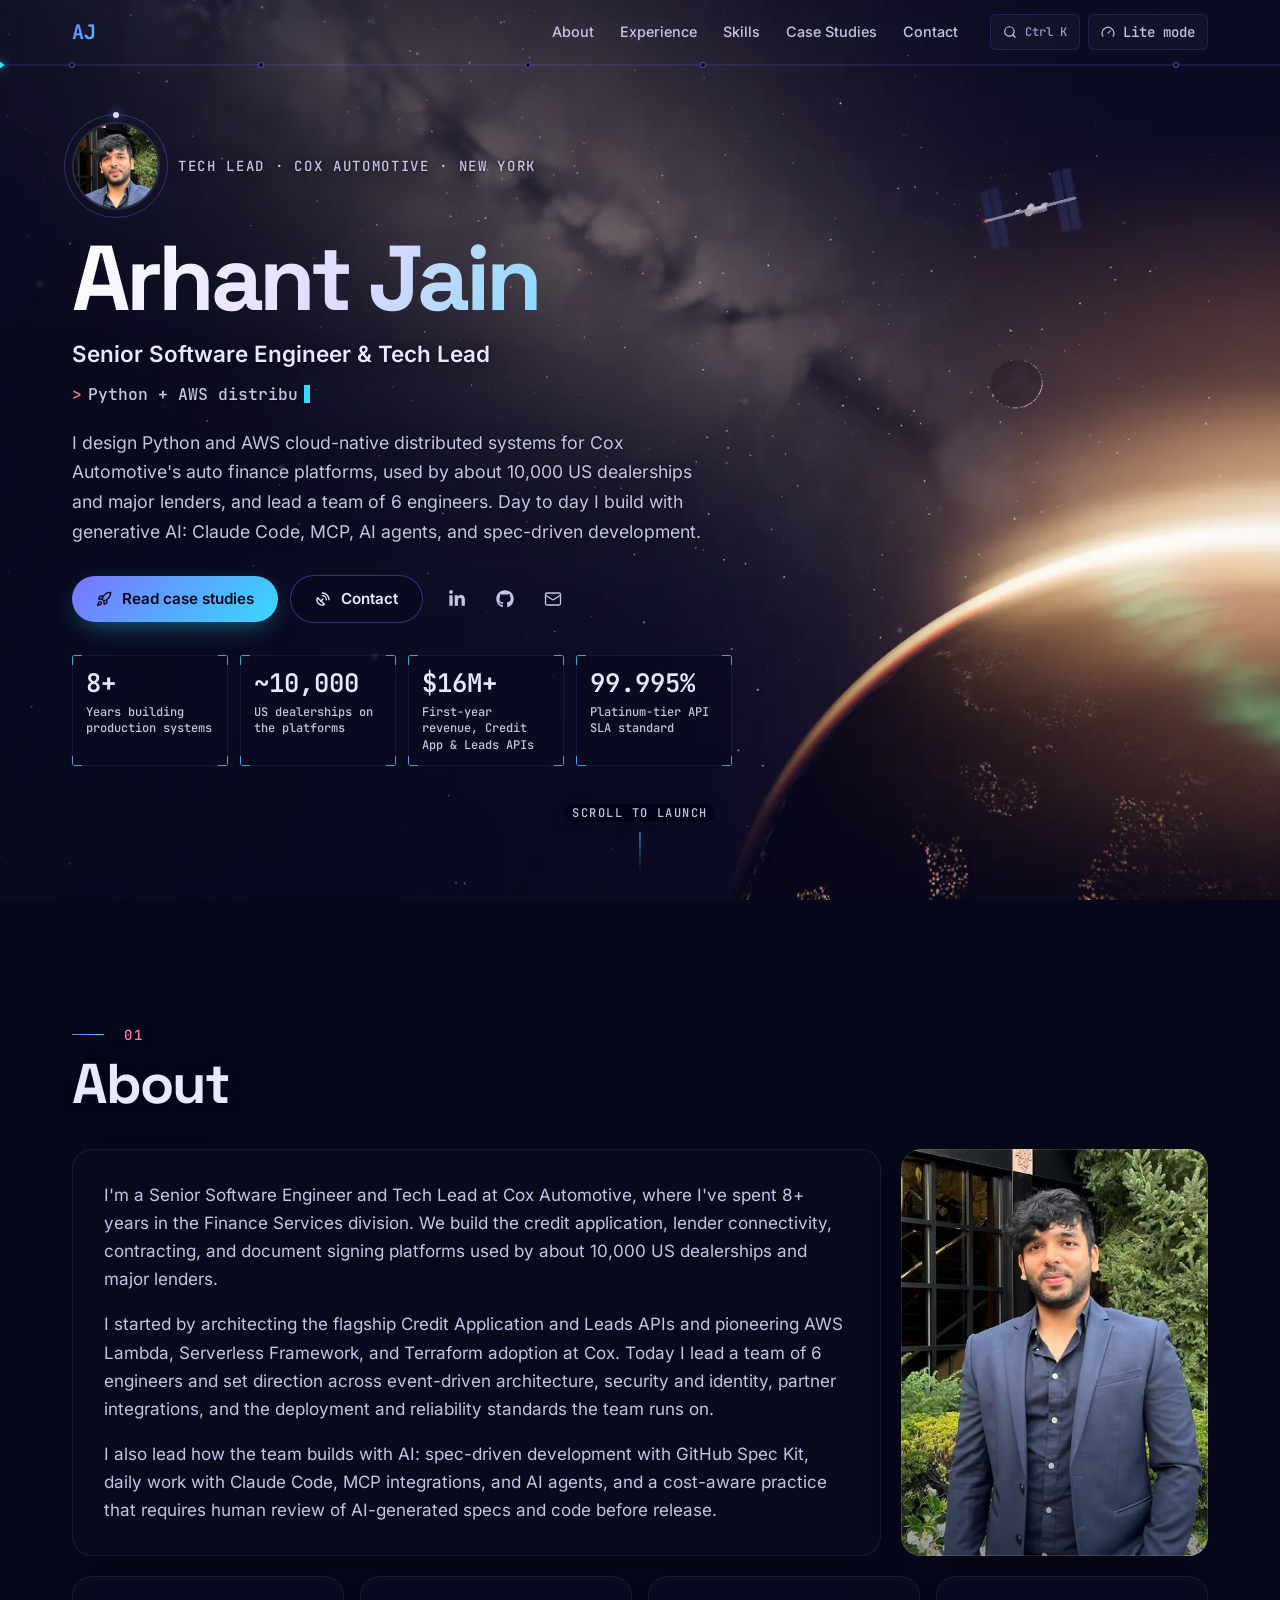
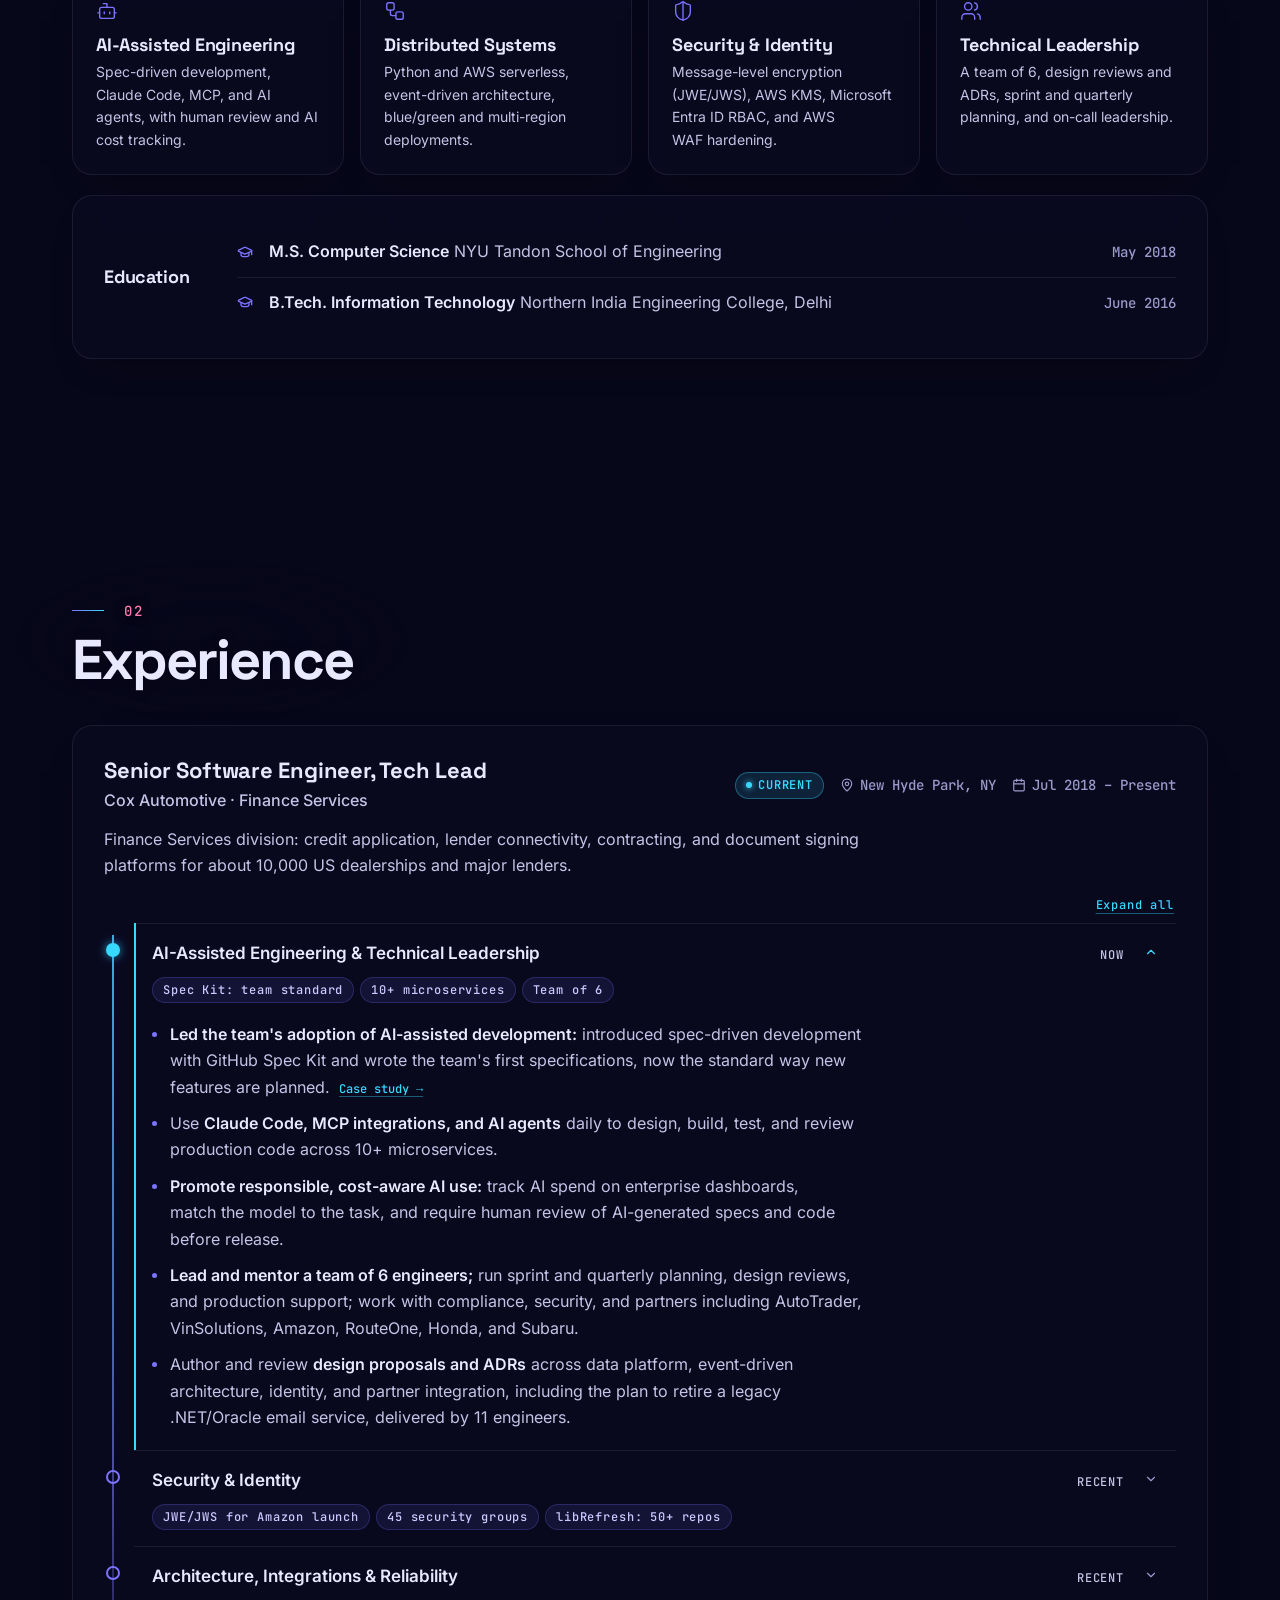
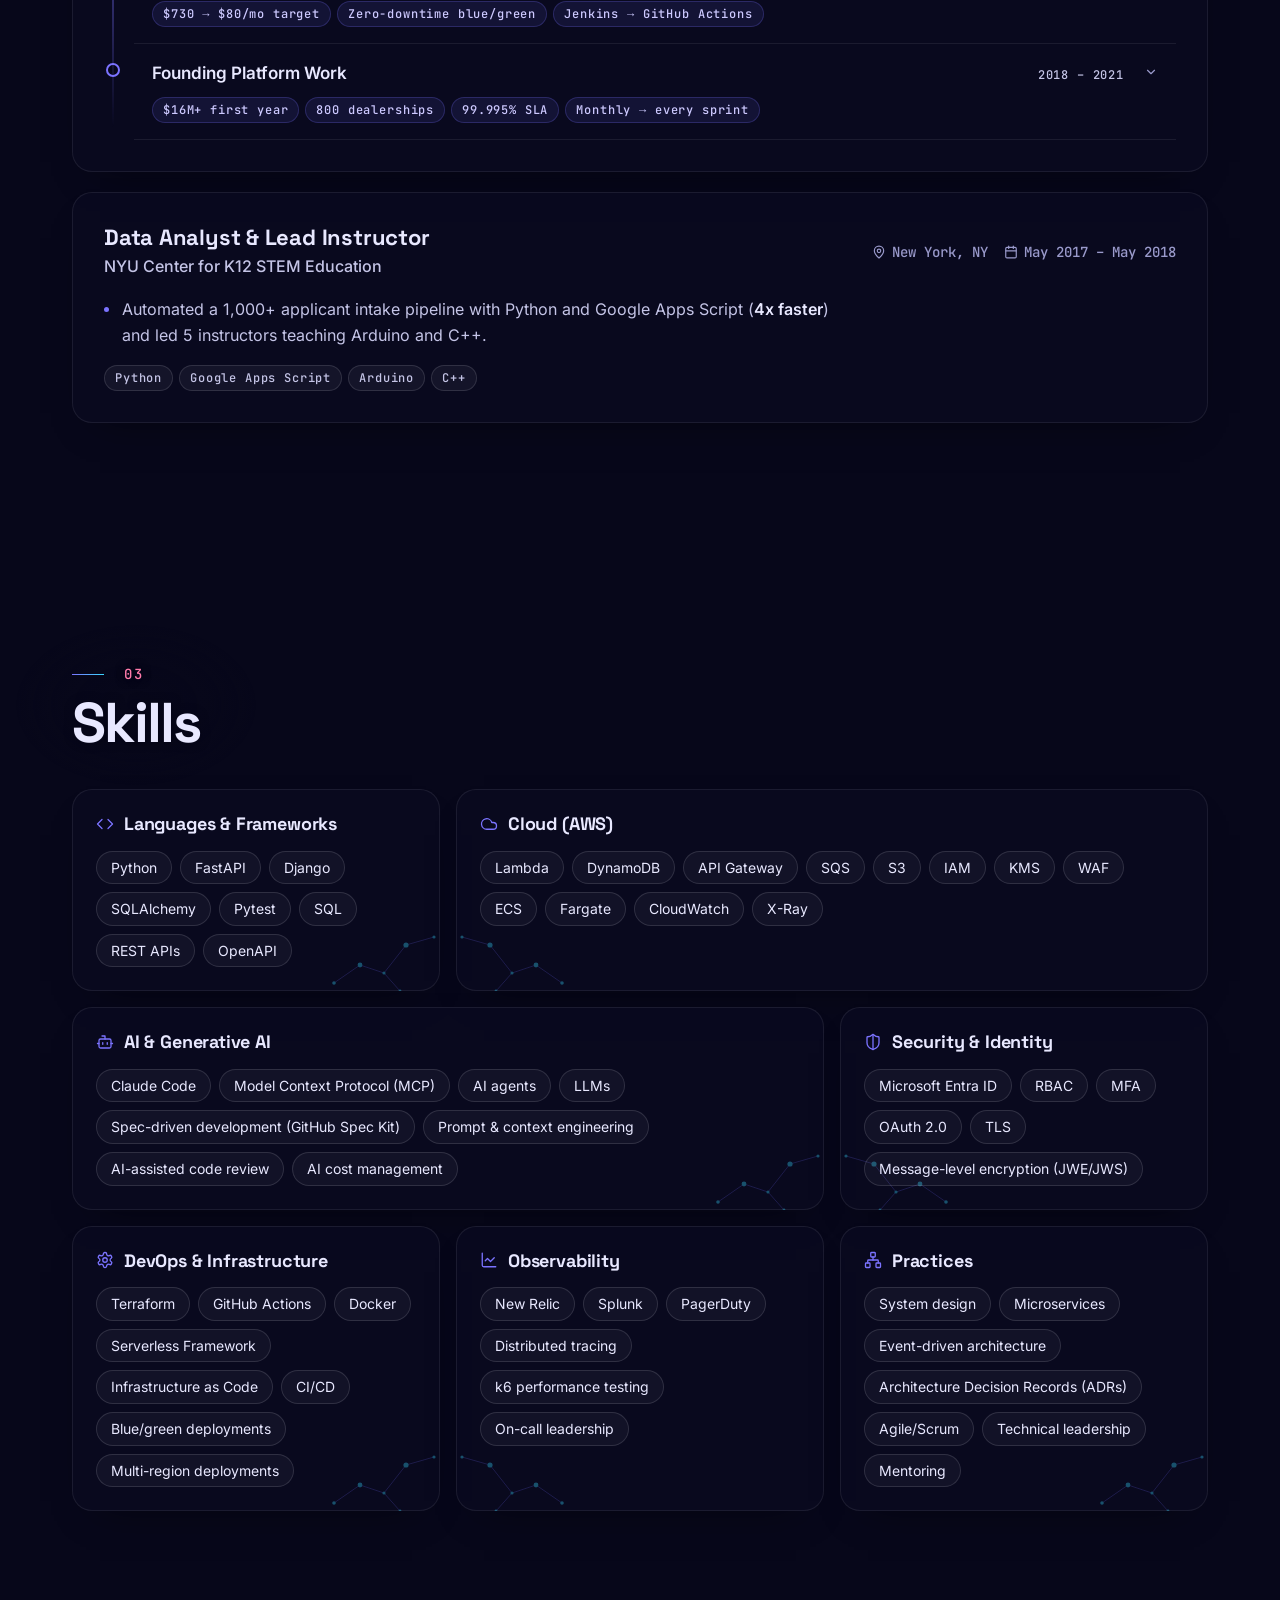
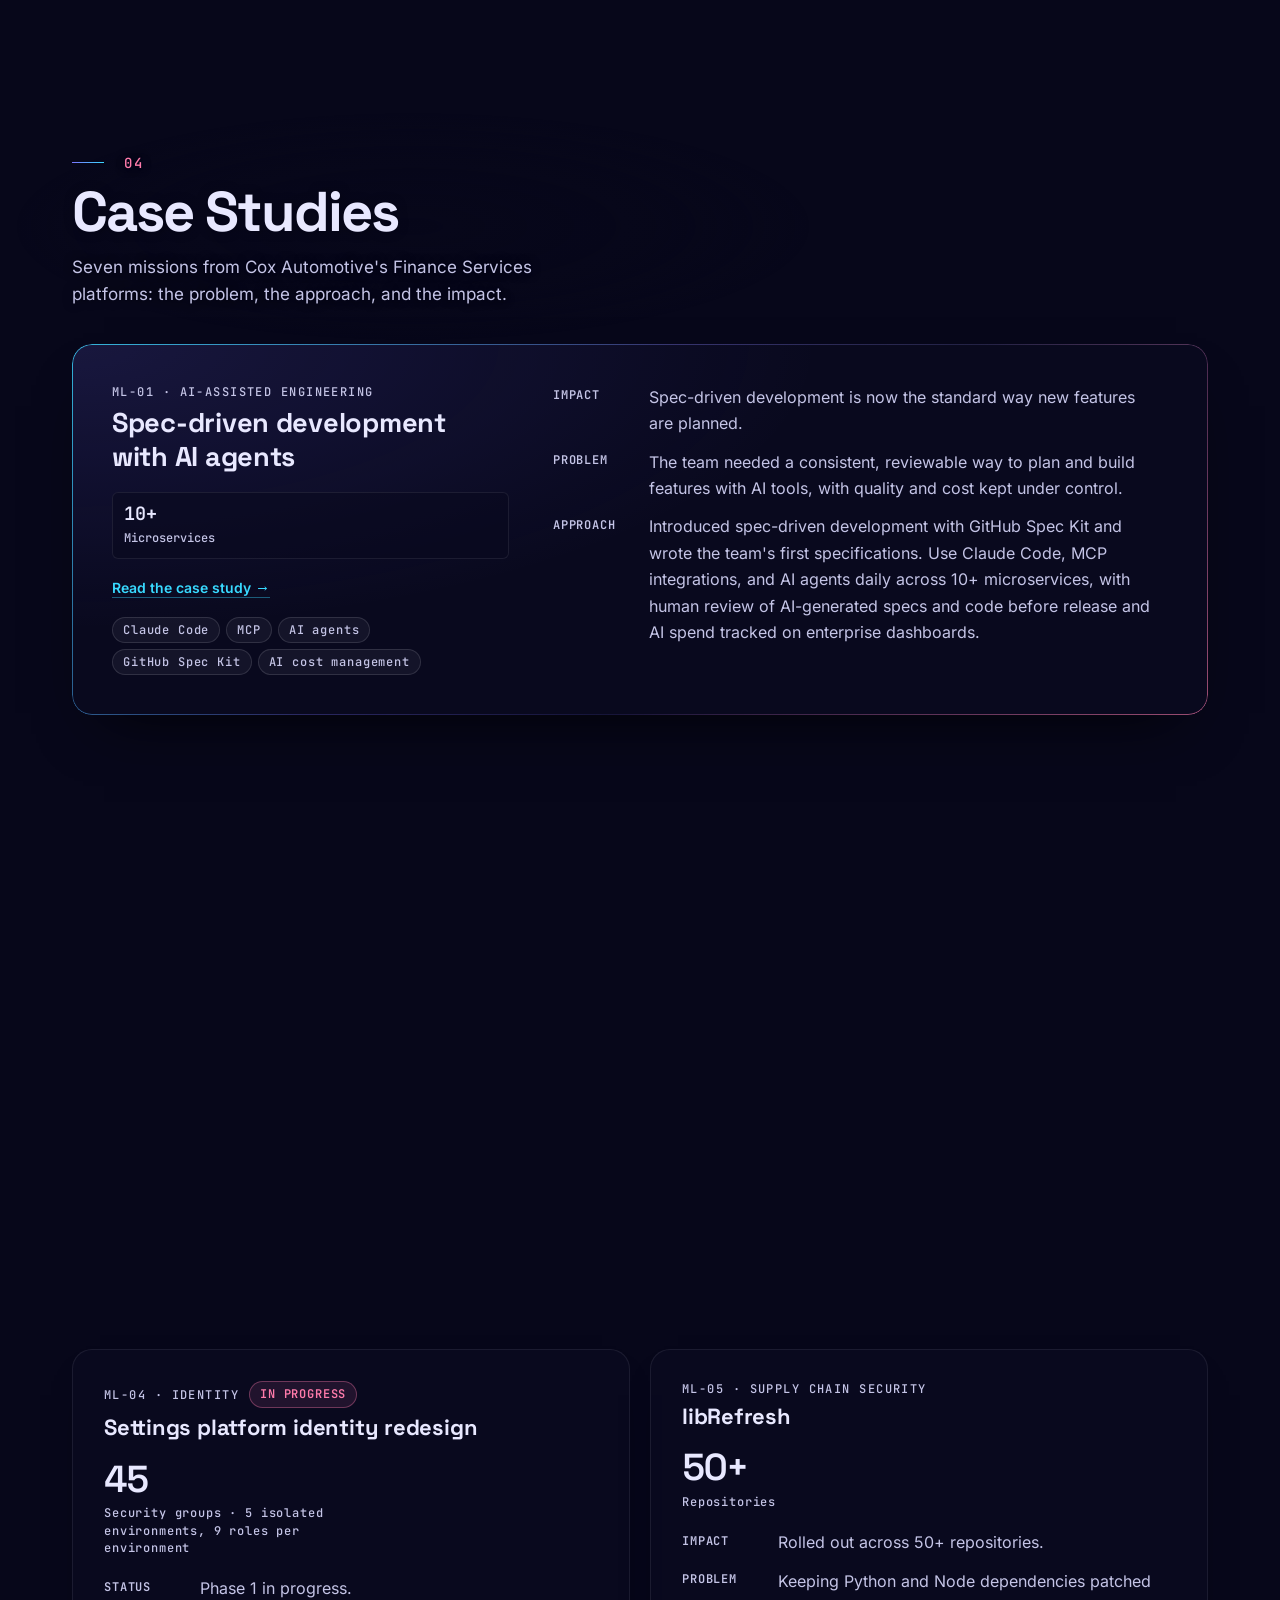
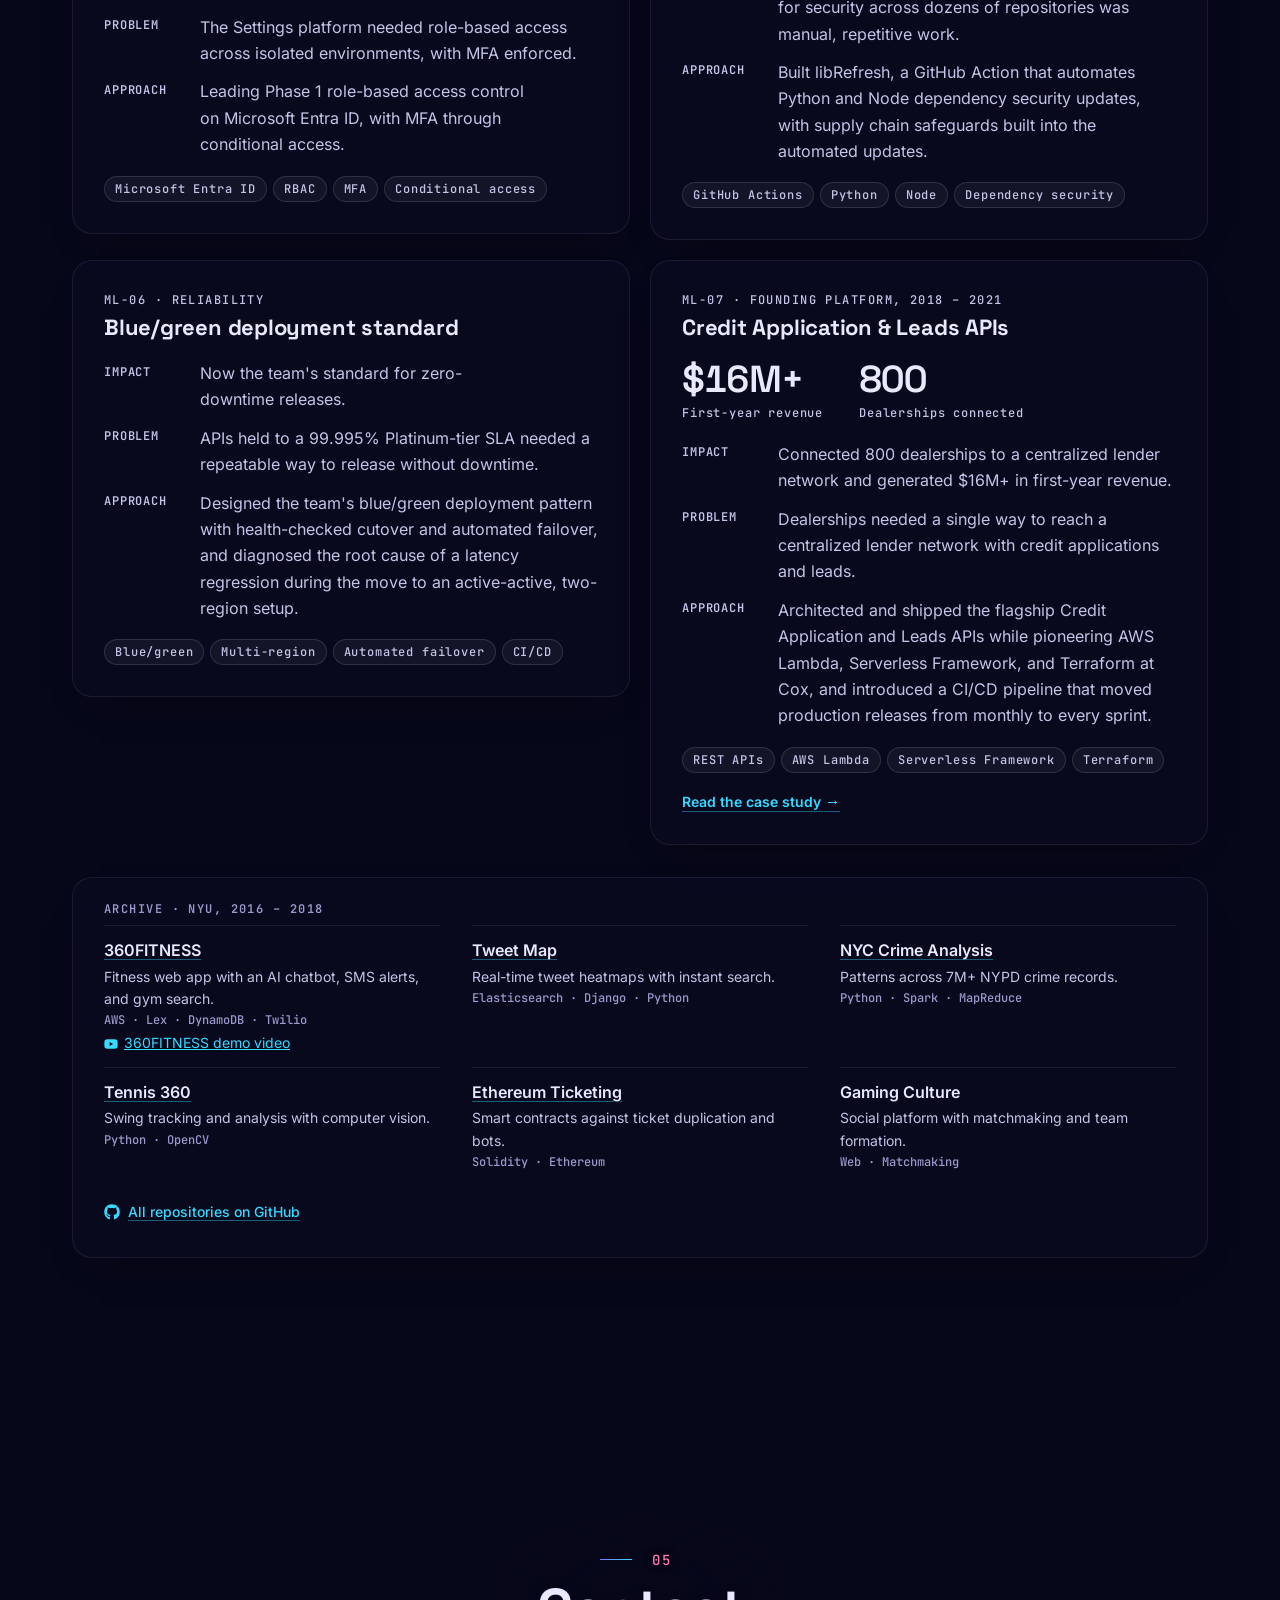
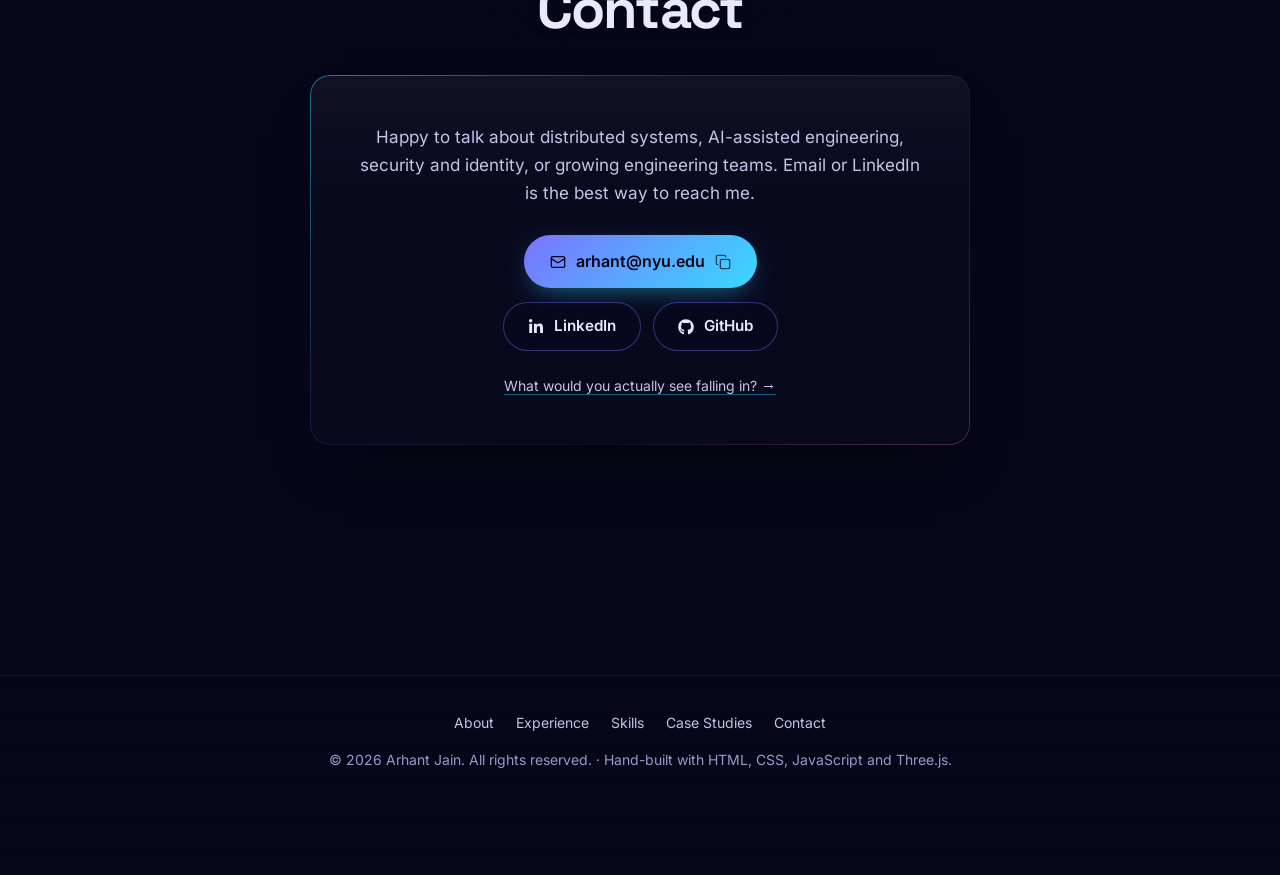
==== commit 0c503611: "Calmer, smoother, more realistic space journey + new photo Readability and smoothness - Fast scrolli" ====
--- a/index.html
+++ b/index.html
@@ -31,24 +31,51 @@
     <link rel="icon" href="favicon.png" sizes="32x32" type="image/png">
     <link rel="apple-touch-icon" href="apple-touch-icon.png">
 
-    <!-- Motion mode is decided before first paint: lite never downloads the 3D scene -->
+    <!-- Motion mode is decided before first paint: lite never downloads the 3D scene.
+         html.save-data skips the poster stills; html.intro plays the hero entrance once per session. -->
     <script>
         (function (d) {
+            var root = d.documentElement;
             var m = null;
+            var save = !!(navigator.connection && navigator.connection.saveData);
             try { m = localStorage.getItem('motion'); } catch (e) {}
             if (m !== 'full' && m !== 'lite') {
                 var reduce = window.matchMedia && matchMedia('(prefers-reduced-motion: reduce)').matches;
-                var save = navigator.connection && navigator.connection.saveData;
                 m = (reduce || save) ? 'lite' : 'full';
             }
-            d.documentElement.classList.add('js');
-            d.documentElement.dataset.motion = m;
+            root.classList.add('js');
+            if (save) root.classList.add('save-data');
+            root.dataset.motion = m;
+            // Page-to-page transitions only with full motion. Registered here, before first render;
+            // main.js (a deferred module) could miss this event. It handles pageswap.
+            // Skipping rejects the transition's ready promise: handled, so it never logs as an error.
+            addEventListener('pagereveal', function (e) {
+                if (!e.viewTransition || root.dataset.motion === 'full') return;
+                e.viewTransition.ready.catch(function () {});
+                e.viewTransition.skipTransition();
+            });
+
+            // Entrance only for a fresh visit that starts at the top: not deep links, restores or Back
+            if (m !== 'full') return;
+            var hash = location.hash;
+            var navEntry = performance.getEntriesByType ? performance.getEntriesByType('navigation')[0] : null;
+            if ((hash && hash !== '#hero' && hash !== '#main') || window.scrollY > 0
+                || (navEntry && navEntry.type === 'back_forward')) return;
+            try {
+                if (sessionStorage.getItem('intro')) return;
+                sessionStorage.setItem('intro', '1');
+            } catch (e) { return; }
+            root.classList.add('intro');
+            // Dropped once the entrance is over, so switching 3D off and on never replays it
+            requestAnimationFrame(function () {
+                setTimeout(function () { root.classList.remove('intro'); }, 1200);
+            });
         })(document);
     </script>
 
-    <link rel="preconnect" href="https://fonts.googleapis.com">
-    <link rel="preconnect" href="https://fonts.gstatic.com" crossorigin>
-    <link href="https://fonts.googleapis.com/css2?family=Inter:wght@400..700&amp;family=JetBrains+Mono:wght@400..700&amp;family=Space+Grotesk:wght@500..700&amp;display=swap" rel="stylesheet">
+    <!-- Self-hosted fonts: preload the two faces above the fold (JetBrains Mono loads on demand) -->
+    <link rel="preload" href="fonts/inter-latin-wght-normal.woff2" as="font" type="font/woff2" crossorigin>
+    <link rel="preload" href="fonts/space-grotesk-latin-wght-normal.woff2" as="font" type="font/woff2" crossorigin>
     <link rel="stylesheet" href="css/style.css">
 
     <script type="importmap">
@@ -64,19 +91,32 @@
     <script type="application/ld+json">
         {
             "@context": "https://schema.org",
-            "@type": "Person",
-            "name": "Arhant Jain",
+            "@type": "ProfilePage",
             "url": "https://arhant.github.io/",
-            "image": "https://arhant.github.io/img/arhant-jain-480.jpg",
-            "jobTitle": "Senior Software Engineer, Tech Lead",
-            "worksFor": { "@type": "Organization", "name": "Cox Automotive" },
-            "alumniOf": [
-                { "@type": "CollegeOrUniversity", "name": "NYU Tandon School of Engineering" },
-                { "@type": "CollegeOrUniversity", "name": "Northern India Engineering College" }
-            ],
-            "sameAs": ["https://www.linkedin.com/in/arhant-jain", "https://github.com/arhant"],
-            "knowsAbout": ["Python", "Amazon Web Services", "Distributed systems", "Event-driven architecture",
-                "AI-assisted software engineering", "Model Context Protocol", "Microsoft Entra ID", "Terraform"]
+            "mainEntity": {
+                "@type": "Person",
+                "name": "Arhant Jain",
+                "url": "https://arhant.github.io/",
+                "image": "https://arhant.github.io/img/arhant-jain-portrait-960.jpg",
+                "jobTitle": "Senior Software Engineer, Tech Lead",
+                "worksFor": { "@type": "Organization", "name": "Cox Automotive" },
+                "alumniOf": [
+                    { "@type": "CollegeOrUniversity", "name": "NYU Tandon School of Engineering" },
+                    { "@type": "CollegeOrUniversity", "name": "Northern India Engineering College" }
+                ],
+                "sameAs": ["https://www.linkedin.com/in/arhant-jain", "https://github.com/arhant"],
+                "knowsAbout": ["Python", "Amazon Web Services", "Distributed systems", "Event-driven architecture",
+                    "AI-assisted software engineering", "Model Context Protocol", "Microsoft Entra ID", "Terraform"]
+            }
+        }
+    </script>
+
+    <!-- Warm the case-study pages when a link to one is hovered or pressed (prefetch only, never prerender) -->
+    <script type="speculationrules">
+        {
+            "prefetch": [
+                { "where": { "href_matches": "/work/*" }, "eagerness": "moderate" }
+            ]
         }
     </script>
 
@@ -99,38 +139,46 @@
 </head>
 <body>
     <svg xmlns="http://www.w3.org/2000/svg" class="sprite" width="0" height="0" aria-hidden="true" focusable="false">
-      <!-- Icons: Font Awesome Free 6.5.1 by @fontawesome, https://fontawesome.com, CC BY 4.0 -->
-      <symbol id="i-bars" viewBox="0 0 448 512"><path d="M0 96C0 78.3 14.3 64 32 64H416c17.7 0 32 14.3 32 32s-14.3 32-32 32H32C14.3 128 0 113.7 0 96zM0 256c0-17.7 14.3-32 32-32H416c17.7 0 32 14.3 32 32s-14.3 32-32 32H32c-17.7 0-32-14.3-32-32zM448 416c0 17.7-14.3 32-32 32H32c-17.7 0-32-14.3-32-32s14.3-32 32-32H416c17.7 0 32 14.3 32 32z"/></symbol>
-      <symbol id="i-calendar" viewBox="0 0 448 512"><path d="M96 32V64H48C21.5 64 0 85.5 0 112v48H448V112c0-26.5-21.5-48-48-48H352V32c0-17.7-14.3-32-32-32s-32 14.3-32 32V64H160V32c0-17.7-14.3-32-32-32S96 14.3 96 32zM448 192H0V464c0 26.5 21.5 48 48 48H400c26.5 0 48-21.5 48-48V192z"/></symbol>
-      <symbol id="i-chart-line" viewBox="0 0 512 512"><path d="M64 64c0-17.7-14.3-32-32-32S0 46.3 0 64V400c0 44.2 35.8 80 80 80H480c17.7 0 32-14.3 32-32s-14.3-32-32-32H80c-8.8 0-16-7.2-16-16V64zm406.6 86.6c12.5-12.5 12.5-32.8 0-45.3s-32.8-12.5-45.3 0L320 210.7l-57.4-57.4c-12.5-12.5-32.8-12.5-45.3 0l-112 112c-12.5 12.5-12.5 32.8 0 45.3s32.8 12.5 45.3 0L240 221.3l57.4 57.4c12.5 12.5 32.8 12.5 45.3 0l128-128z"/></symbol>
-      <symbol id="i-check" viewBox="0 0 448 512"><path d="M438.6 105.4c12.5 12.5 12.5 32.8 0 45.3l-256 256c-12.5 12.5-32.8 12.5-45.3 0l-128-128c-12.5-12.5-12.5-32.8 0-45.3s32.8-12.5 45.3 0L160 338.7 393.4 105.4c12.5-12.5 32.8-12.5 45.3 0z"/></symbol>
-      <symbol id="i-chevron-down" viewBox="0 0 512 512"><path d="M233.4 406.6c12.5 12.5 32.8 12.5 45.3 0l192-192c12.5-12.5 12.5-32.8 0-45.3s-32.8-12.5-45.3 0L256 338.7 86.6 169.4c-12.5-12.5-32.8-12.5-45.3 0s-12.5 32.8 0 45.3l192 192z"/></symbol>
-      <symbol id="i-cloud" viewBox="0 0 640 512"><path d="M0 336c0 79.5 64.5 144 144 144H512c70.7 0 128-57.3 128-128c0-61.9-44-113.6-102.4-125.4c4.1-10.7 6.4-22.4 6.4-34.6c0-53-43-96-96-96c-19.7 0-38.1 6-53.3 16.2C367 64.2 315.3 32 256 32C167.6 32 96 103.6 96 192c0 2.7 .1 5.4 .2 8.1C40.2 219.8 0 273.2 0 336z"/></symbol>
-      <symbol id="i-code" viewBox="0 0 640 512"><path d="M392.8 1.2c-17-4.9-34.7 5-39.6 22l-128 448c-4.9 17 5 34.7 22 39.6s34.7-5 39.6-22l128-448c4.9-17-5-34.7-22-39.6zm80.6 120.1c-12.5 12.5-12.5 32.8 0 45.3L562.7 256l-89.4 89.4c-12.5 12.5-12.5 32.8 0 45.3s32.8 12.5 45.3 0l112-112c12.5-12.5 12.5-32.8 0-45.3l-112-112c-12.5-12.5-32.8-12.5-45.3 0zm-306.7 0c-12.5-12.5-32.8-12.5-45.3 0l-112 112c-12.5 12.5-12.5 32.8 0 45.3l112 112c12.5 12.5 32.8 12.5 45.3 0s12.5-32.8 0-45.3L77.3 256l89.4-89.4c12.5-12.5 12.5-32.8 0-45.3z"/></symbol>
-      <symbol id="i-copy" viewBox="0 0 448 512"><path d="M208 0H332.1c12.7 0 24.9 5.1 33.9 14.1l67.9 67.9c9 9 14.1 21.2 14.1 33.9V336c0 26.5-21.5 48-48 48H208c-26.5 0-48-21.5-48-48V48c0-26.5 21.5-48 48-48zM48 128h80v64H64V448H256V416h64v48c0 26.5-21.5 48-48 48H48c-26.5 0-48-21.5-48-48V176c0-26.5 21.5-48 48-48z"/></symbol>
-      <symbol id="i-diagram-project" viewBox="0 0 576 512"><path d="M0 80C0 53.5 21.5 32 48 32h96c26.5 0 48 21.5 48 48V96H384V80c0-26.5 21.5-48 48-48h96c26.5 0 48 21.5 48 48v96c0 26.5-21.5 48-48 48H432c-26.5 0-48-21.5-48-48V160H192v16c0 1.7-.1 3.4-.3 5L272 288h96c26.5 0 48 21.5 48 48v96c0 26.5-21.5 48-48 48H272c-26.5 0-48-21.5-48-48V336c0-1.7 .1-3.4 .3-5L144 224H48c-26.5 0-48-21.5-48-48V80z"/></symbol>
-      <symbol id="i-envelope" viewBox="0 0 512 512"><path d="M48 64C21.5 64 0 85.5 0 112c0 15.1 7.1 29.3 19.2 38.4L236.8 313.6c11.4 8.5 27 8.5 38.4 0L492.8 150.4c12.1-9.1 19.2-23.3 19.2-38.4c0-26.5-21.5-48-48-48H48zM0 176V384c0 35.3 28.7 64 64 64H448c35.3 0 64-28.7 64-64V176L294.4 339.2c-22.8 17.1-54 17.1-76.8 0L0 176z"/></symbol>
-      <symbol id="i-feather" viewBox="0 0 512 512"><path d="M278.5 215.6L23 471c-9.4 9.4-9.4 24.6 0 33.9s24.6 9.4 33.9 0l57-57h68c49.7 0 97.9-14.4 139-41c11.1-7.2 5.5-23-7.8-23c-5.1 0-9.2-4.1-9.2-9.2c0-4.1 2.7-7.6 6.5-8.8l81-24.3c2.5-.8 4.8-2.1 6.7-4l22.4-22.4c10.1-10.1 2.9-27.3-11.3-27.3l-32.2 0c-5.1 0-9.2-4.1-9.2-9.2c0-4.1 2.7-7.6 6.5-8.8l112-33.6c4-1.2 7.4-3.9 9.3-7.7C506.4 207.6 512 184.1 512 160c0-41-16.3-80.3-45.3-109.3l-5.5-5.5C432.3 16.3 393 0 352 0s-80.3 16.3-109.3 45.3L139 149C91 197 64 262.1 64 330v55.3L253.6 195.8c6.2-6.2 16.4-6.2 22.6 0c5.4 5.4 6.1 13.6 2.2 19.8z"/></symbol>
-      <symbol id="i-gears" viewBox="0 0 640 512"><path d="M308.5 135.3c7.1-6.3 9.9-16.2 6.2-25c-2.3-5.3-4.8-10.5-7.6-15.5L304 89.4c-3-5-6.3-9.9-9.8-14.6c-5.7-7.6-15.7-10.1-24.7-7.1l-28.2 9.3c-10.7-8.8-23-16-36.2-20.9L199 27.1c-1.9-9.3-9.1-16.7-18.5-17.8C173.9 8.4 167.2 8 160.4 8h-.7c-6.8 0-13.5 .4-20.1 1.2c-9.4 1.1-16.6 8.6-18.5 17.8L115 56.1c-13.3 5-25.5 12.1-36.2 20.9L50.5 67.8c-9-3-19-.5-24.7 7.1c-3.5 4.7-6.8 9.6-9.9 14.6l-3 5.3c-2.8 5-5.3 10.2-7.6 15.6c-3.7 8.7-.9 18.6 6.2 25l22.2 19.8C32.6 161.9 32 168.9 32 176s.6 14.1 1.7 20.9L11.5 216.7c-7.1 6.3-9.9 16.2-6.2 25c2.3 5.3 4.8 10.5 7.6 15.6l3 5.2c3 5.1 6.3 9.9 9.9 14.6c5.7 7.6 15.7 10.1 24.7 7.1l28.2-9.3c10.7 8.8 23 16 36.2 20.9l6.1 29.1c1.9 9.3 9.1 16.7 18.5 17.8c6.7 .8 13.5 1.2 20.4 1.2s13.7-.4 20.4-1.2c9.4-1.1 16.6-8.6 18.5-17.8l6.1-29.1c13.3-5 25.5-12.1 36.2-20.9l28.2 9.3c9 3 19 .5 24.7-7.1c3.5-4.7 6.8-9.5 9.8-14.6l3.1-5.4c2.8-5 5.3-10.2 7.6-15.5c3.7-8.7 .9-18.6-6.2-25l-22.2-19.8c1.1-6.8 1.7-13.8 1.7-20.9s-.6-14.1-1.7-20.9l22.2-19.8zM112 176a48 48 0 1 1 96 0 48 48 0 1 1 -96 0zM504.7 500.5c6.3 7.1 16.2 9.9 25 6.2c5.3-2.3 10.5-4.8 15.5-7.6l5.4-3.1c5-3 9.9-6.3 14.6-9.8c7.6-5.7 10.1-15.7 7.1-24.7l-9.3-28.2c8.8-10.7 16-23 20.9-36.2l29.1-6.1c9.3-1.9 16.7-9.1 17.8-18.5c.8-6.7 1.2-13.5 1.2-20.4s-.4-13.7-1.2-20.4c-1.1-9.4-8.6-16.6-17.8-18.5L583.9 307c-5-13.3-12.1-25.5-20.9-36.2l9.3-28.2c3-9 .5-19-7.1-24.7c-4.7-3.5-9.6-6.8-14.6-9.9l-5.3-3c-5-2.8-10.2-5.3-15.6-7.6c-8.7-3.7-18.6-.9-25 6.2l-19.8 22.2c-6.8-1.1-13.8-1.7-20.9-1.7s-14.1 .6-20.9 1.7l-19.8-22.2c-6.3-7.1-16.2-9.9-25-6.2c-5.3 2.3-10.5 4.8-15.6 7.6l-5.2 3c-5.1 3-9.9 6.3-14.6 9.9c-7.6 5.7-10.1 15.7-7.1 24.7l9.3 28.2c-8.8 10.7-16 23-20.9 36.2L315.1 313c-9.3 1.9-16.7 9.1-17.8 18.5c-.8 6.7-1.2 13.5-1.2 20.4s.4 13.7 1.2 20.4c1.1 9.4 8.6 16.6 17.8 18.5l29.1 6.1c5 13.3 12.1 25.5 20.9 36.2l-9.3 28.2c-3 9-.5 19 7.1 24.7c4.7 3.5 9.5 6.8 14.6 9.8l5.4 3.1c5 2.8 10.2 5.3 15.5 7.6c8.7 3.7 18.6 .9 25-6.2l19.8-22.2c6.8 1.1 13.8 1.7 20.9 1.7s14.1-.6 20.9-1.7l19.8 22.2zM464 304a48 48 0 1 1 0 96 48 48 0 1 1 0-96z"/></symbol>
-      <symbol id="i-github" viewBox="0 0 496 512"><path d="M165.9 397.4c0 2-2.3 3.6-5.2 3.6-3.3.3-5.6-1.3-5.6-3.6 0-2 2.3-3.6 5.2-3.6 3-.3 5.6 1.3 5.6 3.6zm-31.1-4.5c-.7 2 1.3 4.3 4.3 4.9 2.6 1 5.6 0 6.2-2s-1.3-4.3-4.3-5.2c-2.6-.7-5.5.3-6.2 2.3zm44.2-1.7c-2.9.7-4.9 2.6-4.6 4.9.3 2 2.9 3.3 5.9 2.6 2.9-.7 4.9-2.6 4.6-4.6-.3-1.9-3-3.2-5.9-2.9zM244.8 8C106.1 8 0 113.3 0 252c0 110.9 69.8 205.8 169.5 239.2 12.8 2.3 17.3-5.6 17.3-12.1 0-6.2-.3-40.4-.3-61.4 0 0-70 15-84.7-29.8 0 0-11.4-29.1-27.8-36.6 0 0-22.9-15.7 1.6-15.4 0 0 24.9 2 38.6 25.8 21.9 38.6 58.6 27.5 72.9 20.9 2.3-16 8.8-27.1 16-33.7-55.9-6.2-112.3-14.3-112.3-110.5 0-27.5 7.6-41.3 23.6-58.9-2.6-6.5-11.1-33.3 2.6-67.9 20.9-6.5 69 27 69 27 20-5.6 41.5-8.5 62.8-8.5s42.8 2.9 62.8 8.5c0 0 48.1-33.6 69-27 13.7 34.7 5.2 61.4 2.6 67.9 16 17.7 25.8 31.5 25.8 58.9 0 96.5-58.9 104.2-114.8 110.5 9.2 7.9 17 22.9 17 46.4 0 33.7-.3 75.4-.3 83.6 0 6.5 4.6 14.4 17.3 12.1C428.2 457.8 496 362.9 496 252 496 113.3 383.5 8 244.8 8zM97.2 352.9c-1.3 1-1 3.3.7 5.2 1.6 1.6 3.9 2.3 5.2 1 1.3-1 1-3.3-.7-5.2-1.6-1.6-3.9-2.3-5.2-1zm-10.8-8.1c-.7 1.3.3 2.9 2.3 3.9 1.6 1 3.6.7 4.3-.7.7-1.3-.3-2.9-2.3-3.9-2-.6-3.6-.3-4.3.7zm32.4 35.6c-1.6 1.3-1 4.3 1.3 6.2 2.3 2.3 5.2 2.6 6.5 1 1.3-1.3.7-4.3-1.3-6.2-2.2-2.3-5.2-2.6-6.5-1zm-11.4-14.7c-1.6 1-1.6 3.6 0 5.9 1.6 2.3 4.3 3.3 5.6 2.3 1.6-1.3 1.6-3.9 0-6.2-1.4-2.3-4-3.3-5.6-2z"/></symbol>
-      <symbol id="i-graduation-cap" viewBox="0 0 640 512"><path d="M320 32c-8.1 0-16.1 1.4-23.7 4.1L15.8 137.4C6.3 140.9 0 149.9 0 160s6.3 19.1 15.8 22.6l57.9 20.9C57.3 229.3 48 259.8 48 291.9v28.1c0 28.4-10.8 57.7-22.3 80.8c-6.5 13-13.9 25.8-22.5 37.6C0 442.7-.9 448.3 .9 453.4s6 8.9 11.2 10.2l64 16c4.2 1.1 8.7 .3 12.4-2s6.3-6.1 7.1-10.4c8.6-42.8 4.3-81.2-2.1-108.7C90.3 344.3 86 329.8 80 316.5V291.9c0-30.2 10.2-58.7 27.9-81.5c12.9-15.5 29.6-28 49.2-35.7l157-61.7c8.2-3.2 17.5 .8 20.7 9s-.8 17.5-9 20.7l-157 61.7c-12.4 4.9-23.3 12.4-32.2 21.6l159.6 57.6c7.6 2.7 15.6 4.1 23.7 4.1s16.1-1.4 23.7-4.1L624.2 182.6c9.5-3.4 15.8-12.5 15.8-22.6s-6.3-19.1-15.8-22.6L343.7 36.1C336.1 33.4 328.1 32 320 32zM128 408c0 35.3 86 72 192 72s192-36.7 192-72L496.7 262.6 354.5 314c-11.1 4-22.8 6-34.5 6s-23.5-2-34.5-6L143.3 262.6 128 408z"/></symbol>
-      <symbol id="i-linkedin-in" viewBox="0 0 448 512"><path d="M100.28 448H7.4V148.9h92.88zM53.79 108.1C24.09 108.1 0 83.5 0 53.8a53.79 53.79 0 0 1 107.58 0c0 29.7-24.1 54.3-53.79 54.3zM447.9 448h-92.68V302.4c0-34.7-.7-79.2-48.29-79.2-48.29 0-55.69 37.7-55.69 76.7V448h-92.78V148.9h89.08v40.8h1.3c12.4-23.5 42.69-48.3 87.88-48.3 94 0 111.28 61.9 111.28 142.3V448z"/></symbol>
-      <symbol id="i-location-dot" viewBox="0 0 384 512"><path d="M215.7 499.2C267 435 384 279.4 384 192C384 86 298 0 192 0S0 86 0 192c0 87.4 117 243 168.3 307.2c12.3 15.3 35.1 15.3 47.4 0zM192 128a64 64 0 1 1 0 128 64 64 0 1 1 0-128z"/></symbol>
-      <symbol id="i-magnifying-glass" viewBox="0 0 512 512"><path d="M416 208c0 45.9-14.9 88.3-40 122.7L502.6 457.4c12.5 12.5 12.5 32.8 0 45.3s-32.8 12.5-45.3 0L330.7 376c-34.4 25.2-76.8 40-122.7 40C93.1 416 0 322.9 0 208S93.1 0 208 0S416 93.1 416 208zM208 352a144 144 0 1 0 0-288 144 144 0 1 0 0 288z"/></symbol>
-      <symbol id="i-robot" viewBox="0 0 640 512"><path d="M320 0c17.7 0 32 14.3 32 32V96H472c39.8 0 72 32.2 72 72V440c0 39.8-32.2 72-72 72H168c-39.8 0-72-32.2-72-72V168c0-39.8 32.2-72 72-72H288V32c0-17.7 14.3-32 32-32zM208 384c-8.8 0-16 7.2-16 16s7.2 16 16 16h32c8.8 0 16-7.2 16-16s-7.2-16-16-16H208zm96 0c-8.8 0-16 7.2-16 16s7.2 16 16 16h32c8.8 0 16-7.2 16-16s-7.2-16-16-16H304zm96 0c-8.8 0-16 7.2-16 16s7.2 16 16 16h32c8.8 0 16-7.2 16-16s-7.2-16-16-16H400zM264 256a40 40 0 1 0 -80 0 40 40 0 1 0 80 0zm152 40a40 40 0 1 0 0-80 40 40 0 1 0 0 80zM48 224H64V416H48c-26.5 0-48-21.5-48-48V272c0-26.5 21.5-48 48-48zm544 0c26.5 0 48 21.5 48 48v96c0 26.5-21.5 48-48 48H576V224h16z"/></symbol>
-      <symbol id="i-rocket" viewBox="0 0 512 512"><path d="M156.6 384.9L125.7 354c-8.5-8.5-11.5-20.8-7.7-32.2c3-8.9 7-20.5 11.8-33.8L24 288c-8.6 0-16.6-4.6-20.9-12.1s-4.2-16.7 .2-24.1l52.5-88.5c13-21.9 36.5-35.3 61.9-35.3l82.3 0c2.4-4 4.8-7.7 7.2-11.3C289.1-4.1 411.1-8.1 483.9 5.3c11.6 2.1 20.6 11.2 22.8 22.8c13.4 72.9 9.3 194.8-111.4 276.7c-3.5 2.4-7.3 4.8-11.3 7.2v82.3c0 25.4-13.4 49-35.3 61.9l-88.5 52.5c-7.4 4.4-16.6 4.5-24.1 .2s-12.1-12.2-12.1-20.9V380.8c-14.1 4.9-26.4 8.9-35.7 11.9c-11.2 3.6-23.4 .5-31.8-7.8zM384 168a40 40 0 1 0 0-80 40 40 0 1 0 0 80z"/></symbol>
-      <symbol id="i-satellite-dish" viewBox="0 0 512 512"><path d="M192 32c0-17.7 14.3-32 32-32C383.1 0 512 128.9 512 288c0 17.7-14.3 32-32 32s-32-14.3-32-32C448 164.3 347.7 64 224 64c-17.7 0-32-14.3-32-32zM60.6 220.6L164.7 324.7l28.4-28.4c-.7-2.6-1.1-5.4-1.1-8.3c0-17.7 14.3-32 32-32s32 14.3 32 32s-14.3 32-32 32c-2.9 0-5.6-.4-8.3-1.1l-28.4 28.4L291.4 451.4c14.5 14.5 11.8 38.8-7.3 46.3C260.5 506.9 234.9 512 208 512C93.1 512 0 418.9 0 304c0-26.9 5.1-52.5 14.4-76.1c7.5-19 31.8-21.8 46.3-7.3zM224 96c106 0 192 86 192 192c0 17.7-14.3 32-32 32s-32-14.3-32-32c0-70.7-57.3-128-128-128c-17.7 0-32-14.3-32-32s14.3-32 32-32z"/></symbol>
-      <symbol id="i-shield-halved" viewBox="0 0 512 512"><path d="M256 0c4.6 0 9.2 1 13.4 2.9L457.7 82.8c22 9.3 38.4 31 38.3 57.2c-.5 99.2-41.3 280.7-213.6 363.2c-16.7 8-36.1 8-52.8 0C57.3 420.7 16.5 239.2 16 140c-.1-26.2 16.3-47.9 38.3-57.2L242.7 2.9C246.8 1 251.4 0 256 0zm0 66.8V444.8C394 378 431.1 230.1 432 141.4L256 66.8l0 0z"/></symbol>
-      <symbol id="i-sitemap" viewBox="0 0 576 512"><path d="M208 80c0-26.5 21.5-48 48-48h64c26.5 0 48 21.5 48 48v64c0 26.5-21.5 48-48 48h-8v40H464c30.9 0 56 25.1 56 56v32h8c26.5 0 48 21.5 48 48v64c0 26.5-21.5 48-48 48H464c-26.5 0-48-21.5-48-48V368c0-26.5 21.5-48 48-48h8V288c0-4.4-3.6-8-8-8H312v40h8c26.5 0 48 21.5 48 48v64c0 26.5-21.5 48-48 48H256c-26.5 0-48-21.5-48-48V368c0-26.5 21.5-48 48-48h8V280H112c-4.4 0-8 3.6-8 8v32h8c26.5 0 48 21.5 48 48v64c0 26.5-21.5 48-48 48H48c-26.5 0-48-21.5-48-48V368c0-26.5 21.5-48 48-48h8V288c0-30.9 25.1-56 56-56H264V192h-8c-26.5 0-48-21.5-48-48V80z"/></symbol>
-      <symbol id="i-users-gear" viewBox="0 0 640 512"><path d="M144 160A80 80 0 1 0 144 0a80 80 0 1 0 0 160zm368 0A80 80 0 1 0 512 0a80 80 0 1 0 0 160zM0 298.7C0 310.4 9.6 320 21.3 320H234.7c.2 0 .4 0 .7 0c-26.6-23.5-43.3-57.8-43.3-96c0-7.6 .7-15 1.9-22.3c-13.6-6.3-28.7-9.7-44.6-9.7H106.7C47.8 192 0 239.8 0 298.7zM320 320c24 0 45.9-8.8 62.7-23.3c2.5-3.7 5.2-7.3 8-10.7c2.7-3.3 5.7-6.1 9-8.3C410 262.3 416 243.9 416 224c0-53-43-96-96-96s-96 43-96 96s43 96 96 96zm65.4 60.2c-10.3-5.9-18.1-16.2-20.8-28.2H261.3C187.7 352 128 411.7 128 485.3c0 14.7 11.9 26.7 26.7 26.7H455.2c-2.1-5.2-3.2-10.9-3.2-16.4v-3c-1.3-.7-2.7-1.5-4-2.3l-2.6 1.5c-16.8 9.7-40.5 8-54.7-9.7c-4.5-5.6-8.6-11.5-12.4-17.6l-.1-.2-.1-.2-2.4-4.1-.1-.2-.1-.2c-3.4-6.2-6.4-12.6-9-19.3c-8.2-21.2 2.2-42.6 19-52.3l2.7-1.5c0-.8 0-1.5 0-2.3s0-1.5 0-2.3l-2.7-1.5zM533.3 192H490.7c-15.9 0-31 3.5-44.6 9.7c1.3 7.2 1.9 14.7 1.9 22.3c0 17.4-3.5 33.9-9.7 49c2.5 .9 4.9 2 7.1 3.3l2.6 1.5c1.3-.8 2.6-1.6 4-2.3v-3c0-19.4 13.3-39.1 35.8-42.6c7.9-1.2 16-1.9 24.2-1.9s16.3 .6 24.2 1.9c22.5 3.5 35.8 23.2 35.8 42.6v3c1.3 .7 2.7 1.5 4 2.3l2.6-1.5c16.8-9.7 40.5-8 54.7 9.7c2.3 2.8 4.5 5.8 6.6 8.7c-2.1-57.1-49-102.7-106.6-102.7zm91.3 163.9c6.3-3.6 9.5-11.1 6.8-18c-2.1-5.5-4.6-10.8-7.4-15.9l-2.3-4c-3.1-5.1-6.5-9.9-10.2-14.5c-4.6-5.7-12.7-6.7-19-3l-2.9 1.7c-9.2 5.3-20.4 4-29.6-1.3s-16.1-14.5-16.1-25.1v-3.4c0-7.3-4.9-13.8-12.1-14.9c-6.5-1-13.1-1.5-19.9-1.5s-13.4 .5-19.9 1.5c-7.2 1.1-12.1 7.6-12.1 14.9v3.4c0 10.6-6.9 19.8-16.1 25.1s-20.4 6.6-29.6 1.3l-2.9-1.7c-6.3-3.6-14.4-2.6-19 3c-3.7 4.6-7.1 9.5-10.2 14.6l-2.3 3.9c-2.8 5.1-5.3 10.4-7.4 15.9c-2.6 6.8 .5 14.3 6.8 17.9l2.9 1.7c9.2 5.3 13.7 15.8 13.7 26.4s-4.5 21.1-13.7 26.4l-3 1.7c-6.3 3.6-9.5 11.1-6.8 17.9c2.1 5.5 4.6 10.7 7.4 15.8l2.4 4.1c3 5.1 6.4 9.9 10.1 14.5c4.6 5.7 12.7 6.7 19 3l2.9-1.7c9.2-5.3 20.4-4 29.6 1.3s16.1 14.5 16.1 25.1v3.4c0 7.3 4.9 13.8 12.1 14.9c6.5 1 13.1 1.5 19.9 1.5s13.4-.5 19.9-1.5c7.2-1.1 12.1-7.6 12.1-14.9v-3.4c0-10.6 6.9-19.8 16.1-25.1s20.4-6.6 29.6-1.3l2.9 1.7c6.3 3.6 14.4 2.6 19-3c3.7-4.6 7.1-9.4 10.1-14.5l2.4-4.2c2.8-5.1 5.3-10.3 7.4-15.8c2.6-6.8-.5-14.3-6.8-17.9l-3-1.7c-9.2-5.3-13.7-15.8-13.7-26.4s4.5-21.1 13.7-26.4l3-1.7zM472 384a40 40 0 1 1 80 0 40 40 0 1 1 -80 0z"/></symbol>
-      <symbol id="i-xmark" viewBox="0 0 384 512"><path d="M342.6 150.6c12.5-12.5 12.5-32.8 0-45.3s-32.8-12.5-45.3 0L192 210.7 86.6 105.4c-12.5-12.5-32.8-12.5-45.3 0s-12.5 32.8 0 45.3L146.7 256 41.4 361.4c-12.5 12.5-12.5 32.8 0 45.3s32.8 12.5 45.3 0L192 301.3 297.4 406.6c12.5 12.5 32.8 12.5 45.3 0s12.5-32.8 0-45.3L237.3 256 342.6 150.6z"/></symbol>
-      <symbol id="i-youtube" viewBox="0 0 576 512"><path d="M549.655 124.083c-6.281-23.65-24.787-42.276-48.284-48.597C458.781 64 288 64 288 64S117.22 64 74.629 75.486c-23.497 6.322-42.003 24.947-48.284 48.597-11.412 42.867-11.412 132.305-11.412 132.305s0 89.438 11.412 132.305c6.281 23.65 24.787 41.5 48.284 47.821C117.22 448 288 448 288 448s170.78 0 213.371-11.486c23.497-6.321 42.003-24.171 48.284-47.821 11.412-42.867 11.412-132.305 11.412-132.305s0-89.438-11.412-132.305zm-317.51 213.508V175.185l142.739 81.205-142.739 81.201z"/></symbol>
+      <!-- Line icons: Lucide 0.460.0, https://lucide.dev, ISC. Stroke width is set from CSS (.icon). -->
+      <symbol id="i-bars" viewBox="0 0 24 24" fill="none" stroke="currentColor" stroke-linecap="round" stroke-linejoin="round"><line x1="4" x2="20" y1="12" y2="12"/><line x1="4" x2="20" y1="6" y2="6"/><line x1="4" x2="20" y1="18" y2="18"/></symbol>
+      <symbol id="i-calendar" viewBox="0 0 24 24" fill="none" stroke="currentColor" stroke-linecap="round" stroke-linejoin="round"><path d="M8 2v4"/><path d="M16 2v4"/><rect width="18" height="18" x="3" y="4" rx="2"/><path d="M3 10h18"/></symbol>
+      <symbol id="i-chart-line" viewBox="0 0 24 24" fill="none" stroke="currentColor" stroke-linecap="round" stroke-linejoin="round"><path d="M3 3v16a2 2 0 0 0 2 2h16"/><path d="m19 9-5 5-4-4-3 3"/></symbol>
+      <symbol id="i-check" viewBox="0 0 24 24" fill="none" stroke="currentColor" stroke-linecap="round" stroke-linejoin="round"><path d="M20 6 9 17l-5-5"/></symbol>
+      <symbol id="i-chevron-down" viewBox="0 0 24 24" fill="none" stroke="currentColor" stroke-linecap="round" stroke-linejoin="round"><path d="m6 9 6 6 6-6"/></symbol>
+      <symbol id="i-cloud" viewBox="0 0 24 24" fill="none" stroke="currentColor" stroke-linecap="round" stroke-linejoin="round"><path d="M17.5 19H9a7 7 0 1 1 6.71-9h1.79a4.5 4.5 0 1 1 0 9Z"/></symbol>
+      <symbol id="i-code" viewBox="0 0 24 24" fill="none" stroke="currentColor" stroke-linecap="round" stroke-linejoin="round"><polyline points="16 18 22 12 16 6"/><polyline points="8 6 2 12 8 18"/></symbol>
+      <symbol id="i-copy" viewBox="0 0 24 24" fill="none" stroke="currentColor" stroke-linecap="round" stroke-linejoin="round"><rect width="14" height="14" x="8" y="8" rx="2" ry="2"/><path d="M4 16c-1.1 0-2-.9-2-2V4c0-1.1.9-2 2-2h10c1.1 0 2 .9 2 2"/></symbol>
+      <symbol id="i-diagram-project" viewBox="0 0 24 24" fill="none" stroke="currentColor" stroke-linecap="round" stroke-linejoin="round"><rect width="8" height="8" x="3" y="3" rx="2"/><path d="M7 11v4a2 2 0 0 0 2 2h4"/><rect width="8" height="8" x="13" y="13" rx="2"/></symbol>
+      <symbol id="i-envelope" viewBox="0 0 24 24" fill="none" stroke="currentColor" stroke-linecap="round" stroke-linejoin="round"><rect width="20" height="16" x="2" y="4" rx="2"/><path d="m22 7-8.97 5.7a1.94 1.94 0 0 1-2.06 0L2 7"/></symbol>
+      <symbol id="i-feather" viewBox="0 0 24 24" fill="none" stroke="currentColor" stroke-linecap="round" stroke-linejoin="round"><path d="M12.67 19a2 2 0 0 0 1.416-.588l6.154-6.172a6 6 0 0 0-8.49-8.49L5.586 9.914A2 2 0 0 0 5 11.328V18a1 1 0 0 0 1 1z"/><path d="M16 8 2 22"/><path d="M17.5 15H9"/></symbol>
+      <symbol id="i-gears" viewBox="0 0 24 24" fill="none" stroke="currentColor" stroke-linecap="round" stroke-linejoin="round"><path d="M12.22 2h-.44a2 2 0 0 0-2 2v.18a2 2 0 0 1-1 1.73l-.43.25a2 2 0 0 1-2 0l-.15-.08a2 2 0 0 0-2.73.73l-.22.38a2 2 0 0 0 .73 2.73l.15.1a2 2 0 0 1 1 1.72v.51a2 2 0 0 1-1 1.74l-.15.09a2 2 0 0 0-.73 2.73l.22.38a2 2 0 0 0 2.73.73l.15-.08a2 2 0 0 1 2 0l.43.25a2 2 0 0 1 1 1.73V20a2 2 0 0 0 2 2h.44a2 2 0 0 0 2-2v-.18a2 2 0 0 1 1-1.73l.43-.25a2 2 0 0 1 2 0l.15.08a2 2 0 0 0 2.73-.73l.22-.39a2 2 0 0 0-.73-2.73l-.15-.08a2 2 0 0 1-1-1.74v-.5a2 2 0 0 1 1-1.74l.15-.09a2 2 0 0 0 .73-2.73l-.22-.38a2 2 0 0 0-2.73-.73l-.15.08a2 2 0 0 1-2 0l-.43-.25a2 2 0 0 1-1-1.73V4a2 2 0 0 0-2-2z"/><circle cx="12" cy="12" r="3"/></symbol>
+      <symbol id="i-graduation-cap" viewBox="0 0 24 24" fill="none" stroke="currentColor" stroke-linecap="round" stroke-linejoin="round"><path d="M21.42 10.922a1 1 0 0 0-.019-1.838L12.83 5.18a2 2 0 0 0-1.66 0L2.6 9.08a1 1 0 0 0 0 1.832l8.57 3.908a2 2 0 0 0 1.66 0z"/><path d="M22 10v6"/><path d="M6 12.5V16a6 3 0 0 0 12 0v-3.5"/></symbol>
+      <symbol id="i-location-dot" viewBox="0 0 24 24" fill="none" stroke="currentColor" stroke-linecap="round" stroke-linejoin="round"><path d="M20 10c0 4.993-5.539 10.193-7.399 11.799a1 1 0 0 1-1.202 0C9.539 20.193 4 14.993 4 10a8 8 0 0 1 16 0"/><circle cx="12" cy="10" r="3"/></symbol>
+      <symbol id="i-magnifying-glass" viewBox="0 0 24 24" fill="none" stroke="currentColor" stroke-linecap="round" stroke-linejoin="round"><circle cx="11" cy="11" r="8"/><path d="m21 21-4.3-4.3"/></symbol>
+      <symbol id="i-robot" viewBox="0 0 24 24" fill="none" stroke="currentColor" stroke-linecap="round" stroke-linejoin="round"><path d="M12 8V4H8"/><rect width="16" height="12" x="4" y="8" rx="2"/><path d="M2 14h2"/><path d="M20 14h2"/><path d="M15 13v2"/><path d="M9 13v2"/></symbol>
+      <symbol id="i-rocket" viewBox="0 0 24 24" fill="none" stroke="currentColor" stroke-linecap="round" stroke-linejoin="round"><path d="M4.5 16.5c-1.5 1.26-2 5-2 5s3.74-.5 5-2c.71-.84.7-2.13-.09-2.91a2.18 2.18 0 0 0-2.91-.09z"/><path d="m12 15-3-3a22 22 0 0 1 2-3.95A12.88 12.88 0 0 1 22 2c0 2.72-.78 7.5-6 11a22.35 22.35 0 0 1-4 2z"/><path d="M9 12H4s.55-3.03 2-4c1.62-1.08 5 0 5 0"/><path d="M12 15v5s3.03-.55 4-2c1.08-1.62 0-5 0-5"/></symbol>
+      <symbol id="i-satellite-dish" viewBox="0 0 24 24" fill="none" stroke="currentColor" stroke-linecap="round" stroke-linejoin="round"><path d="M4 10a7.31 7.31 0 0 0 10 10Z"/><path d="m9 15 3-3"/><path d="M17 13a6 6 0 0 0-6-6"/><path d="M21 13A10 10 0 0 0 11 3"/></symbol>
+      <symbol id="i-shield-halved" viewBox="0 0 24 24" fill="none" stroke="currentColor" stroke-linecap="round" stroke-linejoin="round"><path d="M20 13c0 5-3.5 7.5-7.66 8.95a1 1 0 0 1-.67-.01C7.5 20.5 4 18 4 13V6a1 1 0 0 1 1-1c2 0 4.5-1.2 6.24-2.72a1.17 1.17 0 0 1 1.52 0C14.51 3.81 17 5 19 5a1 1 0 0 1 1 1z"/><path d="M12 22V2"/></symbol>
+      <symbol id="i-sitemap" viewBox="0 0 24 24" fill="none" stroke="currentColor" stroke-linecap="round" stroke-linejoin="round"><rect x="16" y="16" width="6" height="6" rx="1"/><rect x="2" y="16" width="6" height="6" rx="1"/><rect x="9" y="2" width="6" height="6" rx="1"/><path d="M5 16v-3a1 1 0 0 1 1-1h12a1 1 0 0 1 1 1v3"/><path d="M12 12V8"/></symbol>
+      <symbol id="i-users-gear" viewBox="0 0 24 24" fill="none" stroke="currentColor" stroke-linecap="round" stroke-linejoin="round"><path d="M16 21v-2a4 4 0 0 0-4-4H6a4 4 0 0 0-4 4v2"/><circle cx="9" cy="7" r="4"/><path d="M22 21v-2a4 4 0 0 0-3-3.87"/><path d="M16 3.13a4 4 0 0 1 0 7.75"/></symbol>
+      <symbol id="i-xmark" viewBox="0 0 24 24" fill="none" stroke="currentColor" stroke-linecap="round" stroke-linejoin="round"><path d="M18 6 6 18"/><path d="m6 6 12 12"/></symbol>
+      <symbol id="i-arrow-up" viewBox="0 0 24 24" fill="none" stroke="currentColor" stroke-linecap="round" stroke-linejoin="round"><path d="m5 12 7-7 7 7"/><path d="M12 19V5"/></symbol>
+      <symbol id="i-arrow-up-right" viewBox="0 0 24 24" fill="none" stroke="currentColor" stroke-linecap="round" stroke-linejoin="round"><path d="M7 7h10v10"/><path d="M7 17 17 7"/></symbol>
+      <symbol id="i-arrow-left" viewBox="0 0 24 24" fill="none" stroke="currentColor" stroke-linecap="round" stroke-linejoin="round"><path d="m12 19-7-7 7-7"/><path d="M19 12H5"/></symbol>
+      <symbol id="i-gauge" viewBox="0 0 24 24" fill="none" stroke="currentColor" stroke-linecap="round" stroke-linejoin="round"><path d="m12 14 4-4"/><path d="M3.34 19a10 10 0 1 1 17.32 0"/></symbol>
+      <symbol id="i-orbit" viewBox="0 0 24 24" fill="none" stroke="currentColor" stroke-linecap="round" stroke-linejoin="round"><circle cx="12" cy="12" r="3"/><circle cx="19" cy="5" r="2"/><circle cx="5" cy="19" r="2"/><path d="M10.4 21.9a10 10 0 0 0 9.941-15.416"/><path d="M13.5 2.1a10 10 0 0 0-9.841 15.416"/></symbol>
+      <symbol id="i-external-link" viewBox="0 0 24 24" fill="none" stroke="currentColor" stroke-linecap="round" stroke-linejoin="round"><path d="M15 3h6v6"/><path d="M10 14 21 3"/><path d="M18 13v6a2 2 0 0 1-2 2H5a2 2 0 0 1-2-2V8a2 2 0 0 1 2-2h6"/></symbol>
+      <!-- Brand marks: Font Awesome Free 6.5.1 Brands by @fontawesome, https://fontawesome.com, CC BY 4.0. Filled, never stroked. -->
+      <symbol id="i-github" viewBox="0 0 496 512" fill="currentColor" stroke="none"><path d="M165.9 397.4c0 2-2.3 3.6-5.2 3.6-3.3.3-5.6-1.3-5.6-3.6 0-2 2.3-3.6 5.2-3.6 3-.3 5.6 1.3 5.6 3.6zm-31.1-4.5c-.7 2 1.3 4.3 4.3 4.9 2.6 1 5.6 0 6.2-2s-1.3-4.3-4.3-5.2c-2.6-.7-5.5.3-6.2 2.3zm44.2-1.7c-2.9.7-4.9 2.6-4.6 4.9.3 2 2.9 3.3 5.9 2.6 2.9-.7 4.9-2.6 4.6-4.6-.3-1.9-3-3.2-5.9-2.9zM244.8 8C106.1 8 0 113.3 0 252c0 110.9 69.8 205.8 169.5 239.2 12.8 2.3 17.3-5.6 17.3-12.1 0-6.2-.3-40.4-.3-61.4 0 0-70 15-84.7-29.8 0 0-11.4-29.1-27.8-36.6 0 0-22.9-15.7 1.6-15.4 0 0 24.9 2 38.6 25.8 21.9 38.6 58.6 27.5 72.9 20.9 2.3-16 8.8-27.1 16-33.7-55.9-6.2-112.3-14.3-112.3-110.5 0-27.5 7.6-41.3 23.6-58.9-2.6-6.5-11.1-33.3 2.6-67.9 20.9-6.5 69 27 69 27 20-5.6 41.5-8.5 62.8-8.5s42.8 2.9 62.8 8.5c0 0 48.1-33.6 69-27 13.7 34.7 5.2 61.4 2.6 67.9 16 17.7 25.8 31.5 25.8 58.9 0 96.5-58.9 104.2-114.8 110.5 9.2 7.9 17 22.9 17 46.4 0 33.7-.3 75.4-.3 83.6 0 6.5 4.6 14.4 17.3 12.1C428.2 457.8 496 362.9 496 252 496 113.3 383.5 8 244.8 8zM97.2 352.9c-1.3 1-1 3.3.7 5.2 1.6 1.6 3.9 2.3 5.2 1 1.3-1 1-3.3-.7-5.2-1.6-1.6-3.9-2.3-5.2-1zm-10.8-8.1c-.7 1.3.3 2.9 2.3 3.9 1.6 1 3.6.7 4.3-.7.7-1.3-.3-2.9-2.3-3.9-2-.6-3.6-.3-4.3.7zm32.4 35.6c-1.6 1.3-1 4.3 1.3 6.2 2.3 2.3 5.2 2.6 6.5 1 1.3-1.3.7-4.3-1.3-6.2-2.2-2.3-5.2-2.6-6.5-1zm-11.4-14.7c-1.6 1-1.6 3.6 0 5.9 1.6 2.3 4.3 3.3 5.6 2.3 1.6-1.3 1.6-3.9 0-6.2-1.4-2.3-4-3.3-5.6-2z"/></symbol>
+      <symbol id="i-linkedin-in" viewBox="0 0 448 512" fill="currentColor" stroke="none"><path d="M100.28 448H7.4V148.9h92.88zM53.79 108.1C24.09 108.1 0 83.5 0 53.8a53.79 53.79 0 0 1 107.58 0c0 29.7-24.1 54.3-53.79 54.3zM447.9 448h-92.68V302.4c0-34.7-.7-79.2-48.29-79.2-48.29 0-55.69 37.7-55.69 76.7V448h-92.78V148.9h89.08v40.8h1.3c12.4-23.5 42.69-48.3 87.88-48.3 94 0 111.28 61.9 111.28 142.3V448z"/></symbol>
+      <symbol id="i-youtube" viewBox="0 0 576 512" fill="currentColor" stroke="none"><path d="M549.655 124.083c-6.281-23.65-24.787-42.276-48.284-48.597C458.781 64 288 64 288 64S117.22 64 74.629 75.486c-23.497 6.322-42.003 24.947-48.284 48.597-11.412 42.867-11.412 132.305-11.412 132.305s0 89.438 11.412 132.305c6.281 23.65 24.787 41.5 48.284 47.821C117.22 448 288 448 288 448s170.78 0 213.371-11.486c23.497-6.321 42.003-24.171 48.284-47.821 11.412-42.867 11.412-132.305 11.412-132.305s0-89.438-11.412-132.305zm-317.51 213.508V175.185l142.739 81.205-142.739 81.201z"/></symbol>
     </svg>
 
     <a href="#main" class="skip-link">Skip to content</a>
 
-    <!-- Static space backdrop: shown in lite mode, without JS, and until the 3D scene is ready -->
-    <div class="backdrop" aria-hidden="true">
+    <!-- Static space backdrop: shown in lite mode, without JS, and until the 3D scene is ready.
+         .backdrop--poster paints a still of the real scene where the browser supports it. -->
+    <div class="backdrop backdrop--poster" aria-hidden="true">
         <div class="backdrop-band"></div>
         <div class="backdrop-stars backdrop-stars--near"></div>
         <div class="backdrop-stars backdrop-stars--far"></div>
@@ -141,7 +189,9 @@
     <header class="hud">
         <nav class="nav" aria-label="Primary">
             <div class="nav-inner">
-                <a href="#hero" class="nav-logo" aria-label="Arhant Jain, back to top">AJ</a>
+                <a href="#hero" class="nav-logo" aria-label="AJ, Arhant Jain, back to top">AJ</a>
+                <span id="section-label" class="section-label" aria-hidden="true"></span>
+                <p id="scene-caption" class="scene-caption" aria-hidden="true" hidden></p>
                 <ul class="nav-links" role="list">
                     <li><a href="#about" data-nav="about">About</a></li>
                     <li><a href="#experience" data-nav="experience">Experience</a></li>
@@ -150,13 +200,13 @@
                     <li><a href="#contact" data-nav="contact">Contact</a></li>
                 </ul>
                 <div class="nav-actions">
-                    <button type="button" class="hud-btn" id="palette-btn" hidden aria-keyshortcuts="Control+K Meta+K">
+                    <button type="button" class="hud-btn" id="palette-btn" hidden aria-keyshortcuts="Control+K Meta+K Slash">
                         <svg class="icon" aria-hidden="true" focusable="false"><use href="#i-magnifying-glass"/></svg>
                         <kbd class="kbd-hint">Ctrl K</kbd>
                         <span class="sr-only">Open command palette</span>
                     </button>
                     <button type="button" class="hud-btn" id="motion-toggle" aria-pressed="false" hidden>
-                        <svg class="icon" aria-hidden="true" focusable="false"><use href="#i-feather"/></svg>
+                        <svg class="icon" aria-hidden="true" focusable="false"><use href="#i-gauge"/></svg>
                         <span class="hud-btn-label">Lite mode</span>
                     </button>
                     <button type="button" class="nav-toggle" aria-expanded="false" aria-controls="mobile-menu" hidden>
@@ -192,13 +242,13 @@
                     <div class="hero-id">
                         <div class="avatar">
                             <picture>
-                                <source type="image/avif" srcset="img/arhant-jain-320.avif 320w, img/arhant-jain-480.avif 480w" sizes="(min-width: 769px) 88px, 76px">
-                                <source type="image/webp" srcset="img/arhant-jain-320.webp 320w, img/arhant-jain-480.webp 480w" sizes="(min-width: 769px) 88px, 76px">
+                                <source type="image/avif" srcset="img/arhant-jain-320.avif 320w, img/arhant-jain-480.avif 480w" sizes="(min-width: 769px) 106px, 92px">
+                                <source type="image/webp" srcset="img/arhant-jain-320.webp 320w, img/arhant-jain-480.webp 480w" sizes="(min-width: 769px) 106px, 92px">
                                 <img src="img/arhant-jain-320.jpg" width="88" height="88" alt="Portrait of Arhant Jain" decoding="async" fetchpriority="high">
                             </picture>
                             <span class="avatar-orbit" aria-hidden="true"></span>
                         </div>
-                        <p class="mono-label">Tech Lead · Cox Automotive · New York</p>
+                        <p class="mono-label">Tech&nbsp;Lead&nbsp;· Cox&nbsp;Automotive<span class="hero-loc"><span class="hero-sep"> · </span>New&nbsp;York</span></p>
                     </div>
 
                     <h1 id="hero-title" class="hero-name" tabindex="-1">Arhant Jain</h1>
@@ -210,25 +260,6 @@
                         platforms, used by about 10,000 US dealerships and major lenders, and lead a team of 6 engineers.
                         Day to day I build with generative AI: Claude Code, MCP, AI agents, and spec-driven development.
                     </p>
-
-                    <dl class="readouts">
-                        <div class="readout">
-                            <dt>Years building production systems</dt>
-                            <dd><span class="readout-value" data-count data-to="8" data-suffix="+" aria-hidden="true">8+</span><span class="sr-only">8+</span></dd>
-                        </div>
-                        <div class="readout">
-                            <dt>US dealerships on the platforms</dt>
-                            <dd><span class="readout-value" data-count data-to="10000" data-prefix="~" aria-hidden="true">~10,000</span><span class="sr-only">about 10,000</span></dd>
-                        </div>
-                        <div class="readout">
-                            <dt>First-year revenue, Credit App &amp; Leads APIs</dt>
-                            <dd><span class="readout-value" data-count data-to="16" data-prefix="$" data-suffix="M+" aria-hidden="true">$16M+</span><span class="sr-only">$16M+</span></dd>
-                        </div>
-                        <div class="readout">
-                            <dt>Platinum-tier API SLA standard</dt>
-                            <dd><span class="readout-value" data-count data-to="99.995" data-from="90" data-decimals="3" data-suffix="%" aria-hidden="true">99.995%</span><span class="sr-only">99.995%</span></dd>
-                        </div>
-                    </dl>
 
                     <div class="hero-cta">
                         <a href="#projects" class="btn btn-primary">
@@ -240,11 +271,30 @@
                             Contact
                         </a>
                         <ul class="social" role="list">
-                            <li><a href="https://www.linkedin.com/in/arhant-jain" target="_blank" rel="noopener" data-track="linkedin"><svg class="icon" aria-hidden="true" focusable="false"><use href="#i-linkedin-in"/></svg><span class="sr-only">LinkedIn (opens in a new tab)</span></a></li>
-                            <li><a href="https://github.com/arhant" target="_blank" rel="noopener" data-track="github"><svg class="icon" aria-hidden="true" focusable="false"><use href="#i-github"/></svg><span class="sr-only">GitHub (opens in a new tab)</span></a></li>
+                            <li><a href="https://www.linkedin.com/in/arhant-jain" target="_blank" rel="noopener" data-track="linkedin"><svg class="icon icon--brand" aria-hidden="true" focusable="false"><use href="#i-linkedin-in"/></svg><span class="sr-only">LinkedIn (opens in a new tab)</span></a></li>
+                            <li><a href="https://github.com/arhant" target="_blank" rel="noopener" data-track="github"><svg class="icon icon--brand" aria-hidden="true" focusable="false"><use href="#i-github"/></svg><span class="sr-only">GitHub (opens in a new tab)</span></a></li>
                             <li><a href="mailto:arhant@nyu.edu" data-copy-email data-track="copy_email"><svg class="icon" aria-hidden="true" focusable="false"><use href="#i-envelope"/></svg><span class="sr-only">Email arhant@nyu.edu</span></a></li>
                         </ul>
                     </div>
+
+                    <dl class="readouts">
+                        <div class="readout">
+                            <dt>Years building production systems</dt>
+                            <dd><span class="readout-value" aria-hidden="true">8+</span><span class="sr-only">8+</span></dd>
+                        </div>
+                        <div class="readout">
+                            <dt>US dealerships on the platforms</dt>
+                            <dd><span class="readout-value" aria-hidden="true">~10,000</span><span class="sr-only">about 10,000</span></dd>
+                        </div>
+                        <div class="readout">
+                            <dt>First-year revenue, Credit App &amp; Leads APIs</dt>
+                            <dd><span class="readout-value" aria-hidden="true">$16M+</span><span class="sr-only">$16M+</span></dd>
+                        </div>
+                        <div class="readout">
+                            <dt>Platinum-tier API SLA standard</dt>
+                            <dd><span class="readout-value" aria-hidden="true">99.995%</span><span class="sr-only">99.995%</span></dd>
+                        </div>
+                    </dl>
                 </div>
             </div>
             <a href="#about" class="scroll-cue">
@@ -256,13 +306,13 @@
         <!-- ==================== 01 ABOUT ==================== -->
         <section id="about" class="section" data-scene="nebula" aria-labelledby="about-title">
             <div class="container">
-                <header class="section-head" data-readable>
-                    <p class="mono-label"><span class="sec-num">01</span> // Mission Brief</p>
+                <header class="section-head" data-reveal data-readable>
+                    <p class="mono-label" aria-hidden="true"><span class="sec-num">01</span></p>
                     <h2 id="about-title">About</h2>
                 </header>
 
                 <div class="about-grid">
-                    <div class="panel about-text" data-reveal data-readable>
+                    <div class="panel panel--quiet about-text" data-reveal data-readable>
                         <p>
                             I'm a Senior Software Engineer and Tech Lead at Cox Automotive, where I've spent 8+ years in
                             the Finance Services division. We build the credit application, lender connectivity,
@@ -281,23 +331,33 @@
                         </p>
                     </div>
 
+                    <div class="panel panel--quiet about-portrait" data-reveal data-readable>
+                        <picture>
+                            <source type="image/avif" srcset="img/arhant-jain-portrait-480.avif 480w, img/arhant-jain-portrait-720.avif 720w, img/arhant-jain-portrait-960.avif 960w" sizes="(max-width: 560px) calc(100vw - 32px), (max-width: 768px) 400px, 320px">
+                            <source type="image/webp" srcset="img/arhant-jain-portrait-480.webp 480w, img/arhant-jain-portrait-720.webp 720w, img/arhant-jain-portrait-960.webp 960w" sizes="(max-width: 560px) calc(100vw - 32px), (max-width: 768px) 400px, 320px">
+                            <img src="img/arhant-jain-portrait-480.jpg" srcset="img/arhant-jain-portrait-480.jpg 480w, img/arhant-jain-portrait-720.jpg 720w, img/arhant-jain-portrait-960.jpg 960w" sizes="(max-width: 560px) calc(100vw - 32px), (max-width: 768px) 400px, 320px"
+                                 width="480" height="600" loading="lazy" decoding="async"
+                                 alt="Arhant Jain in a navy blazer, standing outside a glass-fronted building beside evergreen trees">
+                        </picture>
+                    </div>
+
                     <ul class="focus-grid" role="list">
-                        <li class="panel focus-card" data-reveal data-readable>
+                        <li class="panel panel--quiet focus-card" data-reveal data-readable>
                             <svg class="icon focus-icon" aria-hidden="true" focusable="false"><use href="#i-robot"/></svg>
                             <h3>AI-Assisted Engineering</h3>
                             <p>Spec-driven development, Claude Code, MCP, and AI agents, with human review and AI cost tracking.</p>
                         </li>
-                        <li class="panel focus-card" data-reveal data-readable>
+                        <li class="panel panel--quiet focus-card" data-reveal data-readable>
                             <svg class="icon focus-icon" aria-hidden="true" focusable="false"><use href="#i-diagram-project"/></svg>
                             <h3>Distributed Systems</h3>
                             <p>Python and AWS serverless, event-driven architecture, blue/green and multi-region deployments.</p>
                         </li>
-                        <li class="panel focus-card" data-reveal data-readable>
+                        <li class="panel panel--quiet focus-card" data-reveal data-readable>
                             <svg class="icon focus-icon" aria-hidden="true" focusable="false"><use href="#i-shield-halved"/></svg>
                             <h3>Security &amp; Identity</h3>
                             <p>Message-level encryption (JWE/JWS), AWS KMS, Microsoft Entra ID RBAC, and AWS WAF hardening.</p>
                         </li>
-                        <li class="panel focus-card" data-reveal data-readable>
+                        <li class="panel panel--quiet focus-card" data-reveal data-readable>
                             <svg class="icon focus-icon" aria-hidden="true" focusable="false"><use href="#i-users-gear"/></svg>
                             <h3>Technical Leadership</h3>
                             <p>A team of 6, design reviews and ADRs, sprint and quarterly planning, and on-call leadership.</p>
@@ -305,9 +365,8 @@
                     </ul>
                 </div>
 
-                <div id="education" class="panel edu" data-reveal data-readable>
+                <div id="education" class="panel panel--quiet edu" data-reveal data-readable>
                     <div class="edu-head">
-                        <p class="mono-label">Flight School</p>
                         <h3>Education</h3>
                     </div>
                     <ul class="edu-list" role="list">
@@ -329,12 +388,12 @@
         <!-- ==================== 02 EXPERIENCE ==================== -->
         <section id="experience" class="section" data-scene="gas-giant" aria-labelledby="experience-title">
             <div class="container">
-                <header class="section-head" data-readable>
-                    <p class="mono-label"><span class="sec-num">02</span> // Flight Record</p>
+                <header class="section-head" data-reveal data-readable>
+                    <p class="mono-label" aria-hidden="true"><span class="sec-num">02</span></p>
                     <h2 id="experience-title">Experience</h2>
                 </header>
 
-                <article class="panel role" data-reveal data-readable>
+                <article class="panel panel--quiet role" data-reveal data-readable>
                     <header class="role-head">
                         <div>
                             <h3>Senior Software Engineer, Tech Lead</h3>
@@ -442,7 +501,7 @@
                     </ol>
                 </article>
 
-                <article class="panel role role--compact" data-reveal data-readable>
+                <article class="panel panel--quiet role role--compact" data-reveal data-readable>
                     <header class="role-head">
                         <div>
                             <h3>Data Analyst &amp; Lead Instructor</h3>
@@ -466,77 +525,70 @@
         <!-- ==================== 03 SKILLS ==================== -->
         <section id="skills" class="section" data-scene="star" aria-labelledby="skills-title">
             <div class="container">
-                <header class="section-head" data-readable>
-                    <p class="mono-label"><span class="sec-num">03</span> // Onboard Systems</p>
+                <header class="section-head" data-reveal data-readable>
+                    <p class="mono-label" aria-hidden="true"><span class="sec-num">03</span></p>
                     <h2 id="skills-title">Skills</h2>
                 </header>
 
                 <div class="systems-grid">
-                    <article class="panel system" data-reveal data-readable>
+                    <article class="panel panel--quiet system" data-reveal data-readable>
                         <header class="system-head">
                             <svg class="icon" aria-hidden="true" focusable="false"><use href="#i-code"/></svg>
                             <h3>Languages &amp; Frameworks</h3>
-                            <span class="sys-code" aria-hidden="true">SYS-01</span>
                         </header>
                         <ul class="chips" role="list">
                             <li>Python</li><li>FastAPI</li><li>Django</li><li>SQLAlchemy</li><li>Pytest</li><li>SQL</li><li>REST APIs</li><li>OpenAPI</li>
                         </ul>
                     </article>
-                    <article class="panel system system--wide" data-reveal data-readable>
+                    <article class="panel panel--quiet system system--wide" data-reveal data-readable>
                         <header class="system-head">
                             <svg class="icon" aria-hidden="true" focusable="false"><use href="#i-cloud"/></svg>
                             <h3>Cloud (AWS)</h3>
-                            <span class="sys-code" aria-hidden="true">SYS-02</span>
                         </header>
                         <ul class="chips" role="list">
                             <li>Lambda</li><li>DynamoDB</li><li>API Gateway</li><li>SQS</li><li>S3</li><li>IAM</li><li>KMS</li><li>WAF</li><li>ECS</li><li>Fargate</li><li>CloudWatch</li><li>X-Ray</li>
                         </ul>
                     </article>
-                    <article class="panel system system--wide" data-reveal data-readable>
+                    <article class="panel panel--quiet system system--wide" data-reveal data-readable>
                         <header class="system-head">
                             <svg class="icon" aria-hidden="true" focusable="false"><use href="#i-robot"/></svg>
                             <h3>AI &amp; Generative AI</h3>
-                            <span class="sys-code" aria-hidden="true">SYS-03</span>
                         </header>
                         <ul class="chips" role="list">
                             <li>Claude Code</li><li>Model Context Protocol (MCP)</li><li>AI agents</li><li>LLMs</li><li>Spec-driven development (GitHub Spec Kit)</li><li>Prompt &amp; context engineering</li><li>AI-assisted code review</li><li>AI cost management</li>
                         </ul>
                     </article>
-                    <article class="panel system" data-reveal data-readable>
+                    <article class="panel panel--quiet system" data-reveal data-readable>
                         <header class="system-head">
                             <svg class="icon" aria-hidden="true" focusable="false"><use href="#i-shield-halved"/></svg>
                             <h3>Security &amp; Identity</h3>
-                            <span class="sys-code" aria-hidden="true">SYS-04</span>
                         </header>
                         <ul class="chips" role="list">
                             <li>Microsoft Entra ID</li><li>RBAC</li><li>MFA</li><li>OAuth 2.0</li><li>TLS</li><li>Message-level encryption (JWE/JWS)</li>
                         </ul>
                     </article>
-                    <article class="panel system" data-reveal data-readable>
+                    <article class="panel panel--quiet system" data-reveal data-readable>
                         <header class="system-head">
                             <svg class="icon" aria-hidden="true" focusable="false"><use href="#i-gears"/></svg>
                             <h3>DevOps &amp; Infrastructure</h3>
-                            <span class="sys-code" aria-hidden="true">SYS-05</span>
                         </header>
                         <ul class="chips" role="list">
                             <li>Terraform</li><li>GitHub Actions</li><li>Docker</li><li>Serverless Framework</li><li>Infrastructure as Code</li><li>CI/CD</li><li>Blue/green deployments</li><li>Multi-region deployments</li>
                         </ul>
                     </article>
-                    <article class="panel system" data-reveal data-readable>
+                    <article class="panel panel--quiet system" data-reveal data-readable>
                         <header class="system-head">
                             <svg class="icon" aria-hidden="true" focusable="false"><use href="#i-chart-line"/></svg>
                             <h3>Observability</h3>
-                            <span class="sys-code" aria-hidden="true">SYS-06</span>
                         </header>
                         <ul class="chips" role="list">
                             <li>New Relic</li><li>Splunk</li><li>PagerDuty</li><li>Distributed tracing</li><li>k6 performance testing</li><li>On-call leadership</li>
                         </ul>
                     </article>
-                    <article class="panel system" data-reveal data-readable>
+                    <article class="panel panel--quiet system" data-reveal data-readable>
                         <header class="system-head">
                             <svg class="icon" aria-hidden="true" focusable="false"><use href="#i-sitemap"/></svg>
                             <h3>Practices</h3>
-                            <span class="sys-code" aria-hidden="true">SYS-07</span>
                         </header>
                         <ul class="chips" role="list">
                             <li>System design</li><li>Microservices</li><li>Event-driven architecture</li><li>Architecture Decision Records (ADRs)</li><li>Agile/Scrum</li><li>Technical leadership</li><li>Mentoring</li>
@@ -549,174 +601,172 @@
         <!-- ==================== 04 MISSION LOG ==================== -->
         <section id="projects" class="section" data-scene="galaxy" aria-labelledby="projects-title">
             <div class="container">
-                <header class="section-head" data-readable>
-                    <p class="mono-label"><span class="sec-num">04</span> // Mission Log</p>
+                <header class="section-head" data-reveal data-readable>
+                    <p class="mono-label" aria-hidden="true"><span class="sec-num">04</span></p>
                     <h2 id="projects-title">Case Studies</h2>
                     <p class="section-intro">Seven missions from Cox Automotive's Finance Services platforms: the problem, the approach, and the impact.</p>
                 </header>
 
                 <ol class="missions" role="list">
                     <li class="missions-featured">
-                        <article id="ml-spec-driven" class="panel case case--featured" data-reveal data-readable>
+                        <article id="ml-spec-driven" class="panel case case--featured case--linked" data-reveal data-readable>
                             <header class="case-head">
                                 <p class="case-code">ML-01 · AI-assisted engineering</p>
                                 <h3>Spec-driven development with AI agents</h3>
                             </header>
                             <dl class="readouts readouts--compact">
-                                <div class="readout"><dt>Feature planning</dt><dd>Team standard</dd></div>
                                 <div class="readout"><dt>Microservices</dt><dd>10+</dd></div>
                             </dl>
                             <dl class="case-body">
+                                <div><dt>Impact</dt><dd>Spec-driven development is now the standard way new features are planned.</dd></div>
                                 <div><dt>Problem</dt><dd>The team needed a consistent, reviewable way to plan and build features with AI tools, with quality and cost kept under control.</dd></div>
-                                <div><dt>Approach</dt><dd>Introduced spec-driven development with GitHub Spec Kit and wrote the team's first specifications. Use Claude Code, MCP integrations, and AI agents daily to design, build, test, and review production code across 10+ microservices, with human review of AI-generated specs and code before release, AI spend tracked on enterprise dashboards, and the model matched to the task.</dd></div>
-                                <div><dt>Impact</dt><dd>Spec-driven development is now the standard way new features are planned.</dd></div>
+                                <div><dt>Approach</dt><dd>Introduced spec-driven development with GitHub Spec Kit and wrote the team's first specifications. Use Claude Code, MCP integrations, and AI agents daily across 10+ microservices, with human review of AI-generated specs and code before release and AI spend tracked on enterprise dashboards.</dd></div>
                             </dl>
                             <ul class="tags" role="list"><li>Claude Code</li><li>MCP</li><li>AI agents</li><li>GitHub Spec Kit</li><li>AI cost management</li></ul>
+                            <a class="case-link" href="/work/spec-driven-development/">Read the case study<span class="sr-only">: spec-driven development with AI agents</span><span aria-hidden="true"> →</span></a>
                         </article>
                     </li>
                     <li>
-                        <article id="ml-credit-decision" class="panel case" data-reveal data-readable>
+                        <article id="ml-credit-decision" class="panel panel--quiet case" data-reveal data-readable>
                             <header class="case-head">
                                 <p class="case-code">ML-02 · Architecture</p>
                                 <h3>Event-driven credit decision pipeline</h3>
                             </header>
-                            <dl class="readouts readouts--compact">
-                                <div class="readout"><dt>Infra cost per service / month (design target)</dt><dd>$730 → $80</dd></div>
+                            <dl class="case-figure">
+                                <div><dt>Design target, infra cost per service</dt><dd><span aria-hidden="true">$730 → $80/mo</span><span class="sr-only">about $730 to $80 per month</span></dd></div>
                             </dl>
                             <dl class="case-body">
+                                <div><dt>Impact</dt><dd>Removed manual configuration handoffs; designed to cut infrastructure cost per service from about $730 to $80 per month.</dd></div>
                                 <div><dt>Problem</dt><dd>Credit decisioning (pre-qualification, credit bureau pull, red flag verification) depended on manual configuration handoffs between steps.</dd></div>
                                 <div><dt>Approach</dt><dd>Architected an event-driven state machine with partner-driven routing and reprocessing from failure, as part of the .NET to Python serverless migration.</dd></div>
-                                <div><dt>Impact</dt><dd>Removed manual configuration handoffs; designed to cut infrastructure cost per service from about $730 to $80 per month.</dd></div>
                             </dl>
                             <ul class="tags" role="list"><li>Python</li><li>Serverless</li><li>Event-driven architecture</li><li>State machine</li></ul>
                         </article>
                     </li>
                     <li>
-                        <article id="ml-mle" class="panel case" data-reveal data-readable>
+                        <article id="ml-mle" class="panel panel--quiet case case--linked" data-reveal data-readable>
                             <header class="case-head">
                                 <p class="case-code">ML-03 · Security</p>
                                 <h3>Message-level encryption for the Amazon launch</h3>
                             </header>
-                            <dl class="readouts readouts--compact">
-                                <div class="readout"><dt>Layered on top of TLS</dt><dd>JWE + JWS</dd></div>
-                            </dl>
                             <dl class="case-body">
+                                <div><dt>Impact</dt><dd>Designed to meet Amazon's production launch security requirements, backed by a full automated security test suite.</dd></div>
                                 <div><dt>Problem</dt><dd>Amazon's production launch set security requirements for Finance Services APIs beyond transport-level TLS.</dd></div>
                                 <div><dt>Approach</dt><dd>Designed message-level encryption (JWE/JWS) on top of TLS, and defined key management with AWS KMS, key rotation, and partner onboarding, with backward compatibility.</dd></div>
-                                <div><dt>Impact</dt><dd>Designed to meet Amazon's production launch security requirements, backed by a full automated security test suite.</dd></div>
                             </dl>
                             <ul class="tags" role="list"><li>JWE/JWS</li><li>AWS KMS</li><li>TLS</li><li>Key rotation</li></ul>
+                            <a class="case-link" href="/work/message-level-encryption/">Read the case study<span class="sr-only">: message-level encryption for the Amazon launch</span><span aria-hidden="true"> →</span></a>
                         </article>
                     </li>
                     <li>
-                        <article id="ml-rbac" class="panel case" data-reveal data-readable>
+                        <article id="ml-rbac" class="panel panel--quiet case" data-reveal data-readable>
                             <header class="case-head">
                                 <p class="case-code">ML-04 · Identity <span class="badge badge--progress">In progress</span></p>
                                 <h3>Settings platform identity redesign</h3>
                             </header>
-                            <dl class="readouts readouts--compact">
-                                <div class="readout"><dt>Isolated environments</dt><dd>5</dd></div>
-                                <div class="readout"><dt>Roles per environment</dt><dd>9</dd></div>
-                                <div class="readout"><dt>Security groups</dt><dd>45</dd></div>
+                            <dl class="case-figure">
+                                <div><dt>Security groups · 5 isolated environments, 9 roles per environment</dt><dd>45</dd></div>
                             </dl>
                             <dl class="case-body">
+                                <div><dt>Status</dt><dd>Phase 1 in progress.</dd></div>
                                 <div><dt>Problem</dt><dd>The Settings platform needed role-based access across isolated environments, with MFA enforced.</dd></div>
-                                <div><dt>Approach</dt><dd>Leading Phase 1 role-based access control on Microsoft Entra ID: 5 isolated environments, 9 roles per environment, 45 security groups, and MFA through conditional access.</dd></div>
-                                <div><dt>Status</dt><dd>Phase 1 in progress.</dd></div>
+                                <div><dt>Approach</dt><dd>Leading Phase 1 role-based access control on Microsoft Entra ID, with MFA through conditional access.</dd></div>
                             </dl>
                             <ul class="tags" role="list"><li>Microsoft Entra ID</li><li>RBAC</li><li>MFA</li><li>Conditional access</li></ul>
                         </article>
                     </li>
                     <li>
-                        <article id="ml-librefresh" class="panel case" data-reveal data-readable>
+                        <article id="ml-librefresh" class="panel panel--quiet case" data-reveal data-readable>
                             <header class="case-head">
                                 <p class="case-code">ML-05 · Supply chain security</p>
                                 <h3>libRefresh</h3>
                             </header>
-                            <dl class="readouts readouts--compact">
-                                <div class="readout"><dt>Repositories</dt><dd>50+</dd></div>
+                            <dl class="case-figure">
+                                <div><dt>Repositories</dt><dd>50+</dd></div>
                             </dl>
                             <dl class="case-body">
+                                <div><dt>Impact</dt><dd>Rolled out across 50+ repositories.</dd></div>
                                 <div><dt>Problem</dt><dd>Keeping Python and Node dependencies patched for security across dozens of repositories was manual, repetitive work.</dd></div>
                                 <div><dt>Approach</dt><dd>Built libRefresh, a GitHub Action that automates Python and Node dependency security updates, with supply chain safeguards built into the automated updates.</dd></div>
-                                <div><dt>Impact</dt><dd>Rolled out across 50+ repositories.</dd></div>
                             </dl>
                             <ul class="tags" role="list"><li>GitHub Actions</li><li>Python</li><li>Node</li><li>Dependency security</li></ul>
                         </article>
                     </li>
                     <li>
-                        <article id="ml-blue-green" class="panel case" data-reveal data-readable>
+                        <article id="ml-blue-green" class="panel panel--quiet case" data-reveal data-readable>
                             <header class="case-head">
                                 <p class="case-code">ML-06 · Reliability</p>
                                 <h3>Blue/green deployment standard</h3>
                             </header>
-                            <dl class="readouts readouts--compact">
-                                <div class="readout"><dt>Release standard</dt><dd>Zero-downtime</dd></div>
-                            </dl>
                             <dl class="case-body">
+                                <div><dt>Impact</dt><dd>Now the team's standard for zero-downtime releases.</dd></div>
                                 <div><dt>Problem</dt><dd>APIs held to a 99.995% Platinum-tier SLA needed a repeatable way to release without downtime.</dd></div>
                                 <div><dt>Approach</dt><dd>Designed the team's blue/green deployment pattern with health-checked cutover and automated failover, and diagnosed the root cause of a latency regression during the move to an active-active, two-region setup.</dd></div>
-                                <div><dt>Impact</dt><dd>Now the team's standard for zero-downtime releases.</dd></div>
                             </dl>
                             <ul class="tags" role="list"><li>Blue/green</li><li>Multi-region</li><li>Automated failover</li><li>CI/CD</li></ul>
                         </article>
                     </li>
                     <li>
-                        <article id="ml-credit-app" class="panel case" data-reveal data-readable>
+                        <article id="ml-credit-app" class="panel panel--quiet case case--linked" data-reveal data-readable>
                             <header class="case-head">
                                 <p class="case-code">ML-07 · Founding platform, 2018 – 2021</p>
                                 <h3>Credit Application &amp; Leads APIs</h3>
                             </header>
-                            <dl class="readouts readouts--compact">
-                                <div class="readout"><dt>First-year revenue</dt><dd>$16M+</dd></div>
-                                <div class="readout"><dt>Dealerships connected</dt><dd>800</dd></div>
+                            <dl class="case-figure">
+                                <div><dt>First-year revenue</dt><dd>$16M+</dd></div>
+                                <div><dt>Dealerships connected</dt><dd>800</dd></div>
                             </dl>
                             <dl class="case-body">
+                                <div><dt>Impact</dt><dd>Connected 800 dealerships to a centralized lender network and generated $16M+ in first-year revenue.</dd></div>
                                 <div><dt>Problem</dt><dd>Dealerships needed a single way to reach a centralized lender network with credit applications and leads.</dd></div>
                                 <div><dt>Approach</dt><dd>Architected and shipped the flagship Credit Application and Leads APIs while pioneering AWS Lambda, Serverless Framework, and Terraform at Cox, and introduced a CI/CD pipeline that moved production releases from monthly to every sprint.</dd></div>
-                                <div><dt>Impact</dt><dd>Connected 800 dealerships to a centralized lender network and generated $16M+ in first-year revenue.</dd></div>
                             </dl>
                             <ul class="tags" role="list"><li>REST APIs</li><li>AWS Lambda</li><li>Serverless Framework</li><li>Terraform</li></ul>
+                            <a class="case-link" href="/work/credit-application-apis/">Read the case study<span class="sr-only">: Credit Application and Leads APIs</span><span aria-hidden="true"> →</span></a>
                         </article>
                     </li>
                 </ol>
 
-                <section class="panel archive" aria-labelledby="archive-title" data-reveal data-readable>
+                <section class="panel panel--quiet archive" aria-labelledby="archive-title" data-reveal data-readable>
                     <h3 id="archive-title" class="archive-title">Archive · NYU, 2016 – 2018</h3>
+                    <!-- Each name links to that project's own public repository; Gaming Culture has none -->
                     <ul class="archive-list" role="list">
-                        <!-- TODO: replace https://github.com/arhant with each project's repo URL -->
-                        <li>
-                            <a href="https://github.com/arhant" target="_blank" rel="noopener">360FITNESS<span class="sr-only"> on GitHub (opens in a new tab)</span></a>
+                        <li>
+                            <a class="archive-name" href="https://github.com/arhant/360Fitness" target="_blank" rel="noopener">360FITNESS<span class="sr-only">: source code on GitHub (opens in a new tab)</span></a>
                             <span class="archive-desc">Fitness web app with an AI chatbot, SMS alerts, and gym search.</span>
                             <span class="archive-stack">AWS · Lex · DynamoDB · Twilio</span>
-                            <a class="archive-extra" href="https://www.youtube.com/watch?v=aJV5kJzVFGo" target="_blank" rel="noopener"><svg class="icon" aria-hidden="true" focusable="false"><use href="#i-youtube"/></svg> 360FITNESS demo video<span class="sr-only"> (opens in a new tab)</span></a>
-                        </li>
-                        <li>
-                            <a href="https://github.com/arhant" target="_blank" rel="noopener">Tweet Map<span class="sr-only"> on GitHub (opens in a new tab)</span></a>
+                            <a class="archive-extra" href="https://www.youtube.com/watch?v=aJV5kJzVFGo" target="_blank" rel="noopener"><svg class="icon icon--brand" aria-hidden="true" focusable="false"><use href="#i-youtube"/></svg> 360FITNESS demo video<span class="sr-only"> (opens in a new tab)</span></a>
+                        </li>
+                        <li>
+                            <a class="archive-name" href="https://github.com/arhant/Tweet_Map" target="_blank" rel="noopener">Tweet Map<span class="sr-only">: source code on GitHub (opens in a new tab)</span></a>
                             <span class="archive-desc">Real-time tweet heatmaps with instant search.</span>
                             <span class="archive-stack">Elasticsearch · Django · Python</span>
                         </li>
                         <li>
-                            <a href="https://github.com/arhant" target="_blank" rel="noopener">NYC Crime Analysis<span class="sr-only"> on GitHub (opens in a new tab)</span></a>
+                            <a class="archive-name" href="https://github.com/arhant/NYC-Crime-Analysis" target="_blank" rel="noopener">NYC Crime Analysis<span class="sr-only">: source code on GitHub (opens in a new tab)</span></a>
                             <span class="archive-desc">Patterns across 7M+ NYPD crime records.</span>
                             <span class="archive-stack">Python · Spark · MapReduce</span>
                         </li>
                         <li>
-                            <a href="https://github.com/arhant" target="_blank" rel="noopener">Tennis 360<span class="sr-only"> on GitHub (opens in a new tab)</span></a>
+                            <a class="archive-name" href="https://github.com/arhant/Tennis360" target="_blank" rel="noopener">Tennis 360<span class="sr-only">: source code on GitHub (opens in a new tab)</span></a>
                             <span class="archive-desc">Swing tracking and analysis with computer vision.</span>
                             <span class="archive-stack">Python · OpenCV</span>
                         </li>
                         <li>
-                            <a href="https://github.com/arhant" target="_blank" rel="noopener">Ethereum Ticketing<span class="sr-only"> on GitHub (opens in a new tab)</span></a>
+                            <a class="archive-name" href="https://github.com/arhant/ETH_Contracts" target="_blank" rel="noopener">Ethereum Ticketing<span class="sr-only">: source code on GitHub (opens in a new tab)</span></a>
                             <span class="archive-desc">Smart contracts against ticket duplication and bots.</span>
                             <span class="archive-stack">Solidity · Ethereum</span>
                         </li>
                         <li>
-                            <a href="https://github.com/arhant" target="_blank" rel="noopener">Gaming Culture<span class="sr-only"> on GitHub (opens in a new tab)</span></a>
+                            <span class="archive-name">Gaming Culture</span>
                             <span class="archive-desc">Social platform with matchmaking and team formation.</span>
                             <span class="archive-stack">Web · Matchmaking</span>
                         </li>
                     </ul>
+                    <a class="archive-all" href="https://github.com/arhant?tab=repositories" target="_blank" rel="noopener">
+                        <svg class="icon icon--brand" aria-hidden="true" focusable="false"><use href="#i-github"/></svg>
+                        All repositories on GitHub<span class="sr-only"> (opens in a new tab)</span>
+                    </a>
                 </section>
             </div>
         </section>
@@ -724,11 +774,11 @@
         <!-- ==================== 05 CONTACT ==================== -->
         <section id="contact" class="section section--last" data-scene="black-hole" aria-labelledby="contact-title">
             <div class="container">
-                <header class="section-head section-head--center" data-readable>
-                    <p class="mono-label"><span class="sec-num">05</span> // Open Channel</p>
-                    <h2 id="contact-title">Contact</h2>
+                <header class="section-head section-head--center" data-reveal data-readable>
+                    <p class="mono-label" aria-hidden="true"><span class="sec-num">05</span></p>
+                    <h2 id="contact-title" tabindex="-1">Contact</h2>
                 </header>
-                <div class="panel contact" data-reveal data-readable>
+                <div class="panel contact" data-reveal data-readable data-glass-panel>
                     <p class="contact-text">
                         Happy to talk about distributed systems, AI-assisted engineering, security and identity, or growing
                         engineering teams. Email or LinkedIn is the best way to reach me.
@@ -741,16 +791,25 @@
                         </a>
                     </div>
                     <ul class="contact-links" role="list">
-                        <li><a class="btn btn-ghost" href="https://www.linkedin.com/in/arhant-jain" target="_blank" rel="noopener" data-track="linkedin"><svg class="icon" aria-hidden="true" focusable="false"><use href="#i-linkedin-in"/></svg> LinkedIn<span class="sr-only"> (opens in a new tab)</span></a></li>
-                        <li><a class="btn btn-ghost" href="https://github.com/arhant" target="_blank" rel="noopener" data-track="github"><svg class="icon" aria-hidden="true" focusable="false"><use href="#i-github"/></svg> GitHub<span class="sr-only"> (opens in a new tab)</span></a></li>
+                        <li><a class="btn btn-ghost" href="https://www.linkedin.com/in/arhant-jain" target="_blank" rel="noopener" data-track="linkedin"><svg class="icon icon--brand" aria-hidden="true" focusable="false"><use href="#i-linkedin-in"/></svg> LinkedIn<span class="sr-only"> (opens in a new tab)</span></a></li>
+                        <li><a class="btn btn-ghost" href="https://github.com/arhant" target="_blank" rel="noopener" data-track="github"><svg class="icon icon--brand" aria-hidden="true" focusable="false"><use href="#i-github"/></svg> GitHub<span class="sr-only"> (opens in a new tab)</span></a></li>
                     </ul>
+                    <p class="contact-aside"><a href="/black-hole/">What would you actually see falling in?<span aria-hidden="true"> →</span></a></p>
                 </div>
+
+                <!-- Event-horizon plunge (full motion only): a deliberate 25 s dive, shown at the very bottom.
+                     Fixed near the bottom edge, outside the revealed panel so its translate can't capture it. -->
+                <button type="button" id="plunge-hint" class="plunge-hint" aria-describedby="plunge-hint-desc">
+                    <span class="plunge-hint-long">Cross the event horizon · 25 s</span>
+                    <span class="plunge-hint-short" aria-hidden="true">Event horizon ↓</span>
+                </button>
+                <span id="plunge-hint-desc" class="sr-only">About 25 seconds of animation. Press Escape to return.</span>
             </div>
         </section>
     </main>
 
     <a href="#hero" class="back-to-top" id="back-to-top">
-        <svg class="icon" aria-hidden="true" focusable="false"><use href="#i-rocket"/></svg>
+        <svg class="icon" aria-hidden="true" focusable="false"><use href="#i-arrow-up"/></svg>
         <span class="sr-only">Return to launch (back to top)</span>
     </a>
 
@@ -762,8 +821,13 @@
     </div>
     <p class="sr-only" id="live-status" role="status" aria-live="polite"></p>
 
-    <!-- Event-horizon plunge (full motion only): keep scrolling at the very bottom to fall in -->
-    <p class="plunge-hint" id="plunge-hint" aria-hidden="true">Keep scrolling to cross the event horizon</p>
+    <!-- After a "Case study" jump: one step back to the bullet you came from -->
+    <button type="button" id="back-chip" class="back-chip" hidden><svg class="icon" aria-hidden="true" focusable="false"><use href="#i-arrow-left"/></svg><span class="back-chip-label">Back to Experience</span></button>
+
+    <!-- Free look (palette only): the page steps aside; this stays reachable while it is inert -->
+    <button type="button" id="look-exit" class="look-exit" hidden>Back to reading</button>
+
+    <!-- Event-horizon plunge HUD and end card (the start button lives in Contact) -->
     <div class="plunge-hud" id="plunge-hud" aria-hidden="true">
         <span class="plunge-phase" id="plunge-phase">Free fall</span>
         <span class="plunge-r" id="plunge-r">r = 19.4 r<sub>s</sub></span>
--- a/css/style.css
+++ b/css/style.css
@@ -7,9 +7,85 @@
 
 @layer reset, tokens, base, layout, components, motion, utilities;
 
-/* Registered so the backdrop's per-section glow can transition smoothly */
-@property --glow-a { syntax: '<color>'; inherits: true; initial-value: rgb(123 115 255 / 0.16); }
-@property --glow-b { syntax: '<color>'; inherits: true; initial-value: rgb(56 217 255 / 0.09); }
+/* ==================== FONTS ==================== */
+/* Self-hosted variable woff2 (latin subset, Google's latin unicode-range).
+   Each web font is followed in its stack by a local face whose metrics are
+   overridden to match it (capsize weighted widths), so the swap doesn't reflow. */
+@font-face {
+    font-family: 'Inter';
+    font-style: normal;
+    font-weight: 100 900;
+    font-display: swap;
+    src: url('../fonts/inter-latin-wght-normal.woff2') format('woff2');
+    unicode-range: U+0000-00FF, U+0131, U+0152-0153, U+02BB-02BC, U+02C6, U+02DA, U+02DC, U+0304, U+0308, U+0329,
+                   U+2000-206F, U+20AC, U+2122, U+2191, U+2193, U+2212, U+2215, U+FEFF, U+FFFD;
+}
+@font-face {
+    font-family: 'Space Grotesk';
+    font-style: normal;
+    font-weight: 300 700;
+    font-display: swap;
+    src: url('../fonts/space-grotesk-latin-wght-normal.woff2') format('woff2');
+    unicode-range: U+0000-00FF, U+0131, U+0152-0153, U+02BB-02BC, U+02C6, U+02DA, U+02DC, U+0304, U+0308, U+0329,
+                   U+2000-206F, U+20AC, U+2122, U+2191, U+2193, U+2212, U+2215, U+FEFF, U+FFFD;
+}
+@font-face {
+    font-family: 'JetBrains Mono';
+    font-style: normal;
+    font-weight: 100 800;
+    font-display: swap;
+    src: url('../fonts/jetbrains-mono-latin-wght-normal.woff2') format('woff2');
+    unicode-range: U+0000-00FF, U+0131, U+0152-0153, U+02BB-02BC, U+02C6, U+02DA, U+02DC, U+0304, U+0308, U+0329,
+                   U+2000-206F, U+20AC, U+2122, U+2191, U+2193, U+2212, U+2215, U+FEFF, U+FFFD;
+}
+
+/* Metric-matched fallbacks. Regular and bold are separate faces so headings use
+   the real bold cut instead of a synthesized one. */
+@font-face {
+    font-family: 'Inter Fallback';
+    font-weight: 400;
+    src: local('Arial'), local('ArialMT'), local('Liberation Sans'), local('Arimo');
+    size-adjust: 107.32%; ascent-override: 90.27%; descent-override: 22.48%; line-gap-override: 0%;
+}
+@font-face {
+    font-family: 'Inter Fallback';
+    font-weight: 700;
+    src: local('Arial Bold'), local('Arial-BoldMT'), local('Liberation Sans Bold'), local('Arimo Bold');
+    size-adjust: 107.32%; ascent-override: 90.27%; descent-override: 22.48%; line-gap-override: 0%;
+}
+@font-face {
+    font-family: 'Space Grotesk Fallback';
+    font-weight: 400;
+    src: local('Arial'), local('ArialMT'), local('Liberation Sans'), local('Arimo');
+    size-adjust: 110.95%; ascent-override: 88.69%; descent-override: 26.32%; line-gap-override: 0%;
+}
+@font-face {
+    font-family: 'Space Grotesk Fallback';
+    font-weight: 700;
+    src: local('Arial Bold'), local('Arial-BoldMT'), local('Liberation Sans Bold'), local('Arimo Bold');
+    size-adjust: 110.95%; ascent-override: 88.69%; descent-override: 26.32%; line-gap-override: 0%;
+}
+@font-face {
+    font-family: 'JetBrains Mono Fallback';
+    src: local('Consolas');
+    size-adjust: 109.13%; ascent-override: 93.47%; descent-override: 27.49%; line-gap-override: 0%;
+}
+@font-face {
+    font-family: 'JetBrains Mono Fallback Courier';
+    src: local('Courier New'), local('CourierNewPSMT');
+    size-adjust: 99.98%; ascent-override: 102.02%; descent-override: 30.00%; line-gap-override: 0%;
+}
+
+/* Cross-document view transitions (homepage <-> /work/ and /black-hole/).
+   Reduced motion never opts in. */
+@media (prefers-reduced-motion: no-preference) {
+    @view-transition { navigation: auto; }
+}
+
+/* Registered so the backdrop's per-section glow can transition smoothly. Not inherited and set
+   on .backdrop only, so a section change restyles the backdrop, not the whole document. */
+@property --glow-a { syntax: '<color>'; inherits: false; initial-value: rgb(123 115 255 / 0.16); }
+@property --glow-b { syntax: '<color>'; inherits: false; initial-value: rgb(56 217 255 / 0.09); }
 
 /* ==================== RESET ==================== */
 @layer reset {
@@ -50,26 +126,64 @@
             rgb(var(--accent-1-rgb) / 0.06) 65%,
             rgb(var(--accent-3-rgb) / 0.3));
 
-        --font: 'Inter', system-ui, -apple-system, 'Segoe UI', Roboto, sans-serif;
-        --display: 'Space Grotesk', 'Inter', system-ui, sans-serif;
-        --mono: 'JetBrains Mono', ui-monospace, 'Cascadia Code', Consolas, monospace;
+        /* Colour roles (aliases only): cyan means "clickable or live" */
+        --interactive: var(--accent-2);
+        --eyebrow: var(--text-muted);
+        --decor: var(--accent-1);
+        --hairline: rgb(255 255 255 / 0.08);
+        --hairline-strong: rgb(255 255 255 / 0.12);
+
+        --font: 'Inter', 'Inter Fallback', system-ui, -apple-system, 'Segoe UI', Roboto, sans-serif;
+        --display: 'Space Grotesk', 'Space Grotesk Fallback', 'Inter', 'Inter Fallback', system-ui, sans-serif;
+        --mono: 'JetBrains Mono', 'JetBrains Mono Fallback', 'JetBrains Mono Fallback Courier', ui-monospace, 'Cascadia Code', monospace;
+
+        /* Type scale: labels never go below --step--2 (12 px) */
+        --step--2: 0.75rem;
+        --step--1: 0.875rem;
+        --step-0: 1.0625rem;
+        --step-card: 1.125rem;    /* h3 on cards and small panels */
+        --step-title: 1.375rem;   /* h3 for roles and case studies */
+        --leading-prose: 1.65;
+        --track-label: 0.12em;    /* eyebrows and codes */
+        --track-meta: 0.07em;     /* badges, dates, tags */
+
+        /* Spacing: section and panel padding, grid gaps */
+        --space-1: 4px;
+        --space-2: 8px;
+        --space-3: 12px;
+        --space-4: 16px;
+        --space-5: 20px;
+        --space-6: 24px;
+        --space-7: 32px;
+        --space-8: 40px;
+        --space-9: 48px;
 
         --nav-h: 64px;
         --container: 1200px;
         --gutter: clamp(16px, 4vw, 32px);
-        --radius: 20px;
+        --r-sm: 6px;
+        --r-md: 12px;
+        --r-lg: 20px;
+        --r-pill: 999px;
+        --radius: var(--r-lg);
+
+        --dur-fast: 120ms;
+        --dur-base: 200ms;
+        --dur-slow: 350ms;
         --ease: cubic-bezier(0.4, 0, 0.2, 1);
         --ease-out: cubic-bezier(0.16, 1, 0.3, 1);
+        --ease-in: cubic-bezier(0.4, 0, 1, 1);
+        --ease-emph: cubic-bezier(0.2, 0, 0, 1);
 
         --stars-near: url("data:image/svg+xml,%3Csvg xmlns='http://www.w3.org/2000/svg' width='512' height='512'%3E%3Cg fill='%23fff'%3E%3Ccircle cx='166' cy='77' r='0.6' opacity='0.70'/%3E%3Ccircle cx='298' cy='466' r='0.4' opacity='0.62'/%3E%3Ccircle cx='46' cy='217' r='0.7' opacity='0.50' fill='%23bfefff'/%3E%3Ccircle cx='298' cy='32' r='1.2' opacity='0.49' fill='%23ffe6cf'/%3E%3Ccircle cx='440' cy='148' r='0.4' opacity='0.55' fill='%23bfefff'/%3E%3Ccircle cx='93' cy='298' r='0.6' opacity='0.71'/%3E%3Ccircle cx='289' cy='317' r='0.6' opacity='0.86' fill='%23cfe0ff'/%3E%3Ccircle cx='300' cy='232' r='0.5' opacity='0.80'/%3E%3Ccircle cx='42' cy='154' r='0.6' opacity='0.64' fill='%23ffe6cf'/%3E%3Ccircle cx='502' cy='60' r='0.5' opacity='0.45' fill='%23cfe0ff'/%3E%3Ccircle cx='216' cy='493' r='0.4' opacity='0.86'/%3E%3Ccircle cx='174' cy='179' r='0.6' opacity='0.39'/%3E%3Ccircle cx='484' cy='243' r='0.6' opacity='0.81' fill='%23bfefff'/%3E%3Ccircle cx='296' cy='349' r='0.6' opacity='0.93'/%3E%3Ccircle cx='12' cy='236' r='0.4' opacity='0.39'/%3E%3Ccircle cx='66' cy='127' r='0.5' opacity='0.40' fill='%23cfe0ff'/%3E%3Ccircle cx='206' cy='142' r='0.4' opacity='0.71' fill='%23bfefff'/%3E%3Ccircle cx='213' cy='184' r='0.7' opacity='0.45'/%3E%3Ccircle cx='77' cy='337' r='0.4' opacity='0.47'/%3E%3Ccircle cx='2' cy='215' r='0.5' opacity='0.97' fill='%23bfefff'/%3E%3Ccircle cx='440' cy='487' r='0.6' opacity='0.65' fill='%23bfefff'/%3E%3Ccircle cx='409' cy='201' r='0.5' opacity='0.76'/%3E%3Ccircle cx='98' cy='504' r='0.5' opacity='0.74'/%3E%3Ccircle cx='0' cy='77' r='0.4' opacity='0.37'/%3E%3Ccircle cx='314' cy='76' r='0.5' opacity='0.59'/%3E%3Ccircle cx='59' cy='250' r='0.8' opacity='0.55'/%3E%3Ccircle cx='52' cy='175' r='0.5' opacity='0.45'/%3E%3Ccircle cx='105' cy='487' r='0.5' opacity='0.94' fill='%23ffe6cf'/%3E%3Ccircle cx='153' cy='329' r='0.4' opacity='0.69'/%3E%3Ccircle cx='182' cy='114' r='0.6' opacity='0.76' fill='%23ffe6cf'/%3E%3Ccircle cx='415' cy='504' r='0.7' opacity='0.88' fill='%23bfefff'/%3E%3Ccircle cx='411' cy='102' r='0.6' opacity='0.99'/%3E%3Ccircle cx='242' cy='99' r='0.6' opacity='0.88' fill='%23bfefff'/%3E%3Ccircle cx='506' cy='489' r='0.5' opacity='0.50'/%3E%3Ccircle cx='173' cy='247' r='0.8' opacity='0.35' fill='%23bfefff'/%3E%3Ccircle cx='176' cy='329' r='0.7' opacity='0.60' fill='%23bfefff'/%3E%3Ccircle cx='384' cy='245' r='0.4' opacity='0.57' fill='%23bfefff'/%3E%3Ccircle cx='203' cy='206' r='0.8' opacity='0.46'/%3E%3Ccircle cx='14' cy='302' r='0.6' opacity='0.75' fill='%23ffe6cf'/%3E%3Ccircle cx='502' cy='337' r='0.5' opacity='0.44'/%3E%3Ccircle cx='409' cy='372' r='0.4' opacity='0.44'/%3E%3Ccircle cx='423' cy='108' r='0.5' opacity='0.51' fill='%23ffe6cf'/%3E%3Ccircle cx='167' cy='279' r='0.7' opacity='0.83' fill='%23cfe0ff'/%3E%3Ccircle cx='339' cy='417' r='0.6' opacity='0.92'/%3E%3Ccircle cx='272' cy='268' r='0.4' opacity='0.47'/%3E%3Ccircle cx='397' cy='77' r='0.4' opacity='0.43'/%3E%3Ccircle cx='167' cy='265' r='0.6' opacity='0.42' fill='%23ffe6cf'/%3E%3Ccircle cx='29' cy='98' r='0.4' opacity='0.64'/%3E%3Ccircle cx='389' cy='467' r='0.5' opacity='0.68' fill='%23ffe6cf'/%3E%3Ccircle cx='102' cy='142' r='0.6' opacity='0.68'/%3E%3Ccircle cx='358' cy='449' r='0.8' opacity='0.71'/%3E%3Ccircle cx='430' cy='70' r='0.4' opacity='0.40'/%3E%3Ccircle cx='219' cy='109' r='0.5' opacity='0.86' fill='%23bfefff'/%3E%3Ccircle cx='329' cy='187' r='0.5' opacity='0.65' fill='%23bfefff'/%3E%3Ccircle cx='488' cy='204' r='0.6' opacity='0.89'/%3E%3Ccircle cx='362' cy='509' r='0.5' opacity='0.58'/%3E%3Ccircle cx='370' cy='10' r='0.6' opacity='0.36'/%3E%3Ccircle cx='265' cy='151' r='0.8' opacity='0.95'/%3E%3Ccircle cx='498' cy='54' r='0.9' opacity='0.86'/%3E%3Ccircle cx='387' cy='420' r='0.7' opacity='0.96' fill='%23cfe0ff'/%3E%3Ccircle cx='76' cy='471' r='0.6' opacity='0.41'/%3E%3Ccircle cx='409' cy='94' r='0.8' opacity='0.36'/%3E%3Ccircle cx='410' cy='43' r='0.7' opacity='0.91' fill='%23cfe0ff'/%3E%3Ccircle cx='6' cy='509' r='0.5' opacity='0.75'/%3E%3Ccircle cx='270' cy='122' r='0.4' opacity='0.38'/%3E%3Ccircle cx='477' cy='322' r='0.6' opacity='0.64' fill='%23bfefff'/%3E%3Ccircle cx='91' cy='178' r='0.4' opacity='0.36' fill='%23bfefff'/%3E%3Ccircle cx='259' cy='501' r='0.6' opacity='0.64' fill='%23bfefff'/%3E%3Ccircle cx='419' cy='221' r='0.6' opacity='0.61' fill='%23ffe6cf'/%3E%3Ccircle cx='158' cy='110' r='0.5' opacity='0.92' fill='%23bfefff'/%3E%3Ccircle cx='326' cy='207' r='1.0' opacity='0.43'/%3E%3Ccircle cx='320' cy='450' r='1.1' opacity='0.78' fill='%23cfe0ff'/%3E%3Ccircle cx='446' cy='343' r='0.5' opacity='0.54' fill='%23cfe0ff'/%3E%3Ccircle cx='95' cy='138' r='0.4' opacity='0.56' fill='%23ffe6cf'/%3E%3Ccircle cx='166' cy='18' r='0.7' opacity='0.47'/%3E%3Ccircle cx='195' cy='243' r='0.6' opacity='0.68'/%3E%3Ccircle cx='47' cy='418' r='0.4' opacity='0.61'/%3E%3Ccircle cx='156' cy='119' r='0.6' opacity='0.84' fill='%23bfefff'/%3E%3Ccircle cx='457' cy='401' r='0.6' opacity='0.82' fill='%23cfe0ff'/%3E%3Ccircle cx='77' cy='371' r='1.3' opacity='0.89' fill='%23ffe6cf'/%3E%3C/g%3E%3C/svg%3E");
         --stars-far: url("data:image/svg+xml,%3Csvg xmlns='http://www.w3.org/2000/svg' width='733' height='733'%3E%3Cg fill='%23fff'%3E%3Ccircle cx='332' cy='410' r='1.1' opacity='0.68' fill='%23ffe6cf'/%3E%3Ccircle cx='139' cy='589' r='0.8' opacity='0.47' fill='%23cfe0ff'/%3E%3Ccircle cx='222' cy='66' r='1.0' opacity='0.38' fill='%23cfe0ff'/%3E%3Ccircle cx='707' cy='479' r='0.9' opacity='0.36' fill='%23ffe6cf'/%3E%3Ccircle cx='46' cy='26' r='1.0' opacity='0.86'/%3E%3Ccircle cx='323' cy='617' r='0.9' opacity='0.67' fill='%23bfefff'/%3E%3Ccircle cx='62' cy='480' r='0.8' opacity='0.96'/%3E%3Ccircle cx='519' cy='231' r='0.7' opacity='0.40'/%3E%3Ccircle cx='293' cy='621' r='0.8' opacity='0.90'/%3E%3Ccircle cx='156' cy='680' r='0.6' opacity='0.81' fill='%23cfe0ff'/%3E%3Ccircle cx='54' cy='461' r='1.0' opacity='0.41'/%3E%3Ccircle cx='11' cy='301' r='2.1' opacity='0.81'/%3E%3Ccircle cx='44' cy='584' r='0.7' opacity='0.64'/%3E%3Ccircle cx='722' cy='564' r='0.8' opacity='0.61'/%3E%3Ccircle cx='0' cy='634' r='1.1' opacity='1.00'/%3E%3Ccircle cx='154' cy='289' r='1.0' opacity='0.42'/%3E%3Ccircle cx='156' cy='189' r='1.0' opacity='0.54'/%3E%3Ccircle cx='54' cy='153' r='1.8' opacity='0.59' fill='%23ffe6cf'/%3E%3Ccircle cx='332' cy='703' r='0.8' opacity='0.91'/%3E%3Ccircle cx='460' cy='228' r='0.7' opacity='0.82'/%3E%3Ccircle cx='542' cy='689' r='0.7' opacity='0.92' fill='%23ffe6cf'/%3E%3Ccircle cx='58' cy='35' r='0.7' opacity='0.52' fill='%23bfefff'/%3E%3Ccircle cx='516' cy='188' r='1.0' opacity='0.54'/%3E%3Ccircle cx='681' cy='716' r='0.7' opacity='0.77' fill='%23ffe6cf'/%3E%3Ccircle cx='450' cy='205' r='1.1' opacity='0.36'/%3E%3Ccircle cx='302' cy='183' r='0.6' opacity='0.70'/%3E%3Ccircle cx='68' cy='101' r='0.8' opacity='0.83' fill='%23ffe6cf'/%3E%3Ccircle cx='428' cy='103' r='1.2' opacity='0.94' fill='%23bfefff'/%3E%3Ccircle cx='229' cy='25' r='1.8' opacity='0.39'/%3E%3Ccircle cx='234' cy='733' r='0.6' opacity='0.83' fill='%23bfefff'/%3E%3Ccircle cx='540' cy='95' r='1.1' opacity='0.41' fill='%23cfe0ff'/%3E%3Ccircle cx='660' cy='639' r='0.8' opacity='0.91' fill='%23ffe6cf'/%3E%3Ccircle cx='11' cy='485' r='1.6' opacity='0.40'/%3E%3Ccircle cx='469' cy='728' r='1.0' opacity='0.60' fill='%23bfefff'/%3E%3C/g%3E%3C/svg%3E");
     }
 
-    html[data-section="about"]      { --glow-a: rgb(255 123 171 / 0.15); --glow-b: rgb(56 217 255 / 0.10); }
-    html[data-section="experience"] { --glow-a: rgb(232 176 120 / 0.12); --glow-b: rgb(123 115 255 / 0.12); }
-    html[data-section="skills"]     { --glow-a: rgb(150 205 255 / 0.18); --glow-b: rgb(56 217 255 / 0.08); }
-    html[data-section="projects"]   { --glow-a: rgb(160 140 255 / 0.16); --glow-b: rgb(255 123 171 / 0.10); }
-    html[data-section="contact"]    { --glow-a: rgb(255 168 96 / 0.12);  --glow-b: rgb(123 115 255 / 0.08); }
+    html[data-section="about"] .backdrop      { --glow-a: rgb(255 123 171 / 0.15); --glow-b: rgb(56 217 255 / 0.10); }
+    html[data-section="experience"] .backdrop { --glow-a: rgb(232 176 120 / 0.12); --glow-b: rgb(123 115 255 / 0.12); }
+    html[data-section="skills"] .backdrop     { --glow-a: rgb(150 205 255 / 0.18); --glow-b: rgb(56 217 255 / 0.08); }
+    html[data-section="projects"] .backdrop   { --glow-a: rgb(160 140 255 / 0.16); --glow-b: rgb(255 123 171 / 0.10); }
+    html[data-section="contact"] .backdrop    { --glow-a: rgb(255 168 96 / 0.12);  --glow-b: rgb(123 115 255 / 0.08); }
 
     @media (prefers-reduced-transparency: reduce) {
         :root { --surface: rgb(9 9 30); --surface-raised: rgb(14 14 42); }
@@ -95,13 +209,24 @@
 
     ::selection { background: var(--accent-2); color: var(--bg); }
 
-    h1, h2, h3 { line-height: 1.2; font-weight: 700; color: var(--text); font-family: var(--display); letter-spacing: -0.01em; }
+    h1, h2, h3 {
+        line-height: 1.2;
+        font-weight: 700;
+        color: var(--text);
+        font-family: var(--display);
+        letter-spacing: -0.01em;
+        text-wrap: balance;
+    }
     strong { color: var(--text); font-weight: 600; }
     p a, dd a, li > a:not([class]) { text-decoration: underline; text-underline-offset: 3px; }
 
-    .icon { width: 1em; height: 1em; fill: currentColor; flex-shrink: 0; }
-
-    :focus-visible { outline: 2px solid var(--accent-2); outline-offset: 3px; border-radius: 4px; }
+    /* Line icons (Lucide, 24-unit grid): 1.75 by default, heavier when small or
+       on icon-only controls (non-text contrast), lighter only at 20 px and up.
+       Brand marks are filled symbols and ignore the stroke. */
+    .icon { width: 1em; height: 1em; fill: currentColor; stroke-width: 1.75; flex-shrink: 0; }
+    .icon--brand { stroke: none; }
+
+    :focus-visible { outline: 2px solid var(--interactive); outline-offset: 3px; border-radius: 4px; }
     main:focus, h1:focus { outline: none; }
 
     kbd { font-family: var(--mono); }
@@ -111,14 +236,17 @@
 @layer layout {
     .container { width: 100%; max-width: var(--container); margin-inline: auto; padding-inline: var(--gutter); }
 
-    .section { position: relative; padding-block: clamp(88px, 13vh, 150px); }
+    /* overflow-x: clip keeps the heading scrims (which spill past a full-width head) from
+       widening the page on phones; it doesn't make a scroll container or clip fixed children */
+    .section { position: relative; padding-block: clamp(88px, 13vh, 150px); overflow-x: clip; }
     .section--last { min-height: 100svh; display: flex; align-items: center; padding-bottom: clamp(120px, 20vh, 200px); }
     .section--last > .container { width: 100%; }
 
-    .section-head { margin-bottom: 36px; max-width: 760px; }
+    /* The head hugs its text (up to 760 px), so the scrim and the scene's shade centre on the words */
+    .section-head { width: fit-content; margin-bottom: 36px; max-width: 760px; }
     .section-head--center { text-align: center; margin-inline: auto; }
     .section-head h2 { font-size: clamp(2.3rem, 5vw, 3.5rem); letter-spacing: -0.035em; margin-top: 10px; line-height: 1.05; }
-    .section-intro { color: var(--text-2); font-size: 1.05rem; margin-top: 12px; max-width: 62ch; }
+    .section-intro { color: var(--text-2); font-size: var(--step-0); margin-top: 12px; max-width: 62ch; text-wrap: balance; }
 }
 
 /* ==================== COMPONENTS ==================== */
@@ -133,7 +261,7 @@
         background:
             radial-gradient(60vmax 45vmax at 82% 22%, var(--glow-a), transparent 70%),
             radial-gradient(50vmax 40vmax at 8% 88%, var(--glow-b), transparent 70%);
-        transition: --glow-a 1.4s var(--ease), --glow-b 1.4s var(--ease);
+        transition: --glow-a 1.4s var(--ease), --glow-b 1.4s var(--ease), opacity 400ms var(--ease), visibility 0s;
     }
     .backdrop-band {
         position: absolute;
@@ -148,6 +276,87 @@
     .backdrop-stars--near { background-image: var(--stars-near); }
     .backdrop-stars--far { background-image: var(--stars-far); opacity: 0.8; }
 
+    /* Poster: a still of the real scene, sized the way the camera frames it (full
+       height in landscape, full width below a 3:4 aspect), so the 3D simply comes
+       alive over the same shot. Only where image-set() understands type() and
+       without Save-Data; otherwise (or until a still arrives) the glows and star
+       tiles above show. No preload: the h1 and summary remain the LCP candidates.
+       Away from the hero (lite mode, and a deep link or Back before the 3D is up)
+       each section shows its own still, darkened and softened on the
+       pseudo-element (never on text). A plain swap, no cross-fade. Once the scene
+       runs, the backdrop leaves the render tree, so no further stills load.
+       Each image-set lists the smaller encoding of that still first (the capture
+       tool prints both sizes): WebP, except About and Contact, where AVIF wins. */
+    @supports (background-image: image-set(url("../img/scene/hero-wide.avif") type("image/avif"))) {
+        .backdrop--poster {
+            --poster: image-set(url("../img/scene/hero-wide.webp") type("image/webp"), url("../img/scene/hero-wide.avif") type("image/avif"));
+            --poster-size: auto 100%;
+            /* The hero text sits on the left: a soft scrim keeps it AA over the brightest frame */
+            --poster-scrim: linear-gradient(90deg, rgb(7 7 26 / 0.45), rgb(7 7 26 / 0.2) 42%, transparent 64%);
+        }
+        html[data-section="about"] .backdrop--poster {
+            --poster: image-set(url("../img/scene/about-wide.avif") type("image/avif"), url("../img/scene/about-wide.webp") type("image/webp"));
+        }
+        html[data-section="experience"] .backdrop--poster {
+            --poster: image-set(url("../img/scene/experience-wide.webp") type("image/webp"), url("../img/scene/experience-wide.avif") type("image/avif"));
+        }
+        html[data-section="skills"] .backdrop--poster {
+            --poster: image-set(url("../img/scene/skills-wide.webp") type("image/webp"), url("../img/scene/skills-wide.avif") type("image/avif"));
+        }
+        html[data-section="projects"] .backdrop--poster {
+            --poster: image-set(url("../img/scene/projects-wide.webp") type("image/webp"), url("../img/scene/projects-wide.avif") type("image/avif"));
+        }
+        html[data-section="contact"] .backdrop--poster {
+            --poster: image-set(url("../img/scene/contact-wide.avif") type("image/avif"), url("../img/scene/contact-wide.webp") type("image/webp"));
+        }
+        @media (max-aspect-ratio: 3 / 4) {
+            .backdrop--poster {
+                --poster: image-set(url("../img/scene/hero-tall.webp") type("image/webp"), url("../img/scene/hero-tall.avif") type("image/avif"));
+                --poster-size: 100% auto;
+                /* Phones: the text spans the full width, so the scrim is even below a darker
+                   top, where the eyebrow line sits over the sunlit limb */
+                --poster-scrim: linear-gradient(rgb(7 7 26 / 0.72), rgb(7 7 26 / 0.3) 45%);
+            }
+            html[data-section="about"] .backdrop--poster {
+                --poster: image-set(url("../img/scene/about-tall.avif") type("image/avif"), url("../img/scene/about-tall.webp") type("image/webp"));
+            }
+            html[data-section="experience"] .backdrop--poster {
+                --poster: image-set(url("../img/scene/experience-tall.webp") type("image/webp"), url("../img/scene/experience-tall.avif") type("image/avif"));
+            }
+            html[data-section="skills"] .backdrop--poster {
+                --poster: image-set(url("../img/scene/skills-tall.webp") type("image/webp"), url("../img/scene/skills-tall.avif") type("image/avif"));
+            }
+            html[data-section="projects"] .backdrop--poster {
+                --poster: image-set(url("../img/scene/projects-tall.webp") type("image/webp"), url("../img/scene/projects-tall.avif") type("image/avif"));
+            }
+            html[data-section="contact"] .backdrop--poster {
+                --poster: image-set(url("../img/scene/contact-tall.avif") type("image/avif"), url("../img/scene/contact-tall.webp") type("image/webp"));
+            }
+        }
+
+        /* Painted over the star tiles, not instead of them: a still that is missing or
+           still loading leaves the CSS starfield showing rather than a blank sky */
+        html:not(.save-data) .backdrop--poster::before,
+        html:not(.save-data) .backdrop--poster::after {
+            content: '';
+            position: absolute;
+            inset: 0;
+            z-index: 1;
+            pointer-events: none;
+        }
+        html:not(.save-data) .backdrop--poster::before {
+            background: var(--poster) 50% 50% / var(--poster-size) no-repeat;
+        }
+        html:not(.save-data) .backdrop--poster::after { background: var(--poster-scrim); }
+        /* Lite and no-JS keep the still for good, and a section still stands in until the 3D
+           arrives: dim it 35% and soften it. The bleed hides the blur's dark rim. */
+        html:not(.save-data):is(:not([data-motion="full"]), [data-section]:not([data-section="hero"])) .backdrop--poster::before {
+            inset: -12px;
+            filter: brightness(0.65) blur(3px);
+        }
+        html[data-section]:not([data-section="hero"]) .backdrop--poster::after { display: none; }
+    }
+
     #space-canvas {
         position: fixed;
         inset: 0;
@@ -156,19 +365,52 @@
         z-index: -1;
         opacity: 0;
         pointer-events: none;
-        transition: opacity 1.4s var(--ease);
-    }
+        transition: opacity 300ms var(--ease);
+    }
+    /* Handoff: the canvas fades in quickly while the scene's own exposure ramp
+       (ignite) brightens it; the backdrop fades out underneath, then leaves the
+       render tree (no painting, no section stills fetched while the scene runs). */
     html[data-motion="full"].scene-ready #space-canvas { opacity: 1; }
-    html[data-motion="full"].scene-ready .backdrop { visibility: hidden; transition: visibility 0s 1.5s; }
-
-    /* Low tier has no post-processing: a CSS vignette stands in */
-    html[data-space-tier="low"][data-motion="full"].scene-ready body::after {
+    html[data-motion="full"].scene-ready .backdrop {
+        opacity: 0;
+        display: none;
+        transition: opacity 400ms var(--ease), display 0s 400ms allow-discrete;
+    }
+
+    /* Direct render path (no composer, so no shader vignette and no readability
+       mask): a CSS vignette stands in, and the hero text gets a soft scrim, centred
+       up and left where the eyebrow line sits. Section headings carry their own
+       scrim on every path (below). The vignette is always present under full
+       motion, at opacity 0, so it fades. */
+    html[data-motion="full"] body::after {
         content: '';
         position: fixed;
         inset: 0;
         z-index: -1;
         pointer-events: none;
         background: radial-gradient(ellipse at 50% 45%, transparent 50%, rgb(7 7 26 / 0.6));
+        opacity: 0;
+        transition: opacity 1s var(--ease);
+    }
+    html[data-space-post="direct"][data-motion="full"].scene-ready body::after { opacity: 1; }
+    html[data-space-post="direct"][data-motion="full"].scene-ready .hero-panel {
+        position: relative;
+        isolation: isolate;
+    }
+    html[data-space-post="direct"][data-motion="full"].scene-ready .hero-panel::before {
+        content: '';
+        position: absolute;
+        inset: -40px -64px;
+        z-index: -1;
+        pointer-events: none;
+        background: radial-gradient(farthest-side at 30% 30%, rgb(7 7 26 / 0.62), rgb(7 7 26 / 0.45) 60%, transparent);
+    }
+    /* Phones: the text spans the column and the sunrise limb arcs across the top, so the
+       scrim runs top-down like the tall poster's */
+    @media (max-aspect-ratio: 3 / 4) {
+        html[data-space-post="direct"][data-motion="full"].scene-ready .hero-panel::before {
+            background: linear-gradient(rgb(7 7 26 / 0.72), rgb(7 7 26 / 0.45) 30%, rgb(7 7 26 / 0.3) 70%, transparent);
+        }
     }
 
     /* ---------- Skip link ---------- */
@@ -178,7 +420,7 @@
         left: 12px;
         z-index: 1000;
         padding: 10px 16px;
-        border-radius: 8px;
+        border-radius: var(--r-sm);
         background: var(--accent-2);
         color: var(--bg);
         font-weight: 600;
@@ -194,7 +436,7 @@
         position: relative;
         height: var(--nav-h);
         border-bottom: 1px solid transparent;
-        transition: background-color 0.3s var(--ease), border-color 0.3s var(--ease);
+        transition: background-color var(--dur-slow) var(--ease), border-color var(--dur-slow) var(--ease);
     }
     .hud.is-scrolled .nav,
     html:not(.js) .nav,
@@ -203,6 +445,15 @@
         -webkit-backdrop-filter: blur(14px) saturate(140%);
         backdrop-filter: blur(14px) saturate(140%);
         border-bottom-color: var(--border);
+    }
+    /* Over the live scene, a blur would be recomputed every frame: use an
+       opaque surface instead, so large text scrolling under it never ghosts
+       through the links. Lite and fallback keep the blur (static backdrop). */
+    html[data-motion="full"].scene-ready .hud.is-scrolled .nav,
+    html[data-motion="full"].scene-ready .nav.menu-open {
+        background: rgb(7 7 26);
+        -webkit-backdrop-filter: none;
+        backdrop-filter: none;
     }
 
     .nav-inner {
@@ -213,7 +464,48 @@
         display: flex;
         align-items: center;
         gap: 20px;
-    }
+        /* Stays put across page changes (cross-document view transitions) */
+        view-transition-name: site-nav;
+    }
+
+    /* Phones: "02 · Experience" beside the logo (set by the UI, empty at the hero) */
+    .section-label {
+        display: none;
+        min-width: 0;
+        overflow: hidden;
+        color: var(--text-2);
+        font: 500 var(--step--2) var(--mono);
+        letter-spacing: var(--track-meta);
+        text-transform: uppercase;
+        white-space: nowrap;
+        text-overflow: ellipsis;
+    }
+    .section-label:not(:empty) { padding-left: 12px; border-left: 1px solid var(--hairline-strong); }
+
+    /* Scene caption: one quiet line beside the logo naming what's on screen, so it
+       never sits over the page. Full motion with the scene running only (the UI
+       hides it during warps and the plunge); wide screens only, where the nav has
+       room (phones get the section label in the same place). */
+    .scene-caption {
+        display: none;
+        min-width: 0;
+        overflow: hidden;
+        padding-left: 12px;
+        border-left: 1px solid var(--hairline-strong);
+        /* --text-2, not muted: at the top the nav has no surface yet and this sits on the scene */
+        color: var(--text-2);
+        font: 500 var(--step--2) var(--mono);
+        letter-spacing: var(--track-meta);
+        text-transform: uppercase;
+        white-space: nowrap;
+        text-overflow: ellipsis;
+        transition: opacity var(--dur-slow) var(--ease);
+    }
+    @media (min-width: 1100px) {
+        html[data-motion="full"].scene-ready .scene-caption { display: block; }
+    }
+    @starting-style { .scene-caption { opacity: 0; } }
+    html.is-moving .scene-caption { opacity: 0; }
 
     .nav-logo {
         font-family: var(--mono);
@@ -232,14 +524,16 @@
         position: relative;
         display: block;
         padding: 8px 12px;
-        border-radius: 8px;
+        border-radius: var(--r-sm);
         color: var(--text-2);
         font-size: 0.9rem;
         font-weight: 500;
         text-decoration: none;
-        transition: color 0.2s var(--ease), background-color 0.2s var(--ease);
-    }
-    .nav-links a:hover { color: var(--text); background: rgb(255 255 255 / 0.04); }
+        transition: color var(--dur-base) var(--ease), background-color var(--dur-base) var(--ease);
+    }
+    @media (hover: hover) and (pointer: fine) {
+        .nav-links a:hover { color: var(--text); background: rgb(255 255 255 / 0.04); }
+    }
     .nav-links a[aria-current] { color: var(--text); }
     .nav-links a[aria-current]::after {
         content: '';
@@ -257,37 +551,41 @@
     .nav-actions { display: flex; align-items: center; gap: 8px; }
 
     .hud-btn {
+        position: relative;
         display: inline-flex;
         align-items: center;
         gap: 8px;
         height: 36px;
         padding-inline: 12px;
         border: 1px solid var(--border);
-        border-radius: 10px;
+        border-radius: var(--r-sm);
         background: rgb(255 255 255 / 0.03);
         color: var(--text-2);
-        font: 500 0.78rem var(--mono);
+        font: 500 var(--step--1) var(--mono);
         white-space: nowrap;
-        transition: color 0.2s var(--ease), border-color 0.2s var(--ease), background-color 0.2s var(--ease);
-    }
-    .hud-btn:hover { color: var(--text); border-color: rgb(var(--accent-2-rgb) / 0.4); }
-    .hud-btn .icon { width: 14px; height: 14px; }
+        transition: color var(--dur-base) var(--ease), border-color var(--dur-base) var(--ease),
+                    background-color var(--dur-base) var(--ease), scale var(--dur-fast) var(--ease), filter var(--dur-fast) var(--ease);
+    }
+    @media (hover: hover) and (pointer: fine) {
+        .hud-btn:hover { color: var(--text); border-color: rgb(var(--accent-2-rgb) / 0.4); }
+    }
+    .hud-btn .icon { width: 14px; height: 14px; stroke-width: 2; }
     .hud-btn[aria-pressed="true"] {
-        color: var(--accent-2);
+        color: var(--interactive);
         border-color: rgb(var(--accent-2-rgb) / 0.5);
         background: rgb(var(--accent-2-rgb) / 0.08);
     }
-    .kbd-hint { font-size: 0.72rem; color: var(--text-muted); }
+    .kbd-hint { font-size: var(--step--2); color: var(--text-muted); }
 
     .nav-toggle {
         display: none;
         width: 44px;
         height: 44px;
         place-items: center;
-        border-radius: 10px;
+        border-radius: var(--r-sm);
         color: var(--text);
     }
-    .nav-toggle .icon { width: 20px; height: 20px; }
+    .nav-toggle .icon { width: 20px; height: 20px; stroke-width: 2; }
     .nav-toggle .icon-close,
     .nav-toggle[aria-expanded="true"] .icon-open { display: none; }
     .nav-toggle[aria-expanded="true"] .icon-close { display: block; }
@@ -330,7 +628,7 @@
         border-radius: 50%;
         background: var(--bg);
         border: 1px solid rgb(var(--accent-1-rgb) / 0.6);
-        transition: background-color 0.3s var(--ease), box-shadow 0.3s var(--ease), border-color 0.3s var(--ease);
+        transition: background-color var(--dur-slow) var(--ease), box-shadow var(--dur-slow) var(--ease), border-color var(--dur-slow) var(--ease);
     }
     .flight-ticks li.is-passed { background: var(--accent-1); border-color: var(--accent-1); }
     .flight-ticks li.is-active {
@@ -342,24 +640,51 @@
 
     /* ---------- Shared: labels, panels, chips, readouts, buttons ---------- */
     .mono-label {
-        font: 500 0.8rem var(--mono);
-        letter-spacing: 0.12em;
+        font: 500 var(--step--1) var(--mono);
+        letter-spacing: var(--track-label);
         text-transform: uppercase;
-        color: var(--accent-2);
+        color: var(--eyebrow);
     }
     .sec-num { color: var(--accent-3); }
     .section-head .mono-label { display: inline-flex; align-items: center; gap: 12px; }
-    .section-head .mono-label::before { content: ''; width: 32px; height: 1px; background: var(--gradient); }
-
-    /* Text that sits straight on the scene gets a soft dark halo */
-    .hero-panel .mono-label, .hero-role, .hero-typer, .hero-summary, .section-head, .scroll-cue {
+    .section-head .mono-label::before { content: ''; width: 32px; height: 1px; background: var(--gradient); transform-origin: 0 50%; }
+
+    /* Text that sits straight on the scene gets a dark halo: soft and wide in
+       the hero (it can sit over the sunlit limb), tight under section headings. */
+    .hero-panel .mono-label, .hero-role, .hero-typer, .hero-summary, .scroll-cue {
         text-shadow: 0 1px 18px rgb(7 7 26 / 0.85), 0 0 3px rgb(7 7 26 / 0.6);
     }
-
+    /* The hero eyebrow (title, employer, city) in --text-2: the Milky Way band and
+       the Earth's limb run straight behind it */
+    .hero-panel .mono-label { color: var(--text-2); }
+    .section-head { text-shadow: 0 1px 2px rgb(7 7 26 / 0.75), 0 0 10px rgb(7 7 26 / 0.5); }
+
+    /* Section headings also get a soft scrim on every path: the scene's own shade
+       isn't enough over the nebula and the accretion disk. The small labels (the
+       pink section number, "Scroll to launch") sit on a solid plate, which keeps
+       them AA over even a white frame. */
+    .section-head { position: relative; isolation: isolate; }
+    .section-head::before {
+        content: '';
+        position: absolute;
+        inset: -32px -56px;
+        z-index: -1;
+        pointer-events: none;
+        background: radial-gradient(farthest-side, rgb(7 7 26 / 0.6), rgb(7 7 26 / 0.4) 60%, transparent);
+        transition: opacity 400ms var(--ease);
+    }
+    .section-head .sec-num, .scroll-cue > span:first-child {
+        padding: 1px 8px;
+        border-radius: var(--r-pill);
+        background: rgb(7 7 26 / 0.8);
+    }
+
+    /* Panels: the gradient edge light is reserved for two moments (the featured
+       case study and Contact); everything else is a quiet hairline panel. */
     .panel {
         position: relative;
         isolation: isolate;
-        padding: 30px;
+        padding: var(--space-7);
         border-radius: var(--radius);
         background: linear-gradient(180deg, rgb(255 255 255 / 0.04), rgb(255 255 255 / 0) 120px), var(--surface);
         box-shadow: inset 0 1px 0 rgb(255 255 255 / 0.06), 0 30px 60px -32px rgb(0 0 0 / 0.85);
@@ -377,35 +702,44 @@
         mask: linear-gradient(#000 0 0) content-box exclude, linear-gradient(#000 0 0);
         pointer-events: none;
     }
+    .panel--quiet {
+        background: var(--surface);
+        box-shadow: inset 0 0 0 1px var(--hairline), 0 18px 40px -28px rgb(0 0 0 / 0.7);
+    }
+    .panel--quiet::before { display: none; }
+    .panel p, .case-body dd, .bullets li, .contact-text { text-wrap: pretty; }
 
     .chips { display: flex; flex-wrap: wrap; gap: 8px; list-style: none; }
     .chips li {
         padding: 6px 14px;
-        border-radius: 999px;
-        border: 1px solid rgb(var(--accent-1-rgb) / 0.24);
+        border-radius: var(--r-pill);
+        border: 1px solid var(--hairline-strong);
         background: rgb(255 255 255 / 0.045);
         color: var(--text);
-        font-size: 0.88rem;
+        font-size: var(--step--1);
         line-height: 1.4;
     }
     .chips--metric { gap: 6px; }
     .chips--metric span {
         padding: 3px 10px;
-        border-radius: 999px;
+        border-radius: var(--r-pill);
         border: 1px solid rgb(var(--accent-1-rgb) / 0.24);
         background: rgb(var(--accent-1-rgb) / 0.1);
         color: #cdc9ff;
-        font: 500 0.72rem/1.5 var(--mono);
+        font: 500 var(--step--2)/1.5 var(--mono);
+        letter-spacing: var(--track-meta);
+        font-variant-numeric: tabular-nums;
     }
 
     .tags { display: flex; flex-wrap: wrap; gap: 6px; list-style: none; }
     .tags li {
         padding: 3px 10px;
-        border-radius: 999px;
-        border: 1px solid rgb(var(--accent-2-rgb) / 0.2);
-        background: rgb(var(--accent-2-rgb) / 0.07);
-        color: var(--accent-2);
-        font: 500 0.72rem/1.5 var(--mono);
+        border-radius: var(--r-pill);
+        border: 1px solid var(--hairline-strong);
+        background: rgb(255 255 255 / 0.05);
+        color: var(--text-2);
+        font: 500 var(--step--2)/1.5 var(--mono);
+        letter-spacing: var(--track-meta);
     }
 
     .badge {
@@ -413,13 +747,13 @@
         align-items: center;
         gap: 6px;
         padding: 3px 10px;
-        border-radius: 999px;
-        font: 600 0.68rem/1.6 var(--mono);
-        letter-spacing: 0.08em;
+        border-radius: var(--r-pill);
+        font: 600 var(--step--2)/1.6 var(--mono);
+        letter-spacing: var(--track-meta);
         text-transform: uppercase;
     }
     .badge--live {
-        color: var(--accent-2);
+        color: var(--interactive);
         background: rgb(var(--accent-2-rgb) / 0.12);
         border: 1px solid rgb(var(--accent-2-rgb) / 0.35);
     }
@@ -437,14 +771,20 @@
         border: 1px solid rgb(var(--accent-3-rgb) / 0.35);
     }
 
-    /* Mission-control readout with corner brackets */
+    /* Readouts: value over a sentence-case caption. Only the hero's carry the
+       mission-control corner brackets (and the 3 px HUD corners). */
     .readouts { display: grid; grid-template-columns: repeat(4, minmax(0, 1fr)); gap: 12px; }
     .readout {
-        --bracket: rgb(var(--accent-2-rgb) / 0.8);
         display: flex;
         flex-direction: column;
         gap: 6px;
         padding: 14px 14px 12px;
+        border-radius: var(--r-sm);
+        background: rgb(9 9 30 / 0.6);
+        box-shadow: inset 0 0 0 1px var(--hairline);
+    }
+    .hero .readout {
+        --bracket: rgb(var(--accent-2-rgb) / 0.8);
         border-radius: 3px;
         background:
             linear-gradient(var(--bracket), var(--bracket)) 0 0 / 10px 1px,
@@ -461,10 +801,8 @@
     }
     .readout dt {
         order: 2;
-        color: var(--text-muted);
-        font: 500 0.72rem/1.4 var(--mono);
-        letter-spacing: 0.05em;
-        text-transform: uppercase;
+        color: var(--text-2);
+        font: 500 var(--step--2)/1.4 var(--mono);
     }
     .readout dd {
         order: 1;
@@ -473,7 +811,6 @@
         font-variant-numeric: tabular-nums;
         white-space: nowrap;
     }
-    .readout-value { display: inline-block; }
     .readouts--compact { grid-template-columns: repeat(auto-fit, minmax(110px, 1fr)); gap: 10px; }
     .readouts--compact .readout { padding: 12px; }
     .readouts--compact dd { font-size: 1.15rem; white-space: normal; }
@@ -485,41 +822,47 @@
         gap: 10px;
         min-height: 44px;
         padding: 11px 24px;
-        border-radius: 999px;
+        border-radius: var(--r-pill);
         font-size: 0.95rem;
         font-weight: 600;
         text-decoration: none;
-        transition: transform 0.2s var(--ease), box-shadow 0.2s var(--ease),
-                    border-color 0.2s var(--ease), color 0.2s var(--ease), background-color 0.2s var(--ease);
-    }
-    .btn .icon { width: 16px; height: 16px; }
+        transition: translate var(--dur-base) var(--ease), scale var(--dur-fast) var(--ease),
+                    box-shadow var(--dur-base) var(--ease), border-color var(--dur-base) var(--ease),
+                    color var(--dur-base) var(--ease), background-color var(--dur-base) var(--ease),
+                    filter var(--dur-fast) var(--ease);
+    }
+    .btn .icon { width: 16px; height: 16px; stroke-width: 2; }
     .btn-primary {
         background: var(--gradient);
         color: var(--bg);
         box-shadow: 0 8px 28px -10px rgb(var(--accent-2-rgb) / 0.6);
     }
-    .btn-primary:hover { transform: translateY(-2px); box-shadow: 0 14px 34px -10px rgb(var(--accent-2-rgb) / 0.75); }
     .btn-ghost {
         border: 1px solid rgb(var(--accent-1-rgb) / 0.4);
         background: rgb(9 9 30 / 0.55);
         color: var(--text);
     }
-    .btn-ghost:hover { border-color: var(--accent-2); color: var(--accent-2); }
+    @media (hover: hover) and (pointer: fine) {
+        .btn-primary:hover { box-shadow: 0 14px 34px -10px rgb(var(--accent-2-rgb) / 0.75); }
+        .btn-ghost:hover { border-color: var(--interactive); color: var(--interactive); }
+    }
     .btn-large { padding: 14px 26px; font-size: 1rem; }
 
     .text-btn {
-        font: 500 0.78rem var(--mono);
-        letter-spacing: 0.06em;
-        color: var(--accent-2);
+        font: 500 var(--step--2) var(--mono);
+        letter-spacing: var(--track-meta);
+        color: var(--interactive);
         padding: 6px 2px;
         text-decoration: underline;
         text-underline-offset: 4px;
         text-decoration-color: rgb(var(--accent-2-rgb) / 0.4);
+        transition: scale var(--dur-fast) var(--ease), filter var(--dur-fast) var(--ease);
     }
 
     /* ---------- Hero ---------- */
     .hero {
         position: relative;
+        overflow-x: clip; /* the direct path's text scrim spills past the column on phones */
         min-height: 100svh;
         display: flex;
         align-items: center;
@@ -529,12 +872,23 @@
     .hero-id { display: flex; align-items: center; gap: 18px; margin-bottom: 22px; }
 
     .avatar { position: relative; width: 88px; height: 88px; flex-shrink: 0; }
+    /* Square head-and-shoulders crop in a circle, zoomed a little around the
+       face (slightly above centre in the crop) so it fills the small frame */
+    .avatar picture {
+        width: 100%;
+        height: 100%;
+        overflow: hidden;
+        border-radius: 50%;
+        border: 2px solid var(--hairline-strong);
+        background: var(--surface-raised);
+    }
     .avatar img {
         width: 100%;
         height: 100%;
         object-fit: cover;
-        border-radius: 50%;
-        border: 2px solid rgb(var(--accent-2-rgb) / 0.35);
+        object-position: 50% 40%;
+        scale: 1.2;
+        transform-origin: 50% 40%;
     }
     .avatar-orbit {
         position: absolute;
@@ -551,8 +905,8 @@
         height: 6px;
         margin-left: -3px;
         border-radius: 50%;
-        background: var(--accent-2);
-        box-shadow: 0 0 8px var(--accent-2);
+        background: #dcd9ff;
+        box-shadow: 0 0 8px rgb(var(--accent-1-rgb) / 0.9);
     }
 
     .hero-name {
@@ -572,28 +926,31 @@
         gap: 0.6ch;
         min-height: 1.7em;
         margin-top: 8px;
-        color: var(--accent-2);
+        color: var(--text-2);
         font: 500 clamp(0.88rem, 1.6vw, 1.02rem) var(--mono);
         white-space: nowrap;
     }
     .typer-prompt { color: var(--accent-3); }
     .typer-caret { width: 0.55ch; height: 1.1em; background: var(--accent-2); }
     .hero-summary { margin-top: 20px; max-width: 58ch; color: var(--text-2); font-size: 1.1rem; line-height: 1.7; }
-    .hero .readouts { margin-top: 28px; }
-
-    .hero-cta { display: flex; flex-wrap: wrap; align-items: center; gap: 12px; margin-top: 30px; }
+
+    /* CTAs come straight after the summary (focus order = visual order); the readouts close the hero */
+    .hero-cta { display: flex; flex-wrap: wrap; align-items: center; gap: 12px; margin-top: 28px; }
+    .hero .readouts { margin-top: 32px; }
     .social { display: flex; gap: 4px; }
     .social a {
         display: grid;
         place-items: center;
         width: 44px;
         height: 44px;
-        border-radius: 12px;
+        border-radius: var(--r-md);
         border: 1px solid transparent;
         color: var(--text-2);
-        transition: color 0.2s var(--ease), border-color 0.2s var(--ease);
-    }
-    .social a:hover { color: var(--accent-2); border-color: var(--border); }
+        transition: color var(--dur-base) var(--ease), border-color var(--dur-base) var(--ease);
+    }
+    @media (hover: hover) and (pointer: fine) {
+        .social a:hover { color: var(--interactive); border-color: var(--border); }
+    }
     .social .icon { width: 18px; height: 18px; }
 
     .scroll-cue {
@@ -605,14 +962,20 @@
         flex-direction: column;
         align-items: center;
         gap: 10px;
-        color: var(--text-muted);
-        font: 500 0.7rem var(--mono);
-        letter-spacing: 0.16em;
+        color: var(--text-2);
+        font: 500 var(--step--2) var(--mono);
+        letter-spacing: var(--track-label);
         text-transform: uppercase;
         text-decoration: none;
-    }
-    .scroll-cue:hover { color: var(--accent-2); }
-    @media (max-height: 760px) { .scroll-cue { display: none; } }
+        transition: opacity var(--dur-slow) var(--ease), visibility var(--dur-slow);
+    }
+    @media (hover: hover) and (pointer: fine) {
+        .scroll-cue:hover { color: var(--interactive); }
+    }
+    /* Only where it clears the readouts with room to spare (1440x900 and up), and
+       only until the page moves: phones and short laptops never get it */
+    @media (max-height: 880px), (max-width: 768px) { .scroll-cue { display: none; } }
+    html.is-scrolled .scroll-cue { opacity: 0; visibility: hidden; }
     .scroll-cue-line {
         width: 1px;
         height: 40px;
@@ -621,57 +984,98 @@
     }
 
     /* ---------- About ---------- */
-    .about-grid { display: grid; grid-template-columns: 1.1fr 1fr; gap: 20px; align-items: start; }
-    .about-text p { color: var(--text-2); font-size: 1.07rem; line-height: 1.8; }
+    /* Prose and the portrait share the first row; the focus cards run underneath.
+       The portrait is at least 4:5 and stretches with its row, cropping around the face. */
+    .about-grid {
+        --portrait-w: clamp(240px, 24vw, 320px);
+        display: grid;
+        grid-template-columns: minmax(0, 1fr) var(--portrait-w);
+        gap: var(--space-5);
+    }
+    .about-text p { max-width: 70ch; color: var(--text-2); font-size: var(--step-0); line-height: var(--leading-prose); }
     .about-text p + p { margin-top: 1em; }
 
-    .focus-grid { display: grid; grid-template-columns: 1fr 1fr; gap: 16px; }
-    .focus-card { padding: 22px; }
-    .focus-icon { width: 22px; height: 22px; color: var(--accent-2); }
-    .focus-card h3 { margin: 12px 0 6px; font-size: 1.08rem; }
-    .focus-card p { color: var(--text-2); font-size: 0.96rem; line-height: 1.6; }
+    .about-portrait {
+        min-height: calc(var(--portrait-w) * 1.25);
+        padding: 0;
+        overflow: hidden;
+        background: var(--surface-raised);
+    }
+    .about-portrait img {
+        position: absolute;
+        inset: 0;
+        width: 100%;
+        height: 100%;
+        object-fit: cover;
+        object-position: 50% 22%;
+    }
+    /* Hairline and a soft bottom scrim sit above the photo */
+    .about-portrait::after {
+        content: '';
+        position: absolute;
+        inset: 0;
+        border-radius: inherit;
+        box-shadow: inset 0 0 0 1px var(--hairline-strong);
+        background: linear-gradient(180deg, transparent 58%, rgb(7 7 26 / 0.42));
+        pointer-events: none;
+    }
+
+    .focus-grid { grid-column: 1 / -1; display: grid; grid-template-columns: repeat(4, minmax(0, 1fr)); gap: var(--space-4); }
+    .focus-card { padding: var(--space-6); }
+    .focus-icon { width: 22px; height: 22px; color: var(--decor); stroke-width: 1.5; }
+    .focus-card h3 { margin: 12px 0 6px; font-size: var(--step-card); }
+    .focus-card p { color: var(--text-2); font-size: var(--step--1); line-height: 1.6; }
 
     .edu {
         display: grid;
         grid-template-columns: auto 1fr;
         align-items: center;
-        gap: 16px 48px;
-        margin-top: 20px;
-    }
-    .edu-head h3 { margin-top: 4px; font-size: 1.15rem; }
+        gap: var(--space-4) var(--space-9);
+        margin-top: var(--space-5);
+    }
+    .edu-head h3 { font-size: var(--step-card); }
     .edu-list li {
         display: grid;
         grid-template-columns: 18px 1fr auto;
         align-items: baseline;
         gap: 14px;
         padding: 12px 0;
-        border-bottom: 1px dashed var(--border);
+        border-bottom: 1px solid var(--hairline);
     }
     .edu-list li:last-child { border-bottom: 0; }
-    .edu-list .icon { color: var(--accent-1); align-self: center; }
+    .edu-list .icon { color: var(--decor); align-self: center; stroke-width: 2; }
     .edu-list span { color: var(--text-2); }
-    .edu-list .edu-date { color: var(--text-muted); font: 500 0.8rem var(--mono); white-space: nowrap; }
+    .edu-list .edu-date {
+        color: var(--text-muted);
+        font: 500 var(--step--1) var(--mono);
+        font-variant-numeric: tabular-nums;
+        white-space: nowrap;
+    }
 
     /* ---------- Experience: mission timeline ---------- */
-    .role { padding: clamp(22px, 3vw, 34px); }
-    .role + .role { margin-top: 20px; }
+    .role { padding: clamp(var(--space-6), 3vw, var(--space-7)); }
+    .role + .role { margin-top: var(--space-5); }
     .role-head { display: flex; flex-wrap: wrap; justify-content: space-between; gap: 12px 24px; }
-    .role-head h3 { font-size: 1.45rem; }
-    .role-org { margin-top: 4px; color: var(--accent-2); font-weight: 500; }
+    .role-head h3 { font-size: var(--step-title); }
+    .role-org { margin-top: 4px; color: var(--text-2); font-weight: 500; }
     .role-meta {
         display: flex;
         flex-wrap: wrap;
         align-items: center;
         gap: 8px 16px;
         color: var(--text-muted);
-        font: 500 0.8rem var(--mono);
+        font: 500 var(--step--1) var(--mono);
+        font-variant-numeric: tabular-nums;
     }
     .role-meta > span:not(.badge) { display: inline-flex; align-items: center; gap: 6px; }
+    .role-meta .icon { stroke-width: 2; }
     .role-context { margin-top: 14px; color: var(--text-2); max-width: 80ch; }
 
     .timeline-tools { display: flex; justify-content: flex-end; margin-top: 12px; min-height: 8px; }
 
-    .timeline { position: relative; display: grid; gap: 12px; margin-top: 4px; padding-left: 30px; }
+    /* Missions are hairline rows on a violet rail; the open one gets a cyan
+       node and a 2 px accent bar. */
+    .timeline { position: relative; display: grid; margin-top: 4px; padding-left: 30px; }
     .timeline::before {
         content: '';
         position: absolute;
@@ -679,8 +1083,8 @@
         top: 12px;
         bottom: 12px;
         width: 2px;
-        background: linear-gradient(var(--accent-2), var(--accent-1) 60%, transparent);
-        opacity: 0.45;
+        background: linear-gradient(rgb(var(--accent-1-rgb) / 0.7), rgb(var(--accent-1-rgb) / 0.35) 60%, transparent);
+        opacity: 0.7;
     }
     .timeline > li { position: relative; }
     .timeline > li::before {
@@ -693,21 +1097,35 @@
         border-radius: 50%;
         background: var(--bg);
         border: 2px solid var(--accent-1);
-        transition: background-color 0.3s var(--ease), box-shadow 0.3s var(--ease), border-color 0.3s var(--ease);
+        transition: background-color var(--dur-slow) var(--ease), box-shadow var(--dur-slow) var(--ease), border-color var(--dur-slow) var(--ease);
     }
     .timeline > li:has(.mission[open])::before {
-        background: var(--accent-2);
-        border-color: var(--accent-2);
-        box-shadow: 0 0 12px var(--accent-2);
+        background: var(--interactive);
+        border-color: var(--interactive);
+        box-shadow: 0 0 10px rgb(var(--accent-2-rgb) / 0.7);
     }
 
     .mission {
-        border: 1px solid var(--border);
-        border-radius: 12px;
-        background: var(--surface-inset);
-        transition: border-color 0.2s var(--ease), background-color 0.2s var(--ease);
-    }
-    .mission:hover, .mission[open] { border-color: rgb(var(--accent-1-rgb) / 0.32); }
+        position: relative;
+        border-top: 1px solid var(--hairline);
+        transition: background-color var(--dur-base) var(--ease);
+    }
+    .timeline > li:last-child .mission { border-bottom: 1px solid var(--hairline); }
+    .mission::before {
+        content: '';
+        position: absolute;
+        left: 0;
+        top: -1px;
+        bottom: 0;
+        width: 2px;
+        background: var(--interactive);
+        transform-origin: 50% 0;
+        scale: 1 0;
+    }
+    .mission[open]::before { scale: 1 1; }
+    @media (hover: hover) and (pointer: fine) {
+        .mission:hover { background: rgb(255 255 255 / 0.02); }
+    }
     .mission summary {
         position: relative;
         display: flex;
@@ -716,16 +1134,17 @@
         padding: 16px 52px 16px 18px;
         cursor: pointer;
         list-style: none;
-        border-radius: 12px;
+        border-radius: var(--r-sm);
     }
     .mission summary::-webkit-details-marker { display: none; }
     .mission-top { display: flex; flex-wrap: wrap; justify-content: space-between; align-items: baseline; gap: 4px 12px; }
-    .mission-title { font-weight: 600; font-size: 1.02rem; }
+    .mission-title { font-weight: 600; font-size: var(--step-0); }
     .mission-period {
-        color: var(--text-muted);
-        font: 500 0.7rem var(--mono);
-        letter-spacing: 0.1em;
+        color: var(--text-2);
+        font: 500 var(--step--2) var(--mono);
+        letter-spacing: var(--track-meta);
         text-transform: uppercase;
+        font-variant-numeric: tabular-nums;
         white-space: nowrap;
     }
     .mission-chevron {
@@ -735,41 +1154,43 @@
         width: 14px;
         height: 14px;
         color: var(--text-muted);
-        transition: rotate 0.3s var(--ease);
-    }
-    .mission[open] .mission-chevron { rotate: 180deg; color: var(--accent-2); }
-
-    .bullets { display: grid; gap: 10px; list-style: none; }
+        stroke-width: 2;
+        transition: rotate var(--dur-slow) var(--ease);
+    }
+    .mission[open] .mission-chevron { rotate: 180deg; color: var(--interactive); }
+
+    .bullets { display: grid; gap: 10px; max-width: 75ch; list-style: none; }
     .mission .bullets { padding: 2px 22px 20px 18px; }
-    .bullets li { position: relative; padding-left: 18px; color: var(--text-2); font-size: 1rem; line-height: 1.7; }
+    .bullets li { position: relative; padding-left: 18px; color: var(--text-2); font-size: 1rem; line-height: var(--leading-prose); }
     .bullets li::before {
         content: '';
         position: absolute;
         left: 0;
         top: 0.68em;
-        width: 6px;
-        height: 6px;
+        width: 5px;
+        height: 5px;
         border-radius: 50%;
-        background: var(--accent-2);
-        box-shadow: 0 0 6px rgb(var(--accent-2-rgb) / 0.8);
+        background: var(--decor);
     }
     .cs-link {
         margin-left: 4px;
-        color: var(--accent-2);
-        font: 500 0.78rem var(--mono);
+        color: var(--interactive);
+        font: 500 var(--step--2) var(--mono);
         white-space: nowrap;
         text-decoration: underline;
         text-underline-offset: 3px;
         text-decoration-color: rgb(var(--accent-2-rgb) / 0.4);
     }
-    .cs-link:hover { text-decoration-color: currentColor; }
+    @media (hover: hover) and (pointer: fine) {
+        .cs-link:hover { text-decoration-color: currentColor; }
+    }
 
     .role--compact .bullets { margin-top: 16px; }
     .role--compact .tags { margin-top: 16px; }
 
     /* ---------- Skills: onboard systems ---------- */
-    .systems-grid { display: grid; grid-template-columns: repeat(3, minmax(0, 1fr)); gap: 16px; }
-    .system { padding: 24px; overflow: hidden; }
+    .systems-grid { display: grid; grid-template-columns: repeat(3, minmax(0, 1fr)); gap: var(--space-4); }
+    .system { padding: var(--space-6); overflow: hidden; }
     .system--wide { grid-column: span 2; }
     .system::after {
         /* Decorative constellation glyph */
@@ -785,57 +1206,107 @@
     }
     .system:nth-child(even)::after { transform: scaleX(-1); right: auto; left: -6px; }
     .system-head { display: flex; align-items: center; gap: 10px; margin-bottom: 16px; }
-    .system-head .icon { width: 18px; height: 18px; color: var(--accent-2); }
-    .system-head h3 { font-size: 1.1rem; }
-    .sys-code { margin-left: auto; color: var(--text-muted); font: 500 0.66rem var(--mono); letter-spacing: 0.14em; }
+    .system-head .icon { width: 18px; height: 18px; color: var(--decor); }
+    .system-head h3 { font-size: var(--step-card); }
 
     /* ---------- Mission Log: case studies ---------- */
-    .missions { display: grid; grid-template-columns: repeat(2, minmax(0, 1fr)); gap: 20px; }
+    .missions { display: grid; grid-template-columns: repeat(2, minmax(0, 1fr)); align-items: start; gap: var(--space-5); }
     .missions > li { display: flex; }
     .missions-featured { grid-column: 1 / -1; }
 
-    .case { display: flex; flex-direction: column; gap: 18px; width: 100%; overflow: hidden; }
+    /* Every card reads top-down: code, title, result figure (where a real number
+       exists), Impact, Problem, Approach, tags, then the page link if it has one. */
+    .case { display: flex; flex-direction: column; gap: 18px; width: 100%; overflow: hidden; outline: 2px solid transparent; outline-offset: 3px; }
     .case-code {
         display: flex;
         flex-wrap: wrap;
         align-items: center;
         gap: 10px;
-        color: var(--accent-3);
-        font: 500 0.72rem var(--mono);
-        letter-spacing: 0.1em;
+        color: var(--text-2);
+        font: 500 var(--step--2) var(--mono);
+        letter-spacing: var(--track-label);
         text-transform: uppercase;
     }
-    .case-head h3 { margin-top: 6px; font-size: 1.35rem; line-height: 1.25; }
+    .case-head h3 { margin-top: 6px; font-size: var(--step-title); line-height: 1.25; }
     .case-body { display: grid; gap: 12px; }
     .case-body > div { display: grid; grid-template-columns: 84px minmax(0, 1fr); gap: 12px; }
     .case-body dt {
         padding-top: 0.3em;
-        color: var(--text-muted);
-        font: 600 0.68rem var(--mono);
-        letter-spacing: 0.1em;
+        color: var(--text-2);
+        font: 600 var(--step--2) var(--mono);
+        letter-spacing: var(--track-meta);
         text-transform: uppercase;
     }
-    .case-body dd { color: var(--text-2); font-size: 0.98rem; line-height: 1.7; }
-    .case .tags { margin-top: auto; }
-
+    .case-body dd { color: var(--text-2); font-size: 1rem; line-height: var(--leading-prose); }
+
+    /* Result figure: display-size number with its caption directly beneath */
+    .case-figure { display: flex; flex-wrap: wrap; gap: 10px 36px; }
+    .case-figure > div { display: flex; flex-direction: column; gap: 6px; }
+    .case-figure dd {
+        order: -1;
+        color: var(--text);
+        font: 600 clamp(1.85rem, 3.2vw, 2.35rem)/1.05 var(--display);
+        letter-spacing: -0.02em;
+        font-variant-numeric: tabular-nums;
+        white-space: nowrap;
+    }
+    .case-figure dt {
+        max-width: 38ch;
+        color: var(--text-2);
+        font: 500 var(--step--2)/1.45 var(--mono);
+        letter-spacing: var(--track-meta);
+    }
+
+    /* Cards with their own page: the link is stretched over the whole card */
+    .case-link {
+        align-self: flex-start;
+        color: var(--interactive);
+        font-size: var(--step--1);
+        font-weight: 600;
+        text-decoration: underline;
+        text-underline-offset: 4px;
+        text-decoration-color: rgb(var(--accent-2-rgb) / 0.4);
+    }
+    .case-link::after {
+        content: '';
+        position: absolute;
+        inset: 0;
+        z-index: 1;
+        border-radius: var(--radius);
+    }
+    @media (hover: hover) and (pointer: fine) {
+        .case--linked:hover .case-link { text-decoration-color: currentColor; }
+    }
+
+    /* Landing highlight (the UI sets .is-target after a "Case study" jump and
+       clears it on the next scroll): a 2 px ring on the card's edge */
+    .case.is-target { outline-color: rgb(var(--accent-2-rgb) / 0.85); }
+
+    /* Featured card: title, figure and link on the left, the write-up on the right, tags at the foot */
     .case--featured {
         display: grid;
         grid-template-columns: minmax(0, 1fr) minmax(0, 1.55fr);
-        grid-template-rows: auto auto 1fr;
+        grid-template-rows: auto auto 1fr auto;
+        grid-template-areas:
+            "head   body"
+            "figure body"
+            "link   body"
+            "tags   body";
+        align-items: start;
         gap: 18px 44px;
-        padding: clamp(24px, 3.4vw, 40px);
+        padding: clamp(var(--space-6), 3.4vw, var(--space-8));
         --edge: linear-gradient(135deg, rgb(var(--accent-2-rgb) / 0.8), rgb(var(--accent-1-rgb) / 0.3) 40%,
                                 rgb(var(--accent-1-rgb) / 0.12) 60%, rgb(var(--accent-3-rgb) / 0.6));
         background:
             radial-gradient(120% 140% at 0% 0%, rgb(var(--accent-1-rgb) / 0.14), transparent 55%),
             var(--surface);
     }
-    .case--featured .case-head,
-    .case--featured .readouts,
-    .case--featured .tags { grid-column: 1; }
-    .case--featured .case-body { grid-column: 2; grid-row: 1 / span 3; align-content: start; }
-    .case--featured .case-head h3 { font-size: clamp(1.35rem, 2.4vw, 1.7rem); }
-    .case--featured .tags { align-self: end; }
+    .case--featured .case-head { grid-area: head; }
+    .case--featured :is(.readouts, .case-figure) { grid-area: figure; }
+    .case--featured .case-body { grid-area: body; }
+    .case--featured .case-link { grid-area: link; justify-self: start; }
+    .case--featured .tags { grid-area: tags; align-self: end; }
+    .case--featured .case-head h3 { font-size: clamp(var(--step-title), 2.4vw, 1.7rem); }
 
     /* Pointer spotlight (enabled in the motion layer only) */
     .case::after {
@@ -846,46 +1317,82 @@
         border-radius: inherit;
         background: radial-gradient(420px circle at var(--mx, 50%) var(--my, 50%), rgb(var(--accent-2-rgb) / 0.08), transparent 60%);
         opacity: 0;
-        transition: opacity 0.3s var(--ease);
+        transition: opacity var(--dur-slow) var(--ease);
         pointer-events: none;
     }
 
-    .archive { margin-top: 28px; padding: 24px 28px; }
+    .archive { margin-top: var(--space-7); padding: var(--space-6) var(--space-7); }
     .archive-title {
         margin-bottom: 8px;
-        color: var(--text-muted);
-        font: 600 0.76rem var(--mono);
-        letter-spacing: 0.14em;
+        color: var(--eyebrow);
+        font: 600 var(--step--2) var(--mono);
+        letter-spacing: var(--track-label);
         text-transform: uppercase;
     }
-    .archive-list { display: grid; grid-template-columns: repeat(3, minmax(0, 1fr)); gap: 0 28px; }
-    .archive-list li { display: flex; flex-direction: column; gap: 2px; padding: 12px 0; border-top: 1px dashed var(--border); }
-    .archive-list li > a:first-child {
-        align-self: flex-start;
-        color: var(--text);
-        font-weight: 600;
+    .archive-list { display: grid; grid-template-columns: repeat(3, minmax(0, 1fr)); gap: 0 var(--space-7); }
+    .archive-list li { display: flex; flex-direction: column; gap: 2px; padding: 12px 0; border-top: 1px solid var(--hairline); }
+    /* Linked names go to the project's own repository; a name without one is plain text */
+    .archive-name { align-self: flex-start; color: var(--text); font-weight: 600; }
+    a.archive-name {
+        text-decoration: underline;
+        text-underline-offset: 3px;
         text-decoration-color: rgb(var(--accent-2-rgb) / 0.4);
     }
-    .archive-list li > a:first-child:hover { color: var(--accent-2); }
-    .archive-desc { color: var(--text-2); font-size: 0.92rem; }
-    .archive-stack { color: var(--text-muted); font: 500 0.72rem var(--mono); }
+    .archive-all {
+        display: inline-flex;
+        align-items: center;
+        gap: 8px;
+        min-height: 44px;
+        margin-top: var(--space-2);
+        color: var(--interactive);
+        font-size: var(--step--1);
+        font-weight: 500;
+        text-decoration: underline;
+        text-underline-offset: 3px;
+        text-decoration-color: rgb(var(--accent-2-rgb) / 0.4);
+    }
+    .archive-all .icon { width: 16px; height: 16px; }
+    @media (hover: hover) and (pointer: fine) {
+        a.archive-name:hover { color: var(--interactive); }
+        .archive-all:hover { text-decoration-color: currentColor; }
+    }
+    .archive-desc { color: var(--text-2); font-size: var(--step--1); }
+    .archive-stack { color: var(--text-muted); font: 500 var(--step--2) var(--mono); }
     .archive-extra {
         display: inline-flex;
         align-items: center;
         gap: 6px;
         align-self: flex-start;
         margin-top: 2px;
-        color: var(--accent-2);
-        font-size: 0.8rem;
+        color: var(--interactive);
+        font-size: var(--step--1);
     }
 
     /* ---------- Contact ---------- */
-    .contact { max-width: 660px; margin-inline: auto; padding: clamp(28px, 4vw, 44px); text-align: center; }
-    .contact-text { color: var(--text-2); font-size: 1.08rem; line-height: 1.75; }
+    .contact { max-width: 660px; margin-inline: auto; padding: clamp(var(--space-7), 4vw, var(--space-9)); text-align: center; }
+    .contact-text { color: var(--text-2); font-size: var(--step-0); line-height: var(--leading-prose); }
     .contact-actions { display: flex; flex-wrap: wrap; justify-content: center; gap: 12px; margin-top: 28px; }
     .contact-links { display: flex; flex-wrap: wrap; justify-content: center; gap: 12px; margin-top: 14px; }
     .email-copy-icon { display: none; opacity: 0.7; }
     html.js .email-copy-icon { display: inline-block; }
+    .contact-aside { margin-top: var(--space-6); font-size: var(--step--1); }
+    .contact-aside a { color: var(--text-2); text-decoration-color: rgb(var(--accent-2-rgb) / 0.4); }
+    @media (hover: hover) and (pointer: fine) {
+        .contact-aside a:hover { color: var(--interactive); }
+    }
+
+    /* Frosted glass: while the scene draws a blurred frame behind Contact
+       (html[data-glass], set by the scene) and the page is at rest, the surface
+       thins to 72% (never lower) so it shows through; the CSS edge stays. Opaque
+       again while scrolling, and always with reduced transparency or forced colours. */
+    .contact { transition: background-color var(--dur-fast) var(--ease); }
+    html[data-glass]:not(.is-moving) .contact {
+        background-color: rgb(10 10 32 / 0.72);
+        transition-duration: var(--dur-slow);
+    }
+    @media (prefers-reduced-transparency: reduce) {
+        html[data-glass]:not(.is-moving) .contact { background-color: var(--surface); }
+    }
 
     /* ---------- Toast ---------- */
     .toast {
@@ -898,7 +1405,7 @@
         gap: 10px;
         max-width: calc(100vw - 32px);
         padding: 12px 18px;
-        border-radius: 12px;
+        border-radius: var(--r-md);
         border: 1px solid rgb(var(--accent-2-rgb) / 0.45);
         background: var(--surface-raised);
         box-shadow: 0 18px 40px -12px rgb(0 0 0 / 0.75), 0 0 28px -8px rgb(var(--accent-2-rgb) / 0.5);
@@ -909,12 +1416,79 @@
         opacity: 0;
         visibility: hidden;
         pointer-events: none;
-        transition: opacity 0.25s var(--ease), visibility 0.25s, translate 0.3s var(--ease-out);
+        transition: opacity var(--dur-base) var(--ease), visibility var(--dur-base), translate var(--dur-slow) var(--ease-out);
     }
     .toast.is-visible { opacity: 1; visibility: visible; }
-    .toast .icon { width: 16px; height: 16px; color: var(--accent-2); }
-    .toast-detail { color: var(--text-muted); font: 500 0.8rem var(--mono); }
+    .toast .icon { width: 16px; height: 16px; color: var(--interactive); stroke-width: 2; }
+    .toast-detail { color: var(--text-muted); font: 500 var(--step--2) var(--mono); }
     .toast-detail:empty { display: none; }
+
+    /* ---------- Back chip ---------- */
+    /* After a "Case study" jump: one step back to the bullet (bottom left, clear of
+       back-to-top on the right; it lifts above the toast where they could meet). */
+    .back-chip {
+        position: fixed;
+        left: max(16px, env(safe-area-inset-left));
+        bottom: max(20px, env(safe-area-inset-bottom));
+        z-index: 90;
+        display: inline-flex;
+        align-items: center;
+        gap: 8px;
+        min-height: 44px;
+        padding: 0 18px 0 14px;
+        border-radius: var(--r-pill);
+        border: 1px solid rgb(var(--accent-1-rgb) / 0.4);
+        background: var(--surface-raised);
+        box-shadow: 0 14px 32px -14px rgb(0 0 0 / 0.8);
+        color: var(--text);
+        font-size: var(--step--1);
+        font-weight: 500;
+        transition: opacity var(--dur-slow) var(--ease), translate var(--dur-slow) var(--ease-out),
+                    border-color var(--dur-base) var(--ease), scale var(--dur-fast) var(--ease), filter var(--dur-fast) var(--ease);
+    }
+    @starting-style { .back-chip { opacity: 0; } }
+    .back-chip .icon { width: 16px; height: 16px; color: var(--interactive); stroke-width: 2; }
+    @media (hover: hover) and (pointer: fine) {
+        .back-chip:hover { border-color: var(--interactive); }
+    }
+    @media (max-width: 768px) {
+        html:has(.toast.is-visible) .back-chip { translate: 0 -64px; }
+    }
+
+    /* ---------- Free look ---------- */
+    /* Palette-only "look around": the page steps aside (the UI makes it inert) and
+       this button, outside it, is the way back (Esc works too). */
+    .look-exit {
+        position: fixed;
+        left: 50%;
+        bottom: max(28px, env(safe-area-inset-bottom));
+        z-index: 140;
+        min-height: 44px;
+        padding: 0 22px;
+        border-radius: var(--r-pill);
+        border: 1px solid rgb(var(--accent-2-rgb) / 0.45);
+        background: rgb(7 7 26 / 0.82);
+        box-shadow: 0 14px 32px -14px rgb(0 0 0 / 0.8);
+        color: var(--text);
+        font-size: var(--step--1);
+        font-weight: 600;
+        translate: -50% 0;
+        transition: opacity var(--dur-slow) var(--ease), border-color var(--dur-base) var(--ease),
+                    scale var(--dur-fast) var(--ease), filter var(--dur-fast) var(--ease);
+    }
+    @starting-style { .look-exit { opacity: 0; } }
+    @media (hover: hover) and (pointer: fine) {
+        .look-exit:hover { border-color: var(--interactive); }
+    }
+    html.is-viewing main,
+    html.is-viewing .footer,
+    html.is-viewing .hud,
+    html.is-viewing .back-to-top,
+    html.is-viewing .back-chip {
+        opacity: 0 !important;
+        pointer-events: none;
+        transition: opacity 0.5s var(--ease) !important;
+    }
 
     /* ---------- Back to top + footer ---------- */
     .back-to-top {
@@ -926,14 +1500,17 @@
         place-items: center;
         width: 48px;
         height: 48px;
-        border-radius: 14px;
+        border-radius: var(--r-md);
         border: 1px solid var(--border);
         background: var(--surface-raised);
-        color: var(--accent-2);
-        transition: opacity 0.3s var(--ease), visibility 0.3s, translate 0.3s var(--ease), border-color 0.2s var(--ease);
-    }
-    .back-to-top .icon { width: 18px; height: 18px; rotate: -45deg; }
-    .back-to-top:hover { border-color: var(--accent-2); }
+        color: var(--interactive);
+        transition: opacity var(--dur-slow) var(--ease), visibility var(--dur-slow), translate var(--dur-slow) var(--ease),
+                    border-color var(--dur-base) var(--ease), scale var(--dur-fast) var(--ease), filter var(--dur-fast) var(--ease);
+    }
+    .back-to-top .icon { width: 18px; height: 18px; stroke-width: 2; }
+    @media (hover: hover) and (pointer: fine) {
+        .back-to-top:hover { border-color: var(--interactive); }
+    }
     html.js .back-to-top:not(.is-visible) { opacity: 0; visibility: hidden; translate: 0 12px; }
 
     .footer {
@@ -941,14 +1518,24 @@
         border-top: 1px solid var(--border);
         background: linear-gradient(transparent, rgb(7 7 26 / 0.85));
         color: var(--text-muted);
-        font-size: 0.85rem;
+        font-size: var(--step--1);
         text-align: center;
     }
+    /* Room under the last line for the fixed plunge button (full motion only, from first paint) */
+    html.js[data-motion="full"] .footer { padding-bottom: 104px; }
     .footer-links { display: flex; flex-wrap: wrap; justify-content: center; gap: 6px 22px; margin-bottom: 14px; }
     .footer-links a { color: var(--text-2); text-decoration: none; }
-    .footer-links a:hover { color: var(--accent-2); }
+    @media (hover: hover) and (pointer: fine) {
+        .footer-links a:hover { color: var(--interactive); }
+    }
+
+    /* Press feedback without motion: lite and no-JS dim instead of scaling
+       (the scale press lives in the motion layer) */
+    html:not([data-motion="full"]) :is(.btn, .hud-btn, .text-btn, .back-to-top, .back-chip, .plunge-hint, .look-exit, .palette-item):active { filter: brightness(0.85); }
 
     /* ---------- Command palette ---------- */
+    /* Opens with opacity + a 2% scale (translate is added under full motion);
+       closing stays in the top layer for the exit where allow-discrete is supported. */
     .palette {
         width: min(640px, calc(100vw - 32px));
         max-height: min(560px, calc(100vh - 120px));
@@ -960,11 +1547,32 @@
         color: var(--text);
         box-shadow: 0 30px 80px -20px rgb(0 0 0 / 0.8), 0 0 0 1px rgb(var(--accent-2-rgb) / 0.25);
         overflow: hidden;
+        opacity: 0;
+        scale: 0.98;
+        transition: opacity var(--dur-fast) var(--ease-in), scale var(--dur-fast) var(--ease-in),
+                    translate var(--dur-fast) var(--ease-in),
+                    overlay var(--dur-fast) allow-discrete, display var(--dur-fast) allow-discrete;
+    }
+    .palette[open] {
+        opacity: 1;
+        scale: 1;
+        transition-duration: var(--dur-base);
+        transition-timing-function: var(--ease-out);
+    }
+    @starting-style {
+        .palette[open] { opacity: 0; scale: 0.98; }
     }
     .palette::backdrop {
         background: rgb(7 7 26 / 0.6);
         -webkit-backdrop-filter: blur(6px);
         backdrop-filter: blur(6px);
+        opacity: 0;
+        transition: opacity var(--dur-fast) var(--ease-in),
+                    overlay var(--dur-fast) allow-discrete, display var(--dur-fast) allow-discrete;
+    }
+    .palette[open]::backdrop { opacity: 1; transition-duration: var(--dur-base); }
+    @starting-style {
+        .palette[open]::backdrop { opacity: 0; }
     }
     .palette-inner { display: flex; flex-direction: column; max-height: inherit; }
     .palette-search {
@@ -974,7 +1582,7 @@
         padding: 14px 18px;
         border-bottom: 1px solid var(--border);
     }
-    .palette-search .icon { width: 16px; height: 16px; color: var(--accent-2); }
+    .palette-search .icon { width: 16px; height: 16px; color: var(--text-muted); stroke-width: 2; }
     .palette-search input {
         flex: 1;
         min-width: 0;
@@ -988,16 +1596,16 @@
     .palette kbd {
         padding: 2px 6px;
         border: 1px solid var(--border);
-        border-radius: 5px;
+        border-radius: var(--r-sm);
         color: var(--text-muted);
-        font-size: 0.7rem;
+        font-size: var(--step--2);
     }
     .palette-list { flex: 1; overflow-y: auto; padding: 8px; list-style: none; }
     .palette-group {
         padding: 10px 10px 4px;
-        color: var(--text-muted);
-        font: 600 0.66rem var(--mono);
-        letter-spacing: 0.14em;
+        color: var(--eyebrow);
+        font: 600 var(--step--2) var(--mono);
+        letter-spacing: var(--track-label);
         text-transform: uppercase;
     }
     .palette-item {
@@ -1005,12 +1613,13 @@
         justify-content: space-between;
         gap: 16px;
         padding: 10px 12px;
-        border-radius: 10px;
+        border-radius: var(--r-sm);
         color: var(--text-2);
         cursor: pointer;
-    }
-    .palette-item[aria-selected="true"] { background: rgb(var(--accent-2-rgb) / 0.1); color: var(--text); box-shadow: inset 2px 0 0 var(--accent-2); }
-    .palette-hint-text { color: var(--text-muted); font: 500 0.72rem var(--mono); white-space: nowrap; }
+        transition: background-color var(--dur-fast) var(--ease), scale var(--dur-fast) var(--ease), filter var(--dur-fast) var(--ease);
+    }
+    .palette-item[aria-selected="true"] { background: rgb(var(--accent-2-rgb) / 0.1); color: var(--text); box-shadow: inset 2px 0 0 var(--interactive); }
+    .palette-hint-text { color: var(--text-muted); font: 500 var(--step--2) var(--mono); white-space: nowrap; }
     .palette-empty { padding: 18px 12px; color: var(--text-muted); }
     .palette-foot {
         display: flex;
@@ -1019,42 +1628,79 @@
         padding: 10px 18px;
         border-top: 1px solid var(--border);
         color: var(--text-muted);
-        font-size: 0.75rem;
+        font-size: var(--step--2);
     }
     .palette-foot kbd + kbd { margin-left: -2px; }
 
     /* ---------- Event-horizon plunge ---------- */
+    /* The start button: a quiet ghost pill fixed near the bottom centre, never
+       louder than the Contact CTAs and narrow enough to clear back-to-top. The UI
+       shows it (.is-visible) only at the very bottom with the scene running; until
+       then it is hidden and out of the tab order. Below 420 px the short label
+       shows, while the long one stays its accessible name. */
     .plunge-hint {
         position: fixed;
         left: 50%;
         bottom: max(22px, env(safe-area-inset-bottom));
         z-index: 95;
-        padding: 8px 16px;
-        border-radius: 999px;
-        border: 1px solid rgb(var(--accent-2-rgb) / 0.35);
-        background: rgb(7 7 26 / 0.65);
-        color: var(--accent-2);
-        font: 500 0.74rem var(--mono);
-        letter-spacing: 0.12em;
-        text-transform: uppercase;
+        display: inline-flex;
+        align-items: center;
+        min-height: 44px;
+        padding: 0 18px;
+        border-radius: var(--r-pill);
+        border: 1px solid var(--hairline-strong);
+        background: rgb(7 7 26 / 0.8);
+        color: var(--text-2);
+        font: 500 var(--step--2) var(--mono);
+        letter-spacing: var(--track-meta);
         white-space: nowrap;
         translate: -50% 0;
         opacity: 0;
         visibility: hidden;
         pointer-events: none;
-        transition: opacity 0.4s var(--ease), visibility 0.4s;
-    }
-    .plunge-hint.is-visible { opacity: 1; visibility: visible; }
-
+        transition: opacity 0.4s var(--ease), visibility 0.4s, color var(--dur-base) var(--ease),
+                    border-color var(--dur-base) var(--ease), scale var(--dur-fast) var(--ease), filter var(--dur-fast) var(--ease);
+    }
+    .plunge-hint.is-visible { opacity: 1; visibility: visible; pointer-events: auto; }
+    @media (hover: hover) and (pointer: fine) {
+        .plunge-hint:hover { color: var(--text); border-color: rgb(var(--accent-2-rgb) / 0.5); }
+    }
+    .plunge-hint-short { display: none; }
+    @media (max-width: 419.98px) {
+        .plunge-hint-long {
+            position: absolute;
+            width: 1px;
+            height: 1px;
+            margin: -1px;
+            overflow: hidden;
+            clip: rect(0 0 0 0);
+            white-space: nowrap;
+        }
+        .plunge-hint-short { display: inline; }
+    }
+
+    /* The page fades out for the plunge and back in afterwards: quickly after a
+       warp or the free look, and in step with the camera (~1.4 s) when the plunge
+       ends (html.is-plunge-returning, until the scene reports plunge-done). */
+    main, .footer, .hud { transition: opacity 0.3s var(--ease); }
     html.is-plunging { overflow: hidden; overscroll-behavior: none; }
     html.is-plunging main,
     html.is-plunging .footer,
     html.is-plunging .hud,
     html.is-plunging .back-to-top,
+    html.is-plunging .back-chip,
     html.is-plunging .plunge-hint {
         opacity: 0 !important;
         pointer-events: none;
         transition: opacity 0.9s var(--ease) !important;
+    }
+    html.is-plunge-returning main,
+    html.is-plunge-returning .footer,
+    html.is-plunge-returning .hud {
+        transition: opacity 1.4s var(--ease) !important;
+    }
+    html.is-plunge-returning .back-to-top {
+        transition: opacity 1.4s var(--ease), visibility var(--dur-slow), translate var(--dur-slow) var(--ease) !important;
     }
 
     .plunge-hud {
@@ -1065,7 +1711,7 @@
         display: grid;
         gap: 4px;
         color: var(--text-2);
-        font: 500 0.8rem var(--mono);
+        font: 500 var(--step--1) var(--mono);
         letter-spacing: 0.04em;
         text-shadow: 0 1px 12px #000, 0 0 2px #000;
         opacity: 0;
@@ -1074,10 +1720,10 @@
         transition: opacity 0.8s var(--ease) 0.4s, visibility 0.8s 0.4s;
     }
     html.is-plunging .plunge-hud { opacity: 1; visibility: visible; }
-    .plunge-phase { color: var(--accent-2); font-size: 0.72rem; letter-spacing: 0.16em; text-transform: uppercase; }
+    .plunge-phase { color: var(--accent-2); font-size: var(--step--2); letter-spacing: var(--track-label); text-transform: uppercase; }
     .plunge-r { color: var(--text); font-size: 1.05rem; font-variant-numeric: tabular-nums; }
     .plunge-v { font-variant-numeric: tabular-nums; }
-    .plunge-exit { margin-top: 10px; color: var(--text-muted); font-size: 0.7rem; }
+    .plunge-exit { margin-top: 10px; color: var(--text-muted); font-size: var(--step--2); }
 
     .plunge-end {
         position: fixed;
@@ -1088,22 +1734,46 @@
         padding: var(--gutter);
         text-align: center;
         opacity: 0;
-        transition: opacity 1.4s var(--ease);
-    }
-    .plunge-end.is-visible { opacity: 1; }
+        /* Out quickly as the camera flies back (the UI hides it when this ends); in slowly */
+        transition: opacity 0.6s var(--ease);
+    }
+    .plunge-end.is-visible { opacity: 1; transition-duration: 1.4s; }
     .plunge-end-inner { max-width: 580px; }
     .plunge-end h2 { margin: 12px 0 14px; font-size: clamp(2rem, 5vw, 3.1rem); letter-spacing: -0.03em; }
-    .plunge-end p:not(.mono-label) { color: var(--text-2); font-size: 1.08rem; line-height: 1.7; }
+    .plunge-end p:not(.mono-label) { color: var(--text-2); font-size: var(--step-0); line-height: var(--leading-prose); }
+    /* "r → 0" is the radius, as in the HUD readout: not upper-cased with the rest of the label */
+    .plunge-end .sec-num { text-transform: none; }
 
     /* ---------- Responsive ---------- */
     @media (max-width: 1024px) {
-        .about-grid { grid-template-columns: 1fr; }
+        /* Tablet: prose full width, the portrait beside the focus cards */
+        .about-grid { --portrait-w: clamp(220px, 30vw, 300px); grid-template-columns: var(--portrait-w) minmax(0, 1fr); }
+        .about-text { grid-column: 1 / -1; }
+        .focus-grid { grid-column: 2; grid-template-columns: repeat(2, minmax(0, 1fr)); }
         .systems-grid { grid-template-columns: repeat(2, minmax(0, 1fr)); }
         .system--wide { grid-column: auto; }
-        .case--featured { grid-template-columns: 1fr; grid-template-rows: none; }
-        .case--featured .case-head, .case--featured .readouts, .case--featured .tags,
-        .case--featured .case-body { grid-column: 1; grid-row: auto; }
+        .case--featured {
+            grid-template-columns: minmax(0, 1fr);
+            grid-template-rows: none;
+            grid-template-areas: "head" "figure" "body" "tags" "link";
+        }
         .archive-list { grid-template-columns: repeat(2, minmax(0, 1fr)); }
+    }
+
+    /* Short laptops (1366x768, 1440x900 less browser chrome): the name, role,
+       summary and CTAs fit above the fold. The rem floor keeps text zoom working. */
+    @media (min-width: 769px) and (max-height: 820px) {
+        .hero { padding-block: calc(var(--nav-h) + 12px) 48px; }
+        .hero-id { margin-bottom: 14px; }
+        .avatar { width: 64px; height: 64px; }
+        .avatar-orbit { inset: -6px; }
+        .hero-name { font-size: clamp(2.75rem, min(8vw, 10svh), 5.75rem); }
+        .hero-role { margin-top: 8px; }
+        .hero-typer { margin-top: 4px; }
+        .hero-summary { margin-top: 14px; line-height: 1.6; }
+        .hero-cta { margin-top: 20px; }
+        .hero .readouts { margin-top: 22px; }
+        .hero .readout { padding: 10px; }
     }
 
     @media (max-width: 860px) {
@@ -1123,7 +1793,7 @@
             opacity: 0;
             visibility: hidden;
             transform: translateY(-8px);
-            transition: opacity 0.25s var(--ease), transform 0.25s var(--ease), visibility 0.25s;
+            transition: opacity var(--dur-base) var(--ease), transform var(--dur-base) var(--ease), visibility var(--dur-base);
         }
         .nav.menu-open .mobile-menu { opacity: 1; visibility: visible; transform: none; }
         .mobile-menu a {
@@ -1135,10 +1805,23 @@
             font-weight: 500;
             text-decoration: none;
         }
-        .mobile-menu a[aria-current] { color: var(--accent-2); }
-        .hud-btn-label, .kbd-hint { display: none; }
+        .mobile-menu a[aria-current] { color: var(--interactive); }
+        .kbd-hint { display: none; }
+        /* Icon-only here, but the label stays the toggle's accessible name */
+        .hud-btn-label {
+            position: absolute;
+            width: 1px;
+            height: 1px;
+            margin: -1px;
+            padding: 0;
+            overflow: hidden;
+            clip: rect(0 0 0 0);
+            white-space: nowrap;
+            border: 0;
+        }
         .hud-btn { width: 40px; height: 40px; justify-content: center; padding: 0; }
         .hud-btn .icon { width: 16px; height: 16px; }
+        .section-label { display: block; }
     }
 
     @media (max-width: 768px) {
@@ -1147,6 +1830,10 @@
         .missions-featured { grid-column: auto; }
         .edu { grid-template-columns: 1fr; }
         .avatar { width: 76px; height: 76px; }
+        /* The portrait stacks under the prose at 4:5, on the panels' left edge (capped on tablets) */
+        .about-grid { grid-template-columns: minmax(0, 1fr); }
+        .focus-grid { grid-column: 1 / -1; }
+        .about-portrait { justify-self: start; width: min(100%, 400px); min-height: 0; aspect-ratio: 4 / 5; }
     }
 
     @media (max-width: 560px) {
@@ -1156,10 +1843,17 @@
         .case-body > div { grid-template-columns: 1fr; gap: 2px; }
         .edu-list li { grid-template-columns: 18px 1fr; }
         .edu-list .edu-date { grid-column: 2; }
-        .panel { padding: 22px; }
+        .panel { padding: var(--space-5); }
+        /* Phones: the portrait spans the column like every panel around it, cropped
+           to 4:3 (head to chest) so it doesn't take a whole screen of scrolling */
+        .about-portrait { width: 100%; padding: 0; aspect-ratio: 4 / 3; }
+        .about-portrait img { object-position: 50% 16%; }
+        /* The location takes its own line under the avatar, so the label never breaks mid-name */
+        .hero-loc { display: block; }
+        .hero-sep { display: none; }
         .timeline { padding-left: 24px; }
         .timeline > li::before { left: -24px; }
-        .timeline::before { left: 5px; }
+        .timeline::before, .timeline::after { left: 5px; }
         .mission summary { padding-right: 44px; }
     }
 
@@ -1172,70 +1866,223 @@
         }
         .panel::before { display: none; }
         .panel, .mission, .readout { border: 1px solid CanvasText; }
-    }
-
+        .mission::before { background: Highlight; }
+        .toast, .back-chip, .plunge-hint, .look-exit { border: 1px solid CanvasText; }
+        /* The gradient fill is dropped in forced colours: keep the primary button's outline */
+        .btn-primary { border: 1px solid ButtonText; }
+        /* The 3D toggle's pressed state in system colours */
+        .hud-btn[aria-pressed="true"] {
+            forced-color-adjust: none;
+            background: Highlight;
+            border-color: Highlight;
+            color: HighlightText;
+        }
+        .case.is-target { outline-color: Highlight; }
+        html[data-glass]:not(.is-moving) .contact { background-color: Canvas; }
+        /* The text scrims are for the scene, which forced colours replace with a plain canvas */
+        .section-head::before, .hero-panel::before { display: none; }
+        /* Focus stays on the search box: the option Enter will run needs a mark the system keeps */
+        .palette-item[aria-selected="true"] { outline: 2px solid Highlight; outline-offset: -2px; }
+    }
+
+    /* Print: every section, fully revealed and expanded, on white. The !important
+       rules beat the motion layer (earlier layers win for !important). */
     @media print {
-        .backdrop, #space-canvas, .hud, .back-to-top, .scroll-cue, .skip-link, .timeline-tools { display: none !important; }
+        .backdrop, #space-canvas, .hud, .back-to-top, .scroll-cue, .skip-link, .timeline-tools,
+        .plunge-hint, .plunge-hud, .plunge-end, .toast, .palette, .hero-typer, .typer-caret, .avatar-orbit,
+        .back-chip, .scene-caption, .look-exit, .mission-chevron,
+        body::after, .hero-panel::before, .section-head::before { display: none !important; }
         html { background: #fff; color: #000; }
+        .case { outline: none !important; }
+        body * { color: #222 !important; text-shadow: none !important; }
+        .readout, .chips li, .tags li, .chips--metric span, .badge { background: none !important; box-shadow: none; border: 1px solid #bbb; }
+        .sec-num { background: none !important; }
+        main, .footer { opacity: 1 !important; }
+        [data-reveal] { opacity: 1 !important; translate: none !important; animation: none !important; }
+        .section-head h2, .section-head .mono-label::before, .timeline > li, .timeline::after {
+            opacity: 1 !important;
+            translate: none !important;
+            scale: none !important;
+            clip-path: none !important;
+            animation: none !important;
+        }
+        .mission::details-content {
+            block-size: auto !important;
+            transition: none !important;
+            content-visibility: visible !important;
+        }
         .hero { min-height: 0; padding-top: 0; }
         .hero-name { background: none; color: #000; -webkit-text-fill-color: #000; }
-        .panel { background: none; border: 1px solid #bbb; break-inside: avoid; }
-        .panel::before, .system::after { display: none; }
-        h1, h2, h3, strong, .hero-role { color: #000; }
-        p, li, dd, .bullets li, .case-body dd, .about-text p { color: #222; }
+        .panel { background: none; border: 1px solid #bbb; box-shadow: none; break-inside: avoid; }
+        .panel::before, .system::after, .about-portrait::after { display: none; }
+        h1, h2, h3, strong, .hero-role { color: #000 !important; }
         .section { padding-block: 24px; }
         .section--last { min-height: 0; }
+        .footer { background: none; padding-bottom: 24px !important; }
     }
 }
 
 /* ==================== MOTION (full mode only) ==================== */
 @layer motion {
     html[data-motion="full"] { scroll-behavior: smooth; }
-
+    /* A reduced-motion visitor who chose the 3D still jumps straight to an anchor */
+    @media (prefers-reduced-motion: reduce) {
+        html[data-motion="full"] { scroll-behavior: auto; }
+    }
+
+    /* Panels rise into place once. Section heads have their own beat below.
+       .no-anim (set by the UI) skips straight to the end state. */
     @keyframes reveal { from { opacity: 0; translate: 0 24px; } to { opacity: 1; translate: 0 0; } }
-    html.reveal-ready[data-motion="full"] [data-reveal]:not(.is-revealed) { opacity: 0; translate: 0 24px; }
-    html.reveal-ready[data-motion="full"] [data-reveal].is-revealed {
+    html.reveal-ready[data-motion="full"] [data-reveal]:not(.is-revealed, .no-anim, .section-head) { opacity: 0; translate: 0 24px; }
+    html.reveal-ready[data-motion="full"] [data-reveal].is-revealed:not(.no-anim, .section-head) {
         animation: reveal 0.7s var(--ease-out) var(--reveal-delay, 0ms) both;
+    }
+    /* Already in view on load, or revealed before 3D was switched back on: the end
+       state at once, never a replay (the head and timeline beats included) */
+    [data-reveal].no-anim,
+    .section-head.no-anim .mono-label::before,
+    .section-head.no-anim h2,
+    .role.no-anim .timeline > li { animation: none; }
+
+    /* Section heading arrival: the label rule draws in from the left, then the
+       h2 rises out of a mask that stays fixed at its final position (no fade,
+       no clipping wrapper, so the halo and descenders survive). Ends at
+       clip-path: none and never replays. */
+    @keyframes rule-draw { from { scale: 0 1; } to { scale: 1 1; } }
+    @keyframes head-rise {
+        from {
+            translate: 0 calc(100% + 0.6em);
+            clip-path: inset(calc(-100% - 0.9em) -0.5em calc(100% + 0.3em) -0.5em);
+        }
+        99.9% { translate: 0 0; clip-path: inset(-0.3em -0.5em -0.3em -0.5em); }
+        to { translate: none; clip-path: none; }
+    }
+    html.reveal-ready[data-motion="full"] .section-head[data-reveal]:not(.is-revealed, .no-anim) .mono-label::before { scale: 0 1; }
+    html.reveal-ready[data-motion="full"] .section-head[data-reveal]:not(.is-revealed, .no-anim)::before { opacity: 0; }
+    html.reveal-ready[data-motion="full"] .section-head[data-reveal]:not(.is-revealed, .no-anim) h2 {
+        translate: 0 calc(100% + 0.6em);
+        clip-path: inset(calc(-100% - 0.9em) -0.5em calc(100% + 0.3em) -0.5em);
+    }
+    html.reveal-ready[data-motion="full"] .section-head.is-revealed:not(.no-anim) .mono-label::before {
+        animation: rule-draw 400ms var(--ease-out) var(--reveal-delay, 0ms) both;
+    }
+    html.reveal-ready[data-motion="full"] .section-head.is-revealed:not(.no-anim) h2 {
+        animation: head-rise 500ms var(--ease-out) calc(var(--reveal-delay, 0ms) + 80ms) both;
+    }
+
+    /* Experience: the four missions follow their panel in, 50 ms apart */
+    @keyframes rise-in { from { opacity: 0; translate: 0 8px; } }
+    .timeline > li:nth-child(2) { --i: 1; }
+    .timeline > li:nth-child(3) { --i: 2; }
+    .timeline > li:nth-child(4) { --i: 3; }
+    html.reveal-ready[data-motion="full"] .role.is-revealed:not(.no-anim) .timeline > li {
+        animation: rise-in 300ms var(--ease-out) calc(var(--reveal-delay, 0ms) + 200ms + var(--i, 0) * 50ms) both;
+    }
+
+    /* The rail fills as the timeline scrolls through view */
+    @supports (animation-timeline: view()) {
+        @keyframes rail-fill { from { scale: 1 0; } to { scale: 1 1; } }
+        html[data-motion="full"] .timeline::after {
+            content: '';
+            position: absolute;
+            left: 8px;
+            top: 12px;
+            bottom: 12px;
+            width: 2px;
+            background: linear-gradient(rgb(var(--accent-2-rgb) / 0.7), rgb(var(--accent-1-rgb) / 0.5) 70%, transparent);
+            transform-origin: 50% 0;
+            pointer-events: none;
+            animation: rail-fill linear both;
+            animation-timeline: view();
+            animation-range: entry 30% cover 60%;
+        }
     }
 
     @keyframes spin { to { rotate: 360deg; } }
     @keyframes bob { 50% { translate: -50% 5px; } }
-    html[data-motion="full"] .plunge-hint.is-visible { animation: bob 2.4s var(--ease) infinite; }
-    html[data-motion="full"] .avatar-orbit { animation: spin 14s linear infinite; }
+    /* Three bobs when it appears, then still: a click target shouldn't keep moving */
+    html[data-motion="full"] .plunge-hint.is-visible { animation: bob 2.4s var(--ease) 3; }
+    html[data-motion="full"] .avatar-orbit { animation: spin 48s linear infinite; }
+
+    /* Hero entrance (html.intro: first visit of a session, at the top, set before
+       first paint and dropped after): label, role, typer and CTAs rise in 60 ms
+       apart, all settled by ~600 ms; the orbit ring scales in alongside its spin.
+       The h1 and summary (the LCP candidates) are never hidden. */
+    @keyframes intro-rise { from { opacity: 0; translate: 0 10px; } }
+    @keyframes intro-orbit { from { opacity: 0; scale: 0.82; } }
+    html.intro[data-motion="full"] .avatar-orbit { animation: spin 48s linear infinite, intro-orbit 400ms var(--ease-out) backwards; }
+    html.intro[data-motion="full"] .hero-panel .mono-label { animation: intro-rise 360ms var(--ease-out) 60ms backwards; }
+    html.intro[data-motion="full"] .hero-role { animation: intro-rise 360ms var(--ease-out) 120ms backwards; }
+    html.intro[data-motion="full"] .hero-typer { animation: intro-rise 360ms var(--ease-out) 180ms backwards; }
+    html.intro[data-motion="full"] .hero-cta { animation: intro-rise 360ms var(--ease-out) 240ms backwards; }
     html[data-motion="full"] .toast:not(.is-visible) { translate: -50% 16px; }
 
+    /* Caret: solid while a line is typing, blinking only while idle */
     @keyframes blink { 50% { opacity: 0; } }
-    html[data-motion="full"] .typer-caret { animation: blink 1.05s steps(1) infinite; }
-
-    @keyframes pulse { 50% { box-shadow: 0 0 2px var(--accent-2); opacity: 0.55; } }
-    html[data-motion="full"] .badge--live::before { animation: pulse 2s var(--ease) infinite; }
+    html[data-motion="full"] .typer-caret:not(.is-typing) { animation: blink 1.05s steps(1) infinite; }
+
+    /* Opacity and scale only (the glow stays put), so it runs on the compositor; a few
+       beats once its panel arrives, then it rests with the page */
+    @keyframes pulse { 50% { opacity: 0.55; scale: 0.8; } }
+    html[data-motion="full"] .is-revealed .badge--live::before { animation: pulse 2s var(--ease) 4; }
 
     @keyframes cue { 0% { transform: scaleY(0); opacity: 1; } 70% { transform: scaleY(1); opacity: 1; } 100% { transform: scaleY(1); opacity: 0; } }
     html[data-motion="full"] .scroll-cue-line { animation: cue 2.2s var(--ease-out) infinite; }
 
-    @supports selector(::details-content) {
+    /* Missions: the accent bar grows, and the content height tweens where
+       interpolate-size exists; elsewhere the opened content fades in. */
+    html[data-motion="full"] .mission::before { transition: scale var(--dur-slow) var(--ease-out); }
+    @supports selector(::details-content) and (interpolate-size: allow-keywords) {
         html[data-motion="full"] { interpolate-size: allow-keywords; }
         html[data-motion="full"] .mission::details-content {
             block-size: 0;
             overflow-y: clip;
-            transition: block-size 0.35s var(--ease), content-visibility 0.35s allow-discrete;
+            transition: block-size var(--dur-slow) var(--ease), content-visibility var(--dur-slow) allow-discrete;
         }
         html[data-motion="full"] .mission[open]::details-content { block-size: auto; }
     }
+    @supports not (interpolate-size: allow-keywords) {
+        @keyframes details-fade { from { opacity: 0; } }
+        html[data-motion="full"] .mission[open] > :not(summary) { animation: details-fade var(--dur-slow) var(--ease-out); }
+    }
+
+    /* Palette glides down a few pixels as it fades in */
+    html[data-motion="full"] .palette { translate: 0 -8px; }
+    html[data-motion="full"] .palette[open] { translate: 0 0; }
+    @starting-style {
+        html[data-motion="full"] .palette[open] { translate: 0 -8px; }
+    }
+
+    /* Press: real controls dip slightly */
+    html[data-motion="full"] :is(.btn, .hud-btn, .text-btn, .back-to-top, .back-chip, .plunge-hint, .look-exit, .palette-item):active { scale: 0.97; }
+
+    /* Landing ring: draws in once around the card you jumped to, and widens away as it clears */
+    html[data-motion="full"] .case {
+        outline-offset: 14px;
+        transition: transform var(--dur-base) var(--ease), outline-color 600ms var(--ease-out), outline-offset 600ms var(--ease-out);
+    }
+    html[data-motion="full"] .case.is-target { outline-offset: 3px; }
 
     @media (hover: hover) and (pointer: fine) {
-        html[data-motion="full"] .case:hover::after { opacity: 1; }
-        html[data-motion="full"] .panel.case,
-        html[data-motion="full"] .panel.system,
-        html[data-motion="full"] .panel.focus-card { transition: transform 0.25s var(--ease); }
-        html[data-motion="full"] .panel.case:hover,
-        html[data-motion="full"] .panel.focus-card:hover { transform: translateY(-3px); }
-    }
-
-    /* Warp: content almost disappears while the scene streaks past; the HUD stays visible */
-    main, .footer { transition: opacity 0.6s var(--ease); }
+        html[data-motion="full"] .btn-primary:hover { translate: 0 -2px; }
+        /* Only cards that are links lift and catch the spotlight */
+        html[data-motion="full"] .case--linked:hover::after { opacity: 1; }
+        html[data-motion="full"] .panel.case--linked:hover { transform: translateY(-3px); }
+    }
+
+    /* Warp: text dims only slightly while the stars streak past (0.15 s in, 0.3 s
+       back out); the flight-fill glow is the cue and the HUD stays visible */
     html[data-motion="full"].is-warping main,
-    html[data-motion="full"].is-warping .footer { opacity: 0.04; transition-duration: 0.2s; }
+    html[data-motion="full"].is-warping .footer { opacity: 0.85; transition-duration: 0.15s; }
+
+    /* Page changes: a short root cross-fade; the nav (site-nav) holds still and a
+       case title (case-title) morphs into the page header. Lite skips them (UI). */
+    ::view-transition-group(*),
+    ::view-transition-old(*),
+    ::view-transition-new(*) {
+        animation-duration: 240ms;
+        animation-timing-function: var(--ease);
+    }
 }
 
 /* ==================== UTILITIES ==================== */
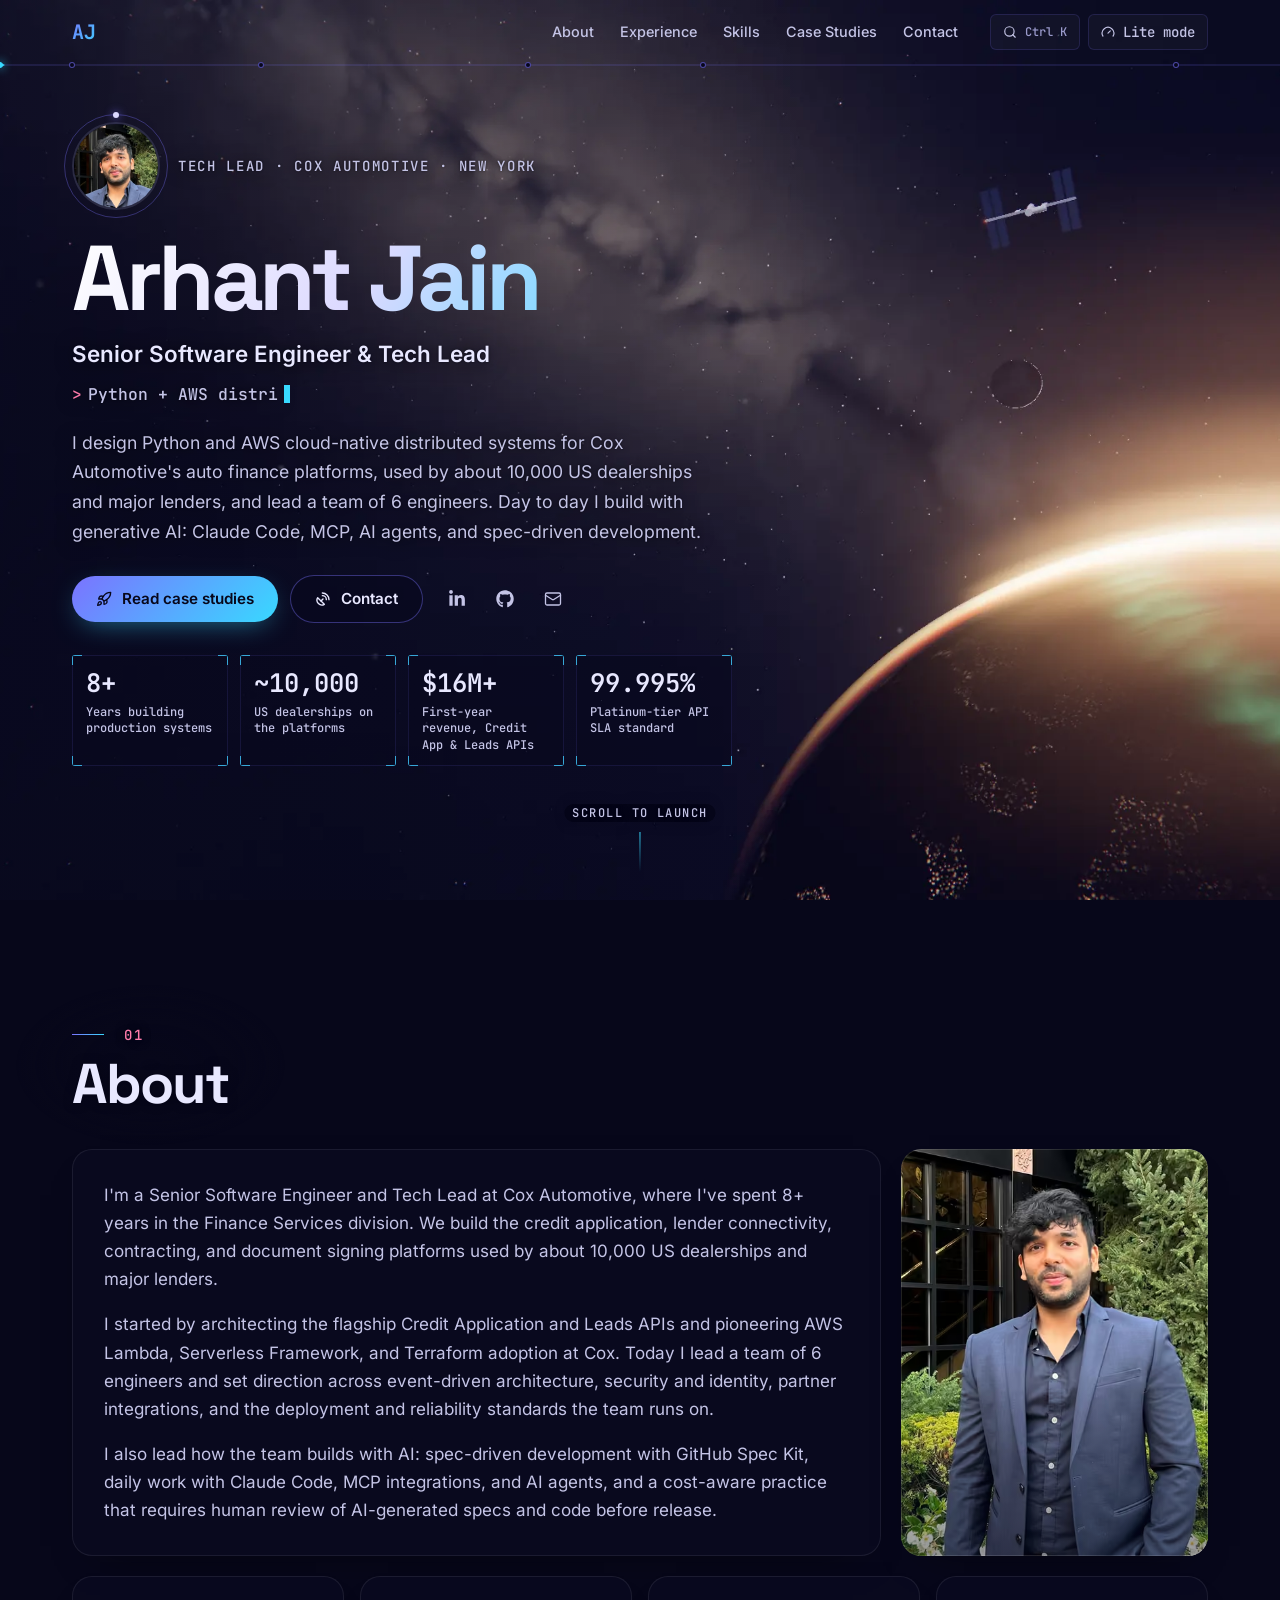
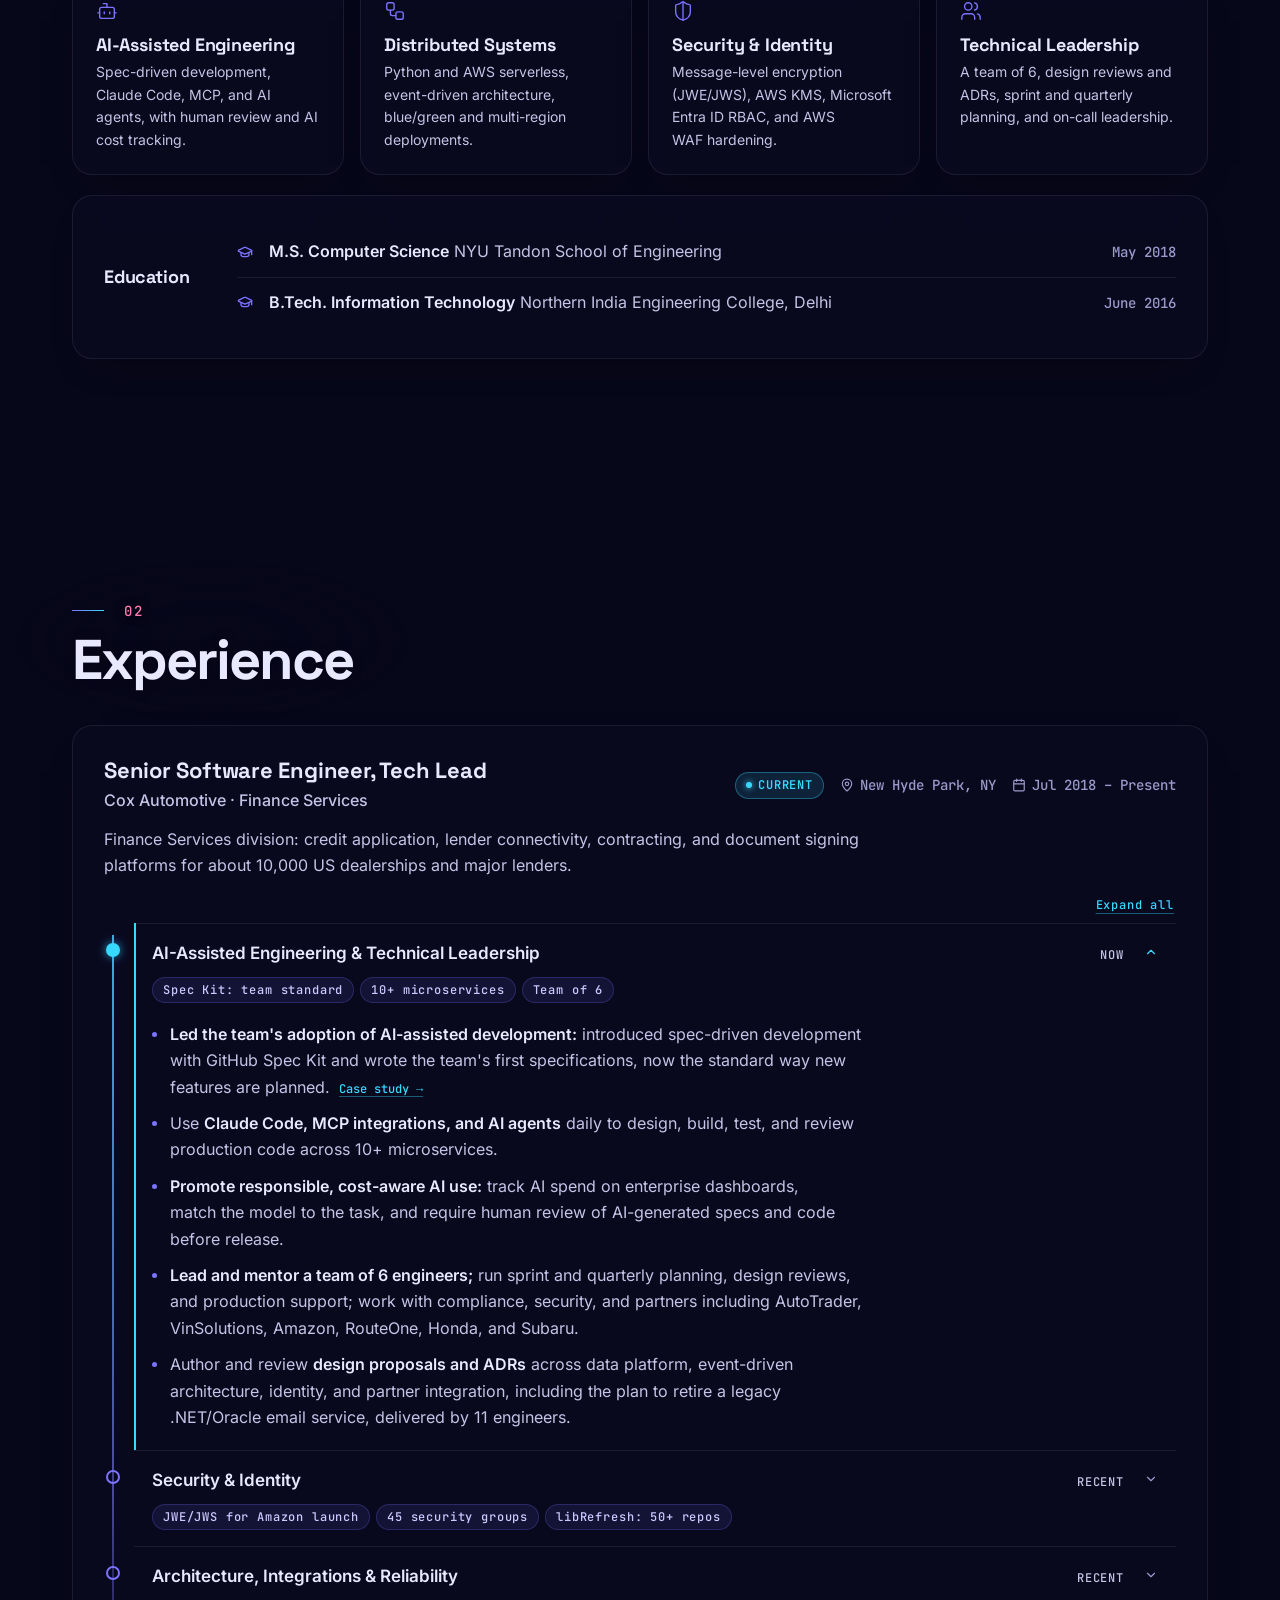
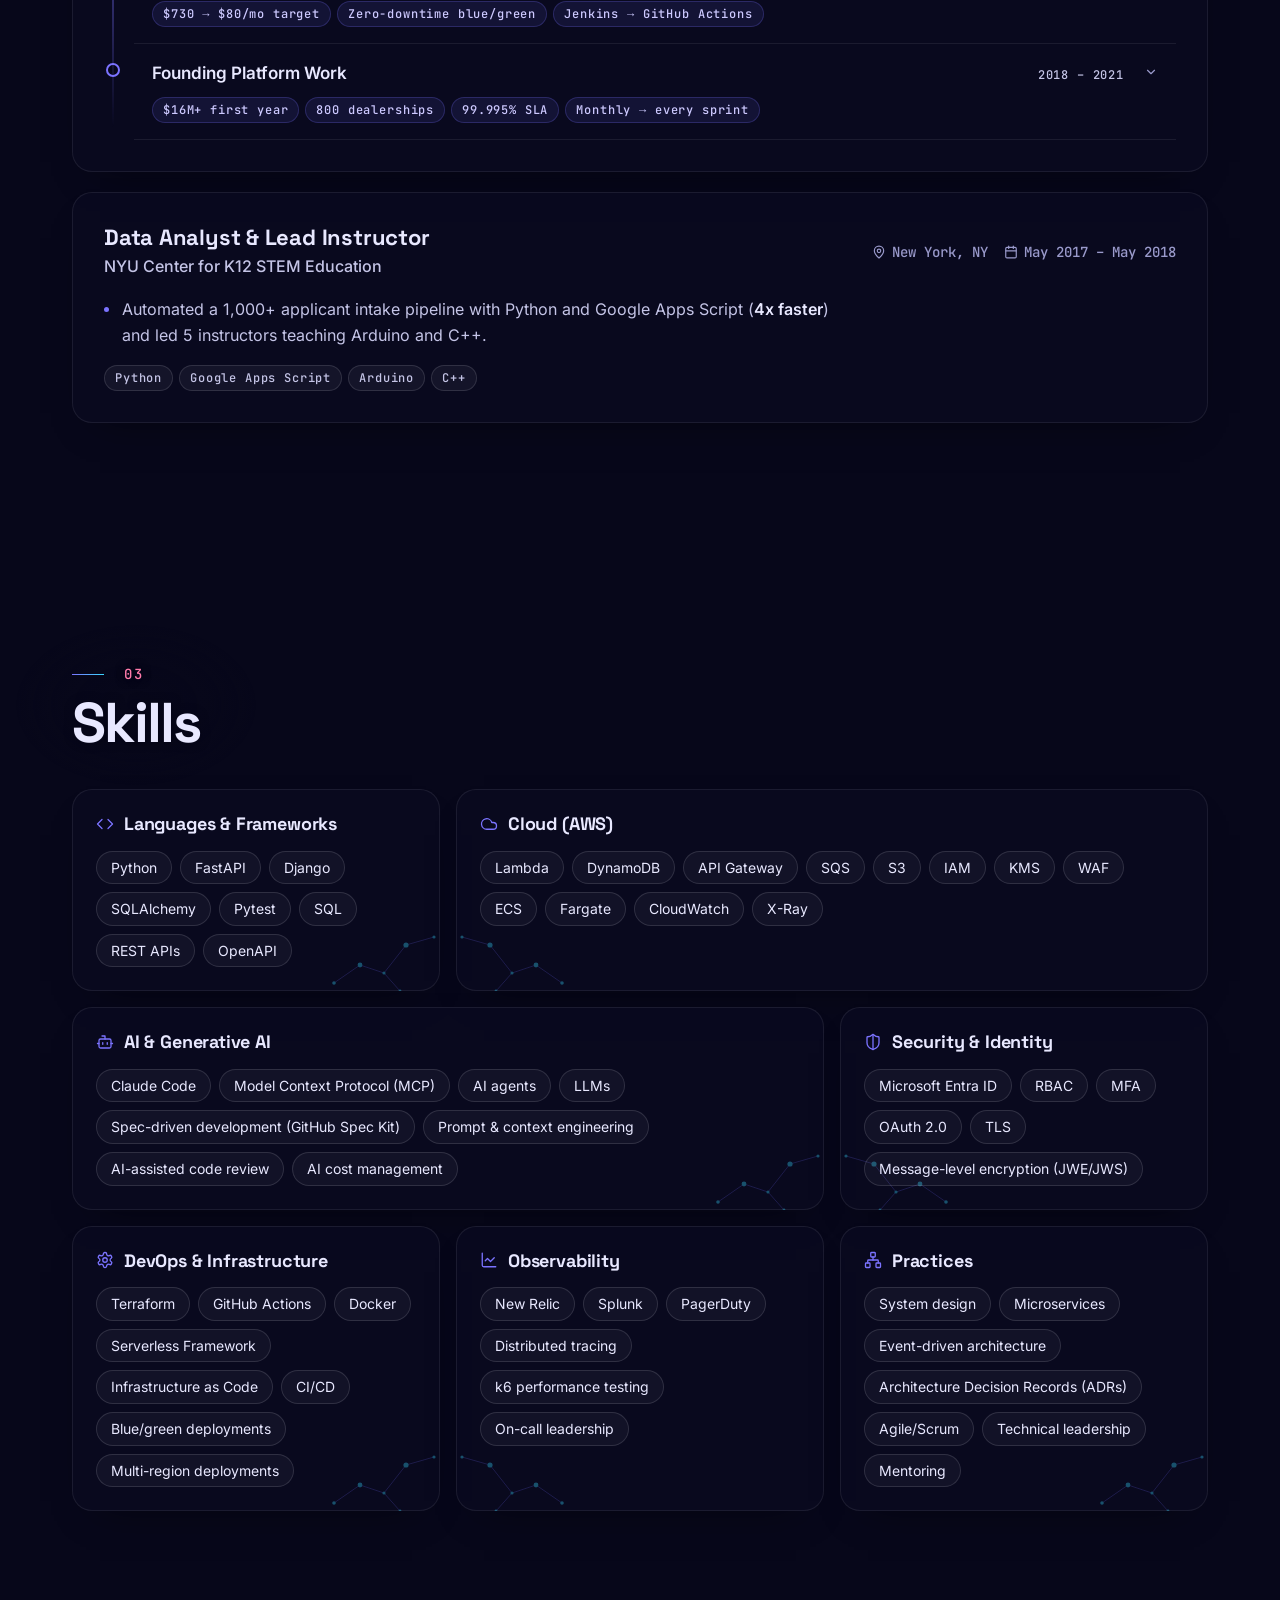
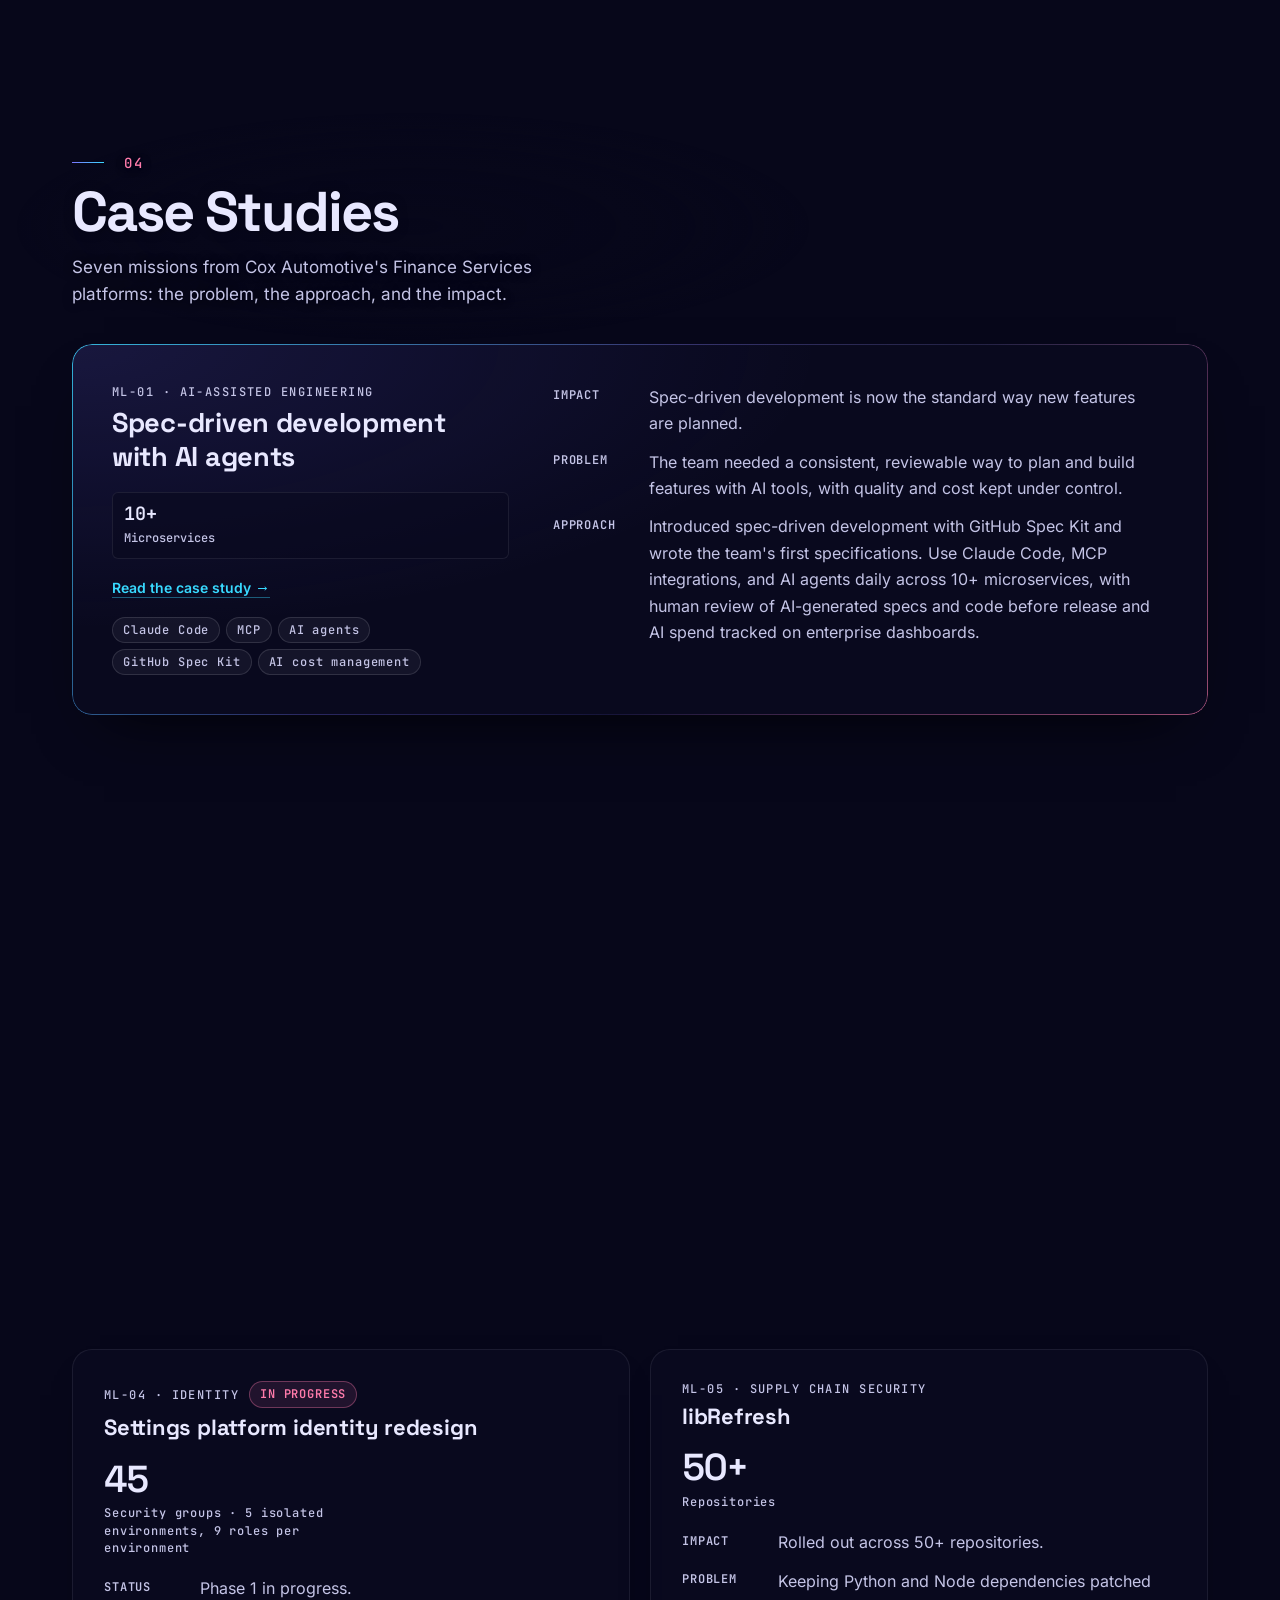
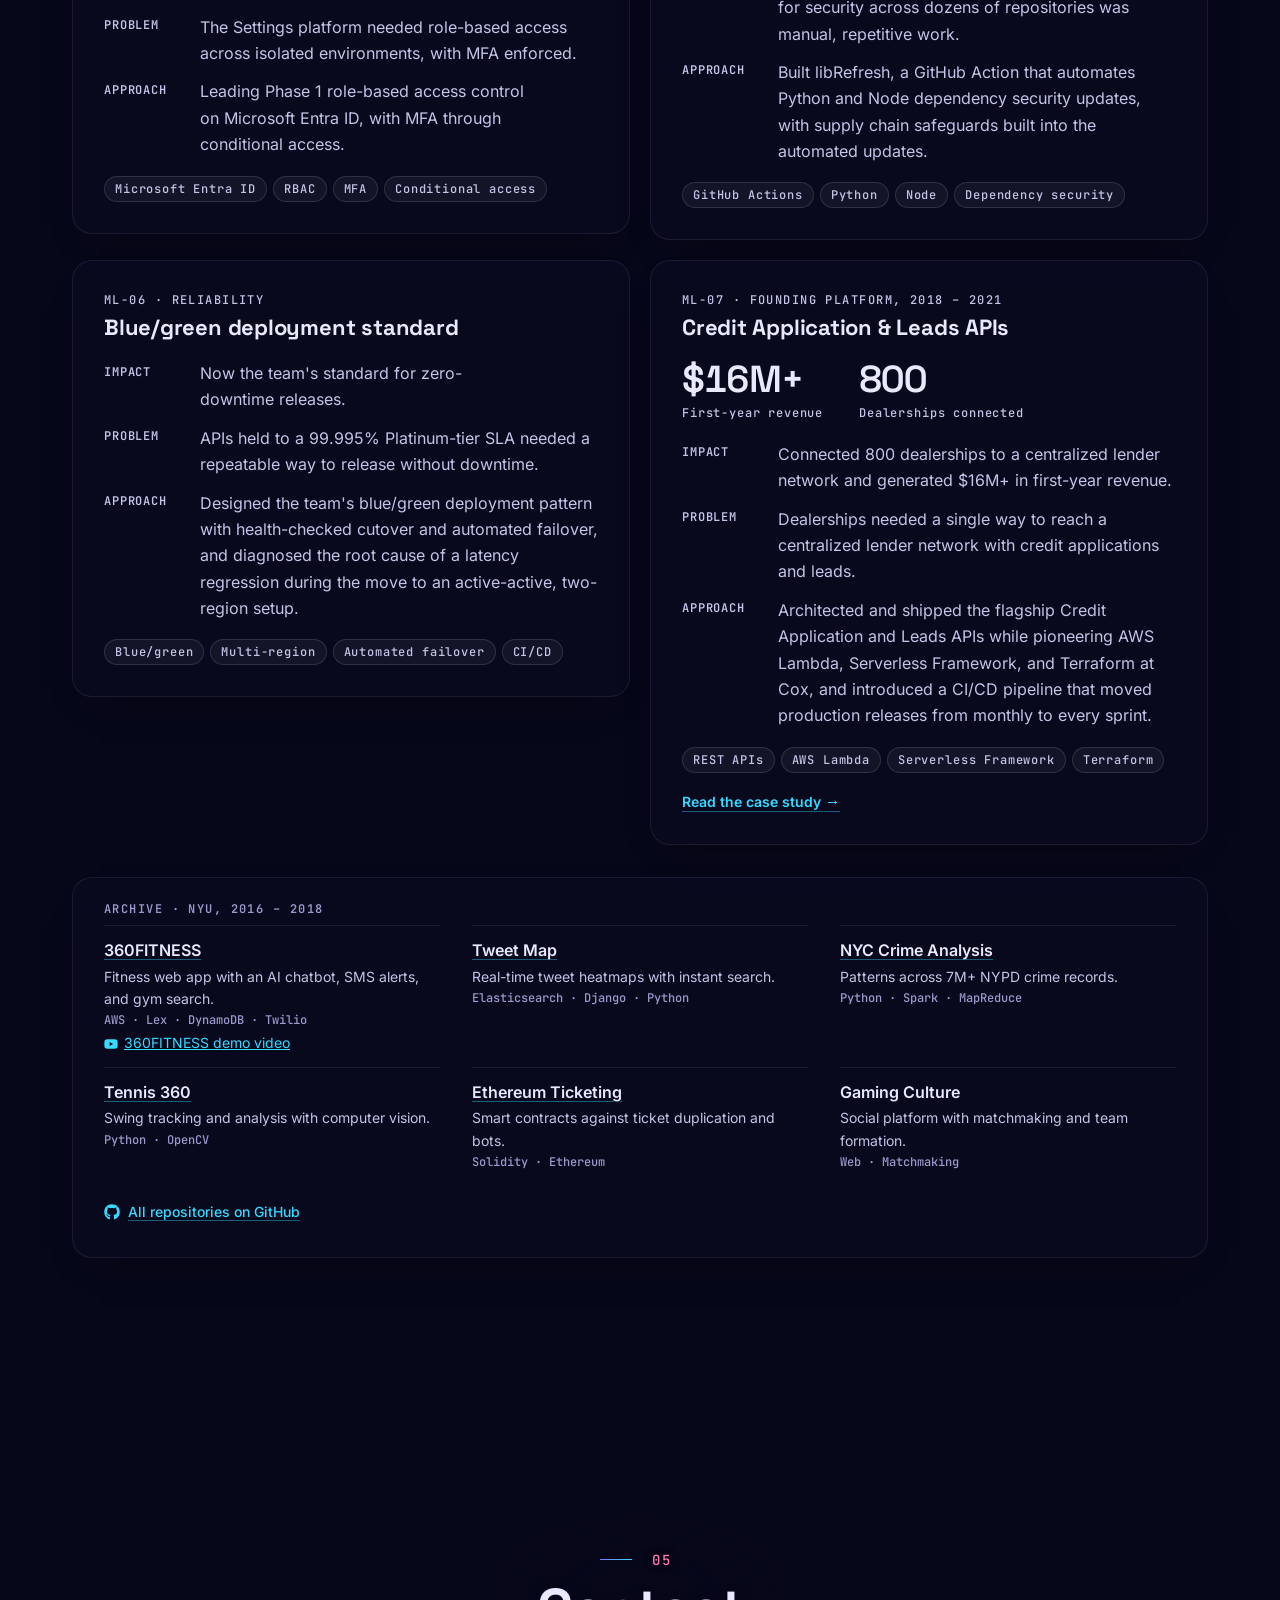
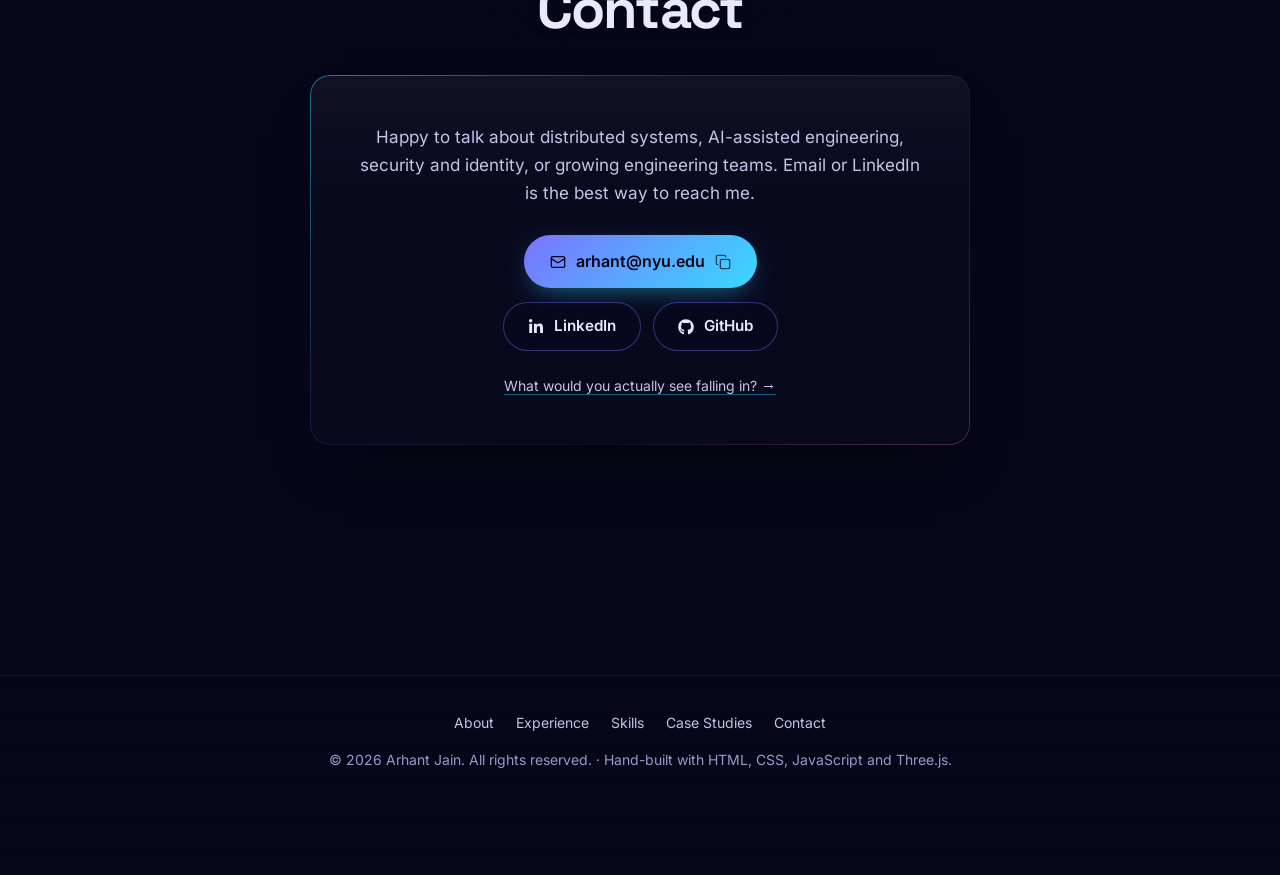
==== commit efbdb5e1: "Fix the 360FITNESS demo video link Co-Authored-By: Claude Opus 5.5 <noreply@anthropic.com>" ====
--- a/index.html
+++ b/index.html
@@ -735,7 +735,7 @@
                             <a class="archive-name" href="https://github.com/arhant/360Fitness" target="_blank" rel="noopener">360FITNESS<span class="sr-only">: source code on GitHub (opens in a new tab)</span></a>
                             <span class="archive-desc">Fitness web app with an AI chatbot, SMS alerts, and gym search.</span>
                             <span class="archive-stack">AWS · Lex · DynamoDB · Twilio</span>
-                            <a class="archive-extra" href="https://www.youtube.com/watch?v=aJV5kJzVFGo" target="_blank" rel="noopener"><svg class="icon icon--brand" aria-hidden="true" focusable="false"><use href="#i-youtube"/></svg> 360FITNESS demo video<span class="sr-only"> (opens in a new tab)</span></a>
+                            <a class="archive-extra" href="https://www.youtube.com/watch?v=1ZcpszaKIbU" target="_blank" rel="noopener"><svg class="icon icon--brand" aria-hidden="true" focusable="false"><use href="#i-youtube"/></svg> 360FITNESS demo video<span class="sr-only"> (opens in a new tab)</span></a>
                         </li>
                         <li>
                             <a class="archive-name" href="https://github.com/arhant/Tweet_Map" target="_blank" rel="noopener">Tweet Map<span class="sr-only">: source code on GitHub (opens in a new tab)</span></a>
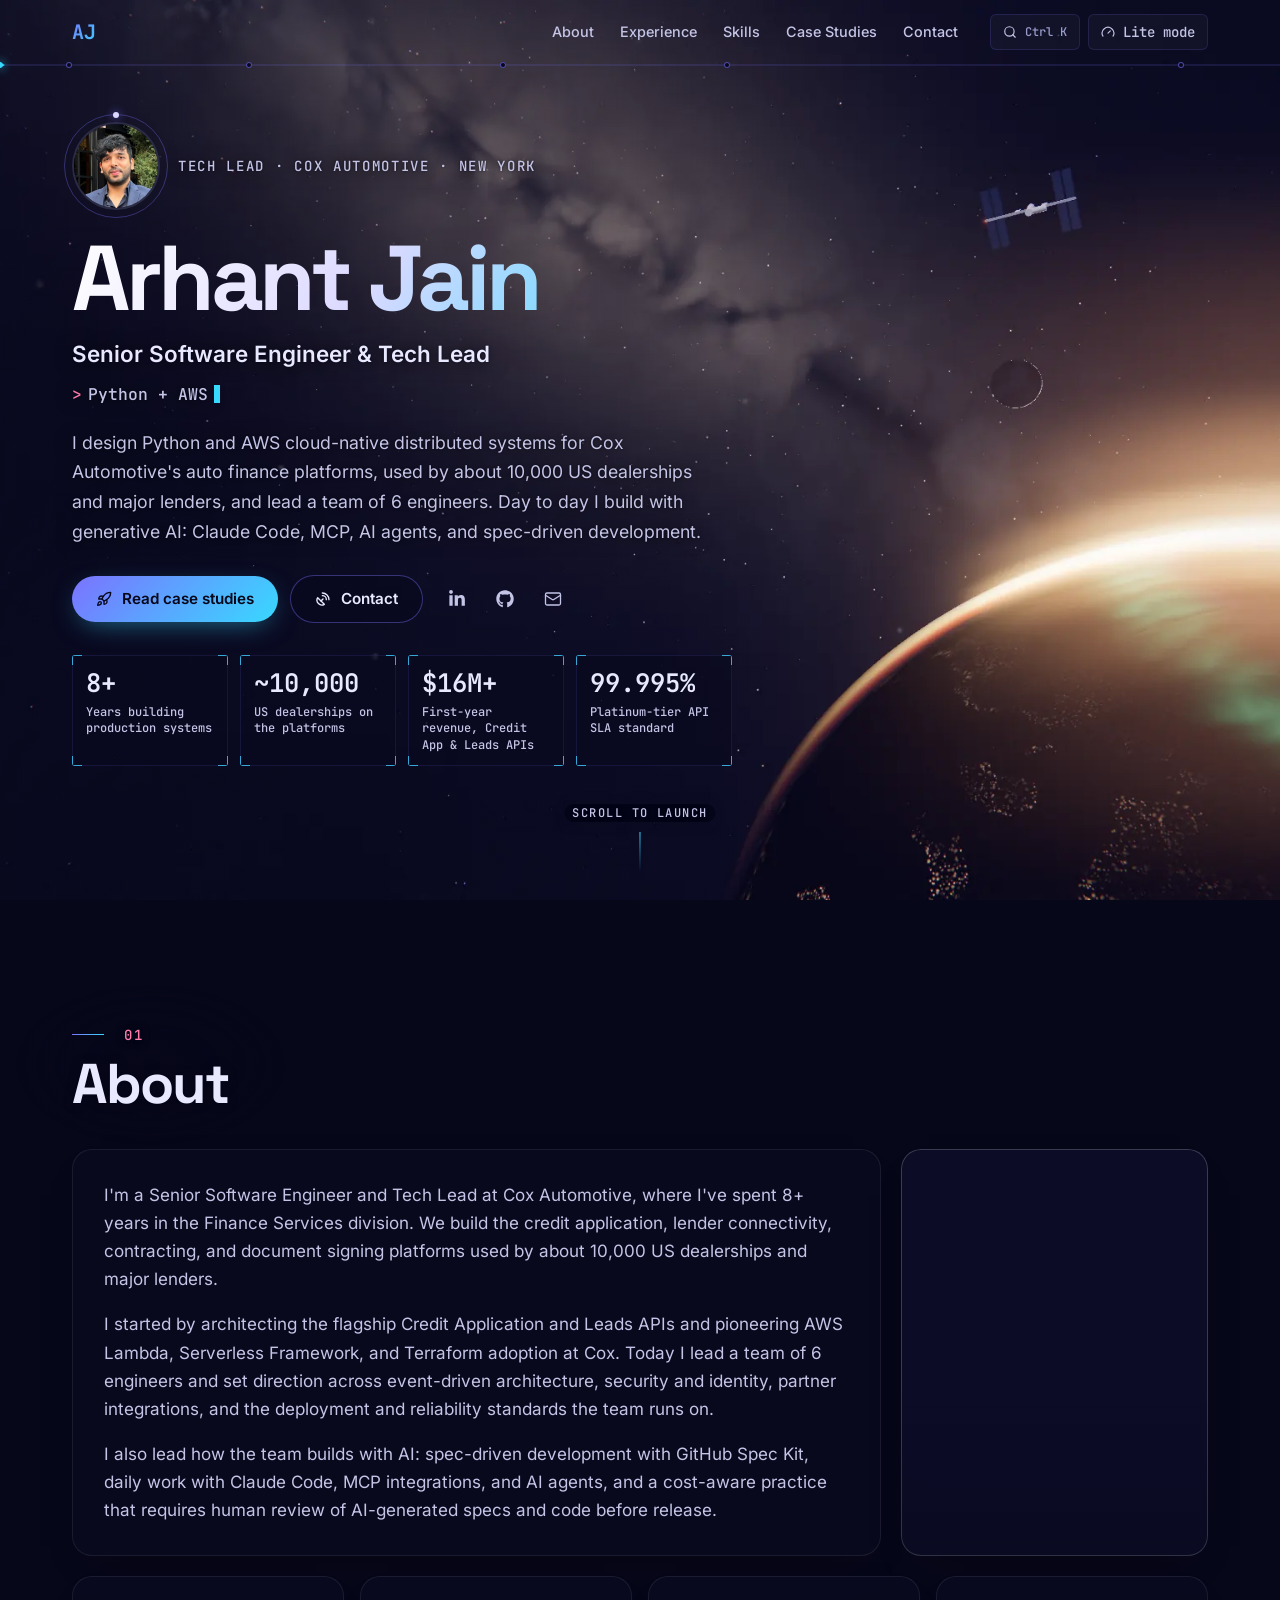
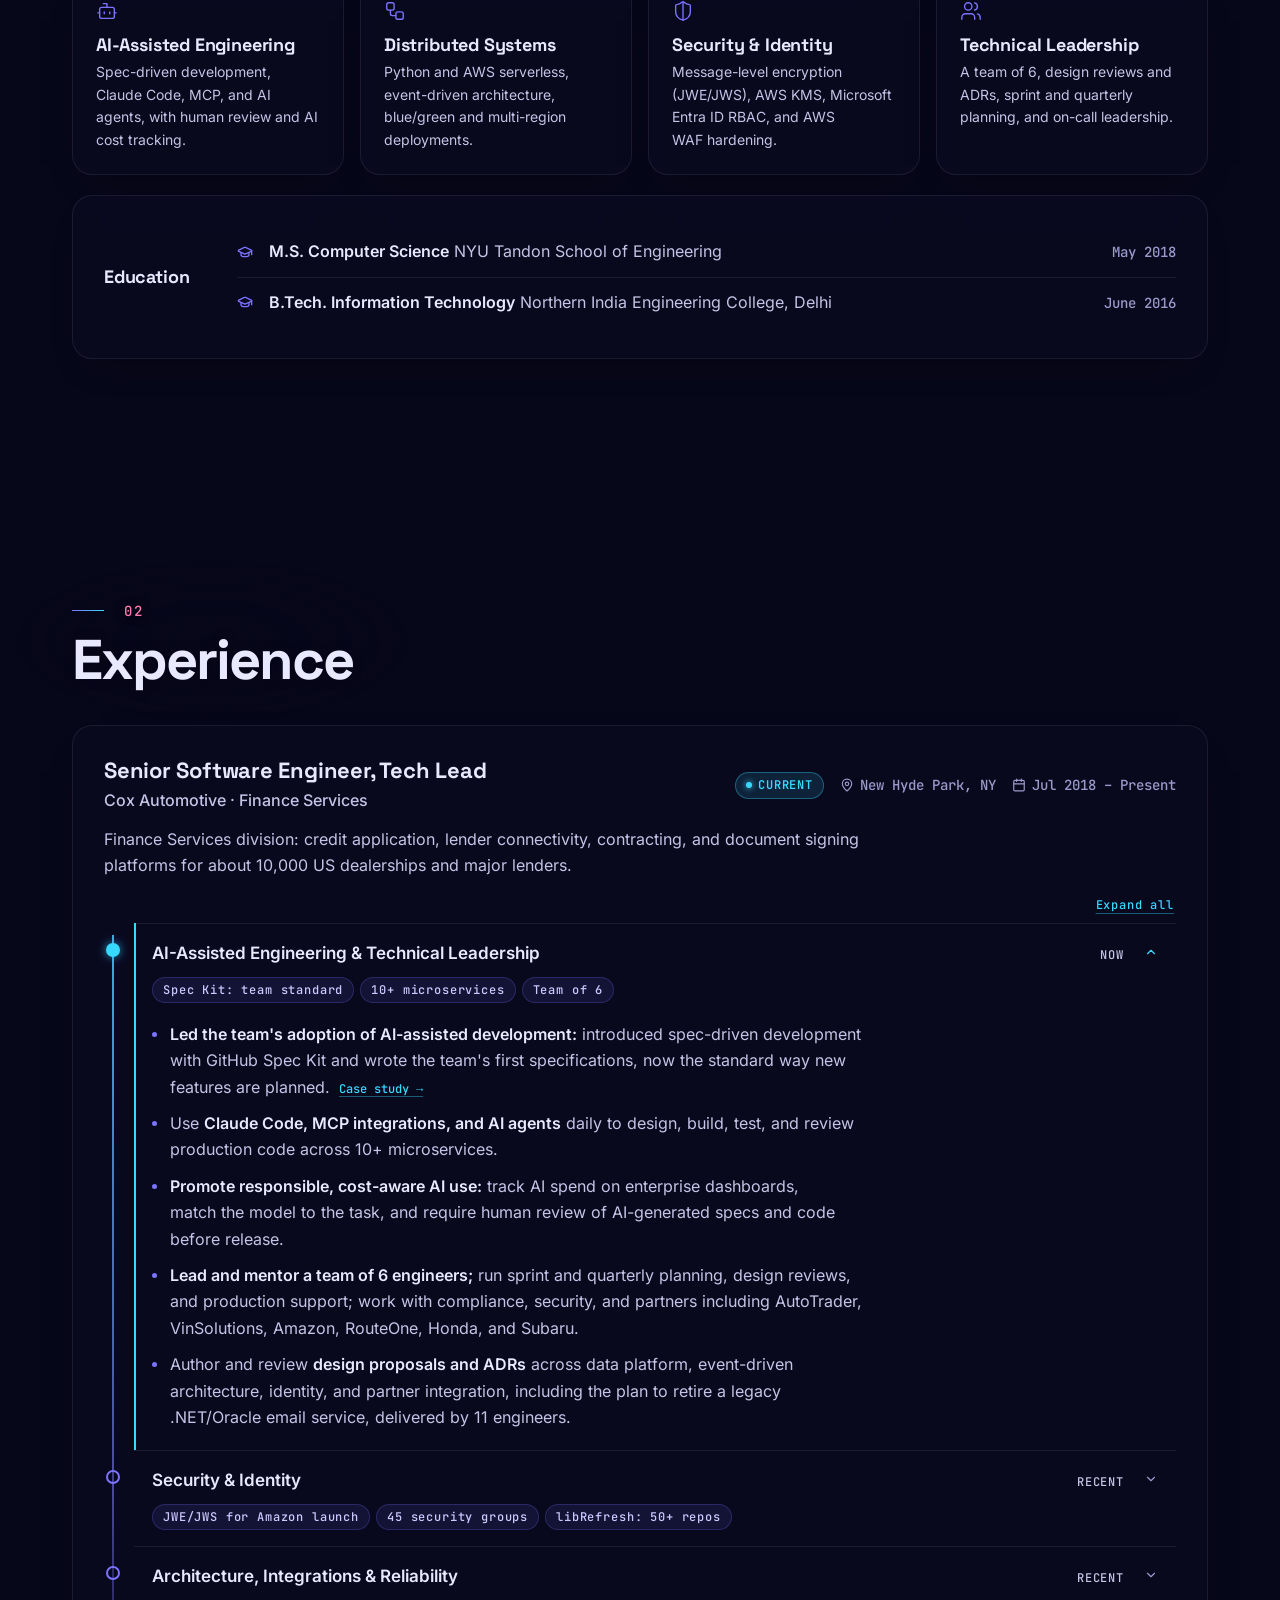
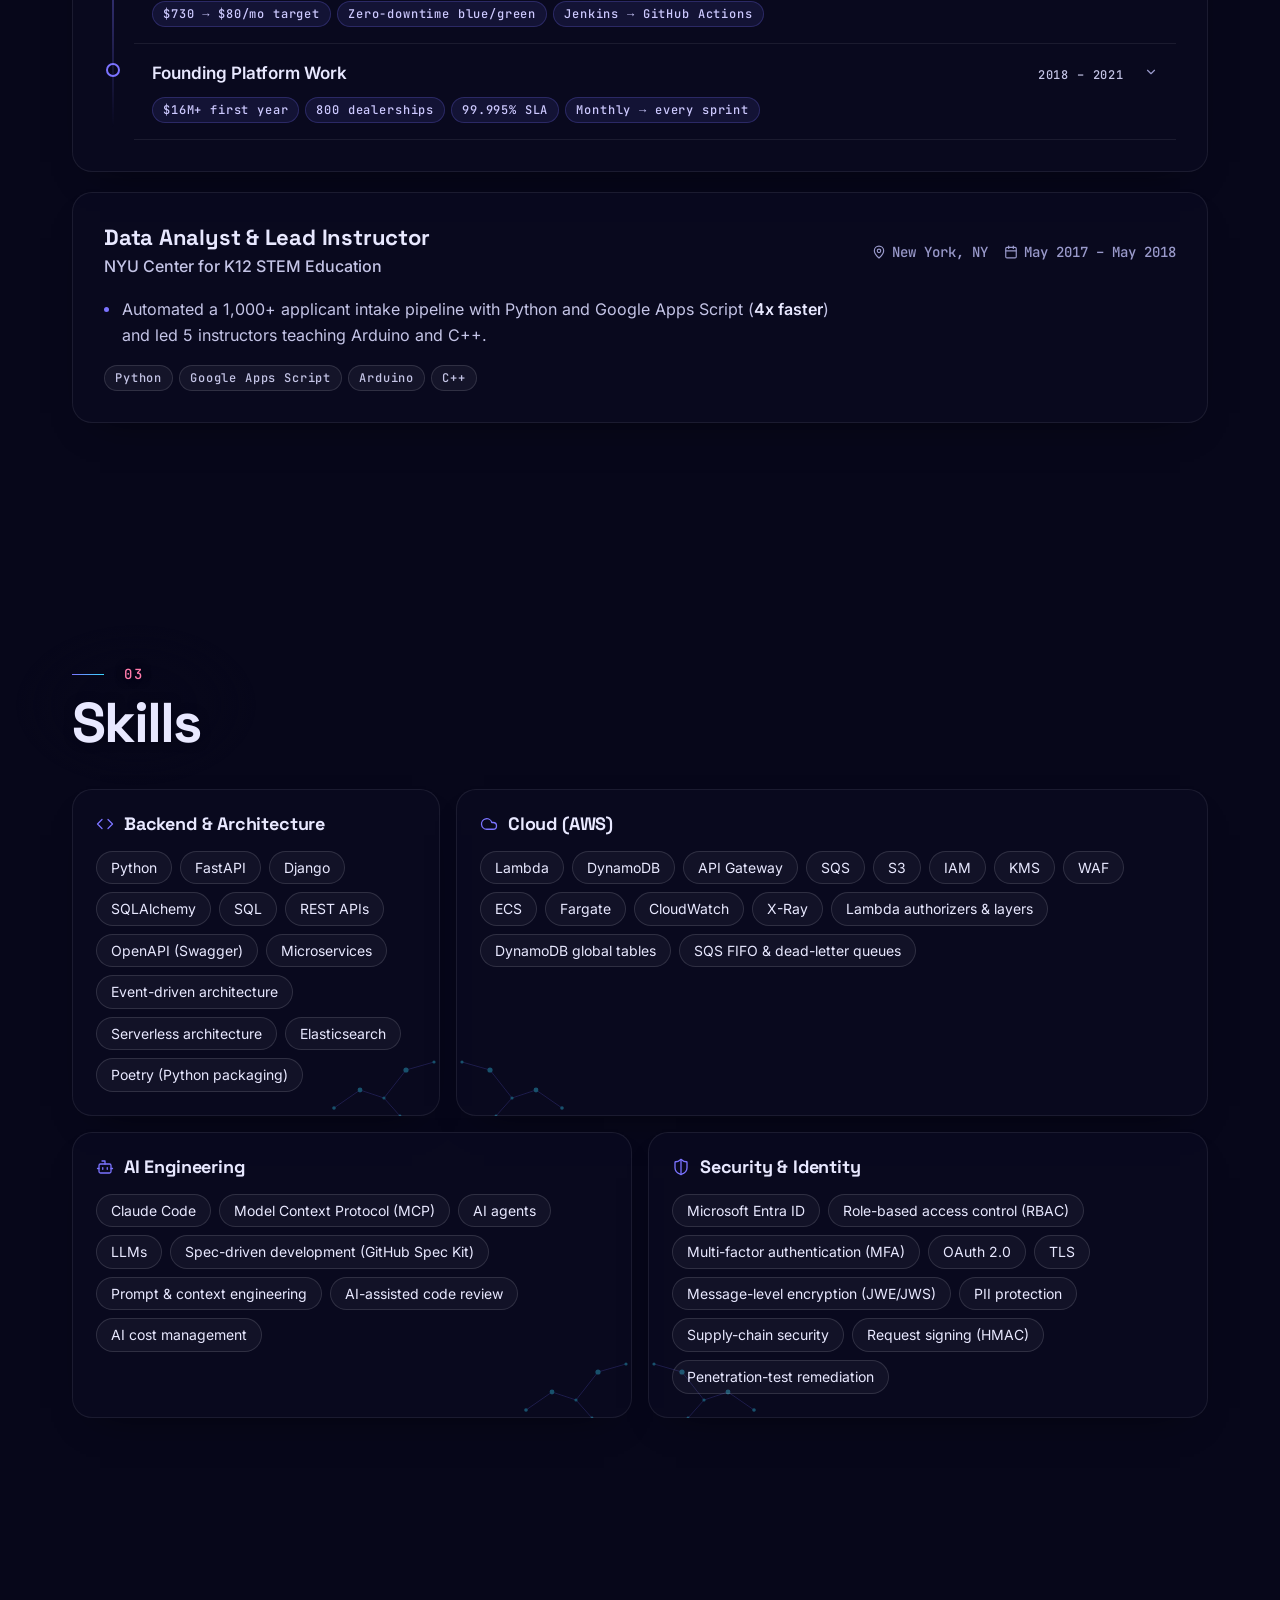
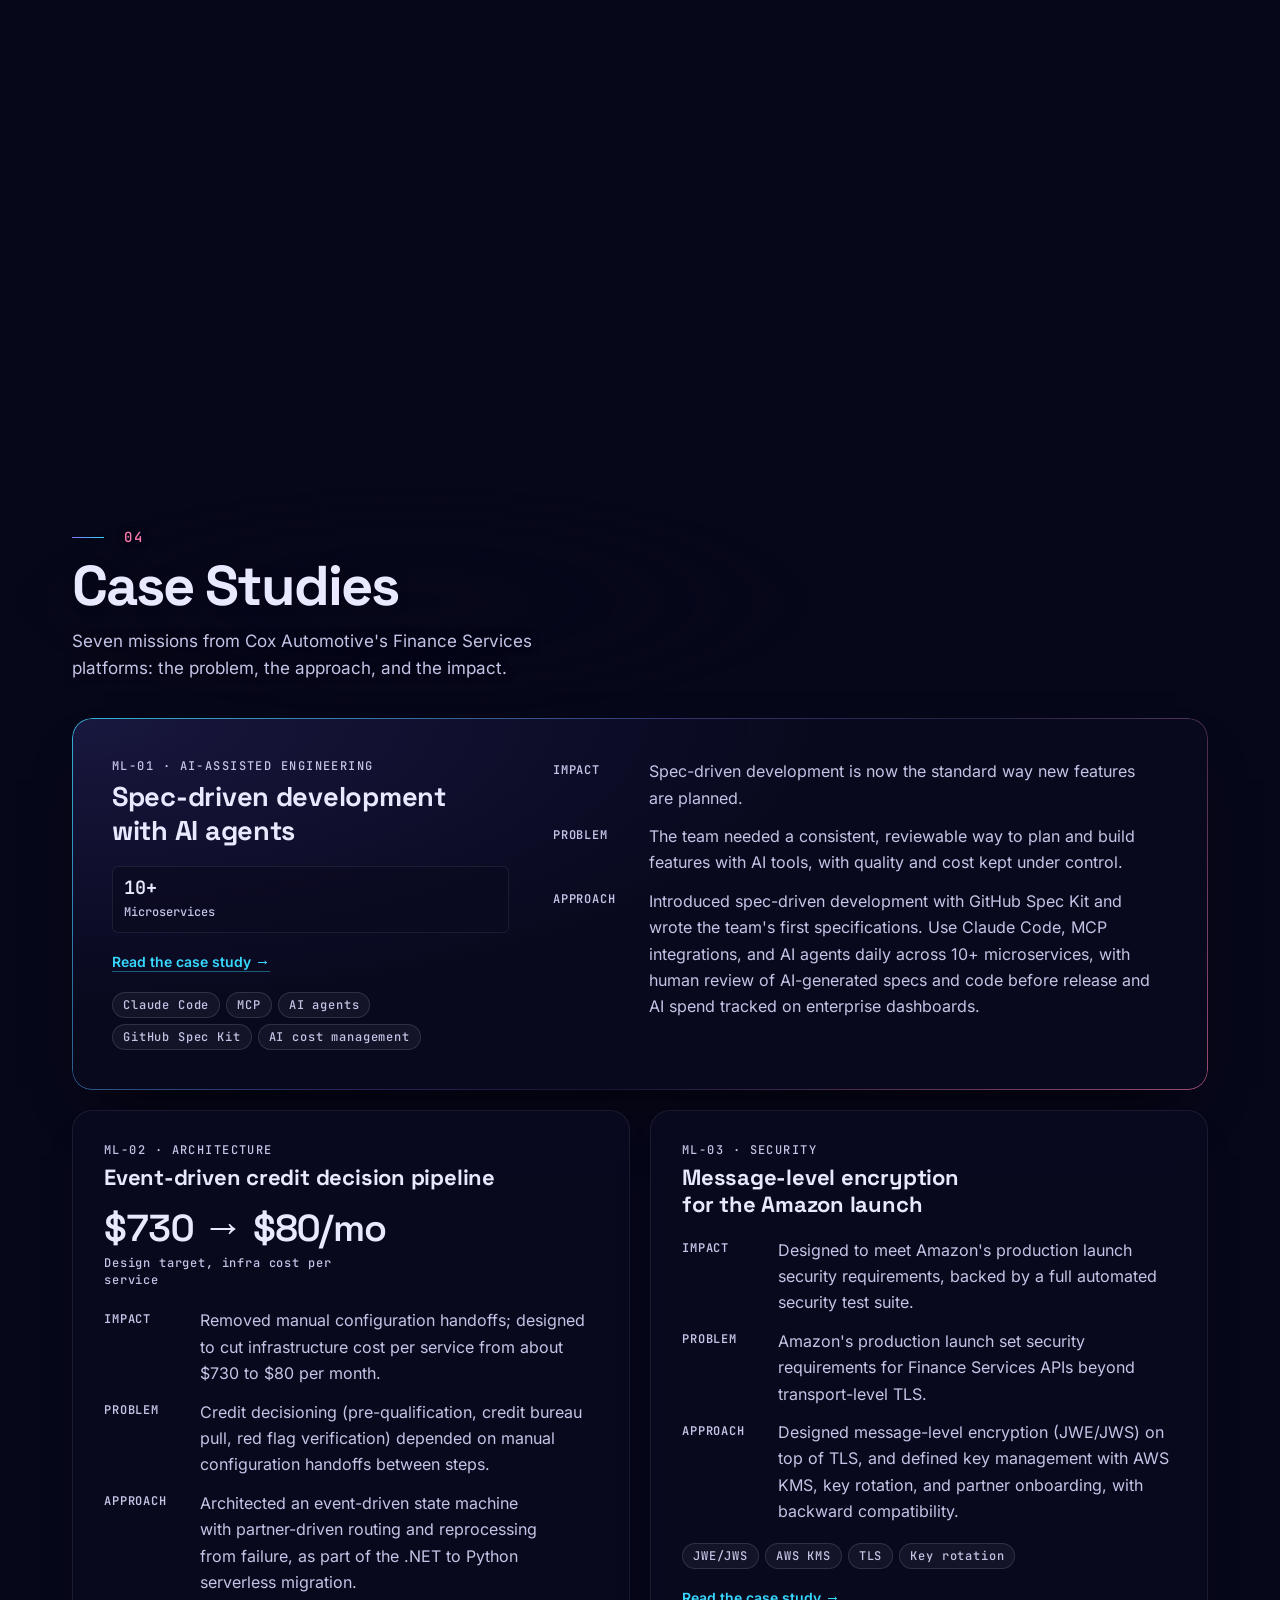
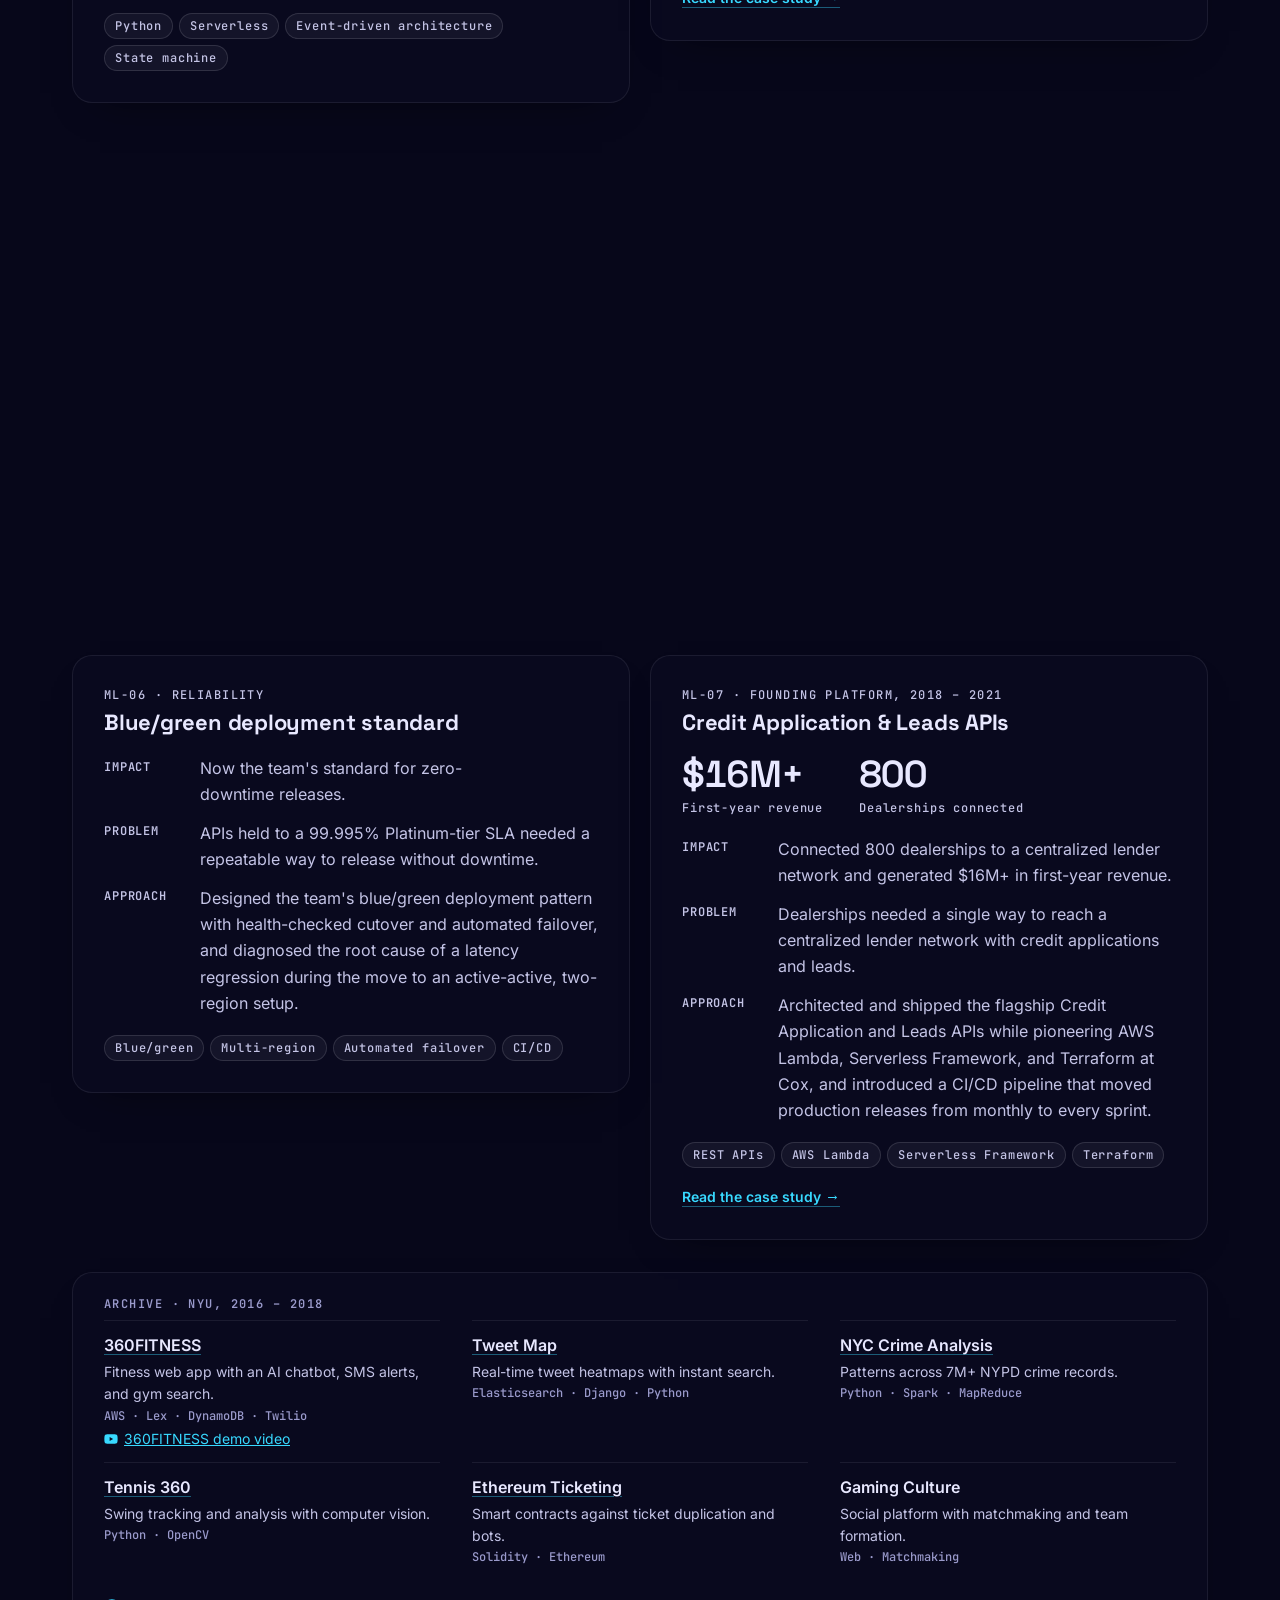
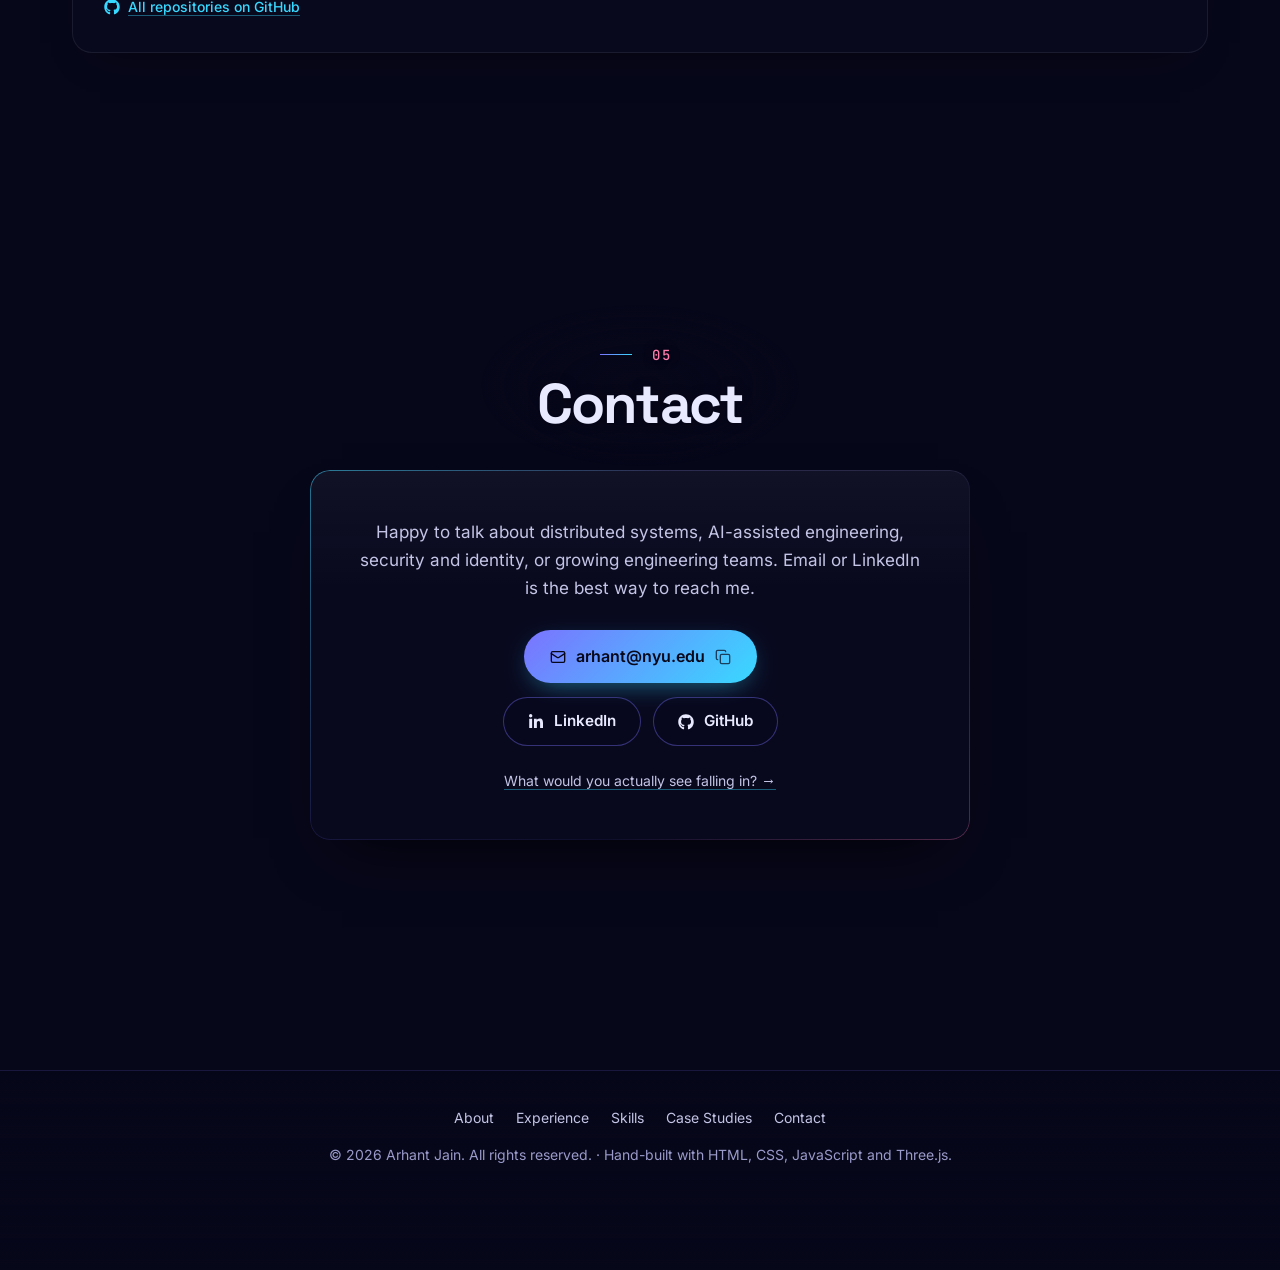
==== commit 2fb6d39a: "Regroup and expand Skills in plain, recruiter-friendly terms - Seven clearer groups; all 55 existing" ====
--- a/index.html
+++ b/index.html
@@ -106,7 +106,8 @@
                 ],
                 "sameAs": ["https://www.linkedin.com/in/arhant-jain", "https://github.com/arhant"],
                 "knowsAbout": ["Python", "Amazon Web Services", "Distributed systems", "Event-driven architecture",
-                    "AI-assisted software engineering", "Model Context Protocol", "Microsoft Entra ID", "Terraform"]
+                    "AI-assisted software engineering", "Model Context Protocol", "Microsoft Entra ID", "Terraform",
+                    "FastAPI", "AWS Lambda", "Microservices", "Spec-driven development", "API security", "Infrastructure as code"]
             }
         }
     </script>
@@ -534,10 +535,10 @@
                     <article class="panel panel--quiet system" data-reveal data-readable>
                         <header class="system-head">
                             <svg class="icon" aria-hidden="true" focusable="false"><use href="#i-code"/></svg>
-                            <h3>Languages &amp; Frameworks</h3>
+                            <h3>Backend &amp; Architecture</h3>
                         </header>
                         <ul class="chips" role="list">
-                            <li>Python</li><li>FastAPI</li><li>Django</li><li>SQLAlchemy</li><li>Pytest</li><li>SQL</li><li>REST APIs</li><li>OpenAPI</li>
+                            <li>Python</li><li>FastAPI</li><li>Django</li><li>SQLAlchemy</li><li>SQL</li><li>REST APIs</li><li>OpenAPI (Swagger)</li><li>Microservices</li><li>Event-driven architecture</li><li>Serverless architecture</li><li>Elasticsearch</li><li>Poetry (Python packaging)</li>
                         </ul>
                     </article>
                     <article class="panel panel--quiet system system--wide" data-reveal data-readable>
@@ -546,52 +547,52 @@
                             <h3>Cloud (AWS)</h3>
                         </header>
                         <ul class="chips" role="list">
-                            <li>Lambda</li><li>DynamoDB</li><li>API Gateway</li><li>SQS</li><li>S3</li><li>IAM</li><li>KMS</li><li>WAF</li><li>ECS</li><li>Fargate</li><li>CloudWatch</li><li>X-Ray</li>
+                            <li>Lambda</li><li>DynamoDB</li><li>API Gateway</li><li>SQS</li><li>S3</li><li>IAM</li><li>KMS</li><li>WAF</li><li>ECS</li><li>Fargate</li><li>CloudWatch</li><li>X-Ray</li><li>Lambda authorizers &amp; layers</li><li>DynamoDB global tables</li><li>SQS FIFO &amp; dead-letter queues</li>
                         </ul>
                     </article>
-                    <article class="panel panel--quiet system system--wide" data-reveal data-readable>
+                    <article class="panel panel--quiet system system--half" data-reveal data-readable>
                         <header class="system-head">
                             <svg class="icon" aria-hidden="true" focusable="false"><use href="#i-robot"/></svg>
-                            <h3>AI &amp; Generative AI</h3>
+                            <h3>AI Engineering</h3>
                         </header>
                         <ul class="chips" role="list">
                             <li>Claude Code</li><li>Model Context Protocol (MCP)</li><li>AI agents</li><li>LLMs</li><li>Spec-driven development (GitHub Spec Kit)</li><li>Prompt &amp; context engineering</li><li>AI-assisted code review</li><li>AI cost management</li>
                         </ul>
                     </article>
-                    <article class="panel panel--quiet system" data-reveal data-readable>
+                    <article class="panel panel--quiet system system--half" data-reveal data-readable>
                         <header class="system-head">
                             <svg class="icon" aria-hidden="true" focusable="false"><use href="#i-shield-halved"/></svg>
                             <h3>Security &amp; Identity</h3>
                         </header>
                         <ul class="chips" role="list">
-                            <li>Microsoft Entra ID</li><li>RBAC</li><li>MFA</li><li>OAuth 2.0</li><li>TLS</li><li>Message-level encryption (JWE/JWS)</li>
+                            <li>Microsoft Entra ID</li><li>Role-based access control (RBAC)</li><li>Multi-factor authentication (MFA)</li><li>OAuth 2.0</li><li>TLS</li><li>Message-level encryption (JWE/JWS)</li><li>PII protection</li><li>Supply-chain security</li><li>Request signing (HMAC)</li><li>Penetration-test remediation</li>
                         </ul>
                     </article>
                     <article class="panel panel--quiet system" data-reveal data-readable>
                         <header class="system-head">
                             <svg class="icon" aria-hidden="true" focusable="false"><use href="#i-gears"/></svg>
-                            <h3>DevOps &amp; Infrastructure</h3>
+                            <h3>DevOps &amp; Reliability</h3>
                         </header>
                         <ul class="chips" role="list">
-                            <li>Terraform</li><li>GitHub Actions</li><li>Docker</li><li>Serverless Framework</li><li>Infrastructure as Code</li><li>CI/CD</li><li>Blue/green deployments</li><li>Multi-region deployments</li>
+                            <li>Terraform</li><li>Infrastructure as Code</li><li>GitHub Actions</li><li>CI/CD</li><li>Docker</li><li>Serverless Framework</li><li>Blue/green deployments</li><li>Multi-region deployments</li><li>Jenkins</li><li>Automated failover</li><li>Zero-downtime releases</li>
                         </ul>
                     </article>
                     <article class="panel panel--quiet system" data-reveal data-readable>
                         <header class="system-head">
                             <svg class="icon" aria-hidden="true" focusable="false"><use href="#i-chart-line"/></svg>
-                            <h3>Observability</h3>
+                            <h3>Testing &amp; Observability</h3>
                         </header>
                         <ul class="chips" role="list">
-                            <li>New Relic</li><li>Splunk</li><li>PagerDuty</li><li>Distributed tracing</li><li>k6 performance testing</li><li>On-call leadership</li>
+                            <li>Pytest</li><li>k6 performance testing</li><li>Load testing (Locust)</li><li>End-to-end testing (Cypress)</li><li>New Relic</li><li>Splunk</li><li>PagerDuty</li><li>Distributed tracing</li><li>Dashboards &amp; alerting</li><li>Resilience game days</li>
                         </ul>
                     </article>
                     <article class="panel panel--quiet system" data-reveal data-readable>
                         <header class="system-head">
-                            <svg class="icon" aria-hidden="true" focusable="false"><use href="#i-sitemap"/></svg>
-                            <h3>Practices</h3>
+                            <svg class="icon" aria-hidden="true" focusable="false"><use href="#i-users-gear"/></svg>
+                            <h3>Leadership &amp; Practices</h3>
                         </header>
                         <ul class="chips" role="list">
-                            <li>System design</li><li>Microservices</li><li>Event-driven architecture</li><li>Architecture Decision Records (ADRs)</li><li>Agile/Scrum</li><li>Technical leadership</li><li>Mentoring</li>
+                            <li>Technical leadership</li><li>Mentoring</li><li>System design</li><li>Architecture Decision Records (ADRs)</li><li>Design reviews</li><li>Agile/Scrum</li><li>Sprint &amp; quarterly planning</li><li>On-call leadership</li><li>Incident response &amp; runbooks</li><li>Partner &amp; cross-team collaboration</li><li>Auto finance &amp; lending domain</li>
                         </ul>
                     </article>
                 </div>
@@ -662,7 +663,7 @@
                         <article id="ml-rbac" class="panel panel--quiet case" data-reveal data-readable>
                             <header class="case-head">
                                 <p class="case-code">ML-04 · Identity <span class="badge badge--progress">In progress</span></p>
-                                <h3>Settings platform identity redesign</h3>
+                                <h3>Identity and access redesign (Microsoft Entra ID)</h3>
                             </header>
                             <dl class="case-figure">
                                 <div><dt>Security groups · 5 isolated environments, 9 roles per environment</dt><dd>45</dd></div>
@@ -679,7 +680,7 @@
                         <article id="ml-librefresh" class="panel panel--quiet case" data-reveal data-readable>
                             <header class="case-head">
                                 <p class="case-code">ML-05 · Supply chain security</p>
-                                <h3>libRefresh</h3>
+                                <h3>Automated dependency security updates</h3>
                             </header>
                             <dl class="case-figure">
                                 <div><dt>Repositories</dt><dd>50+</dd></div>
--- a/css/style.css
+++ b/css/style.css
@@ -1189,9 +1189,11 @@
     .role--compact .tags { margin-top: 16px; }
 
     /* ---------- Skills: onboard systems ---------- */
-    .systems-grid { display: grid; grid-template-columns: repeat(3, minmax(0, 1fr)); gap: var(--space-4); }
-    .system { padding: var(--space-6); overflow: hidden; }
-    .system--wide { grid-column: span 2; }
+    /* Six tracks: a card spans 2 (a third), --half spans 3, --wide spans 4, so every row fills */
+    .systems-grid { display: grid; grid-template-columns: repeat(6, minmax(0, 1fr)); gap: var(--space-4); }
+    .system { grid-column: span 2; padding: var(--space-6); overflow: hidden; }
+    .system--half { grid-column: span 3; }
+    .system--wide { grid-column: span 4; }
     .system::after {
         /* Decorative constellation glyph */
         content: '';
@@ -1751,7 +1753,9 @@
         .about-text { grid-column: 1 / -1; }
         .focus-grid { grid-column: 2; grid-template-columns: repeat(2, minmax(0, 1fr)); }
         .systems-grid { grid-template-columns: repeat(2, minmax(0, 1fr)); }
-        .system--wide { grid-column: auto; }
+        .system, .system--half, .system--wide { grid-column: auto; }
+        /* Seven cards in two columns: the last one takes the full row instead of leaving a gap */
+        .system:last-child { grid-column: 1 / -1; }
         .case--featured {
             grid-template-columns: minmax(0, 1fr);
             grid-template-rows: none;
